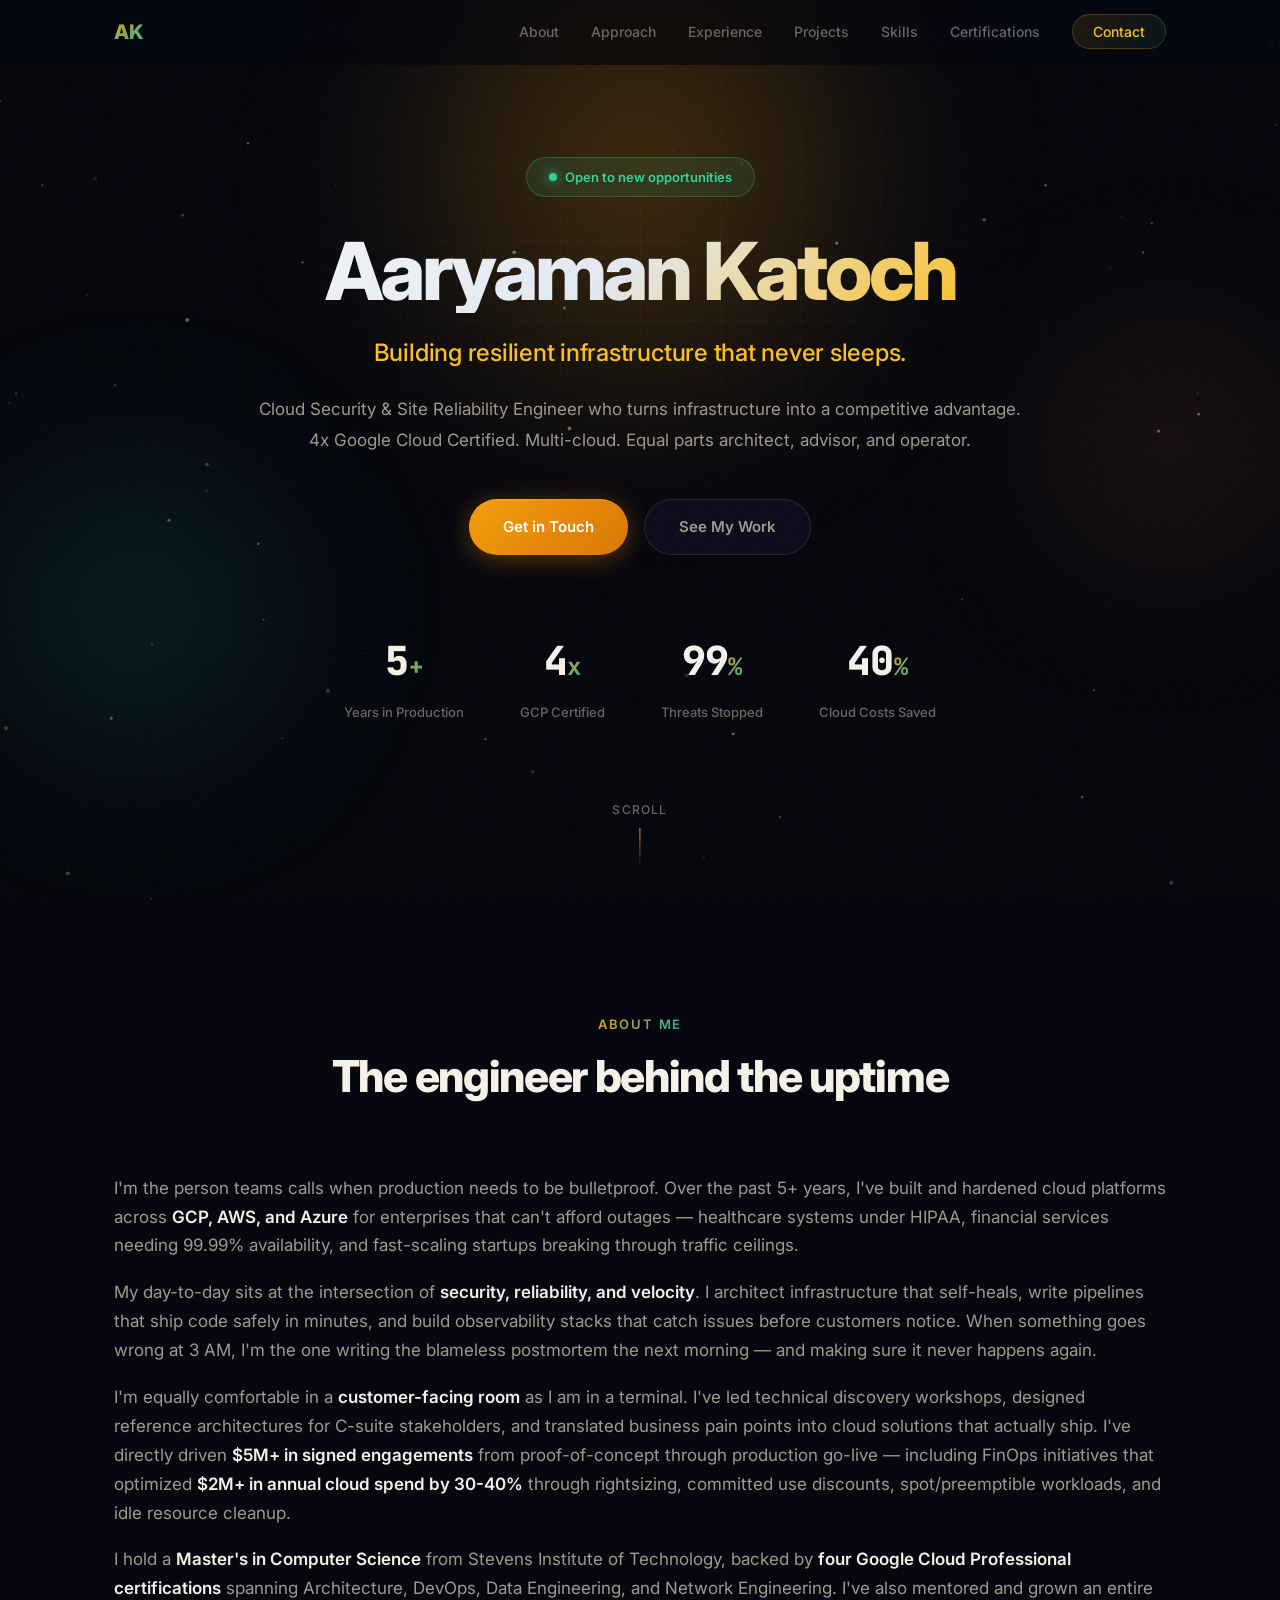
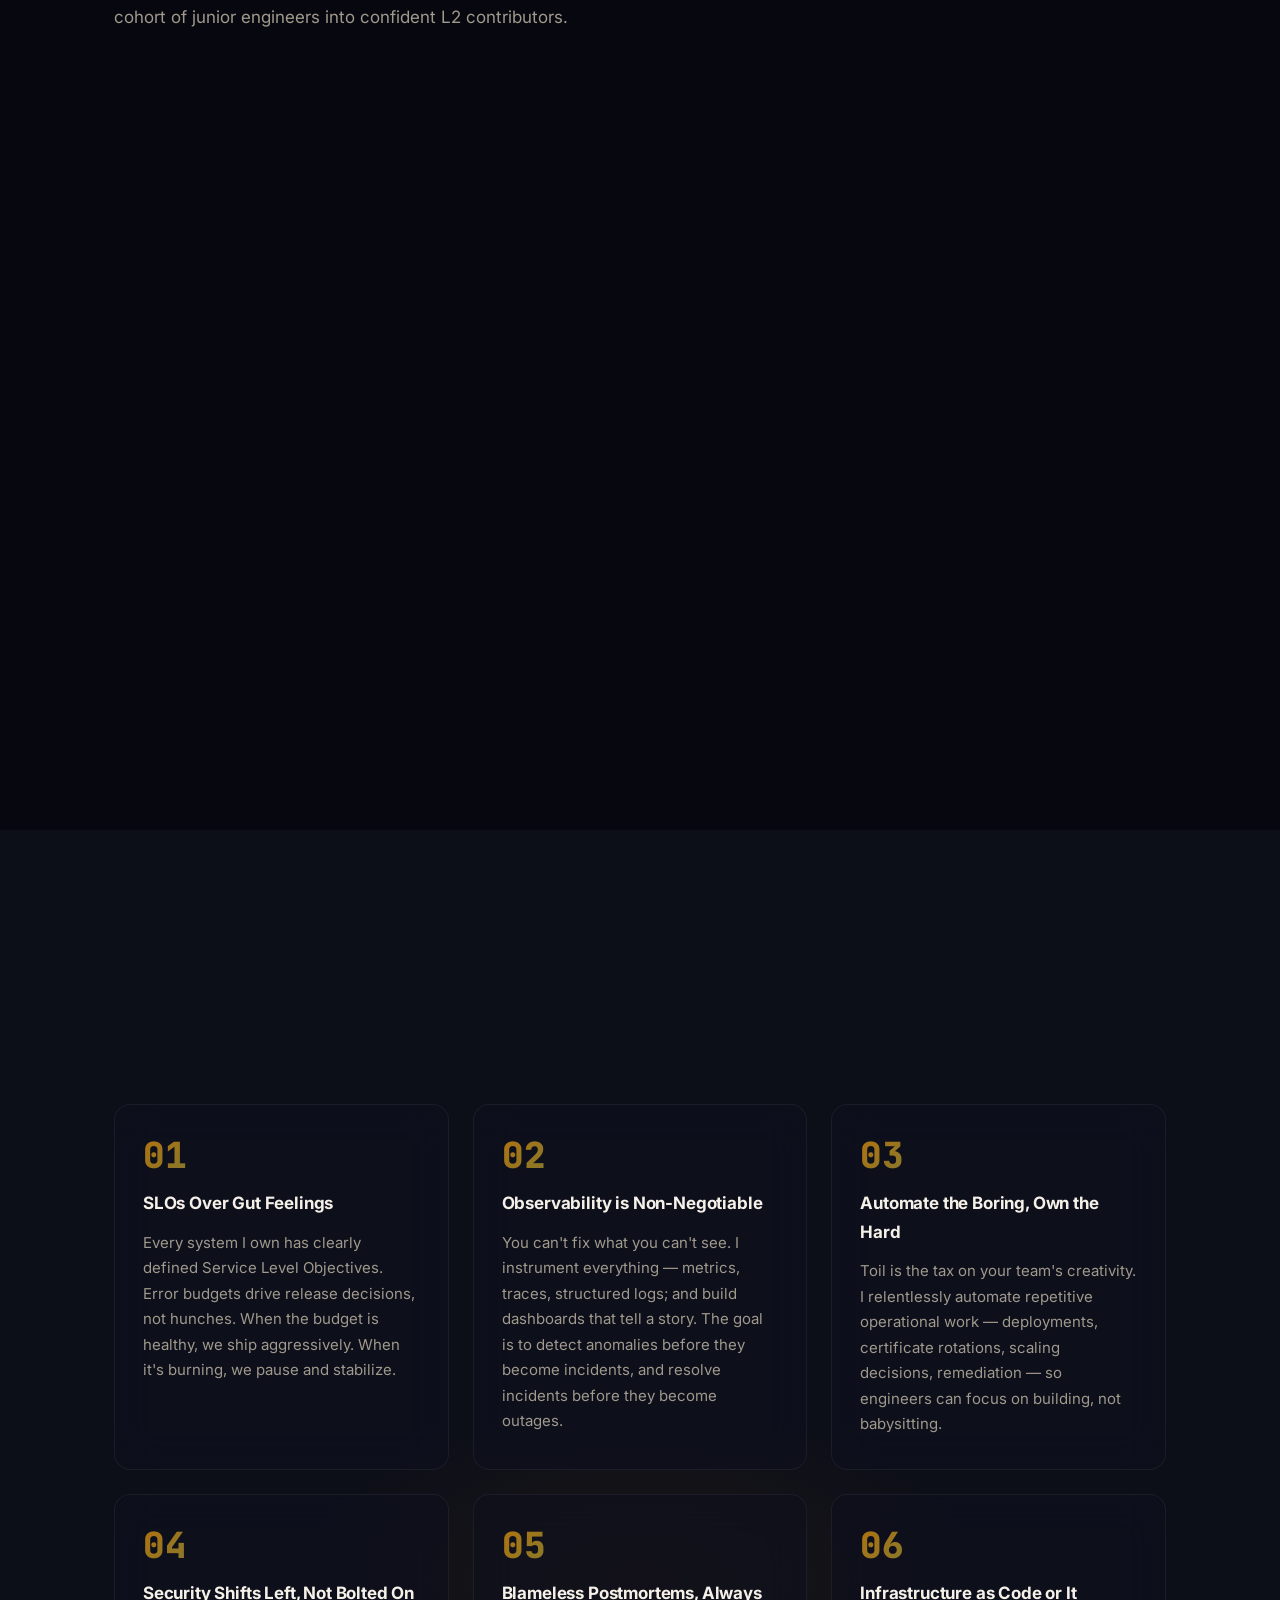
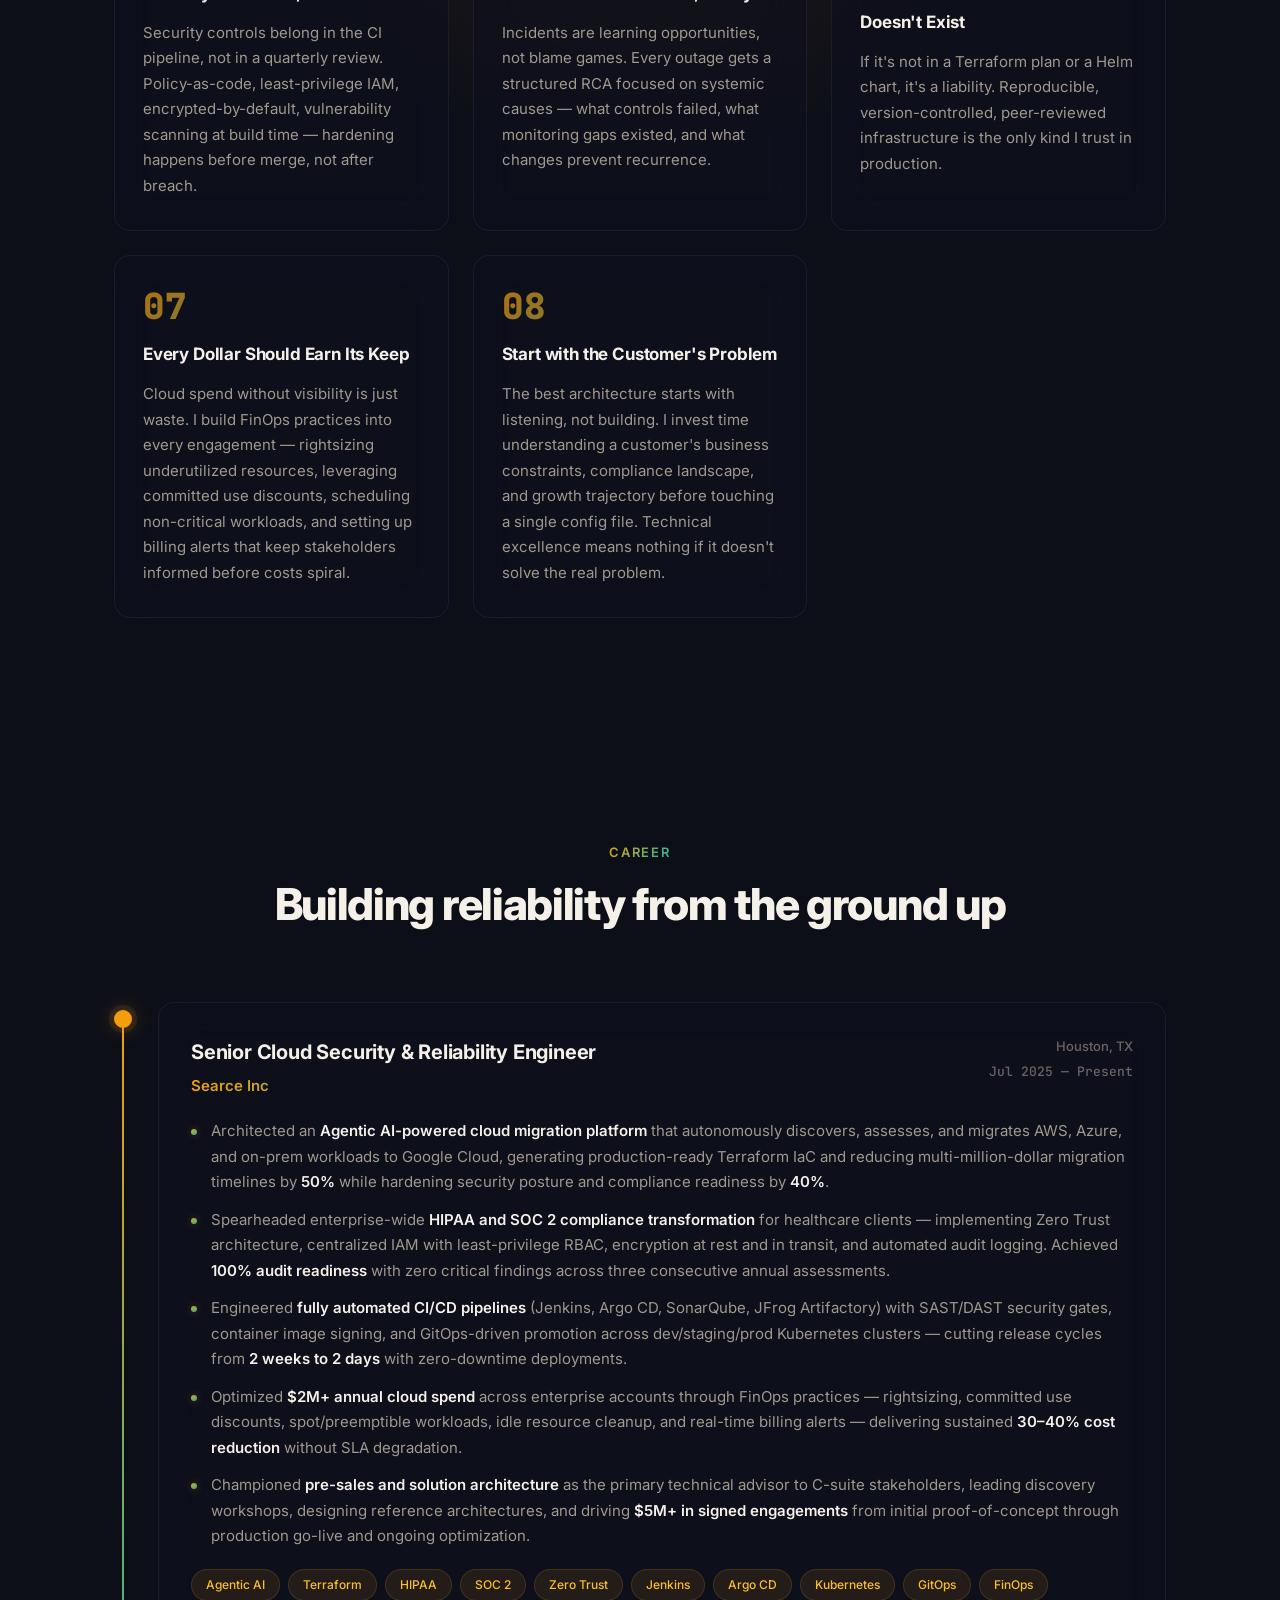
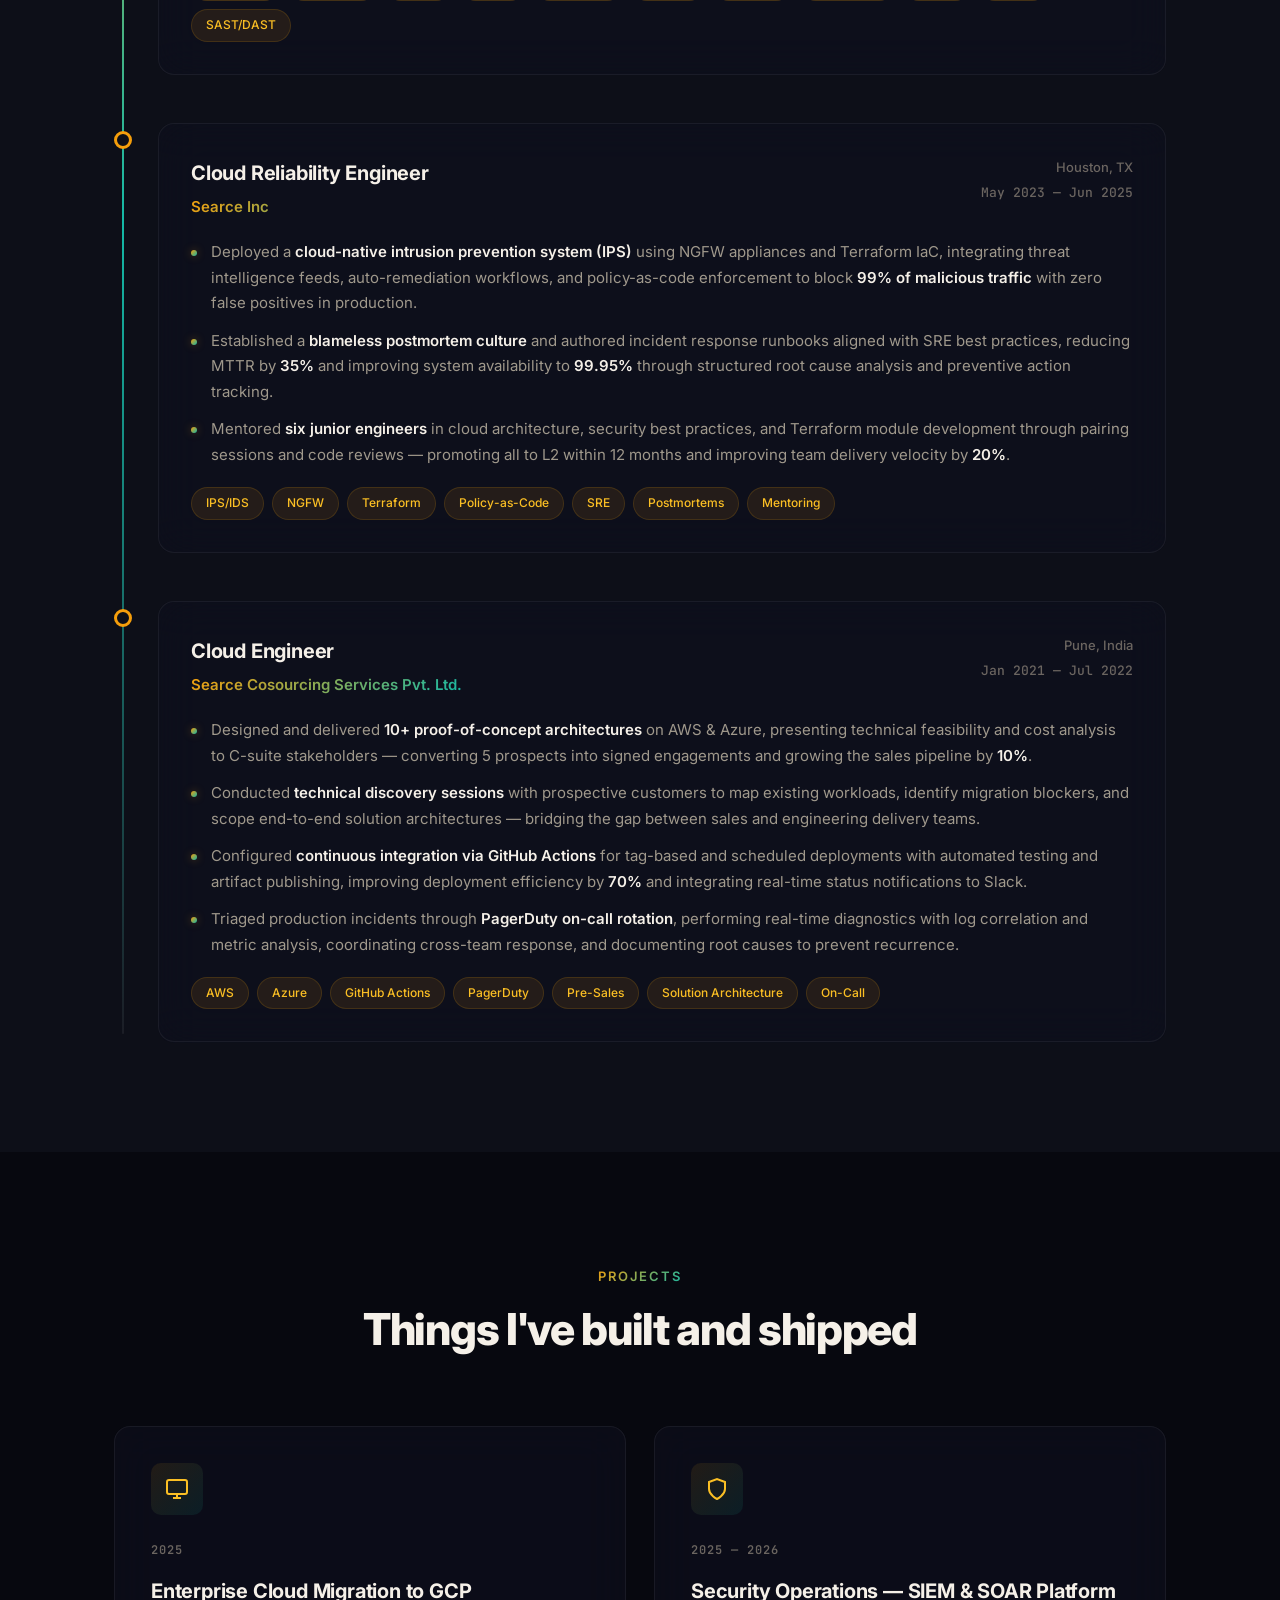
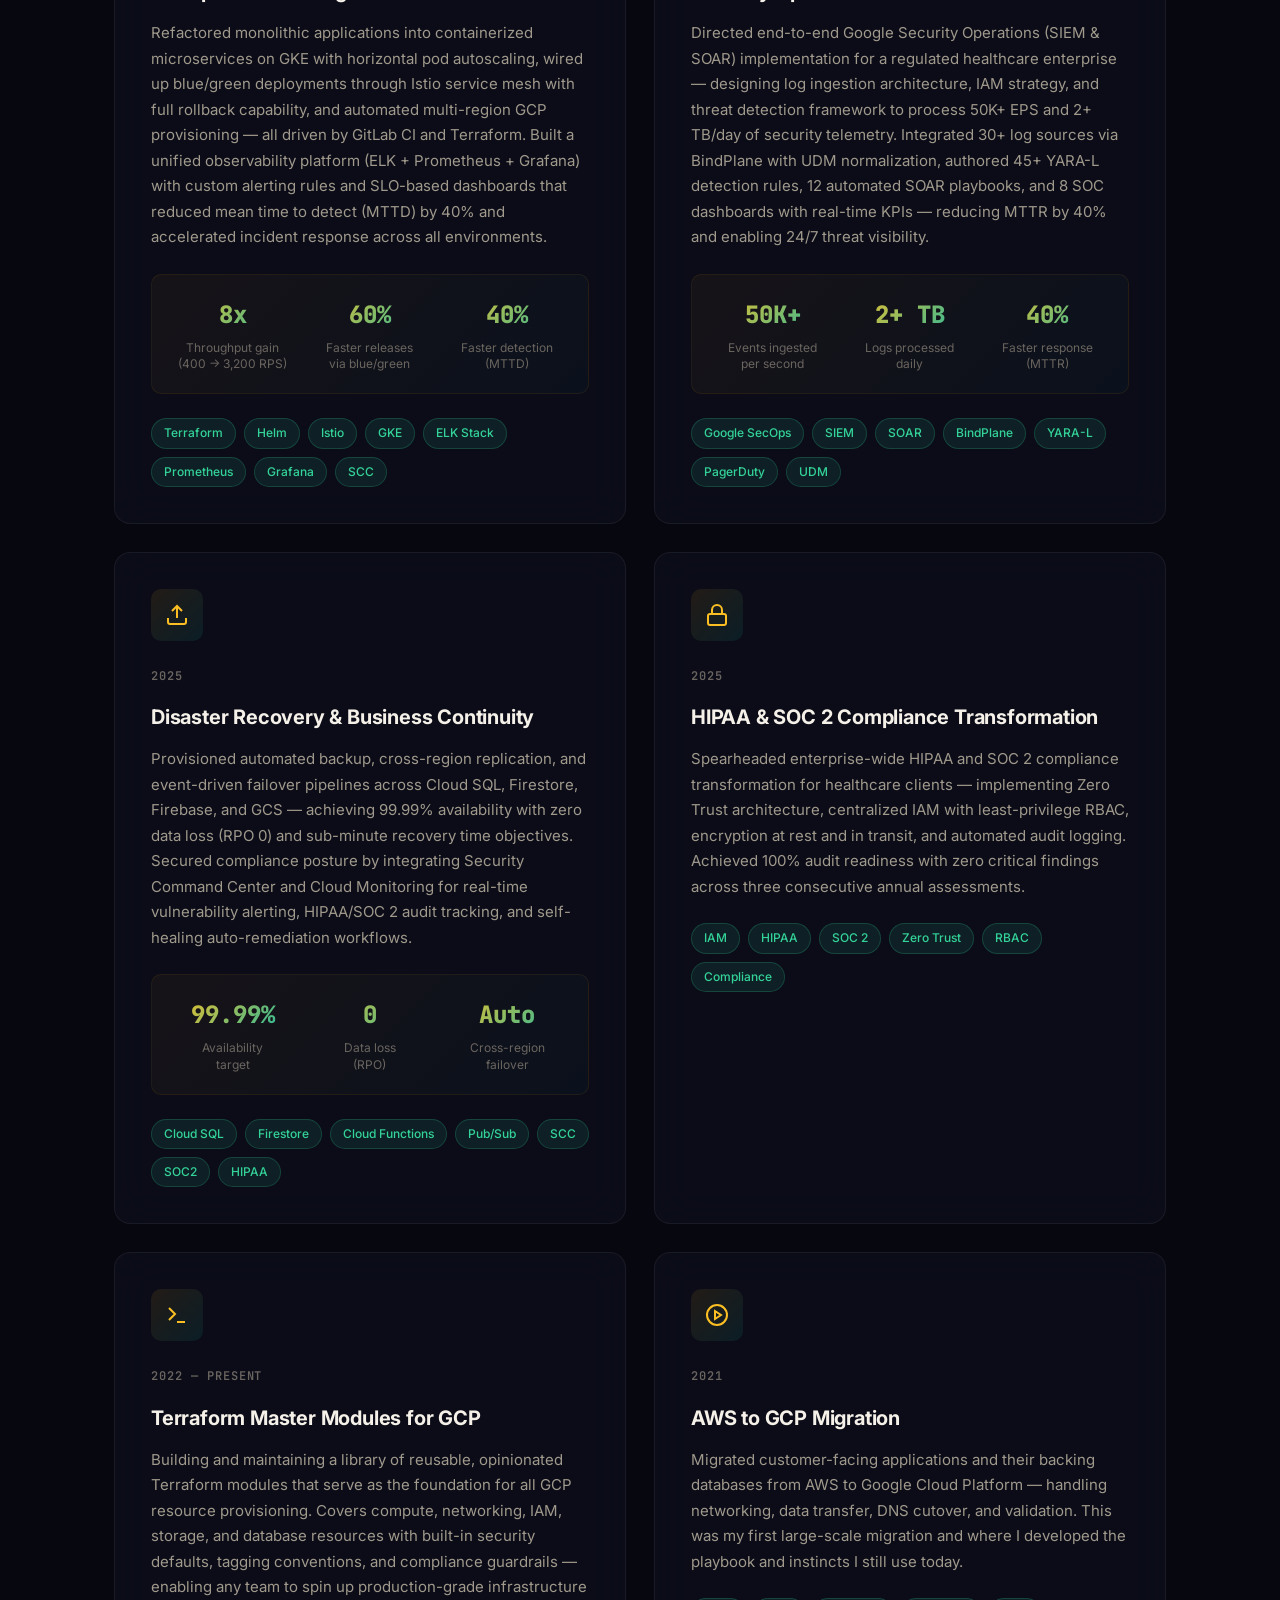
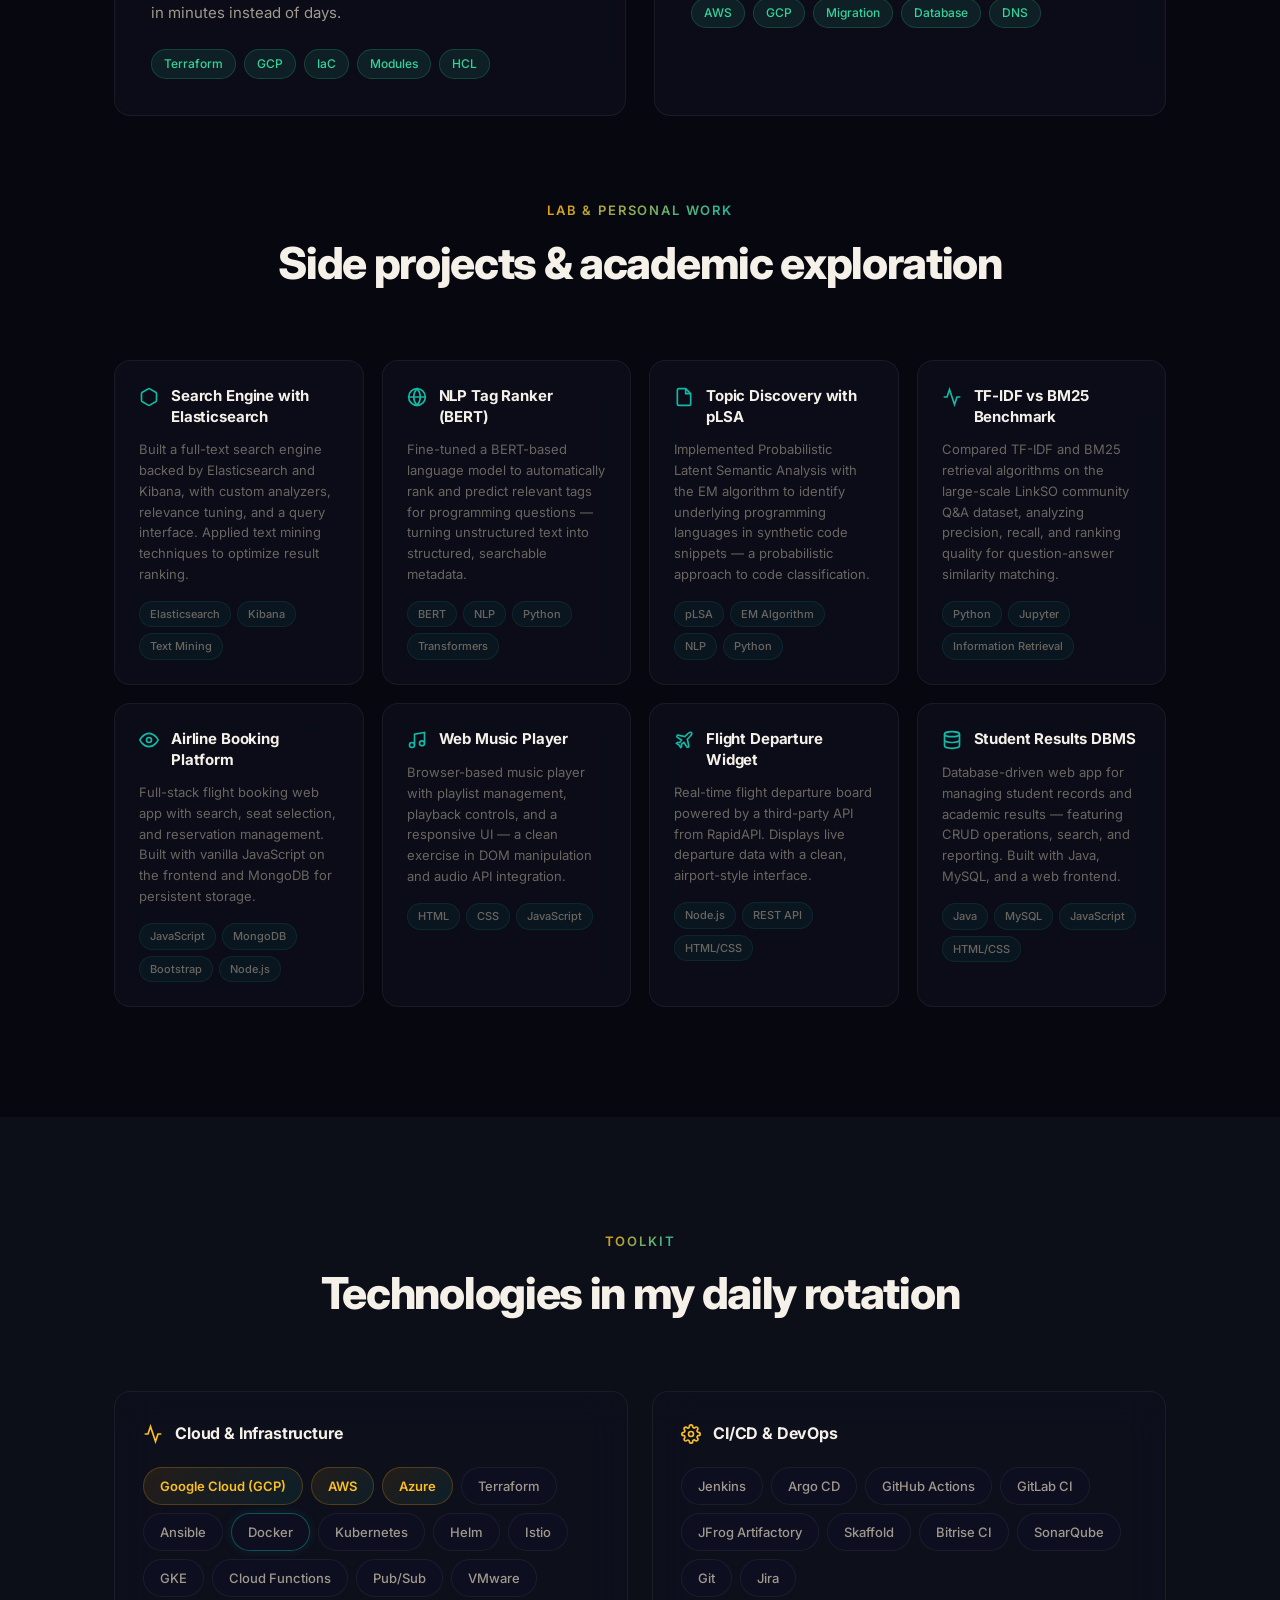
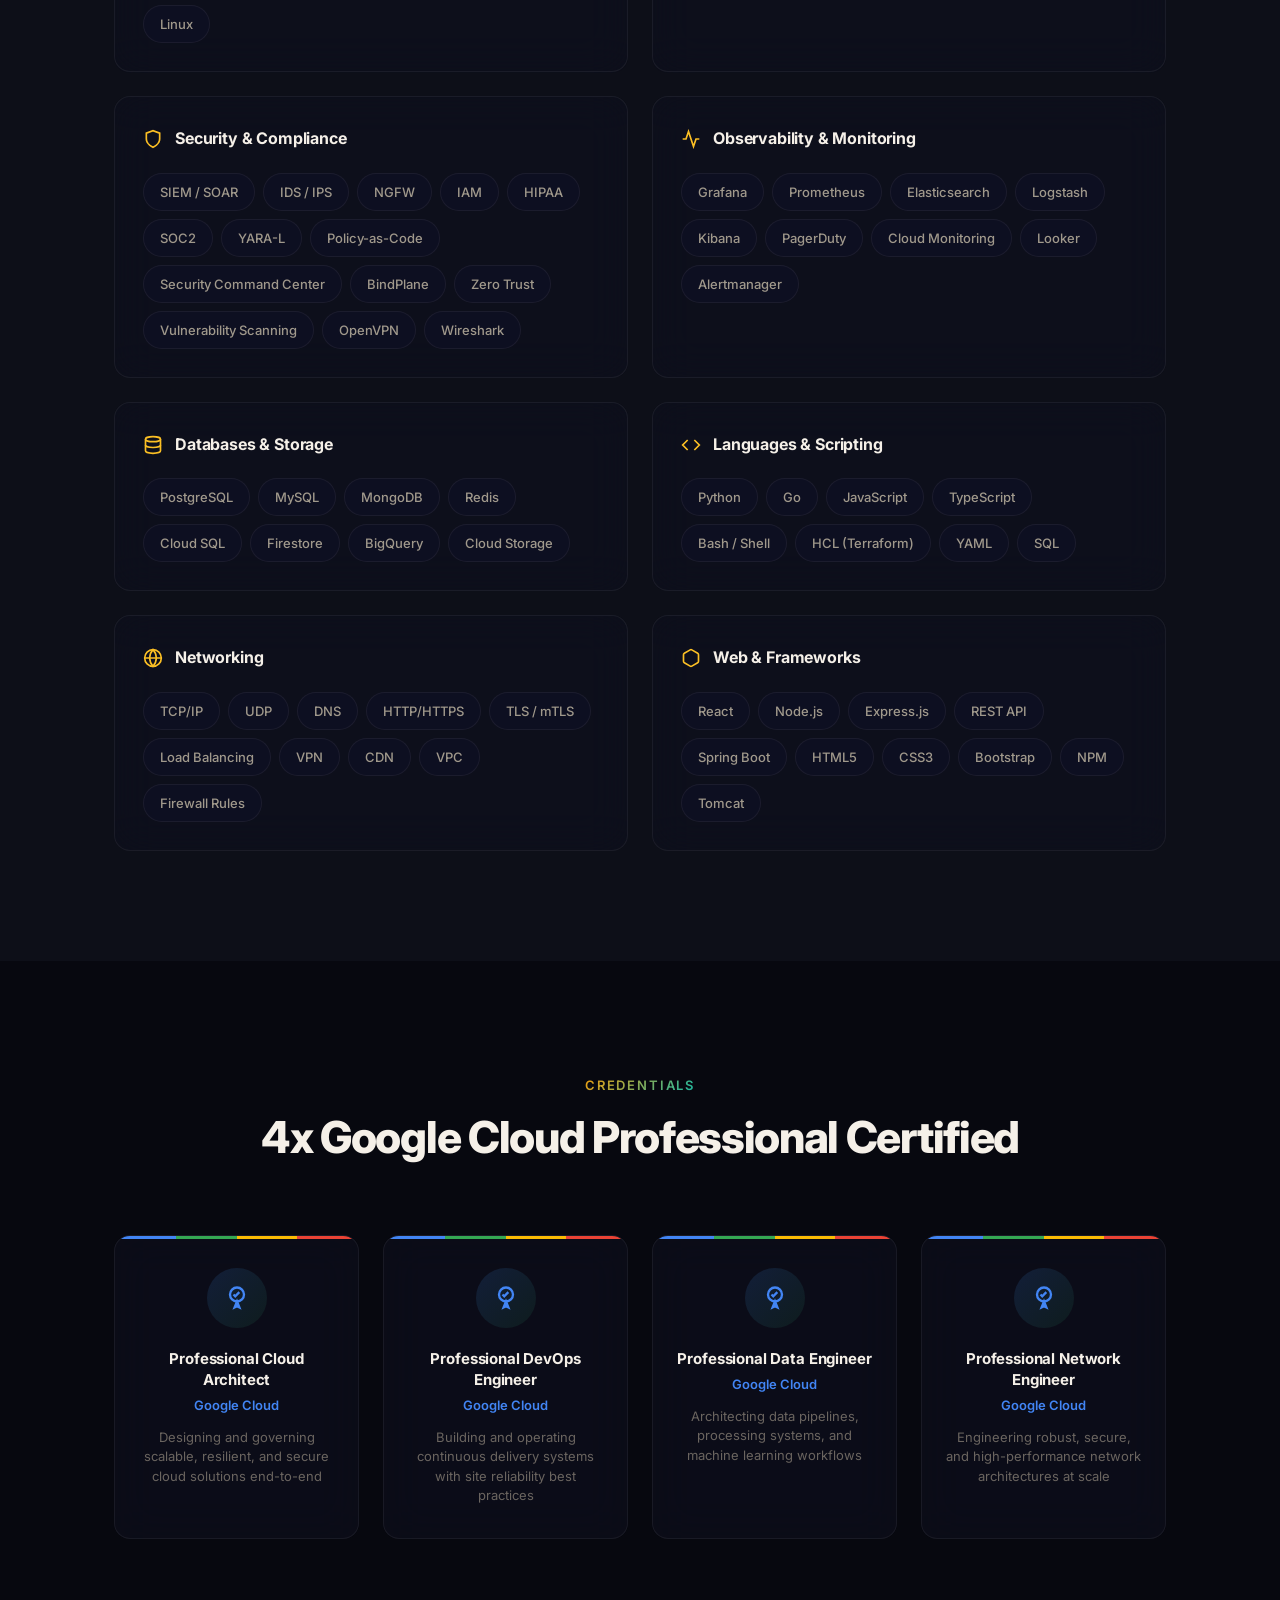
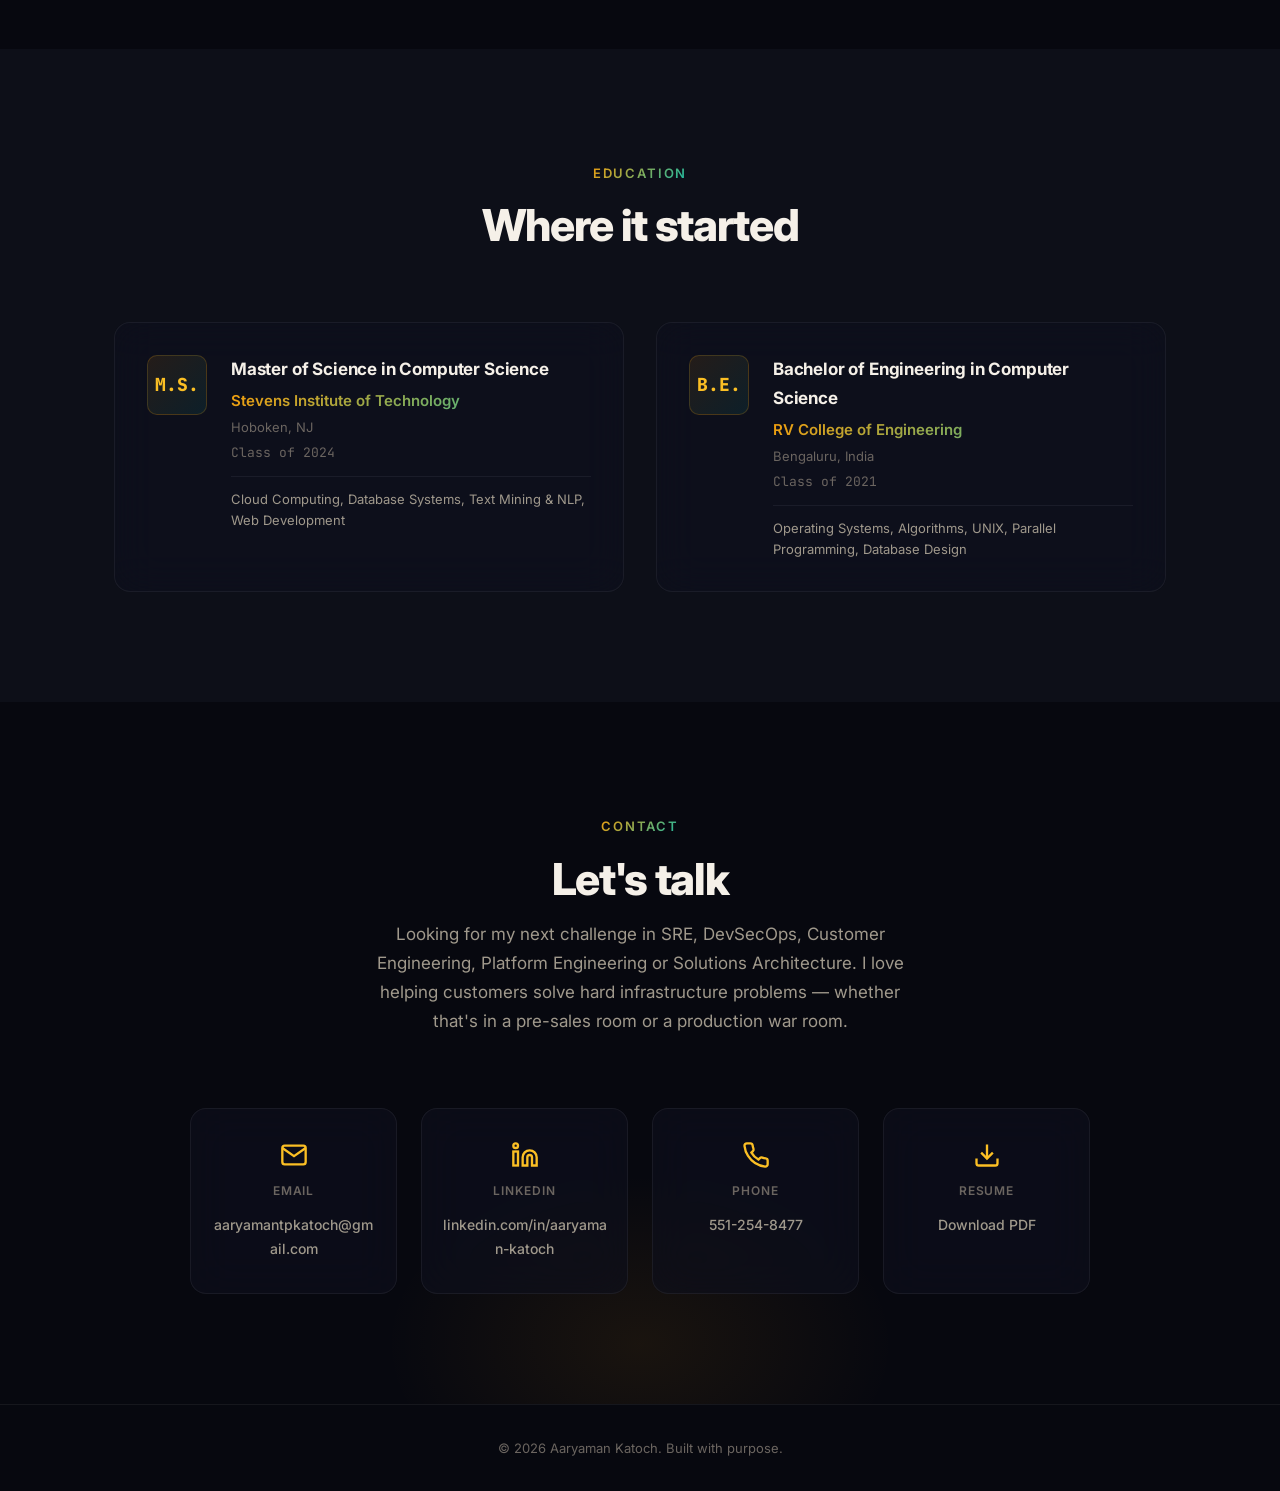
==== index.html @ 594b3b27 "Update resume and website with stronger experience bullets - Rewrite Senior role bullets with quanti" ====
<!DOCTYPE html>
<html lang="en">
<head>
    <meta charset="UTF-8">
    <meta name="viewport" content="width=device-width, initial-scale=1.0">
    <title>Aaryaman Katoch — Senior Cloud Security & Reliability Engineer</title>
    <meta name="description" content="Cloud Security & Site Reliability Engineer with 5+ years of experience. 4x Google Cloud Certified. Specializing in solution architecture, cloud security, cost optimization, and customer-facing technical engagements.">
    <link rel="stylesheet" href="styles.css">
    <link rel="preconnect" href="https://fonts.googleapis.com">
    <link rel="preconnect" href="https://fonts.gstatic.com" crossorigin>
    <link href="https://fonts.googleapis.com/css2?family=Inter:wght@300;400;500;600;700;800&family=JetBrains+Mono:wght@400;500&display=swap" rel="stylesheet">
</head>
<body>
    <!-- Scroll Progress Bar -->
    <div class="scroll-progress"></div>

    <!-- Navigation -->
    <nav class="nav" id="nav">
        <div class="nav-container">
            <a href="#hero" class="nav-logo">AK</a>
            <button class="nav-toggle" id="navToggle" aria-label="Toggle navigation">
                <span></span>
                <span></span>
                <span></span>
            </button>
            <ul class="nav-links" id="navLinks">
                <li><a href="#about">About</a></li>
                <li><a href="#philosophy">Approach</a></li>
                <li><a href="#experience">Experience</a></li>
                <li><a href="#projects">Projects</a></li>
                <li><a href="#skills">Skills</a></li>
                <li><a href="#certifications">Certifications</a></li>
                <li><a href="#contact" class="nav-cta">Contact</a></li>
            </ul>
        </div>
    </nav>

    <!-- Hero Section -->
    <section class="hero" id="hero">
        <div class="hero-bg-grid"></div>
        <canvas id="particles" style="position:absolute;inset:0;z-index:1;pointer-events:none;"></canvas>
        <div class="hero-orb hero-orb-1"></div>
        <div class="hero-orb hero-orb-2"></div>
        <div class="hero-orb hero-orb-3"></div>
        <div class="hero-content">
            <div class="hero-badge animate-in">Open to new opportunities</div>
            <h1 class="hero-name animate-in">Aaryaman Katoch</h1>
            <p class="hero-title animate-in">Building resilient infrastructure that never sleeps.</p>
            <p class="hero-subtitle animate-in">Cloud Security &amp; Site Reliability Engineer who turns infrastructure into a competitive advantage.<br>4x Google Cloud Certified. Multi-cloud. Equal parts architect, advisor, and operator.</p>
            <div class="hero-actions animate-in">
                <a href="#contact" class="btn btn-primary">Get in Touch</a>
                <a href="#projects" class="btn btn-secondary">See My Work</a>
            </div>
            <div class="hero-metrics animate-in">
                <div class="metric">
                    <span class="metric-value" data-target="5">0</span><span class="metric-suffix">+</span>
                    <span class="metric-label">Years in Production</span>
                </div>
                <div class="metric">
                    <span class="metric-value" data-target="4">0</span><span class="metric-suffix">x</span>
                    <span class="metric-label">GCP Certified</span>
                </div>
                <div class="metric">
                    <span class="metric-value" data-target="99">0</span><span class="metric-suffix">%</span>
                    <span class="metric-label">Threats Stopped</span>
                </div>
                <div class="metric">
                    <span class="metric-value" data-target="40">0</span><span class="metric-suffix">%</span>
                    <span class="metric-label">Cloud Costs Saved</span>
                </div>
            </div>
        </div>
        <div class="scroll-indicator">
            <span>Scroll</span>
            <div class="scroll-line"></div>
        </div>
    </section>

    <!-- About Section -->
    <section class="section about" id="about">
        <div class="container">
            <div class="section-header reveal">
                <span class="section-tag">About Me</span>
                <h2 class="section-title">The engineer behind the uptime</h2>
            </div>
            <div class="about-content">
                <div class="about-text reveal">
                    <p>I'm the person teams calls when production needs to be bulletproof. Over the past 5+ years, I've built and hardened cloud platforms across <strong>GCP, AWS, and Azure</strong> for enterprises that can't afford outages — healthcare systems under HIPAA, financial services needing 99.99% availability, and fast-scaling startups breaking through traffic ceilings.</p>
                    <p>My day-to-day sits at the intersection of <strong>security, reliability, and velocity</strong>. I architect infrastructure that self-heals, write pipelines that ship code safely in minutes, and build observability stacks that catch issues before customers notice. When something goes wrong at 3 AM, I'm the one writing the blameless postmortem the next morning — and making sure it never happens again.</p>
                    <p>I'm equally comfortable in a <strong>customer-facing room</strong> as I am in a terminal. I've led technical discovery workshops, designed reference architectures for C-suite stakeholders, and translated business pain points into cloud solutions that actually ship. I've directly driven <strong>$5M+ in signed engagements</strong> from proof-of-concept through production go-live — including FinOps initiatives that optimized <strong>$2M+ in annual cloud spend by 30-40%</strong> through rightsizing, committed use discounts, spot/preemptible workloads, and idle resource cleanup.</p>
                    <p>I hold a <strong>Master's in Computer Science</strong> from Stevens Institute of Technology, backed by <strong>four Google Cloud Professional certifications</strong> spanning Architecture, DevOps, Data Engineering, and Network Engineering. I've also mentored and grown an entire cohort of junior engineers into confident L2 contributors.</p>
                </div>
                <div class="about-highlights reveal">
                    <div class="highlight-card glass-card">
                        <div class="highlight-icon">
                            <svg viewBox="0 0 24 24" fill="none" stroke="currentColor" stroke-width="2"><path d="M12 22s8-4 8-10V5l-8-3-8 3v7c0 6 8 10 8 10z"/></svg>
                        </div>
                        <h3>Security as Code</h3>
                        <p>Compliance isn't a checkbox — it's woven into every Terraform module, every pipeline gate, and every IAM policy I write.</p>
                    </div>
                    <div class="highlight-card glass-card">
                        <div class="highlight-icon">
                            <svg viewBox="0 0 24 24" fill="none" stroke="currentColor" stroke-width="2"><path d="M13 2L3 14h9l-1 8 10-12h-9l1-8z"/></svg>
                        </div>
                        <h3>Toil Killer</h3>
                        <p>If I do it twice, I automate it. GitOps workflows, SOAR playbooks, self-healing infra — manual is the enemy of reliable.</p>
                    </div>
                    <div class="highlight-card glass-card">
                        <div class="highlight-icon">
                            <svg viewBox="0 0 24 24" fill="none" stroke="currentColor" stroke-width="2"><path d="M17 21v-2a4 4 0 0 0-4-4H5a4 4 0 0 0-4 4v2"/><circle cx="9" cy="7" r="4"/><path d="M23 21v-2a4 4 0 0 0-3-3.87"/><path d="M16 3.13a4 4 0 0 1 0 7.75"/></svg>
                        </div>
                        <h3>Force Multiplier</h3>
                        <p>Grew 6 junior engineers into promoted L2s through pairing, code reviews, and blameless RCA culture. Teams I touch ship faster.</p>
                    </div>
                    <div class="highlight-card glass-card">
                        <div class="highlight-icon">
                            <svg viewBox="0 0 24 24" fill="none" stroke="currentColor" stroke-width="2"><line x1="12" y1="1" x2="12" y2="23"/><path d="M17 5H9.5a3.5 3.5 0 0 0 0 7h5a3.5 3.5 0 0 1 0 7H6"/></svg>
                        </div>
                        <h3>Cloud FinOps</h3>
                        <p>Optimized $2M+ in annual cloud spend through rightsizing, committed use discounts, spot/preemptible workloads, and idle resource cleanup — delivering 30-40% cost reduction without SLA degradation.</p>
                    </div>
                    <div class="highlight-card glass-card">
                        <div class="highlight-icon">
                            <svg viewBox="0 0 24 24" fill="none" stroke="currentColor" stroke-width="2"><path d="M21 11.5a8.38 8.38 0 0 1-.9 3.8 8.5 8.5 0 0 1-7.6 4.7 8.38 8.38 0 0 1-3.8-.9L3 21l1.9-5.7a8.38 8.38 0 0 1-.9-3.8 8.5 8.5 0 0 1 4.7-7.6 8.38 8.38 0 0 1 3.8-.9h.5a8.48 8.48 0 0 1 8 8v.5z"/></svg>
                        </div>
                        <h3>Trusted Technical Advisor</h3>
                        <p>Led discovery workshops, designed reference architectures for C-suite stakeholders, and drove $5M+ in signed engagements from proof-of-concept through production go-live.</p>
                    </div>
                </div>
            </div>
        </div>
    </section>

    <!-- SRE Philosophy Section -->
    <section class="section philosophy" id="philosophy">
        <div class="container">
            <div class="section-header reveal">
                <span class="section-tag">My Approach</span>
                <h2 class="section-title">How I think about reliability</h2>
            </div>
            <div class="philosophy-grid reveal-stagger">
                <div class="philosophy-card glass-card reveal">
                    <div class="philosophy-number">01</div>
                    <h3>SLOs Over Gut Feelings</h3>
                    <p>Every system I own has clearly defined Service Level Objectives. Error budgets drive release decisions, not hunches. When the budget is healthy, we ship aggressively. When it's burning, we pause and stabilize.</p>
                </div>
                <div class="philosophy-card glass-card reveal">
                    <div class="philosophy-number">02</div>
                    <h3>Observability is Non-Negotiable</h3>
                    <p>You can't fix what you can't see. I instrument everything — metrics, traces, structured logs; and build dashboards that tell a story. The goal is to detect anomalies before they become incidents, and resolve incidents before they become outages.</p>
                </div>
                <div class="philosophy-card glass-card reveal">
                    <div class="philosophy-number">03</div>
                    <h3>Automate the Boring, Own the Hard</h3>
                    <p>Toil is the tax on your team's creativity. I relentlessly automate repetitive operational work — deployments, certificate rotations, scaling decisions, remediation — so engineers can focus on building, not babysitting.</p>
                </div>
                <div class="philosophy-card glass-card reveal">
                    <div class="philosophy-number">04</div>
                    <h3>Security Shifts Left, Not Bolted On</h3>
                    <p>Security controls belong in the CI pipeline, not in a quarterly review. Policy-as-code, least-privilege IAM, encrypted-by-default, vulnerability scanning at build time — hardening happens before merge, not after breach.</p>
                </div>
                <div class="philosophy-card glass-card reveal">
                    <div class="philosophy-number">05</div>
                    <h3>Blameless Postmortems, Always</h3>
                    <p>Incidents are learning opportunities, not blame games. Every outage gets a structured RCA focused on systemic causes — what controls failed, what monitoring gaps existed, and what changes prevent recurrence.</p>
                </div>
                <div class="philosophy-card glass-card reveal">
                    <div class="philosophy-number">06</div>
                    <h3>Infrastructure as Code or It Doesn't Exist</h3>
                    <p>If it's not in a Terraform plan or a Helm chart, it's a liability. Reproducible, version-controlled, peer-reviewed infrastructure is the only kind I trust in production.</p>
                </div>
                <div class="philosophy-card glass-card reveal">
                    <div class="philosophy-number">07</div>
                    <h3>Every Dollar Should Earn Its Keep</h3>
                    <p>Cloud spend without visibility is just waste. I build FinOps practices into every engagement — rightsizing underutilized resources, leveraging committed use discounts, scheduling non-critical workloads, and setting up billing alerts that keep stakeholders informed before costs spiral.</p>
                </div>
                <div class="philosophy-card glass-card reveal">
                    <div class="philosophy-number">08</div>
                    <h3>Start with the Customer's Problem</h3>
                    <p>The best architecture starts with listening, not building. I invest time understanding a customer's business constraints, compliance landscape, and growth trajectory before touching a single config file. Technical excellence means nothing if it doesn't solve the real problem.</p>
                </div>
            </div>
        </div>
    </section>

    <!-- Experience Section -->
    <section class="section experience" id="experience">
        <div class="container">
            <div class="section-header reveal">
                <span class="section-tag">Career</span>
                <h2 class="section-title">Building reliability from the ground up</h2>
            </div>
            <div class="timeline">
                <!-- Senior Cloud Security & Reliability Engineer -->
                <div class="timeline-item reveal">
                    <div class="timeline-marker"></div>
                    <div class="timeline-content glass-card">
                        <div class="timeline-header">
                            <div>
                                <h3 class="timeline-role">Senior Cloud Security &amp; Reliability Engineer</h3>
                                <p class="timeline-company">Searce Inc</p>
                            </div>
                            <div class="timeline-meta">
                                <span class="timeline-location">Houston, TX</span>
                                <span class="timeline-date">Jul 2025 — Present</span>
                            </div>
                        </div>
                        <ul class="timeline-details">
                            <li>Architected an <strong>Agentic AI-powered cloud migration platform</strong> that autonomously discovers, assesses, and migrates AWS, Azure, and on-prem workloads to Google Cloud, generating production-ready Terraform IaC and reducing multi-million-dollar migration timelines by <strong>50%</strong> while hardening security posture and compliance readiness by <strong>40%</strong>.</li>
                            <li>Spearheaded enterprise-wide <strong>HIPAA and SOC 2 compliance transformation</strong> for healthcare clients — implementing Zero Trust architecture, centralized IAM with least-privilege RBAC, encryption at rest and in transit, and automated audit logging. Achieved <strong>100% audit readiness</strong> with zero critical findings across three consecutive annual assessments.</li>
                            <li>Engineered <strong>fully automated CI/CD pipelines</strong> (Jenkins, Argo CD, SonarQube, JFrog Artifactory) with SAST/DAST security gates, container image signing, and GitOps-driven promotion across dev/staging/prod Kubernetes clusters — cutting release cycles from <strong>2 weeks to 2 days</strong> with zero-downtime deployments.</li>
                            <li>Optimized <strong>$2M+ annual cloud spend</strong> across enterprise accounts through FinOps practices — rightsizing, committed use discounts, spot/preemptible workloads, idle resource cleanup, and real-time billing alerts — delivering sustained <strong>30–40% cost reduction</strong> without SLA degradation.</li>
                            <li>Championed <strong>pre-sales and solution architecture</strong> as the primary technical advisor to C-suite stakeholders, leading discovery workshops, designing reference architectures, and driving <strong>$5M+ in signed engagements</strong> from initial proof-of-concept through production go-live and ongoing optimization.</li>
                        </ul>
                        <div class="timeline-tags">
                            <span>Agentic AI</span><span>Terraform</span><span>HIPAA</span><span>SOC 2</span><span>Zero Trust</span><span>Jenkins</span><span>Argo CD</span><span>Kubernetes</span><span>GitOps</span><span>FinOps</span><span>SAST/DAST</span>
                        </div>
                    </div>
                </div>

                <!-- Cloud Reliability Engineer -->
                <div class="timeline-item reveal">
                    <div class="timeline-marker"></div>
                    <div class="timeline-content glass-card">
                        <div class="timeline-header">
                            <div>
                                <h3 class="timeline-role">Cloud Reliability Engineer</h3>
                                <p class="timeline-company">Searce Inc</p>
                            </div>
                            <div class="timeline-meta">
                                <span class="timeline-location">Houston, TX</span>
                                <span class="timeline-date">May 2023 — Jun 2025</span>
                            </div>
                        </div>
                        <ul class="timeline-details">
                            <li>Deployed a <strong>cloud-native intrusion prevention system (IPS)</strong> using NGFW appliances and Terraform IaC, integrating threat intelligence feeds, auto-remediation workflows, and policy-as-code enforcement to block <strong>99% of malicious traffic</strong> with zero false positives in production.</li>
                            <li>Established a <strong>blameless postmortem culture</strong> and authored incident response runbooks aligned with SRE best practices, reducing MTTR by <strong>35%</strong> and improving system availability to <strong>99.95%</strong> through structured root cause analysis and preventive action tracking.</li>
                            <li>Mentored <strong>six junior engineers</strong> in cloud architecture, security best practices, and Terraform module development through pairing sessions and code reviews — promoting all to L2 within 12 months and improving team delivery velocity by <strong>20%</strong>.</li>
                        </ul>
                        <div class="timeline-tags">
                            <span>IPS/IDS</span><span>NGFW</span><span>Terraform</span><span>Policy-as-Code</span><span>SRE</span><span>Postmortems</span><span>Mentoring</span>
                        </div>
                    </div>
                </div>

                <!-- Cloud Engineer -->
                <div class="timeline-item reveal">
                    <div class="timeline-marker"></div>
                    <div class="timeline-content glass-card">
                        <div class="timeline-header">
                            <div>
                                <h3 class="timeline-role">Cloud Engineer</h3>
                                <p class="timeline-company">Searce Cosourcing Services Pvt. Ltd.</p>
                            </div>
                            <div class="timeline-meta">
                                <span class="timeline-location">Pune, India</span>
                                <span class="timeline-date">Jan 2021 — Jul 2022</span>
                            </div>
                        </div>
                        <ul class="timeline-details">
                            <li>Designed and delivered <strong>10+ proof-of-concept architectures</strong> on AWS &amp; Azure, presenting technical feasibility and cost analysis to C-suite stakeholders — converting 5 prospects into signed engagements and growing the sales pipeline by <strong>10%</strong>.</li>
                            <li>Conducted <strong>technical discovery sessions</strong> with prospective customers to map existing workloads, identify migration blockers, and scope end-to-end solution architectures — bridging the gap between sales and engineering delivery teams.</li>
                            <li>Configured <strong>continuous integration via GitHub Actions</strong> for tag-based and scheduled deployments with automated testing and artifact publishing, improving deployment efficiency by <strong>70%</strong> and integrating real-time status notifications to Slack.</li>
                            <li>Triaged production incidents through <strong>PagerDuty on-call rotation</strong>, performing real-time diagnostics with log correlation and metric analysis, coordinating cross-team response, and documenting root causes to prevent recurrence.</li>
                        </ul>
                        <div class="timeline-tags">
                            <span>AWS</span><span>Azure</span><span>GitHub Actions</span><span>PagerDuty</span><span>Pre-Sales</span><span>Solution Architecture</span><span>On-Call</span>
                        </div>
                    </div>
                </div>
            </div>
        </div>
    </section>

    <!-- Featured Projects Section -->
    <section class="section projects" id="projects">
        <div class="container">
            <div class="section-header reveal">
                <span class="section-tag">Projects</span>
                <h2 class="section-title">Things I've built and shipped</h2>
            </div>

            <!-- Featured Projects -->
            <div class="projects-grid reveal-stagger">
                <div class="project-card project-featured glass-card reveal">
                    <div class="project-icon">
                        <svg viewBox="0 0 24 24" fill="none" stroke="currentColor" stroke-width="2"><rect x="2" y="3" width="20" height="14" rx="2" ry="2"/><line x1="8" y1="21" x2="16" y2="21"/><line x1="12" y1="17" x2="12" y2="21"/></svg>
                    </div>
                    <span class="project-date">2025</span>
                    <h3>Enterprise Cloud Migration to GCP</h3>
                    <p>Refactored monolithic applications into containerized microservices on GKE with horizontal pod autoscaling, wired up blue/green deployments through Istio service mesh with full rollback capability, and automated multi-region GCP provisioning — all driven by GitLab CI and Terraform. Built a unified observability platform (ELK + Prometheus + Grafana) with custom alerting rules and SLO-based dashboards that reduced mean time to detect (MTTD) by 40% and accelerated incident response across all environments.</p>
                    <div class="project-metrics">
                        <div class="project-metric">
                            <span class="project-metric-value">8x</span>
                            <span class="project-metric-label">Throughput gain<br>(400 → 3,200 RPS)</span>
                        </div>
                        <div class="project-metric">
                            <span class="project-metric-value">60%</span>
                            <span class="project-metric-label">Faster releases<br>via blue/green</span>
                        </div>
                        <div class="project-metric">
                            <span class="project-metric-value">40%</span>
                            <span class="project-metric-label">Faster detection<br>(MTTD)</span>
                        </div>
                    </div>
                    <div class="project-tags">
                        <span>Terraform</span><span>Helm</span><span>Istio</span><span>GKE</span><span>ELK Stack</span><span>Prometheus</span><span>Grafana</span><span>SCC</span>
                    </div>
                </div>

                <div class="project-card project-featured glass-card reveal">
                    <div class="project-icon">
                        <svg viewBox="0 0 24 24" fill="none" stroke="currentColor" stroke-width="2"><path d="M12 22s8-4 8-10V5l-8-3-8 3v7c0 6 8 10 8 10z"/></svg>
                    </div>
                    <span class="project-date">2025 — 2026</span>
                    <h3>Security Operations — SIEM &amp; SOAR Platform</h3>
                    <p>Directed end-to-end Google Security Operations (SIEM &amp; SOAR) implementation for a regulated healthcare enterprise — designing log ingestion architecture, IAM strategy, and threat detection framework to process 50K+ EPS and 2+ TB/day of security telemetry. Integrated 30+ log sources via BindPlane with UDM normalization, authored 45+ YARA-L detection rules, 12 automated SOAR playbooks, and 8 SOC dashboards with real-time KPIs — reducing MTTR by 40% and enabling 24/7 threat visibility.</p>
                    <div class="project-metrics">
                        <div class="project-metric">
                            <span class="project-metric-value">50K+</span>
                            <span class="project-metric-label">Events ingested<br>per second</span>
                        </div>
                        <div class="project-metric">
                            <span class="project-metric-value">2+ TB</span>
                            <span class="project-metric-label">Logs processed<br>daily</span>
                        </div>
                        <div class="project-metric">
                            <span class="project-metric-value">40%</span>
                            <span class="project-metric-label">Faster response<br>(MTTR)</span>
                        </div>
                    </div>
                    <div class="project-tags">
                        <span>Google SecOps</span><span>SIEM</span><span>SOAR</span><span>BindPlane</span><span>YARA-L</span><span>PagerDuty</span><span>UDM</span>
                    </div>
                </div>

                <div class="project-card project-featured glass-card reveal">
                    <div class="project-icon">
                        <svg viewBox="0 0 24 24" fill="none" stroke="currentColor" stroke-width="2"><path d="M21 15v4a2 2 0 0 1-2 2H5a2 2 0 0 1-2-2v-4"/><polyline points="17 8 12 3 7 8"/><line x1="12" y1="3" x2="12" y2="15"/></svg>
                    </div>
                    <span class="project-date">2025</span>
                    <h3>Disaster Recovery &amp; Business Continuity</h3>
                    <p>Provisioned automated backup, cross-region replication, and event-driven failover pipelines across Cloud SQL, Firestore, Firebase, and GCS — achieving 99.99% availability with zero data loss (RPO 0) and sub-minute recovery time objectives. Secured compliance posture by integrating Security Command Center and Cloud Monitoring for real-time vulnerability alerting, HIPAA/SOC 2 audit tracking, and self-healing auto-remediation workflows.</p>
                    <div class="project-metrics">
                        <div class="project-metric">
                            <span class="project-metric-value">99.99%</span>
                            <span class="project-metric-label">Availability<br>target</span>
                        </div>
                        <div class="project-metric">
                            <span class="project-metric-value">0</span>
                            <span class="project-metric-label">Data loss<br>(RPO)</span>
                        </div>
                        <div class="project-metric">
                            <span class="project-metric-value">Auto</span>
                            <span class="project-metric-label">Cross-region<br>failover</span>
                        </div>
                    </div>
                    <div class="project-tags">
                        <span>Cloud SQL</span><span>Firestore</span><span>Cloud Functions</span><span>Pub/Sub</span><span>SCC</span><span>SOC2</span><span>HIPAA</span>
                    </div>
                </div>

                <div class="project-card project-featured glass-card reveal">
                    <div class="project-icon">
                        <svg viewBox="0 0 24 24" fill="none" stroke="currentColor" stroke-width="2"><rect x="3" y="11" width="18" height="11" rx="2" ry="2"/><path d="M7 11V7a5 5 0 0 1 10 0v4"/></svg>
                    </div>
                    <span class="project-date">2025</span>
                    <h3>HIPAA &amp; SOC 2 Compliance Transformation</h3>
                    <p>Spearheaded enterprise-wide HIPAA and SOC 2 compliance transformation for healthcare clients — implementing Zero Trust architecture, centralized IAM with least-privilege RBAC, encryption at rest and in transit, and automated audit logging. Achieved 100% audit readiness with zero critical findings across three consecutive annual assessments.</p>
                    <div class="project-tags">
                        <span>IAM</span><span>HIPAA</span><span>SOC 2</span><span>Zero Trust</span><span>RBAC</span><span>Compliance</span>
                    </div>
                </div>

                <div class="project-card project-featured glass-card reveal">
                    <div class="project-icon">
                        <svg viewBox="0 0 24 24" fill="none" stroke="currentColor" stroke-width="2"><polyline points="4 17 10 11 4 5"/><line x1="12" y1="19" x2="20" y2="19"/></svg>
                    </div>
                    <span class="project-date">2022 — Present</span>
                    <h3>Terraform Master Modules for GCP</h3>
                    <p>Building and maintaining a library of reusable, opinionated Terraform modules that serve as the foundation for all GCP resource provisioning. Covers compute, networking, IAM, storage, and database resources with built-in security defaults, tagging conventions, and compliance guardrails — enabling any team to spin up production-grade infrastructure in minutes instead of days.</p>
                    <div class="project-tags">
                        <span>Terraform</span><span>GCP</span><span>IaC</span><span>Modules</span><span>HCL</span>
                    </div>
                </div>

                <div class="project-card project-featured glass-card reveal">
                    <div class="project-icon">
                        <svg viewBox="0 0 24 24" fill="none" stroke="currentColor" stroke-width="2"><circle cx="12" cy="12" r="10"/><polygon points="10 8 16 12 10 16 10 8"/></svg>
                    </div>
                    <span class="project-date">2021</span>
                    <h3>AWS to GCP Migration</h3>
                    <p>Migrated customer-facing applications and their backing databases from AWS to Google Cloud Platform — handling networking, data transfer, DNS cutover, and validation. This was my first large-scale migration and where I developed the playbook and instincts I still use today.</p>
                    <div class="project-tags">
                        <span>AWS</span><span>GCP</span><span>Migration</span><span>Database</span><span>DNS</span>
                    </div>
                </div>
            </div>

            <!-- Academic & Personal Projects -->
            <div class="section-header reveal" style="margin-top: 80px;">
                <span class="section-tag">Lab &amp; Personal Work</span>
                <h2 class="section-title">Side projects &amp; academic exploration</h2>
            </div>
            <div class="mini-projects-grid reveal-stagger">
                <div class="mini-project-card glass-card reveal">
                    <div class="mini-project-header">
                        <svg viewBox="0 0 24 24" fill="none" stroke="currentColor" stroke-width="2"><path d="M21 16V8a2 2 0 0 0-1-1.73l-7-4a2 2 0 0 0-2 0l-7 4A2 2 0 0 0 3 8v8a2 2 0 0 0 1 1.73l7 4a2 2 0 0 0 2 0l7-4A2 2 0 0 0 21 16z"/></svg>
                        <h3>Search Engine with Elasticsearch</h3>
                    </div>
                    <p>Built a full-text search engine backed by Elasticsearch and Kibana, with custom analyzers, relevance tuning, and a query interface. Applied text mining techniques to optimize result ranking.</p>
                    <div class="mini-project-tags">
                        <span>Elasticsearch</span><span>Kibana</span><span>Text Mining</span>
                    </div>
                </div>
                <div class="mini-project-card glass-card reveal">
                    <div class="mini-project-header">
                        <svg viewBox="0 0 24 24" fill="none" stroke="currentColor" stroke-width="2"><circle cx="12" cy="12" r="10"/><line x1="2" y1="12" x2="22" y2="12"/><path d="M12 2a15.3 15.3 0 0 1 4 10 15.3 15.3 0 0 1-4 10 15.3 15.3 0 0 1-4-10 15.3 15.3 0 0 1 4-10z"/></svg>
                        <h3>NLP Tag Ranker (BERT)</h3>
                    </div>
                    <p>Fine-tuned a BERT-based language model to automatically rank and predict relevant tags for programming questions — turning unstructured text into structured, searchable metadata.</p>
                    <div class="mini-project-tags">
                        <span>BERT</span><span>NLP</span><span>Python</span><span>Transformers</span>
                    </div>
                </div>
                <div class="mini-project-card glass-card reveal">
                    <div class="mini-project-header">
                        <svg viewBox="0 0 24 24" fill="none" stroke="currentColor" stroke-width="2"><path d="M14 2H6a2 2 0 0 0-2 2v16a2 2 0 0 0 2 2h12a2 2 0 0 0 2-2V8z"/><polyline points="14 2 14 8 20 8"/></svg>
                        <h3>Topic Discovery with pLSA</h3>
                    </div>
                    <p>Implemented Probabilistic Latent Semantic Analysis with the EM algorithm to identify underlying programming languages in synthetic code snippets — a probabilistic approach to code classification.</p>
                    <div class="mini-project-tags">
                        <span>pLSA</span><span>EM Algorithm</span><span>NLP</span><span>Python</span>
                    </div>
                </div>
                <div class="mini-project-card glass-card reveal">
                    <div class="mini-project-header">
                        <svg viewBox="0 0 24 24" fill="none" stroke="currentColor" stroke-width="2"><polyline points="22 12 18 12 15 21 9 3 6 12 2 12"/></svg>
                        <h3>TF-IDF vs BM25 Benchmark</h3>
                    </div>
                    <p>Compared TF-IDF and BM25 retrieval algorithms on the large-scale LinkSO community Q&A dataset, analyzing precision, recall, and ranking quality for question-answer similarity matching.</p>
                    <div class="mini-project-tags">
                        <span>Python</span><span>Jupyter</span><span>Information Retrieval</span>
                    </div>
                </div>
                <div class="mini-project-card glass-card reveal">
                    <div class="mini-project-header">
                        <svg viewBox="0 0 24 24" fill="none" stroke="currentColor" stroke-width="2"><path d="M1 12s4-8 11-8 11 8 11 8-4 8-11 8-11-8-11-8z"/><circle cx="12" cy="12" r="3"/></svg>
                        <h3>Airline Booking Platform</h3>
                    </div>
                    <p>Full-stack flight booking web app with search, seat selection, and reservation management. Built with vanilla JavaScript on the frontend and MongoDB for persistent storage.</p>
                    <div class="mini-project-tags">
                        <span>JavaScript</span><span>MongoDB</span><span>Bootstrap</span><span>Node.js</span>
                    </div>
                </div>
                <div class="mini-project-card glass-card reveal">
                    <div class="mini-project-header">
                        <svg viewBox="0 0 24 24" fill="none" stroke="currentColor" stroke-width="2"><path d="M9 18V5l12-2v13"/><circle cx="6" cy="18" r="3"/><circle cx="18" cy="16" r="3"/></svg>
                        <h3>Web Music Player</h3>
                    </div>
                    <p>Browser-based music player with playlist management, playback controls, and a responsive UI — a clean exercise in DOM manipulation and audio API integration.</p>
                    <div class="mini-project-tags">
                        <span>HTML</span><span>CSS</span><span>JavaScript</span>
                    </div>
                </div>
                <div class="mini-project-card glass-card reveal">
                    <div class="mini-project-header">
                        <svg viewBox="0 0 24 24" fill="none" stroke="currentColor" stroke-width="2"><path d="M17.8 19.2L16 11l3.5-3.5C21 6 21.5 4 21 3c-1-.5-3 0-4.5 1.5L13 8 4.8 6.2c-.5-.1-.9.1-1.1.5l-.3.5c-.2.5-.1 1 .3 1.3L9 12l-2 3H4l-1 1 3 2 2 3 1-1v-3l3-2 3.5 5.3c.3.4.8.5 1.3.3l.5-.2c.4-.3.6-.7.5-1.2z"/></svg>
                        <h3>Flight Departure Widget</h3>
                    </div>
                    <p>Real-time flight departure board powered by a third-party API from RapidAPI. Displays live departure data with a clean, airport-style interface.</p>
                    <div class="mini-project-tags">
                        <span>Node.js</span><span>REST API</span><span>HTML/CSS</span>
                    </div>
                </div>
                <div class="mini-project-card glass-card reveal">
                    <div class="mini-project-header">
                        <svg viewBox="0 0 24 24" fill="none" stroke="currentColor" stroke-width="2"><ellipse cx="12" cy="5" rx="9" ry="3"/><path d="M21 12c0 1.66-4 3-9 3s-9-1.34-9-3"/><path d="M3 5v14c0 1.66 4 3 9 3s9-1.34 9-3V5"/></svg>
                        <h3>Student Results DBMS</h3>
                    </div>
                    <p>Database-driven web app for managing student records and academic results — featuring CRUD operations, search, and reporting. Built with Java, MySQL, and a web frontend.</p>
                    <div class="mini-project-tags">
                        <span>Java</span><span>MySQL</span><span>JavaScript</span><span>HTML/CSS</span>
                    </div>
                </div>
            </div>
        </div>
    </section>

    <!-- Skills Section -->
    <section class="section skills" id="skills">
        <div class="container">
            <div class="section-header reveal">
                <span class="section-tag">Toolkit</span>
                <h2 class="section-title">Technologies in my daily rotation</h2>
            </div>
            <div class="skills-grid reveal-stagger">
                <div class="skill-category glass-card reveal">
                    <h3>
                        <svg viewBox="0 0 24 24" fill="none" stroke="currentColor" stroke-width="2"><path d="M22 12h-4l-3 9L9 3l-3 9H2"/></svg>
                        Cloud &amp; Infrastructure
                    </h3>
                    <div class="skill-tags">
                        <span class="skill-highlight">Google Cloud (GCP)</span><span class="skill-highlight">AWS</span><span class="skill-highlight">Azure</span><span>Terraform</span><span>Ansible</span><span>Docker</span><span>Kubernetes</span><span>Helm</span><span>Istio</span><span>GKE</span><span>Cloud Functions</span><span>Pub/Sub</span><span>VMware</span><span>Linux</span>
                    </div>
                </div>
                <div class="skill-category glass-card reveal">
                    <h3>
                        <svg viewBox="0 0 24 24" fill="none" stroke="currentColor" stroke-width="2"><circle cx="12" cy="12" r="3"/><path d="M19.4 15a1.65 1.65 0 0 0 .33 1.82l.06.06a2 2 0 0 1 0 2.83 2 2 0 0 1-2.83 0l-.06-.06a1.65 1.65 0 0 0-1.82-.33 1.65 1.65 0 0 0-1 1.51V21a2 2 0 0 1-2 2 2 2 0 0 1-2-2v-.09A1.65 1.65 0 0 0 9 19.4a1.65 1.65 0 0 0-1.82.33l-.06.06a2 2 0 0 1-2.83 0 2 2 0 0 1 0-2.83l.06-.06A1.65 1.65 0 0 0 4.68 15a1.65 1.65 0 0 0-1.51-1H3a2 2 0 0 1-2-2 2 2 0 0 1 2-2h.09A1.65 1.65 0 0 0 4.6 9a1.65 1.65 0 0 0-.33-1.82l-.06-.06a2 2 0 0 1 0-2.83 2 2 0 0 1 2.83 0l.06.06A1.65 1.65 0 0 0 9 4.68a1.65 1.65 0 0 0 1-1.51V3a2 2 0 0 1 2-2 2 2 0 0 1 2 2v.09a1.65 1.65 0 0 0 1 1.51 1.65 1.65 0 0 0 1.82-.33l.06-.06a2 2 0 0 1 2.83 0 2 2 0 0 1 0 2.83l-.06.06A1.65 1.65 0 0 0 19.4 9a1.65 1.65 0 0 0 1.51 1H21a2 2 0 0 1 2 2 2 2 0 0 1-2 2h-.09a1.65 1.65 0 0 0-1.51 1z"/></svg>
                        CI/CD &amp; DevOps
                    </h3>
                    <div class="skill-tags">
                        <span>Jenkins</span><span>Argo CD</span><span>GitHub Actions</span><span>GitLab CI</span><span>JFrog Artifactory</span><span>Skaffold</span><span>Bitrise CI</span><span>SonarQube</span><span>Git</span><span>Jira</span>
                    </div>
                </div>
                <div class="skill-category glass-card reveal">
                    <h3>
                        <svg viewBox="0 0 24 24" fill="none" stroke="currentColor" stroke-width="2"><path d="M12 22s8-4 8-10V5l-8-3-8 3v7c0 6 8 10 8 10z"/></svg>
                        Security &amp; Compliance
                    </h3>
                    <div class="skill-tags">
                        <span>SIEM / SOAR</span><span>IDS / IPS</span><span>NGFW</span><span>IAM</span><span>HIPAA</span><span>SOC2</span><span>YARA-L</span><span>Policy-as-Code</span><span>Security Command Center</span><span>BindPlane</span><span>Zero Trust</span><span>Vulnerability Scanning</span><span>OpenVPN</span><span>Wireshark</span>
                    </div>
                </div>
                <div class="skill-category glass-card reveal">
                    <h3>
                        <svg viewBox="0 0 24 24" fill="none" stroke="currentColor" stroke-width="2"><polyline points="22 12 18 12 15 21 9 3 6 12 2 12"/></svg>
                        Observability &amp; Monitoring
                    </h3>
                    <div class="skill-tags">
                        <span>Grafana</span><span>Prometheus</span><span>Elasticsearch</span><span>Logstash</span><span>Kibana</span><span>PagerDuty</span><span>Cloud Monitoring</span><span>Looker</span><span>Alertmanager</span>
                    </div>
                </div>
                <div class="skill-category glass-card reveal">
                    <h3>
                        <svg viewBox="0 0 24 24" fill="none" stroke="currentColor" stroke-width="2"><ellipse cx="12" cy="5" rx="9" ry="3"/><path d="M21 12c0 1.66-4 3-9 3s-9-1.34-9-3"/><path d="M3 5v14c0 1.66 4 3 9 3s9-1.34 9-3V5"/></svg>
                        Databases &amp; Storage
                    </h3>
                    <div class="skill-tags">
                        <span>PostgreSQL</span><span>MySQL</span><span>MongoDB</span><span>Redis</span><span>Cloud SQL</span><span>Firestore</span><span>BigQuery</span><span>Cloud Storage</span>
                    </div>
                </div>
                <div class="skill-category glass-card reveal">
                    <h3>
                        <svg viewBox="0 0 24 24" fill="none" stroke="currentColor" stroke-width="2"><polyline points="16 18 22 12 16 6"/><polyline points="8 6 2 12 8 18"/></svg>
                        Languages &amp; Scripting
                    </h3>
                    <div class="skill-tags">
                        <span>Python</span><span>Go</span><span>JavaScript</span><span>TypeScript</span><span>Bash / Shell</span><span>HCL (Terraform)</span><span>YAML</span><span>SQL</span>
                    </div>
                </div>
                <div class="skill-category glass-card reveal">
                    <h3>
                        <svg viewBox="0 0 24 24" fill="none" stroke="currentColor" stroke-width="2"><circle cx="12" cy="12" r="10"/><line x1="2" y1="12" x2="22" y2="12"/><path d="M12 2a15.3 15.3 0 0 1 4 10 15.3 15.3 0 0 1-4 10 15.3 15.3 0 0 1-4-10 15.3 15.3 0 0 1 4-10z"/></svg>
                        Networking
                    </h3>
                    <div class="skill-tags">
                        <span>TCP/IP</span><span>UDP</span><span>DNS</span><span>HTTP/HTTPS</span><span>TLS / mTLS</span><span>Load Balancing</span><span>VPN</span><span>CDN</span><span>VPC</span><span>Firewall Rules</span>
                    </div>
                </div>
                <div class="skill-category glass-card reveal">
                    <h3>
                        <svg viewBox="0 0 24 24" fill="none" stroke="currentColor" stroke-width="2"><path d="M21 16V8a2 2 0 0 0-1-1.73l-7-4a2 2 0 0 0-2 0l-7 4A2 2 0 0 0 3 8v8a2 2 0 0 0 1 1.73l7 4a2 2 0 0 0 2 0l7-4A2 2 0 0 0 21 16z"/></svg>
                        Web &amp; Frameworks
                    </h3>
                    <div class="skill-tags">
                        <span>React</span><span>Node.js</span><span>Express.js</span><span>REST API</span><span>Spring Boot</span><span>HTML5</span><span>CSS3</span><span>Bootstrap</span><span>NPM</span><span>Tomcat</span>
                    </div>
                </div>
            </div>
        </div>
    </section>

    <!-- Certifications Section -->
    <section class="section certifications" id="certifications">
        <div class="container">
            <div class="section-header reveal">
                <span class="section-tag">Credentials</span>
                <h2 class="section-title">4x Google Cloud Professional Certified</h2>
            </div>
            <div class="certs-grid reveal-stagger">
                <div class="cert-card glass-card reveal">
                    <div class="cert-badge">
                        <svg viewBox="0 0 24 24" fill="none" stroke="currentColor" stroke-width="2"><path d="M12 15l-2 5l2-1l2 1l-2-5z"/><circle cx="12" cy="9" r="6"/><path d="M9 9l1.5 1.5L14 7"/></svg>
                    </div>
                    <h3>Professional Cloud Architect</h3>
                    <p class="cert-issuer">Google Cloud</p>
                    <p class="cert-desc">Designing and governing scalable, resilient, and secure cloud solutions end-to-end</p>
                </div>
                <div class="cert-card glass-card reveal">
                    <div class="cert-badge">
                        <svg viewBox="0 0 24 24" fill="none" stroke="currentColor" stroke-width="2"><path d="M12 15l-2 5l2-1l2 1l-2-5z"/><circle cx="12" cy="9" r="6"/><path d="M9 9l1.5 1.5L14 7"/></svg>
                    </div>
                    <h3>Professional DevOps Engineer</h3>
                    <p class="cert-issuer">Google Cloud</p>
                    <p class="cert-desc">Building and operating continuous delivery systems with site reliability best practices</p>
                </div>
                <div class="cert-card glass-card reveal">
                    <div class="cert-badge">
                        <svg viewBox="0 0 24 24" fill="none" stroke="currentColor" stroke-width="2"><path d="M12 15l-2 5l2-1l2 1l-2-5z"/><circle cx="12" cy="9" r="6"/><path d="M9 9l1.5 1.5L14 7"/></svg>
                    </div>
                    <h3>Professional Data Engineer</h3>
                    <p class="cert-issuer">Google Cloud</p>
                    <p class="cert-desc">Architecting data pipelines, processing systems, and machine learning workflows</p>
                </div>
                <div class="cert-card glass-card reveal">
                    <div class="cert-badge">
                        <svg viewBox="0 0 24 24" fill="none" stroke="currentColor" stroke-width="2"><path d="M12 15l-2 5l2-1l2 1l-2-5z"/><circle cx="12" cy="9" r="6"/><path d="M9 9l1.5 1.5L14 7"/></svg>
                    </div>
                    <h3>Professional Network Engineer</h3>
                    <p class="cert-issuer">Google Cloud</p>
                    <p class="cert-desc">Engineering robust, secure, and high-performance network architectures at scale</p>
                </div>
            </div>
        </div>
    </section>

    <!-- Education Section -->
    <section class="section education" id="education">
        <div class="container">
            <div class="section-header reveal">
                <span class="section-tag">Education</span>
                <h2 class="section-title">Where it started</h2>
            </div>
            <div class="edu-grid">
                <div class="edu-card glass-card reveal">
                    <div class="edu-degree">M.S.</div>
                    <div class="edu-details">
                        <h3>Master of Science in Computer Science</h3>
                        <p class="edu-school">Stevens Institute of Technology</p>
                        <p class="edu-location">Hoboken, NJ</p>
                        <p class="edu-date">Class of 2024</p>
                        <p class="edu-courses">Cloud Computing, Database Systems, Text Mining &amp; NLP, Web Development</p>
                    </div>
                </div>
                <div class="edu-card glass-card reveal">
                    <div class="edu-degree">B.E.</div>
                    <div class="edu-details">
                        <h3>Bachelor of Engineering in Computer Science</h3>
                        <p class="edu-school">RV College of Engineering</p>
                        <p class="edu-location">Bengaluru, India</p>
                        <p class="edu-date">Class of 2021</p>
                        <p class="edu-courses">Operating Systems, Algorithms, UNIX, Parallel Programming, Database Design</p>
                    </div>
                </div>
            </div>
        </div>
    </section>

    <!-- Contact Section -->
    <section class="section contact" id="contact">
        <div class="container">
            <div class="section-header reveal">
                <span class="section-tag">Contact</span>
                <h2 class="section-title">Let's talk</h2>
                <p class="section-subtitle">Looking for my next challenge in SRE, DevSecOps, Customer Engineering, Platform Engineering or Solutions Architecture. I love helping customers solve hard infrastructure problems — whether that's in a pre-sales room or a production war room.</p>
            </div>
            <div class="contact-grid reveal">
                <a href="mailto:aaryamantpkatoch@gmail.com" class="contact-card glass-card">
                    <svg viewBox="0 0 24 24" fill="none" stroke="currentColor" stroke-width="2"><path d="M4 4h16c1.1 0 2 .9 2 2v12c0 1.1-.9 2-2 2H4c-1.1 0-2-.9-2-2V6c0-1.1.9-2 2-2z"/><polyline points="22,6 12,13 2,6"/></svg>
                    <span class="contact-label">Email</span>
                    <span class="contact-value">aaryamantpkatoch@gmail.com</span>
                </a>
                <a href="https://linkedin.com/in/aaryaman-katoch" target="_blank" rel="noopener noreferrer" class="contact-card glass-card">
                    <svg viewBox="0 0 24 24" fill="none" stroke="currentColor" stroke-width="2"><path d="M16 8a6 6 0 0 1 6 6v7h-4v-7a2 2 0 0 0-2-2 2 2 0 0 0-2 2v7h-4v-7a6 6 0 0 1 6-6z"/><rect x="2" y="9" width="4" height="12"/><circle cx="4" cy="4" r="2"/></svg>
                    <span class="contact-label">LinkedIn</span>
                    <span class="contact-value">linkedin.com/in/aaryaman-katoch</span>
                </a>
                <a href="tel:551-254-8477" class="contact-card glass-card">
                    <svg viewBox="0 0 24 24" fill="none" stroke="currentColor" stroke-width="2"><path d="M22 16.92v3a2 2 0 0 1-2.18 2 19.79 19.79 0 0 1-8.63-3.07 19.5 19.5 0 0 1-6-6 19.79 19.79 0 0 1-3.07-8.67A2 2 0 0 1 4.11 2h3a2 2 0 0 1 2 1.72 12.84 12.84 0 0 0 .7 2.81 2 2 0 0 1-.45 2.11L8.09 9.91a16 16 0 0 0 6 6l1.27-1.27a2 2 0 0 1 2.11-.45 12.84 12.84 0 0 0 2.81.7A2 2 0 0 1 22 16.92z"/></svg>
                    <span class="contact-label">Phone</span>
                    <span class="contact-value">551-254-8477</span>
                </a>
                <a href="Resume__AaryamanKatoch.pdf" download class="contact-card glass-card">
                    <svg viewBox="0 0 24 24" fill="none" stroke="currentColor" stroke-width="2"><path d="M21 15v4a2 2 0 0 1-2 2H5a2 2 0 0 1-2-2v-4"/><polyline points="7 10 12 15 17 10"/><line x1="12" y1="15" x2="12" y2="3"/></svg>
                    <span class="contact-label">Resume</span>
                    <span class="contact-value">Download PDF</span>
                </a>
            </div>
        </div>
    </section>

    <!-- Footer -->
    <footer class="footer">
        <div class="container">
            <p>&copy; 2026 Aaryaman Katoch. Built with purpose.</p>
        </div>
    </footer>

    <script src="script.js"></script>
</body>
</html>
---- styles.css ----
/* ===== RESET & BASE ===== */
*,
*::before,
*::after {
    margin: 0;
    padding: 0;
    box-sizing: border-box;
}

:root {
    --bg-primary: #07080f;
    --bg-secondary: #0d0f18;
    --bg-card: rgba(14, 16, 28, 0.65);
    --bg-card-solid: #0e101c;
    --bg-card-hover: rgba(20, 22, 40, 0.85);
    --border: rgba(255, 255, 255, 0.06);
    --border-light: rgba(255, 255, 255, 0.1);
    --border-glow: rgba(245, 158, 11, 0.3);
    --text-primary: #f5f0e8;
    --text-secondary: #a0998c;
    --text-muted: #6b6560;
    --accent: #f59e0b;
    --accent-light: #fbbf24;
    --accent-dim: rgba(245, 158, 11, 0.1);
    --accent-glow: rgba(245, 158, 11, 0.35);
    --cyan: #14b8a6;
    --cyan-dim: rgba(20, 184, 166, 0.1);
    --cyan-glow: rgba(20, 184, 166, 0.3);
    --pink: #f97316;
    --pink-dim: rgba(249, 115, 22, 0.1);
    --green: #34d399;
    --green-dim: rgba(52, 211, 153, 0.1);
    --orange: #fb923c;
    --font-main: 'Inter', -apple-system, BlinkMacSystemFont, sans-serif;
    --font-mono: 'JetBrains Mono', monospace;
    --max-width: 1100px;
    --radius: 16px;
    --radius-sm: 10px;
    --transition: 0.35s cubic-bezier(0.4, 0, 0.2, 1);
    --glow-sm: 0 0 20px rgba(245, 158, 11, 0.12);
    --glow-md: 0 0 40px rgba(245, 158, 11, 0.15);
    --glow-lg: 0 0 80px rgba(245, 158, 11, 0.1);
}

html {
    scroll-behavior: smooth;
    scroll-padding-top: 80px;
}

body {
    font-family: var(--font-main);
    background: var(--bg-primary);
    color: var(--text-primary);
    line-height: 1.7;
    -webkit-font-smoothing: antialiased;
    overflow-x: hidden;
}

/* Subtle noise texture overlay */
body::before {
    content: '';
    position: fixed;
    inset: 0;
    background-image: url("data:image/svg+xml,%3Csvg viewBox='0 0 256 256' xmlns='http://www.w3.org/2000/svg'%3E%3Cfilter id='noise'%3E%3CfeTurbulence type='fractalNoise' baseFrequency='0.9' numOctaves='4' stitchTiles='stitch'/%3E%3C/filter%3E%3Crect width='100%25' height='100%25' filter='url(%23noise)' opacity='0.03'/%3E%3C/svg%3E");
    pointer-events: none;
    z-index: 9999;
    opacity: 0.4;
}

a {
    color: inherit;
    text-decoration: none;
}

ul { list-style: none; }
img { max-width: 100%; display: block; }

.container {
    max-width: var(--max-width);
    margin: 0 auto;
    padding: 0 24px;
}

/* ===== SCROLL PROGRESS BAR ===== */
.scroll-progress {
    position: fixed;
    top: 0;
    left: 0;
    height: 3px;
    background: linear-gradient(90deg, var(--accent), var(--cyan), var(--accent));
    z-index: 10001;
    transform-origin: left;
    transform: scaleX(0);
    transition: none;
}

/* ===== NAVIGATION ===== */
.nav {
    position: fixed;
    top: 0;
    left: 0;
    right: 0;
    z-index: 1000;
    background: rgba(7, 8, 15, 0.7);
    backdrop-filter: blur(24px) saturate(1.8);
    -webkit-backdrop-filter: blur(24px) saturate(1.8);
    border-bottom: 1px solid transparent;
    transition: var(--transition);
}

.nav.scrolled {
    border-bottom-color: var(--border);
    background: rgba(7, 8, 15, 0.92);
}

.nav-container {
    max-width: var(--max-width);
    margin: 0 auto;
    padding: 0 24px;
    display: flex;
    align-items: center;
    justify-content: space-between;
    height: 64px;
}

.nav-logo {
    font-size: 1.25rem;
    font-weight: 800;
    letter-spacing: -0.02em;
    background: linear-gradient(135deg, var(--accent), var(--cyan));
    -webkit-background-clip: text;
    -webkit-text-fill-color: transparent;
    background-clip: text;
}

.nav-links {
    display: flex;
    align-items: center;
    gap: 32px;
}

.nav-links a {
    font-size: 0.875rem;
    font-weight: 500;
    color: var(--text-muted);
    transition: color var(--transition);
    position: relative;
}

.nav-links a:hover,
.nav-links a.active {
    color: var(--text-primary);
}

.nav-links a::after {
    content: '';
    position: absolute;
    bottom: -4px;
    left: 0;
    width: 0;
    height: 2px;
    background: linear-gradient(90deg, var(--accent), var(--cyan));
    border-radius: 2px;
    transition: width var(--transition);
}

.nav-links a:hover::after,
.nav-links a.active::after {
    width: 100%;
}

.nav-cta {
    background: linear-gradient(135deg, rgba(245, 158, 11, 0.12), rgba(20, 184, 166, 0.08));
    color: var(--accent-light) !important;
    padding: 8px 20px;
    border-radius: 100px;
    border: 1px solid rgba(245, 158, 11, 0.25) !important;
    transition: all var(--transition) !important;
}

.nav-cta::after { display: none !important; }

.nav-cta:hover {
    background: linear-gradient(135deg, rgba(245, 158, 11, 0.22), rgba(20, 184, 166, 0.12)) !important;
    border-color: rgba(245, 158, 11, 0.5) !important;
    box-shadow: var(--glow-sm);
}

.nav-toggle {
    display: none;
    flex-direction: column;
    gap: 5px;
    background: none;
    border: none;
    cursor: pointer;
    padding: 4px;
}

.nav-toggle span {
    display: block;
    width: 24px;
    height: 2px;
    background: var(--text-secondary);
    border-radius: 2px;
    transition: var(--transition);
}

/* ===== HERO ===== */
.hero {
    position: relative;
    min-height: 100vh;
    display: flex;
    align-items: center;
    justify-content: center;
    padding: 120px 24px 80px;
    overflow: hidden;
}

/* Animated grid */
.hero-bg-grid {
    position: absolute;
    inset: 0;
    background-image:
        linear-gradient(rgba(245, 158, 11, 0.04) 1px, transparent 1px),
        linear-gradient(90deg, rgba(245, 158, 11, 0.04) 1px, transparent 1px);
    background-size: 80px 80px;
    mask-image: radial-gradient(ellipse 70% 50% at 50% 30%, black 10%, transparent 70%);
    -webkit-mask-image: radial-gradient(ellipse 70% 50% at 50% 30%, black 10%, transparent 70%);
    animation: grid-drift 20s linear infinite;
}

@keyframes grid-drift {
    0% { background-position: 0 0; }
    100% { background-position: 80px 80px; }
}

/* Floating gradient orbs */
.hero-orb {
    position: absolute;
    border-radius: 50%;
    filter: blur(80px);
    pointer-events: none;
    will-change: transform;
}

.hero-orb-1 {
    width: 600px;
    height: 600px;
    background: radial-gradient(circle, rgba(245, 158, 11, 0.3) 0%, transparent 70%);
    top: -15%;
    left: 50%;
    transform: translateX(-50%);
    animation: orb-float-1 12s ease-in-out infinite;
}

.hero-orb-2 {
    width: 400px;
    height: 400px;
    background: radial-gradient(circle, rgba(20, 184, 166, 0.2) 0%, transparent 70%);
    bottom: 10%;
    left: -5%;
    animation: orb-float-2 15s ease-in-out infinite;
}

.hero-orb-3 {
    width: 350px;
    height: 350px;
    background: radial-gradient(circle, rgba(249, 115, 22, 0.15) 0%, transparent 70%);
    top: 30%;
    right: -5%;
    animation: orb-float-3 18s ease-in-out infinite;
}

@keyframes orb-float-1 {
    0%, 100% { transform: translateX(-50%) translateY(0); }
    33% { transform: translateX(-45%) translateY(20px); }
    66% { transform: translateX(-55%) translateY(-15px); }
}

@keyframes orb-float-2 {
    0%, 100% { transform: translate(0, 0); }
    33% { transform: translate(30px, -20px); }
    66% { transform: translate(-20px, 15px); }
}

@keyframes orb-float-3 {
    0%, 100% { transform: translate(0, 0); }
    33% { transform: translate(-25px, 25px); }
    66% { transform: translate(15px, -20px); }
}

.hero-content {
    position: relative;
    text-align: center;
    max-width: 780px;
    z-index: 2;
}

.hero-badge {
    display: inline-flex;
    align-items: center;
    gap: 8px;
    padding: 8px 22px;
    background: var(--green-dim);
    color: var(--green);
    font-size: 0.8125rem;
    font-weight: 600;
    border-radius: 100px;
    border: 1px solid rgba(52, 211, 153, 0.25);
    margin-bottom: 32px;
    backdrop-filter: blur(10px);
}

.hero-badge::before {
    content: '';
    width: 8px;
    height: 8px;
    background: var(--green);
    border-radius: 50%;
    box-shadow: 0 0 12px var(--green);
    animation: pulse-dot 2s ease-in-out infinite;
}

@keyframes pulse-dot {
    0%, 100% { opacity: 1; transform: scale(1); box-shadow: 0 0 12px var(--green); }
    50% { opacity: 0.6; transform: scale(0.85); box-shadow: 0 0 4px var(--green); }
}

.hero-name {
    font-size: clamp(3rem, 7vw, 5rem);
    font-weight: 800;
    letter-spacing: -0.04em;
    line-height: 1.05;
    margin-bottom: 20px;
    background: linear-gradient(
        135deg,
        #f1f5f9 0%,
        #e2e8f0 25%,
        var(--accent-light) 50%,
        var(--cyan) 75%,
        #f1f5f9 100%
    );
    background-size: 200% auto;
    -webkit-background-clip: text;
    -webkit-text-fill-color: transparent;
    background-clip: text;
    animation: shimmer-text 6s ease-in-out infinite;
}

@keyframes shimmer-text {
    0%, 100% { background-position: 0% center; }
    50% { background-position: 200% center; }
}

.hero-title {
    font-size: clamp(1.125rem, 2.5vw, 1.5rem);
    font-weight: 500;
    color: var(--accent-light);
    margin-bottom: 20px;
    letter-spacing: -0.01em;
}

.hero-subtitle {
    font-size: 1.0625rem;
    color: var(--text-secondary);
    line-height: 1.8;
    margin-bottom: 44px;
}

.hero-actions {
    display: flex;
    gap: 16px;
    justify-content: center;
    margin-bottom: 72px;
}

/* ===== BUTTONS ===== */
.btn {
    display: inline-flex;
    align-items: center;
    gap: 8px;
    padding: 14px 34px;
    font-size: 0.9375rem;
    font-weight: 600;
    font-family: var(--font-main);
    border-radius: 100px;
    border: none;
    cursor: pointer;
    transition: all var(--transition);
    position: relative;
}

.btn-primary {
    background: linear-gradient(135deg, var(--accent), #d97706);
    color: #fff;
    box-shadow: 0 4px 24px rgba(217, 119, 6, 0.4), inset 0 1px 0 rgba(255,255,255,0.15);
}

.btn-primary:hover {
    box-shadow: 0 8px 40px rgba(217, 119, 6, 0.5), inset 0 1px 0 rgba(255,255,255,0.15);
    transform: translateY(-3px);
}

.btn-secondary {
    background: rgba(15, 15, 35, 0.8);
    color: var(--text-secondary);
    border: 1px solid var(--border-light);
    backdrop-filter: blur(10px);
}

.btn-secondary:hover {
    background: rgba(25, 25, 55, 0.9);
    color: var(--text-primary);
    border-color: var(--accent);
    box-shadow: var(--glow-sm);
    transform: translateY(-3px);
}

/* ===== HERO METRICS ===== */
.hero-metrics {
    display: flex;
    justify-content: center;
    gap: 56px;
    margin-bottom: 60px;
}

.metric {
    text-align: center;
    position: relative;
}

.metric-value {
    font-size: 2.5rem;
    font-weight: 800;
    color: var(--text-primary);
    font-family: var(--font-mono);
    letter-spacing: -0.02em;
}

.metric-suffix {
    font-size: 1.5rem;
    font-weight: 700;
    background: linear-gradient(135deg, var(--accent), var(--cyan));
    -webkit-background-clip: text;
    -webkit-text-fill-color: transparent;
    background-clip: text;
    font-family: var(--font-mono);
}

.metric-label {
    display: block;
    font-size: 0.8125rem;
    color: var(--text-muted);
    margin-top: 6px;
    font-weight: 500;
}

.scroll-indicator {
    position: absolute;
    bottom: 32px;
    left: 50%;
    transform: translateX(-50%);
    display: flex;
    flex-direction: column;
    align-items: center;
    gap: 8px;
    color: var(--text-muted);
    font-size: 0.75rem;
    font-weight: 500;
    letter-spacing: 0.1em;
    text-transform: uppercase;
}

.scroll-line {
    width: 1px;
    height: 40px;
    background: linear-gradient(to bottom, var(--accent), transparent);
    animation: scroll-bounce 2s ease-in-out infinite;
}

@keyframes scroll-bounce {
    0%, 100% { transform: scaleY(1); opacity: 1; }
    50% { transform: scaleY(0.5); opacity: 0.3; }
}

/* ===== HERO ANIMATIONS ===== */
.animate-in {
    opacity: 0;
    transform: translateY(30px);
    animation: fadeInUp 0.8s ease forwards;
}

.animate-in:nth-child(1) { animation-delay: 0.15s; }
.animate-in:nth-child(2) { animation-delay: 0.3s; }
.animate-in:nth-child(3) { animation-delay: 0.45s; }
.animate-in:nth-child(4) { animation-delay: 0.6s; }
.animate-in:nth-child(5) { animation-delay: 0.75s; }
.animate-in:nth-child(6) { animation-delay: 0.9s; }

@keyframes fadeInUp {
    to { opacity: 1; transform: translateY(0); }
}

/* ===== SECTIONS ===== */
.section {
    padding: 110px 0;
    position: relative;
}

.section-header {
    text-align: center;
    margin-bottom: 72px;
}

.section-tag {
    display: inline-block;
    font-size: 0.8125rem;
    font-weight: 600;
    background: linear-gradient(135deg, var(--accent), var(--cyan));
    -webkit-background-clip: text;
    -webkit-text-fill-color: transparent;
    background-clip: text;
    text-transform: uppercase;
    letter-spacing: 0.14em;
    margin-bottom: 16px;
}

.section-title {
    font-size: clamp(1.75rem, 4vw, 2.75rem);
    font-weight: 800;
    letter-spacing: -0.03em;
    line-height: 1.15;
}

.section-subtitle {
    font-size: 1.0625rem;
    color: var(--text-secondary);
    margin-top: 16px;
    max-width: 560px;
    margin-left: auto;
    margin-right: auto;
    line-height: 1.7;
}

/* ===== SCROLL REVEAL ===== */
.reveal {
    opacity: 0;
    transform: translateY(40px);
    transition: opacity 0.8s cubic-bezier(0.16, 1, 0.3, 1), transform 0.8s cubic-bezier(0.16, 1, 0.3, 1);
}

.reveal.visible {
    opacity: 1;
    transform: translateY(0);
}

/* Stagger children */
.reveal-stagger .reveal:nth-child(1) { transition-delay: 0s; }
.reveal-stagger .reveal:nth-child(2) { transition-delay: 0.08s; }
.reveal-stagger .reveal:nth-child(3) { transition-delay: 0.16s; }
.reveal-stagger .reveal:nth-child(4) { transition-delay: 0.24s; }
.reveal-stagger .reveal:nth-child(5) { transition-delay: 0.32s; }
.reveal-stagger .reveal:nth-child(6) { transition-delay: 0.4s; }
.reveal-stagger .reveal:nth-child(7) { transition-delay: 0.48s; }
.reveal-stagger .reveal:nth-child(8) { transition-delay: 0.56s; }

/* ===== GLASS CARD BASE ===== */
.glass-card {
    background: var(--bg-card);
    backdrop-filter: blur(20px) saturate(1.5);
    -webkit-backdrop-filter: blur(20px) saturate(1.5);
    border: 1px solid var(--border);
    border-radius: var(--radius);
    position: relative;
    overflow: hidden;
    transition: all var(--transition);
}

.glass-card::before {
    content: '';
    position: absolute;
    inset: 0;
    border-radius: inherit;
    padding: 1px;
    background: linear-gradient(135deg, rgba(245, 158, 11, 0), rgba(245, 158, 11, 0.15), rgba(20, 184, 166, 0), rgba(20, 184, 166, 0.1));
    -webkit-mask: linear-gradient(#fff 0 0) content-box, linear-gradient(#fff 0 0);
    mask: linear-gradient(#fff 0 0) content-box, linear-gradient(#fff 0 0);
    -webkit-mask-composite: xor;
    mask-composite: exclude;
    opacity: 0;
    transition: opacity var(--transition);
    pointer-events: none;
}

.glass-card:hover::before {
    opacity: 1;
}

.glass-card:hover {
    border-color: rgba(245, 158, 11, 0.15);
    box-shadow: 0 8px 40px rgba(0, 0, 0, 0.3), var(--glow-sm);
    transform: translateY(-4px);
}

/* Card shine effect on hover */
.glass-card::after {
    content: '';
    position: absolute;
    top: -50%;
    left: -50%;
    width: 200%;
    height: 200%;
    background: linear-gradient(
        to bottom right,
        transparent 40%,
        rgba(245, 158, 11, 0.03) 45%,
        rgba(245, 158, 11, 0.06) 50%,
        rgba(245, 158, 11, 0.03) 55%,
        transparent 60%
    );
    transform: rotate(30deg) translateX(-100%);
    transition: transform 0.8s ease;
    pointer-events: none;
}

.glass-card:hover::after {
    transform: rotate(30deg) translateX(100%);
}

/* ===== ABOUT ===== */
.about-content {
    display: grid;
    gap: 56px;
}

.about-text p {
    color: var(--text-secondary);
    margin-bottom: 18px;
    font-size: 1.0625rem;
}

.about-text strong {
    color: var(--text-primary);
    font-weight: 600;
}

.about-highlights {
    display: grid;
    grid-template-columns: repeat(3, 1fr);
    gap: 24px;
}

.highlight-card {
    padding: 32px 24px;
}

.highlight-icon {
    width: 52px;
    height: 52px;
    background: linear-gradient(135deg, var(--accent-dim), var(--cyan-dim));
    border-radius: var(--radius-sm);
    display: flex;
    align-items: center;
    justify-content: center;
    margin-bottom: 20px;
    position: relative;
}

.highlight-icon::after {
    content: '';
    position: absolute;
    inset: -1px;
    border-radius: inherit;
    background: linear-gradient(135deg, rgba(245, 158, 11, 0.3), rgba(20, 184, 166, 0.2));
    z-index: -1;
    opacity: 0;
    transition: opacity var(--transition);
}

.highlight-card:hover .highlight-icon::after {
    opacity: 1;
}

.highlight-icon svg {
    width: 24px;
    height: 24px;
    color: var(--accent-light);
}

.highlight-card h3 {
    font-size: 1.0625rem;
    font-weight: 700;
    margin-bottom: 8px;
    letter-spacing: -0.01em;
}

.highlight-card p {
    font-size: 0.9375rem;
    color: var(--text-secondary);
    line-height: 1.6;
}

/* ===== PHILOSOPHY ===== */
.philosophy {
    background: var(--bg-secondary);
    overflow: hidden;
}

/* Decorative background glow for philosophy */
.philosophy::before {
    content: '';
    position: absolute;
    top: 50%;
    left: 50%;
    transform: translate(-50%, -50%);
    width: 800px;
    height: 400px;
    background: radial-gradient(ellipse, rgba(245, 158, 11, 0.06) 0%, transparent 60%);
    pointer-events: none;
}

.philosophy-grid {
    display: grid;
    grid-template-columns: repeat(3, 1fr);
    gap: 24px;
}

.philosophy-card {
    padding: 32px 28px;
}

.philosophy-number {
    font-size: 2.25rem;
    font-weight: 800;
    font-family: var(--font-mono);
    line-height: 1;
    margin-bottom: 16px;
    background: linear-gradient(135deg, var(--accent), var(--cyan));
    -webkit-background-clip: text;
    -webkit-text-fill-color: transparent;
    background-clip: text;
    opacity: 0.7;
}

.philosophy-card:hover .philosophy-number {
    opacity: 1;
}

.philosophy-card h3 {
    font-size: 1.0625rem;
    font-weight: 700;
    margin-bottom: 12px;
    letter-spacing: -0.01em;
}

.philosophy-card p {
    font-size: 0.9375rem;
    color: var(--text-secondary);
    line-height: 1.7;
}

/* ===== EXPERIENCE / TIMELINE ===== */
.experience {
    background: var(--bg-secondary);
}

.timeline {
    position: relative;
    padding-left: 44px;
}

.timeline::before {
    content: '';
    position: absolute;
    left: 8px;
    top: 8px;
    bottom: 8px;
    width: 2px;
    background: linear-gradient(to bottom, var(--accent), var(--cyan), var(--border));
    border-radius: 2px;
}

.timeline-item {
    position: relative;
    margin-bottom: 48px;
}

.timeline-item:last-child { margin-bottom: 0; }

.timeline-marker {
    position: absolute;
    left: -44px;
    top: 8px;
    width: 18px;
    height: 18px;
    border-radius: 50%;
    background: var(--bg-secondary);
    border: 3px solid var(--accent);
    z-index: 1;
    transition: all var(--transition);
}

.timeline-item:first-child .timeline-marker {
    background: var(--accent);
    box-shadow: 0 0 0 5px var(--accent-dim), 0 0 20px var(--accent-glow);
}

.timeline-content {
    padding: 32px;
}

.timeline-header {
    display: flex;
    justify-content: space-between;
    align-items: flex-start;
    gap: 16px;
    margin-bottom: 20px;
    flex-wrap: wrap;
}

.timeline-role {
    font-size: 1.25rem;
    font-weight: 700;
    letter-spacing: -0.01em;
}

.timeline-company {
    font-size: 0.9375rem;
    background: linear-gradient(135deg, var(--accent), var(--cyan));
    -webkit-background-clip: text;
    -webkit-text-fill-color: transparent;
    background-clip: text;
    font-weight: 600;
    margin-top: 4px;
}

.timeline-meta {
    display: flex;
    flex-direction: column;
    align-items: flex-end;
    gap: 4px;
    flex-shrink: 0;
}

.timeline-location,
.timeline-date {
    font-size: 0.8125rem;
    color: var(--text-muted);
    font-weight: 500;
}

.timeline-date {
    font-family: var(--font-mono);
}

.timeline-details {
    list-style: none;
    margin-bottom: 20px;
}

.timeline-details li {
    position: relative;
    padding-left: 20px;
    margin-bottom: 12px;
    font-size: 0.9375rem;
    color: var(--text-secondary);
    line-height: 1.7;
}

.timeline-details li::before {
    content: '';
    position: absolute;
    left: 0;
    top: 11px;
    width: 6px;
    height: 6px;
    background: linear-gradient(135deg, var(--accent), var(--cyan));
    border-radius: 50%;
    box-shadow: 0 0 8px var(--accent-glow);
}

.timeline-details li strong {
    color: var(--text-primary);
    font-weight: 600;
}

.timeline-tags {
    display: flex;
    flex-wrap: wrap;
    gap: 8px;
}

.timeline-tags span {
    font-size: 0.75rem;
    font-weight: 500;
    padding: 5px 14px;
    background: var(--accent-dim);
    color: var(--accent-light);
    border-radius: 100px;
    border: 1px solid rgba(245, 158, 11, 0.15);
    transition: all var(--transition);
}

.timeline-tags span:hover {
    background: rgba(245, 158, 11, 0.2);
    border-color: rgba(245, 158, 11, 0.4);
    box-shadow: 0 0 12px rgba(245, 158, 11, 0.15);
}

/* ===== PROJECTS ===== */
.projects-grid {
    display: grid;
    grid-template-columns: repeat(2, 1fr);
    gap: 28px;
}

.project-card {
    padding: 36px;
}

/* Colorful top border on project cards */
.project-card.glass-card::before {
    background: linear-gradient(135deg,
        rgba(245, 158, 11, 0.4),
        rgba(20, 184, 166, 0.3),
        rgba(249, 115, 22, 0.2),
        transparent 70%
    );
}

.project-icon {
    width: 52px;
    height: 52px;
    background: linear-gradient(135deg, var(--accent-dim), var(--cyan-dim));
    border-radius: var(--radius-sm);
    display: flex;
    align-items: center;
    justify-content: center;
    margin-bottom: 20px;
}

.project-icon svg {
    width: 24px;
    height: 24px;
    color: var(--accent-light);
}

.project-date {
    font-size: 0.75rem;
    font-weight: 600;
    color: var(--text-muted);
    text-transform: uppercase;
    letter-spacing: 0.08em;
    font-family: var(--font-mono);
}

.project-card h3 {
    font-size: 1.25rem;
    font-weight: 700;
    margin: 12px 0;
    letter-spacing: -0.01em;
}

.project-card > p {
    font-size: 0.9375rem;
    color: var(--text-secondary);
    line-height: 1.7;
    margin-bottom: 24px;
}

.project-metrics {
    display: grid;
    grid-template-columns: repeat(3, 1fr);
    gap: 16px;
    margin-bottom: 24px;
    padding: 20px;
    background: linear-gradient(135deg, rgba(245, 158, 11, 0.05), rgba(20, 184, 166, 0.03));
    border-radius: var(--radius-sm);
    border: 1px solid rgba(245, 158, 11, 0.08);
}

.project-metric { text-align: center; }

.project-metric-value {
    font-size: 1.5rem;
    font-weight: 800;
    font-family: var(--font-mono);
    background: linear-gradient(135deg, var(--accent-light), var(--cyan));
    -webkit-background-clip: text;
    -webkit-text-fill-color: transparent;
    background-clip: text;
    display: block;
}

.project-metric-label {
    font-size: 0.75rem;
    color: var(--text-muted);
    line-height: 1.4;
    margin-top: 4px;
    display: block;
}

.project-tags {
    display: flex;
    flex-wrap: wrap;
    gap: 8px;
}

.project-tags span {
    font-size: 0.75rem;
    font-weight: 500;
    padding: 4px 12px;
    background: var(--green-dim);
    color: var(--green);
    border-radius: 100px;
    border: 1px solid rgba(52, 211, 153, 0.2);
    transition: all var(--transition);
}

.project-tags span:hover {
    background: rgba(52, 211, 153, 0.18);
    box-shadow: 0 0 12px rgba(52, 211, 153, 0.12);
}

/* ===== MINI PROJECTS ===== */
.mini-projects-grid {
    display: grid;
    grid-template-columns: repeat(4, 1fr);
    gap: 18px;
}

.mini-project-card {
    padding: 24px;
}

.mini-project-header {
    display: flex;
    align-items: flex-start;
    gap: 12px;
    margin-bottom: 12px;
}

.mini-project-header svg {
    width: 20px;
    height: 20px;
    color: var(--cyan);
    flex-shrink: 0;
    margin-top: 2px;
}

.mini-project-header h3 {
    font-size: 0.9375rem;
    font-weight: 700;
    letter-spacing: -0.01em;
    line-height: 1.4;
}

.mini-project-card p {
    font-size: 0.8125rem;
    color: var(--text-muted);
    line-height: 1.6;
    margin-bottom: 16px;
}

.mini-project-tags {
    display: flex;
    flex-wrap: wrap;
    gap: 6px;
}

.mini-project-tags span {
    font-size: 0.6875rem;
    font-weight: 500;
    padding: 3px 10px;
    background: rgba(20, 184, 166, 0.06);
    color: var(--text-muted);
    border-radius: 100px;
    border: 1px solid rgba(20, 184, 166, 0.1);
}

/* ===== SKILLS ===== */
.skills {
    background: var(--bg-secondary);
}

.skills-grid {
    display: grid;
    grid-template-columns: repeat(2, 1fr);
    gap: 24px;
}

.skill-category {
    padding: 28px;
}

.skill-category h3 {
    display: flex;
    align-items: center;
    gap: 12px;
    font-size: 1rem;
    font-weight: 700;
    margin-bottom: 20px;
    letter-spacing: -0.01em;
}

.skill-category h3 svg {
    width: 20px;
    height: 20px;
    color: var(--accent-light);
    flex-shrink: 0;
}

.skill-tags {
    display: flex;
    flex-wrap: wrap;
    gap: 8px;
}

.skill-tags span {
    font-size: 0.8125rem;
    font-weight: 500;
    padding: 7px 16px;
    background: rgba(15, 15, 35, 0.8);
    color: var(--text-secondary);
    border-radius: 100px;
    border: 1px solid var(--border);
    transition: all var(--transition);
    cursor: default;
}

.skill-tags span:hover {
    color: var(--text-primary);
    border-color: var(--accent);
    background: var(--accent-dim);
    box-shadow: 0 0 16px rgba(245, 158, 11, 0.1);
    transform: translateY(-2px);
}

.skill-tags span.skill-highlight {
    background: linear-gradient(135deg, var(--accent-dim), var(--cyan-dim));
    color: var(--accent-light);
    border-color: rgba(245, 158, 11, 0.25);
    font-weight: 600;
}

.skill-tags span.skill-highlight:hover {
    box-shadow: var(--glow-sm);
}

/* ===== CERTIFICATIONS ===== */
.certs-grid {
    display: grid;
    grid-template-columns: repeat(4, 1fr);
    gap: 24px;
}

.cert-card {
    padding: 32px 24px;
    text-align: center;
}

/* Google rainbow top border */
.cert-card.glass-card::before {
    background: linear-gradient(90deg,
        #4285f4 0%, #4285f4 25%,
        #34a853 25%, #34a853 50%,
        #fbbc04 50%, #fbbc04 75%,
        #ea4335 75%, #ea4335 100%
    );
    opacity: 1 !important;
    mask: none !important;
    -webkit-mask: none !important;
    height: 3px;
    inset: 0 0 auto 0;
    padding: 0;
}

.cert-card.glass-card::after { display: none; }

.cert-card:hover {
    box-shadow: 0 8px 40px rgba(66, 133, 244, 0.12), 0 0 0 1px rgba(66, 133, 244, 0.08);
}

.cert-badge {
    width: 60px;
    height: 60px;
    background: linear-gradient(135deg, rgba(66, 133, 244, 0.15), rgba(52, 168, 83, 0.1));
    border-radius: 50%;
    display: flex;
    align-items: center;
    justify-content: center;
    margin: 0 auto 20px;
    position: relative;
}

.cert-badge::after {
    content: '';
    position: absolute;
    inset: -2px;
    border-radius: 50%;
    background: conic-gradient(#4285f4, #34a853, #fbbc04, #ea4335, #4285f4);
    z-index: -1;
    opacity: 0;
    transition: opacity var(--transition);
}

.cert-card:hover .cert-badge::after {
    opacity: 0.6;
}

.cert-badge svg {
    width: 28px;
    height: 28px;
    color: #4285f4;
}

.cert-card h3 {
    font-size: 0.9375rem;
    font-weight: 700;
    margin-bottom: 4px;
    letter-spacing: -0.01em;
    line-height: 1.4;
}

.cert-issuer {
    font-size: 0.8125rem;
    color: #4285f4;
    font-weight: 600;
    margin-bottom: 12px;
}

.cert-desc {
    font-size: 0.8125rem;
    color: var(--text-muted);
    line-height: 1.5;
}

/* ===== EDUCATION ===== */
.education {
    background: var(--bg-secondary);
}

.edu-grid {
    display: grid;
    grid-template-columns: repeat(2, 1fr);
    gap: 32px;
}

.edu-card {
    display: flex;
    gap: 24px;
    padding: 32px;
}

.edu-degree {
    width: 60px;
    height: 60px;
    background: linear-gradient(135deg, var(--accent-dim), var(--cyan-dim));
    color: var(--accent-light);
    border-radius: var(--radius-sm);
    display: flex;
    align-items: center;
    justify-content: center;
    font-size: 1.125rem;
    font-weight: 800;
    flex-shrink: 0;
    font-family: var(--font-mono);
    border: 1px solid rgba(245, 158, 11, 0.2);
}

.edu-details h3 {
    font-size: 1.0625rem;
    font-weight: 700;
    margin-bottom: 4px;
    letter-spacing: -0.01em;
}

.edu-school {
    font-size: 0.9375rem;
    background: linear-gradient(135deg, var(--accent), var(--cyan));
    -webkit-background-clip: text;
    -webkit-text-fill-color: transparent;
    background-clip: text;
    font-weight: 600;
}

.edu-location {
    font-size: 0.8125rem;
    color: var(--text-muted);
    margin-top: 2px;
}

.edu-date {
    font-size: 0.8125rem;
    color: var(--text-muted);
    font-family: var(--font-mono);
    margin-top: 4px;
}

.edu-courses {
    font-size: 0.8125rem;
    color: var(--text-secondary);
    margin-top: 12px;
    line-height: 1.6;
    padding-top: 12px;
    border-top: 1px solid var(--border);
}

/* ===== CONTACT ===== */
.contact {
    position: relative;
    overflow: hidden;
}

.contact::before {
    content: '';
    position: absolute;
    bottom: -20%;
    left: 50%;
    transform: translateX(-50%);
    width: 600px;
    height: 400px;
    background: radial-gradient(ellipse, rgba(245, 158, 11, 0.08) 0%, transparent 60%);
    pointer-events: none;
}

.contact-grid {
    display: grid;
    grid-template-columns: repeat(4, 1fr);
    gap: 24px;
    max-width: 900px;
    margin: 0 auto;
}

.contact-card {
    display: flex;
    flex-direction: column;
    align-items: center;
    gap: 12px;
    padding: 32px 20px;
    text-align: center;
}

.contact-card:hover {
    border-color: var(--accent) !important;
}

.contact-card svg {
    width: 28px;
    height: 28px;
    color: var(--accent-light);
    transition: all var(--transition);
}

.contact-card:hover svg {
    color: var(--cyan);
    filter: drop-shadow(0 0 8px var(--cyan-glow));
}

.contact-label {
    font-size: 0.75rem;
    font-weight: 600;
    color: var(--text-muted);
    text-transform: uppercase;
    letter-spacing: 0.08em;
}

.contact-value {
    font-size: 0.875rem;
    color: var(--text-secondary);
    font-weight: 500;
    word-break: break-all;
}

/* ===== FOOTER ===== */
.footer {
    padding: 32px 0;
    border-top: 1px solid var(--border);
    text-align: center;
}

.footer p {
    font-size: 0.8125rem;
    color: var(--text-muted);
}

/* ===== RESPONSIVE ===== */
@media (max-width: 1024px) {
    .certs-grid { grid-template-columns: repeat(2, 1fr); }
    .projects-grid { grid-template-columns: 1fr; }
    .philosophy-grid { grid-template-columns: repeat(2, 1fr); }
    .mini-projects-grid { grid-template-columns: repeat(2, 1fr); }
}

@media (max-width: 768px) {
    .nav-toggle { display: flex; }

    .nav-links {
        position: fixed;
        top: 64px;
        left: 0;
        right: 0;
        bottom: 0;
        background: rgba(7, 8, 15, 0.98);
        backdrop-filter: blur(24px);
        flex-direction: column;
        align-items: center;
        justify-content: center;
        gap: 32px;
        transform: translateX(100%);
        transition: transform 0.4s cubic-bezier(0.4, 0, 0.2, 1);
    }

    .nav-links.active { transform: translateX(0); }
    .nav-links a { font-size: 1.125rem; }

    .hero-metrics { flex-wrap: wrap; gap: 32px; }
    .metric { min-width: 120px; }
    .about-highlights { grid-template-columns: 1fr; }
    .skills-grid { grid-template-columns: 1fr; }
    .edu-grid { grid-template-columns: 1fr; }
    .edu-card { flex-direction: column; gap: 16px; }
    .edu-degree { width: 48px; height: 48px; font-size: 1rem; }
    .contact-grid { grid-template-columns: repeat(2, 1fr); }
    .certs-grid { grid-template-columns: 1fr; }
    .section { padding: 80px 0; }
    .timeline-header { flex-direction: column; }
    .timeline-meta { align-items: flex-start; }
    .hero-actions { flex-direction: column; align-items: center; }
    .philosophy-grid { grid-template-columns: 1fr; }
    .mini-projects-grid { grid-template-columns: 1fr; }
    .hero-orb { opacity: 0.5; }
}

@media (max-width: 480px) {
    .hero-metrics { gap: 24px; }
    .metric-value { font-size: 1.75rem; }
    .contact-grid { grid-template-columns: 1fr; }
    .project-metrics { grid-template-columns: 1fr; gap: 12px; }
    .timeline { padding-left: 30px; }
    .timeline-marker { left: -30px; width: 14px; height: 14px; }
    .timeline-content { padding: 24px 20px; }
}

/* ===== MOBILE NAV TOGGLE ANIMATION ===== */
.nav-toggle.active span:nth-child(1) { transform: rotate(45deg) translate(5px, 5px); }
.nav-toggle.active span:nth-child(2) { opacity: 0; }
.nav-toggle.active span:nth-child(3) { transform: rotate(-45deg) translate(5px, -5px); }
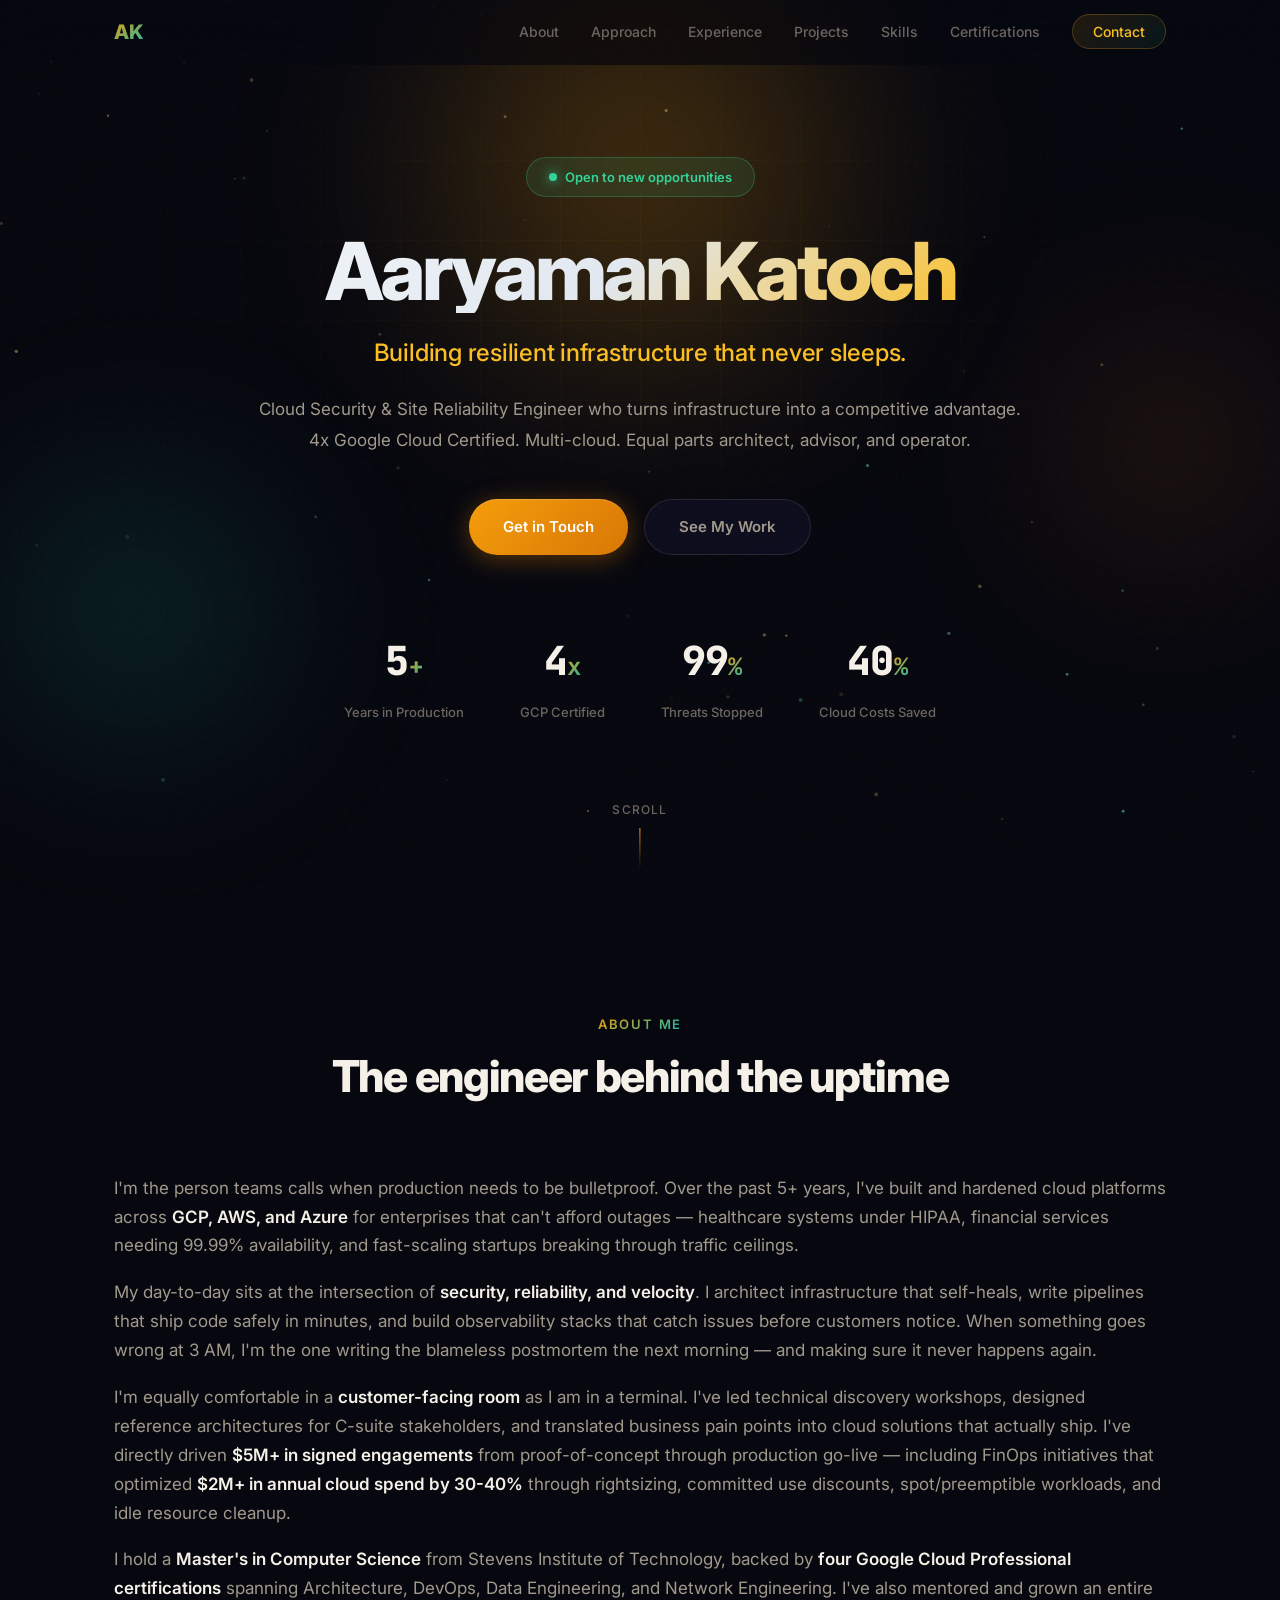
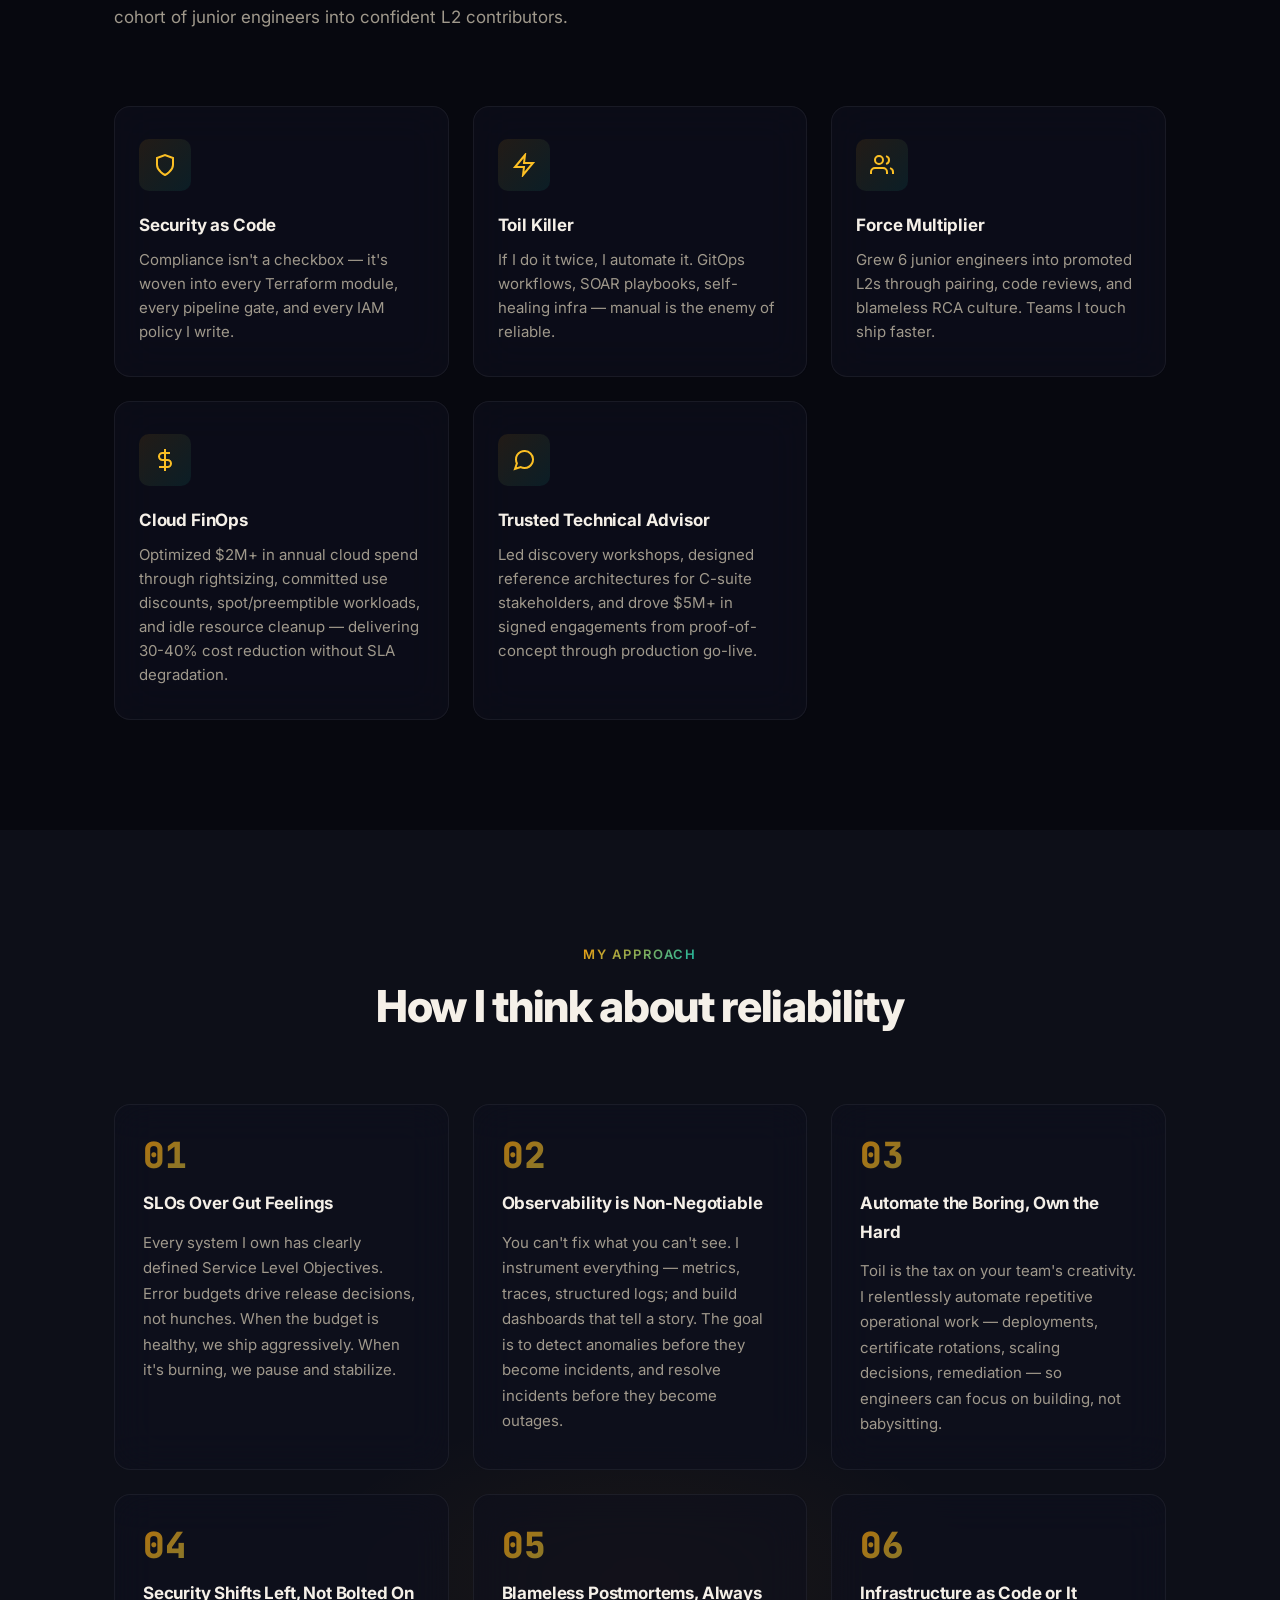
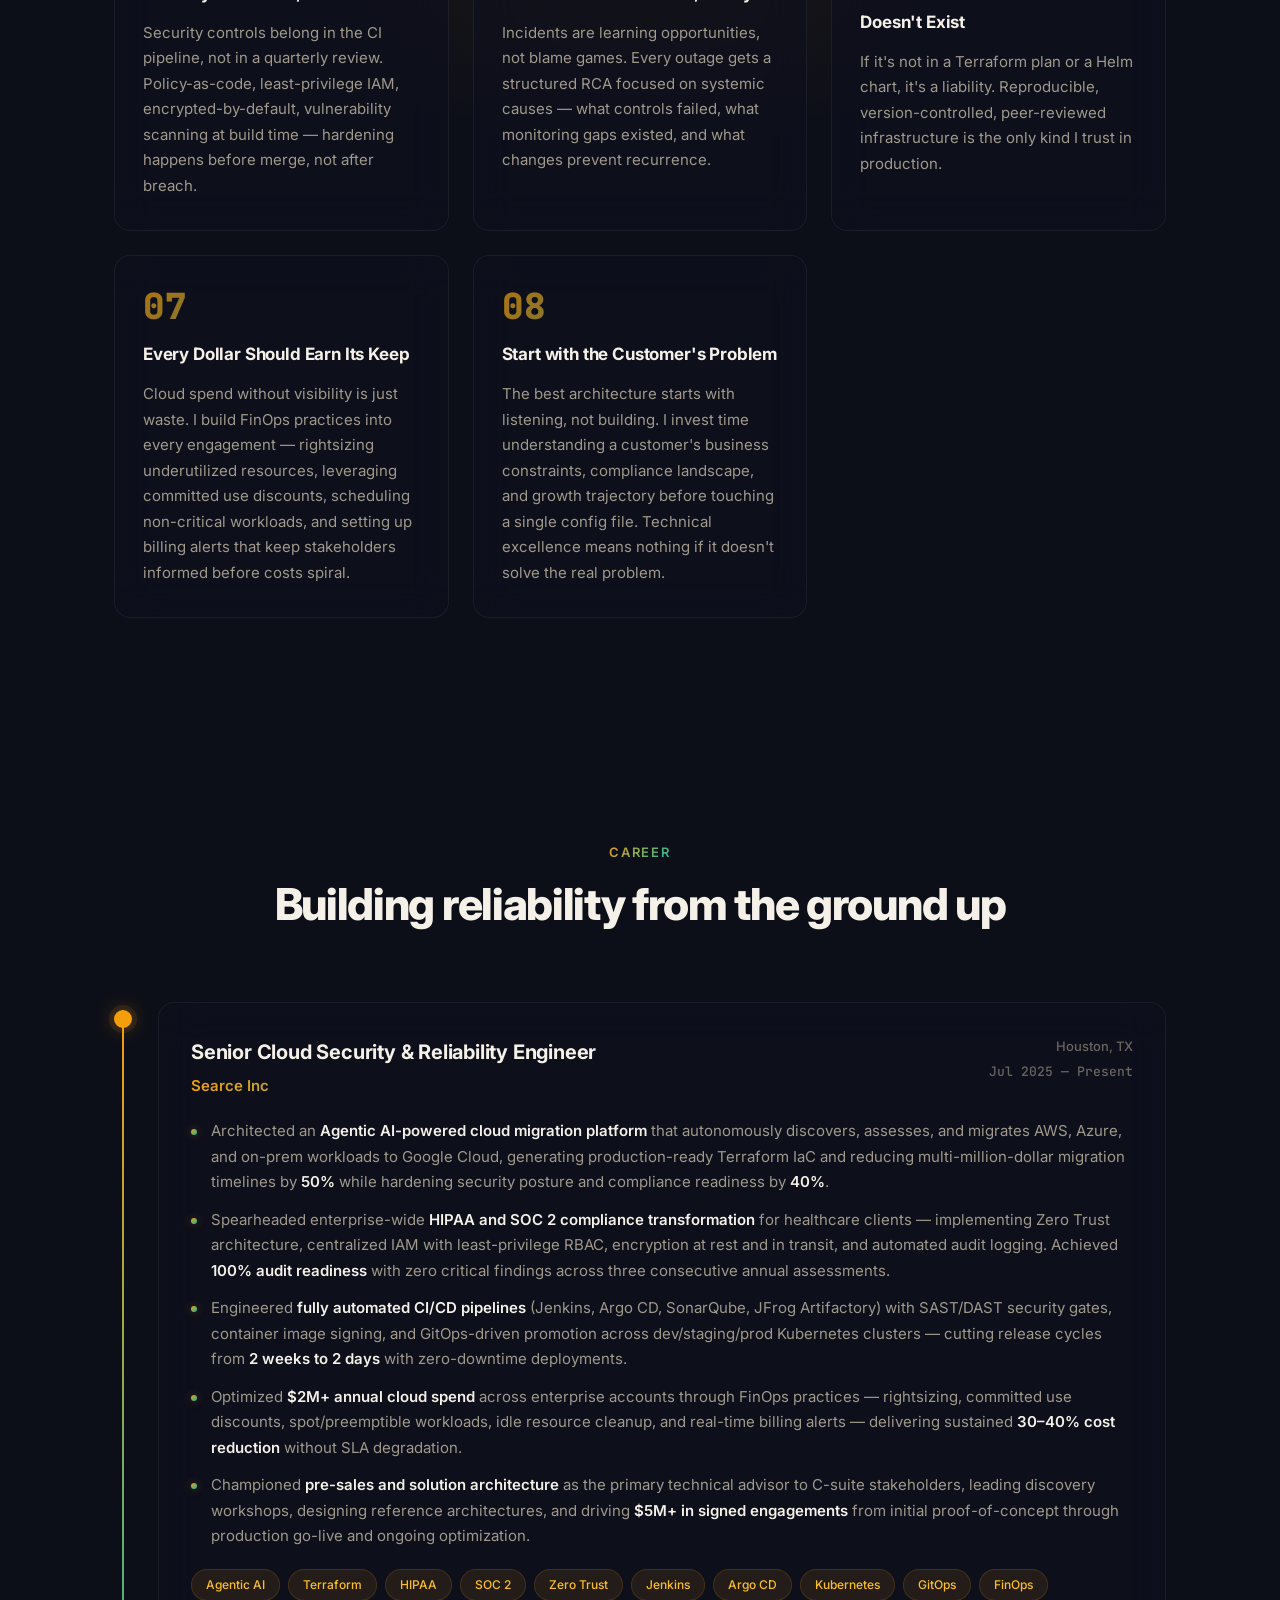
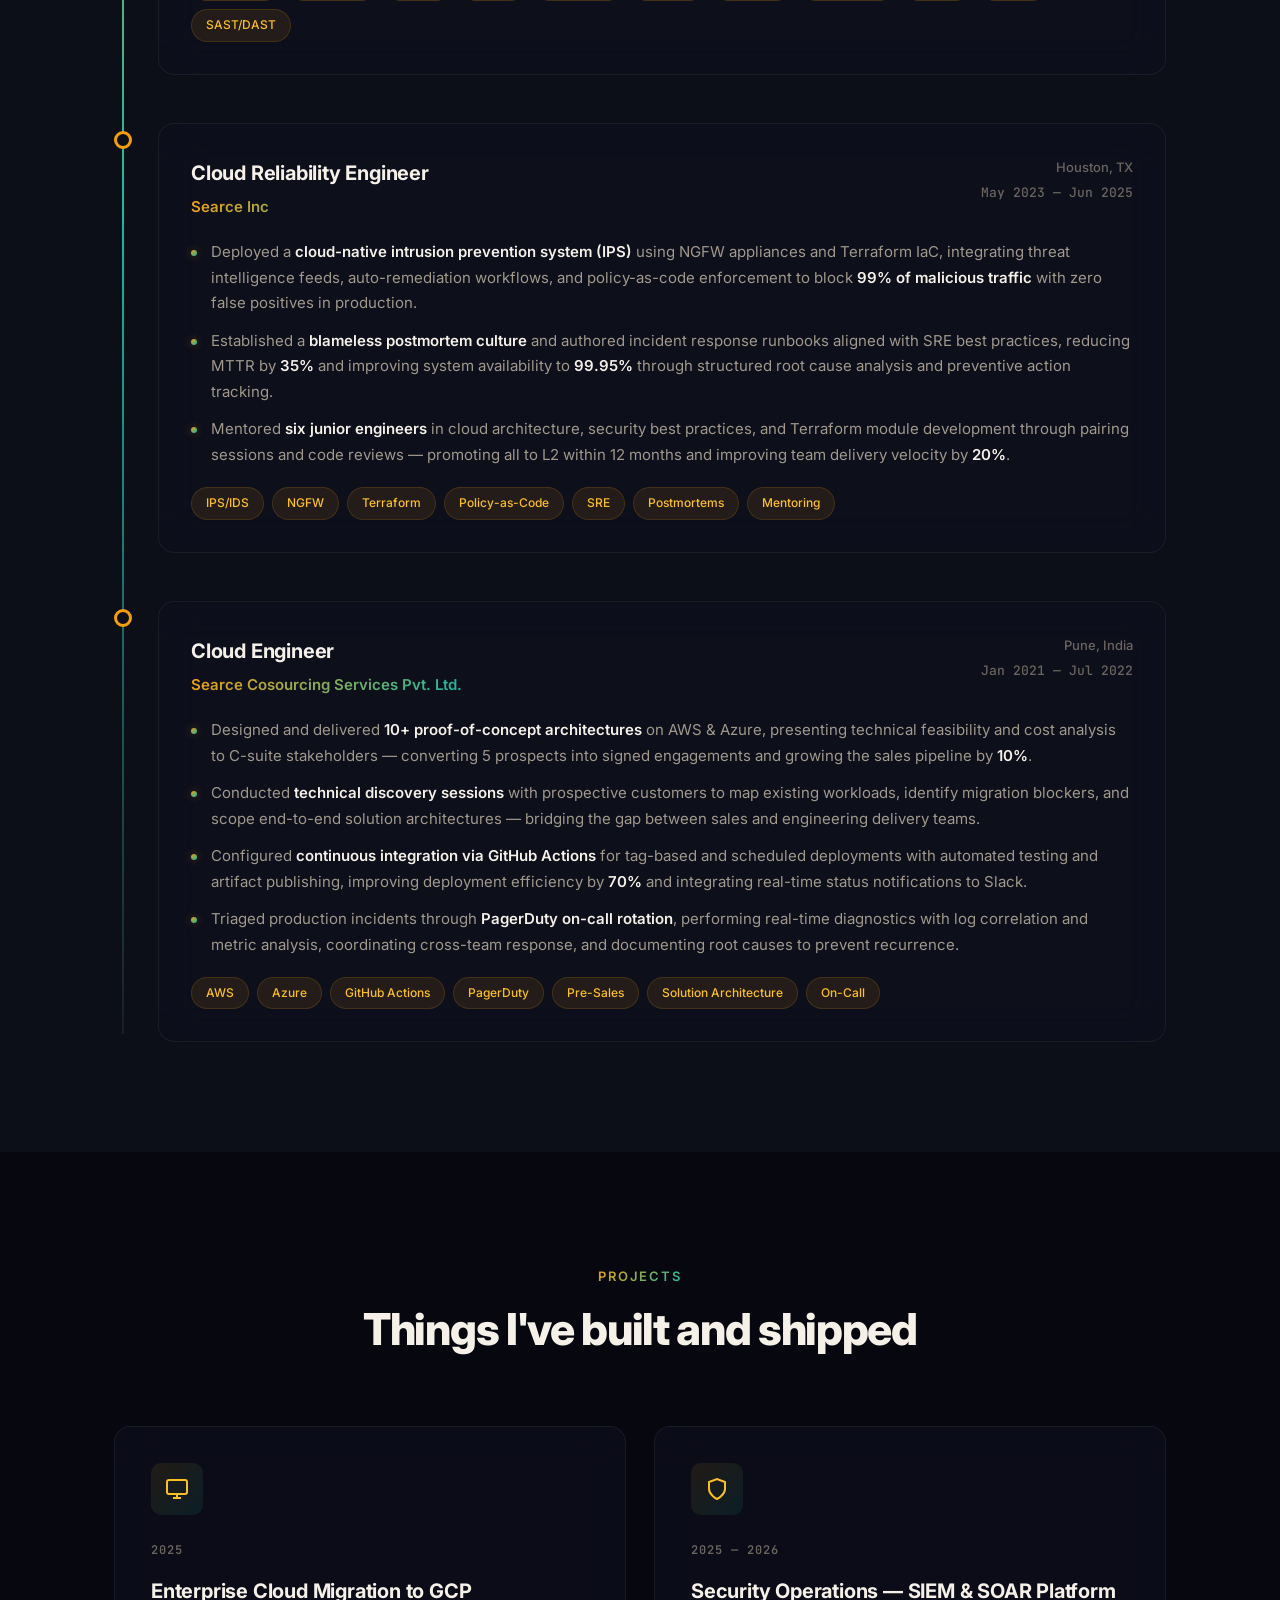
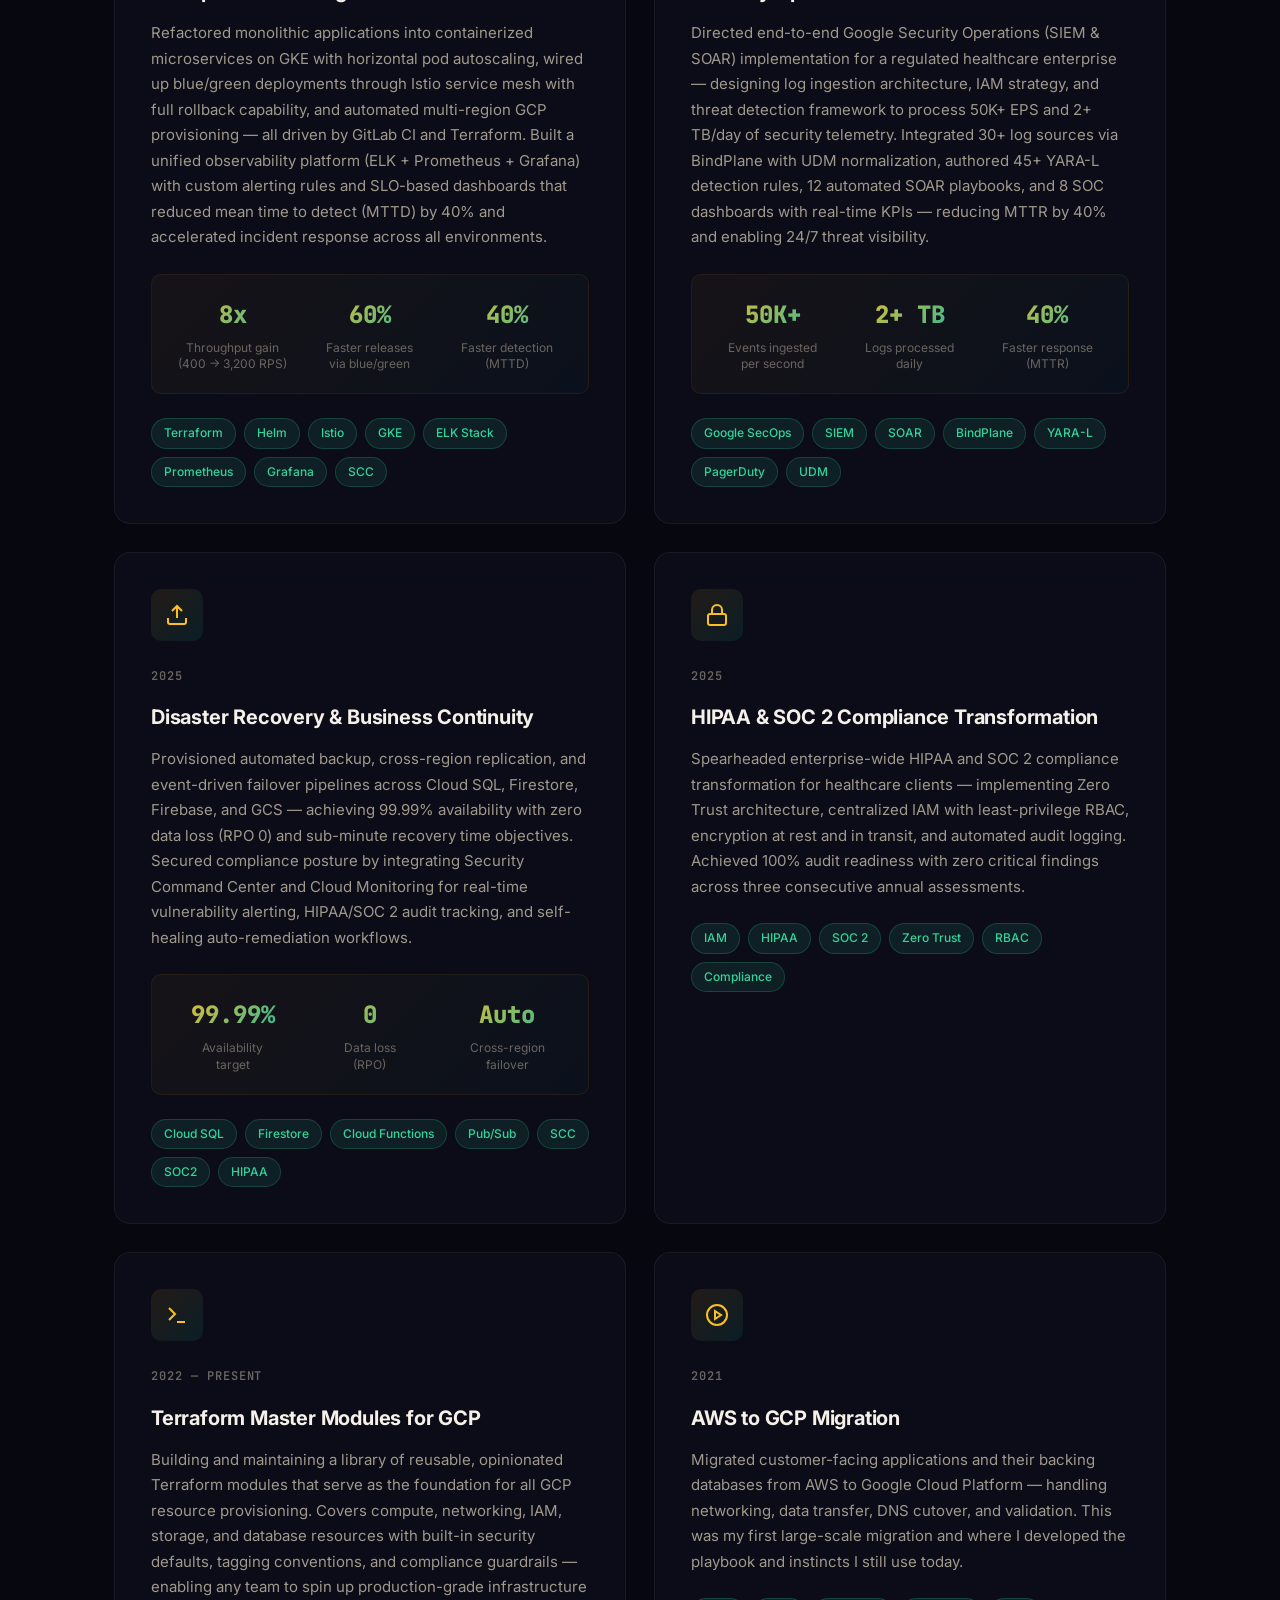
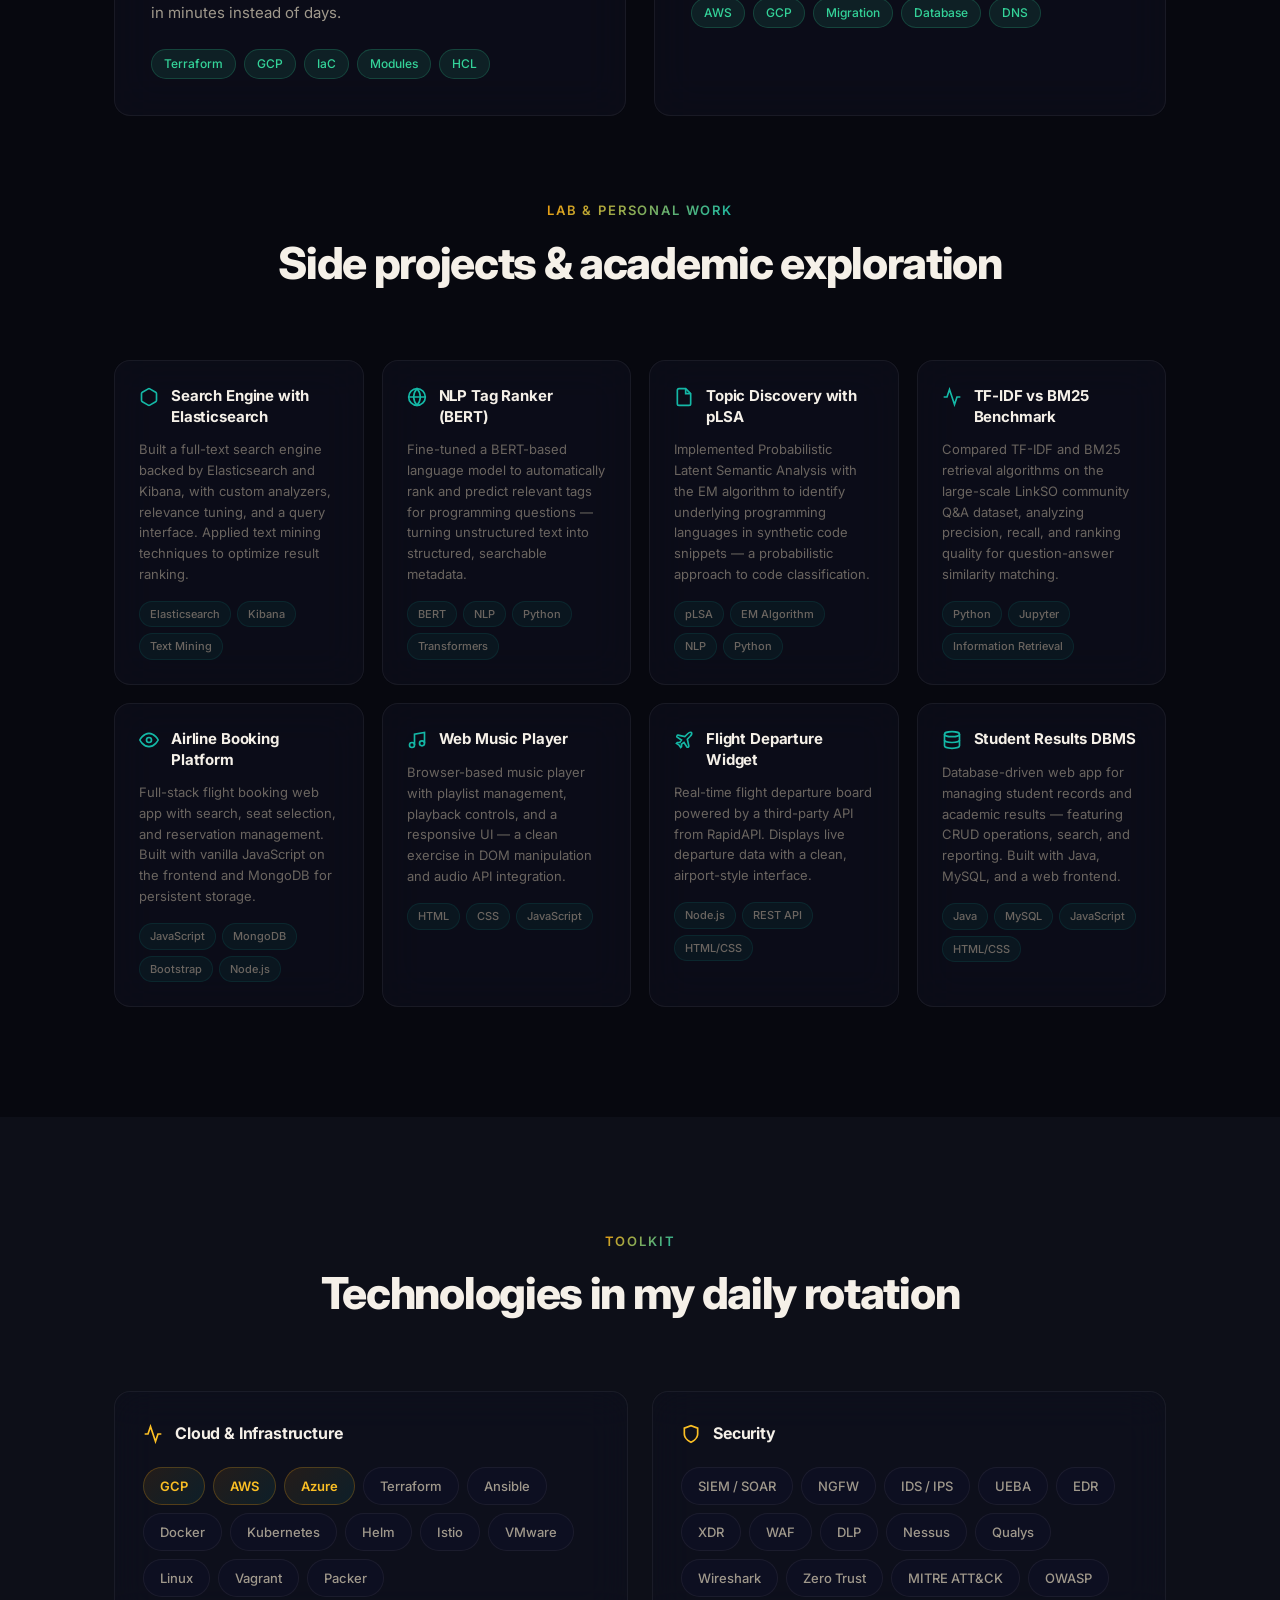
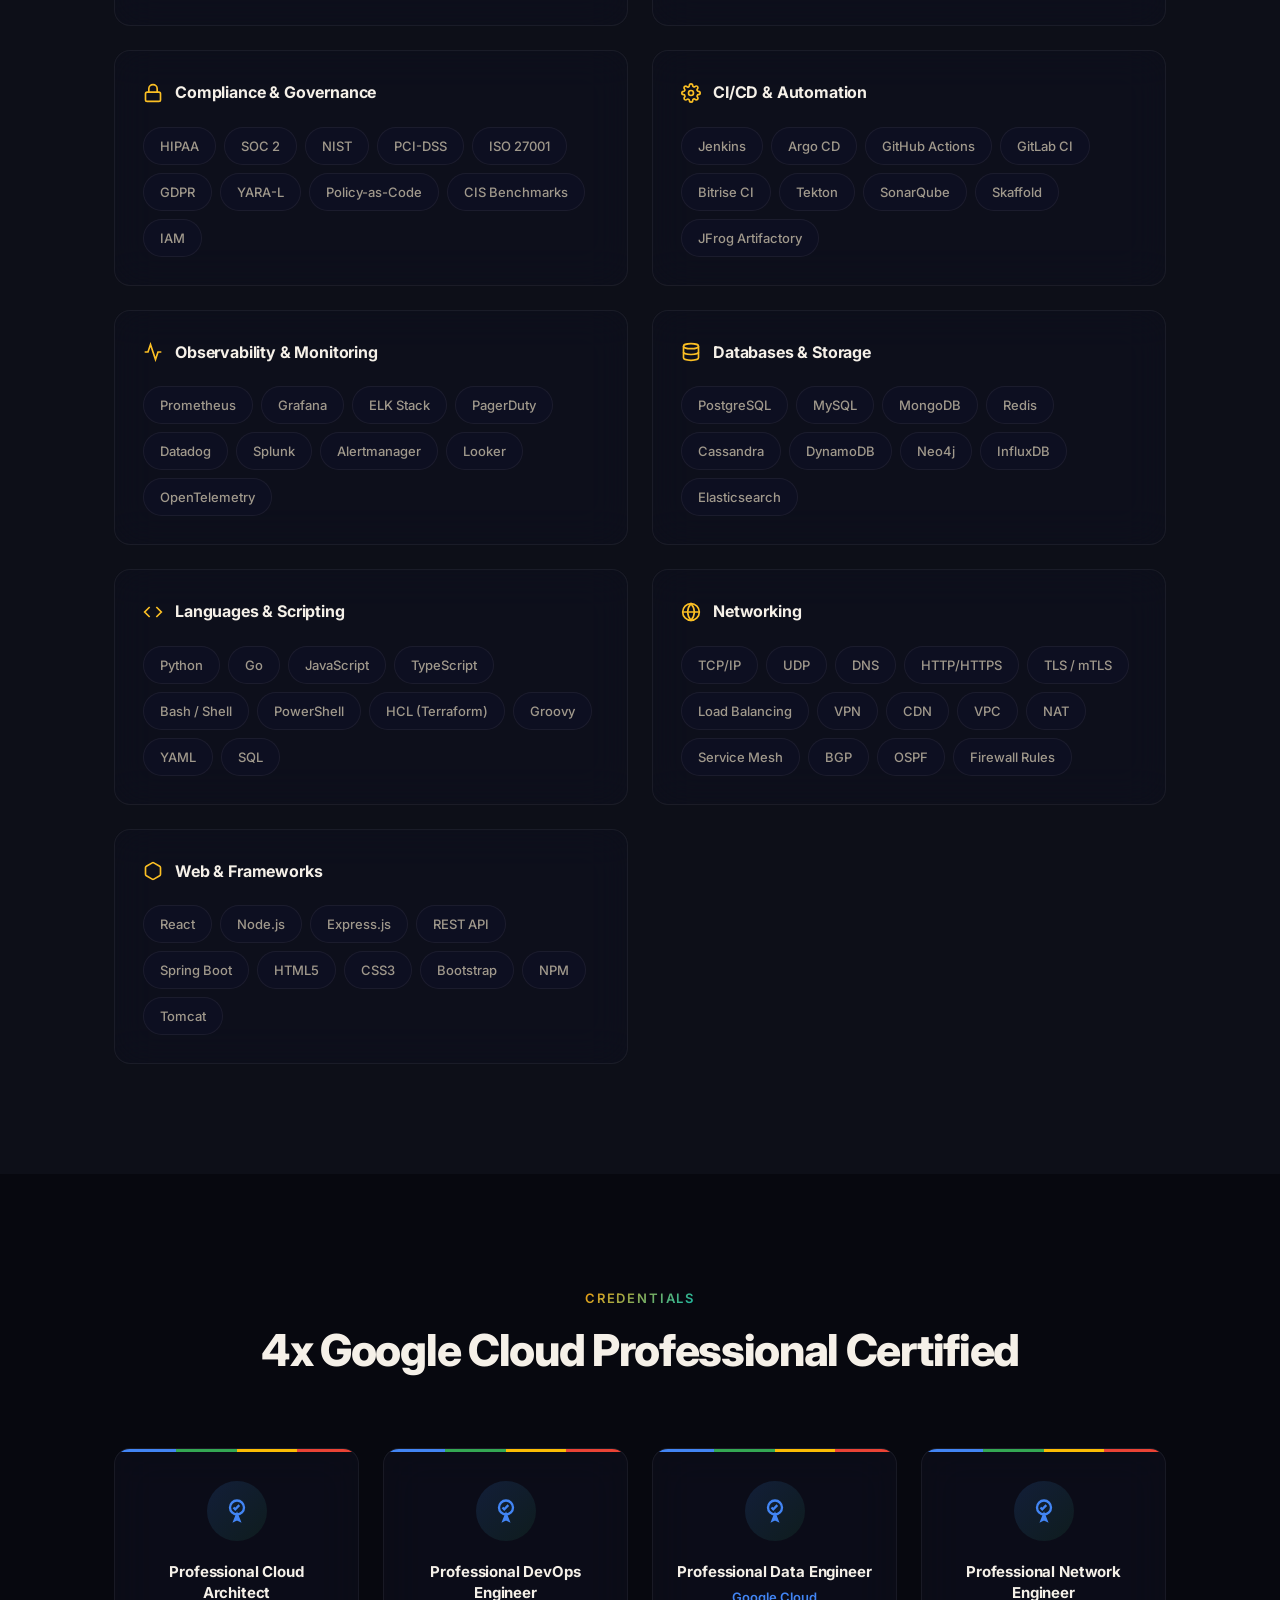
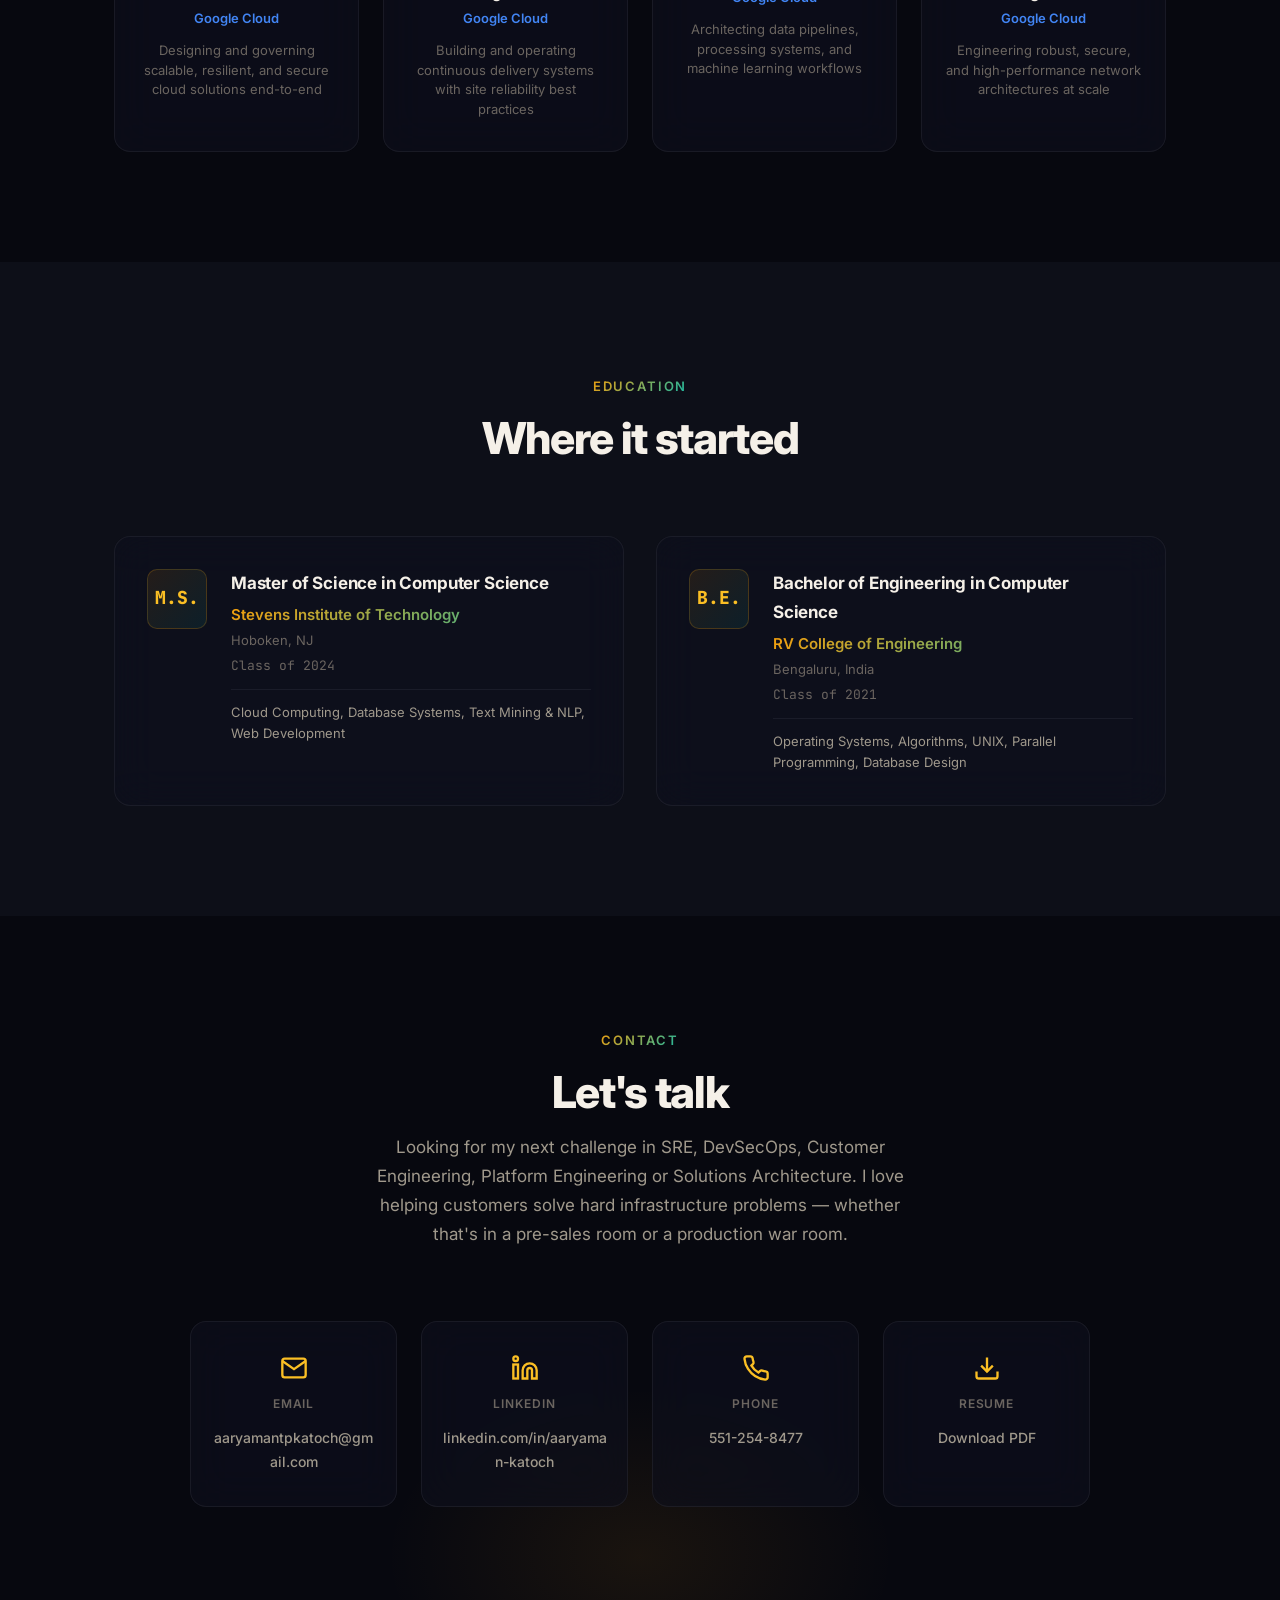
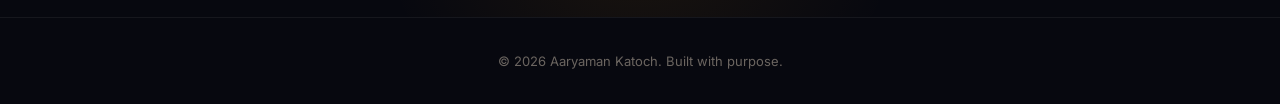
==== commit 9fe78edd: "Sync skills section across website and resume - Update website skills to match resume's 8 categories" ====
--- a/index.html
+++ b/index.html
@@ -501,25 +501,34 @@
                         Cloud &amp; Infrastructure
                     </h3>
                     <div class="skill-tags">
-                        <span class="skill-highlight">Google Cloud (GCP)</span><span class="skill-highlight">AWS</span><span class="skill-highlight">Azure</span><span>Terraform</span><span>Ansible</span><span>Docker</span><span>Kubernetes</span><span>Helm</span><span>Istio</span><span>GKE</span><span>Cloud Functions</span><span>Pub/Sub</span><span>VMware</span><span>Linux</span>
+                        <span class="skill-highlight">GCP</span><span class="skill-highlight">AWS</span><span class="skill-highlight">Azure</span><span>Terraform</span><span>Ansible</span><span>Docker</span><span>Kubernetes</span><span>Helm</span><span>Istio</span><span>VMware</span><span>Linux</span><span>Vagrant</span><span>Packer</span>
+                    </div>
+                </div>
+                <div class="skill-category glass-card reveal">
+                    <h3>
+                        <svg viewBox="0 0 24 24" fill="none" stroke="currentColor" stroke-width="2"><path d="M12 22s8-4 8-10V5l-8-3-8 3v7c0 6 8 10 8 10z"/></svg>
+                        Security
+                    </h3>
+                    <div class="skill-tags">
+                        <span>SIEM / SOAR</span><span>NGFW</span><span>IDS / IPS</span><span>UEBA</span><span>EDR</span><span>XDR</span><span>WAF</span><span>DLP</span><span>Nessus</span><span>Qualys</span><span>Wireshark</span><span>Zero Trust</span><span>MITRE ATT&amp;CK</span><span>OWASP</span>
+                    </div>
+                </div>
+                <div class="skill-category glass-card reveal">
+                    <h3>
+                        <svg viewBox="0 0 24 24" fill="none" stroke="currentColor" stroke-width="2"><rect x="3" y="11" width="18" height="11" rx="2" ry="2"/><path d="M7 11V7a5 5 0 0 1 10 0v4"/></svg>
+                        Compliance &amp; Governance
+                    </h3>
+                    <div class="skill-tags">
+                        <span>HIPAA</span><span>SOC 2</span><span>NIST</span><span>PCI-DSS</span><span>ISO 27001</span><span>GDPR</span><span>YARA-L</span><span>Policy-as-Code</span><span>CIS Benchmarks</span><span>IAM</span>
                     </div>
                 </div>
                 <div class="skill-category glass-card reveal">
                     <h3>
                         <svg viewBox="0 0 24 24" fill="none" stroke="currentColor" stroke-width="2"><circle cx="12" cy="12" r="3"/><path d="M19.4 15a1.65 1.65 0 0 0 .33 1.82l.06.06a2 2 0 0 1 0 2.83 2 2 0 0 1-2.83 0l-.06-.06a1.65 1.65 0 0 0-1.82-.33 1.65 1.65 0 0 0-1 1.51V21a2 2 0 0 1-2 2 2 2 0 0 1-2-2v-.09A1.65 1.65 0 0 0 9 19.4a1.65 1.65 0 0 0-1.82.33l-.06.06a2 2 0 0 1-2.83 0 2 2 0 0 1 0-2.83l.06-.06A1.65 1.65 0 0 0 4.68 15a1.65 1.65 0 0 0-1.51-1H3a2 2 0 0 1-2-2 2 2 0 0 1 2-2h.09A1.65 1.65 0 0 0 4.6 9a1.65 1.65 0 0 0-.33-1.82l-.06-.06a2 2 0 0 1 0-2.83 2 2 0 0 1 2.83 0l.06.06A1.65 1.65 0 0 0 9 4.68a1.65 1.65 0 0 0 1-1.51V3a2 2 0 0 1 2-2 2 2 0 0 1 2 2v.09a1.65 1.65 0 0 0 1 1.51 1.65 1.65 0 0 0 1.82-.33l.06-.06a2 2 0 0 1 2.83 0 2 2 0 0 1 0 2.83l-.06.06A1.65 1.65 0 0 0 19.4 9a1.65 1.65 0 0 0 1.51 1H21a2 2 0 0 1 2 2 2 2 0 0 1-2 2h-.09a1.65 1.65 0 0 0-1.51 1z"/></svg>
-                        CI/CD &amp; DevOps
-                    </h3>
-                    <div class="skill-tags">
-                        <span>Jenkins</span><span>Argo CD</span><span>GitHub Actions</span><span>GitLab CI</span><span>JFrog Artifactory</span><span>Skaffold</span><span>Bitrise CI</span><span>SonarQube</span><span>Git</span><span>Jira</span>
-                    </div>
-                </div>
-                <div class="skill-category glass-card reveal">
-                    <h3>
-                        <svg viewBox="0 0 24 24" fill="none" stroke="currentColor" stroke-width="2"><path d="M12 22s8-4 8-10V5l-8-3-8 3v7c0 6 8 10 8 10z"/></svg>
-                        Security &amp; Compliance
-                    </h3>
-                    <div class="skill-tags">
-                        <span>SIEM / SOAR</span><span>IDS / IPS</span><span>NGFW</span><span>IAM</span><span>HIPAA</span><span>SOC2</span><span>YARA-L</span><span>Policy-as-Code</span><span>Security Command Center</span><span>BindPlane</span><span>Zero Trust</span><span>Vulnerability Scanning</span><span>OpenVPN</span><span>Wireshark</span>
+                        CI/CD &amp; Automation
+                    </h3>
+                    <div class="skill-tags">
+                        <span>Jenkins</span><span>Argo CD</span><span>GitHub Actions</span><span>GitLab CI</span><span>Bitrise CI</span><span>Tekton</span><span>SonarQube</span><span>Skaffold</span><span>JFrog Artifactory</span>
                     </div>
                 </div>
                 <div class="skill-category glass-card reveal">
@@ -528,7 +537,7 @@
                         Observability &amp; Monitoring
                     </h3>
                     <div class="skill-tags">
-                        <span>Grafana</span><span>Prometheus</span><span>Elasticsearch</span><span>Logstash</span><span>Kibana</span><span>PagerDuty</span><span>Cloud Monitoring</span><span>Looker</span><span>Alertmanager</span>
+                        <span>Prometheus</span><span>Grafana</span><span>ELK Stack</span><span>PagerDuty</span><span>Datadog</span><span>Splunk</span><span>Alertmanager</span><span>Looker</span><span>OpenTelemetry</span>
                     </div>
                 </div>
                 <div class="skill-category glass-card reveal">
@@ -537,7 +546,7 @@
                         Databases &amp; Storage
                     </h3>
                     <div class="skill-tags">
-                        <span>PostgreSQL</span><span>MySQL</span><span>MongoDB</span><span>Redis</span><span>Cloud SQL</span><span>Firestore</span><span>BigQuery</span><span>Cloud Storage</span>
+                        <span>PostgreSQL</span><span>MySQL</span><span>MongoDB</span><span>Redis</span><span>Cassandra</span><span>DynamoDB</span><span>Neo4j</span><span>InfluxDB</span><span>Elasticsearch</span>
                     </div>
                 </div>
                 <div class="skill-category glass-card reveal">
@@ -546,7 +555,7 @@
                         Languages &amp; Scripting
                     </h3>
                     <div class="skill-tags">
-                        <span>Python</span><span>Go</span><span>JavaScript</span><span>TypeScript</span><span>Bash / Shell</span><span>HCL (Terraform)</span><span>YAML</span><span>SQL</span>
+                        <span>Python</span><span>Go</span><span>JavaScript</span><span>TypeScript</span><span>Bash / Shell</span><span>PowerShell</span><span>HCL (Terraform)</span><span>Groovy</span><span>YAML</span><span>SQL</span>
                     </div>
                 </div>
                 <div class="skill-category glass-card reveal">
@@ -555,7 +564,7 @@
                         Networking
                     </h3>
                     <div class="skill-tags">
-                        <span>TCP/IP</span><span>UDP</span><span>DNS</span><span>HTTP/HTTPS</span><span>TLS / mTLS</span><span>Load Balancing</span><span>VPN</span><span>CDN</span><span>VPC</span><span>Firewall Rules</span>
+                        <span>TCP/IP</span><span>UDP</span><span>DNS</span><span>HTTP/HTTPS</span><span>TLS / mTLS</span><span>Load Balancing</span><span>VPN</span><span>CDN</span><span>VPC</span><span>NAT</span><span>Service Mesh</span><span>BGP</span><span>OSPF</span><span>Firewall Rules</span>
                     </div>
                 </div>
                 <div class="skill-category glass-card reveal">
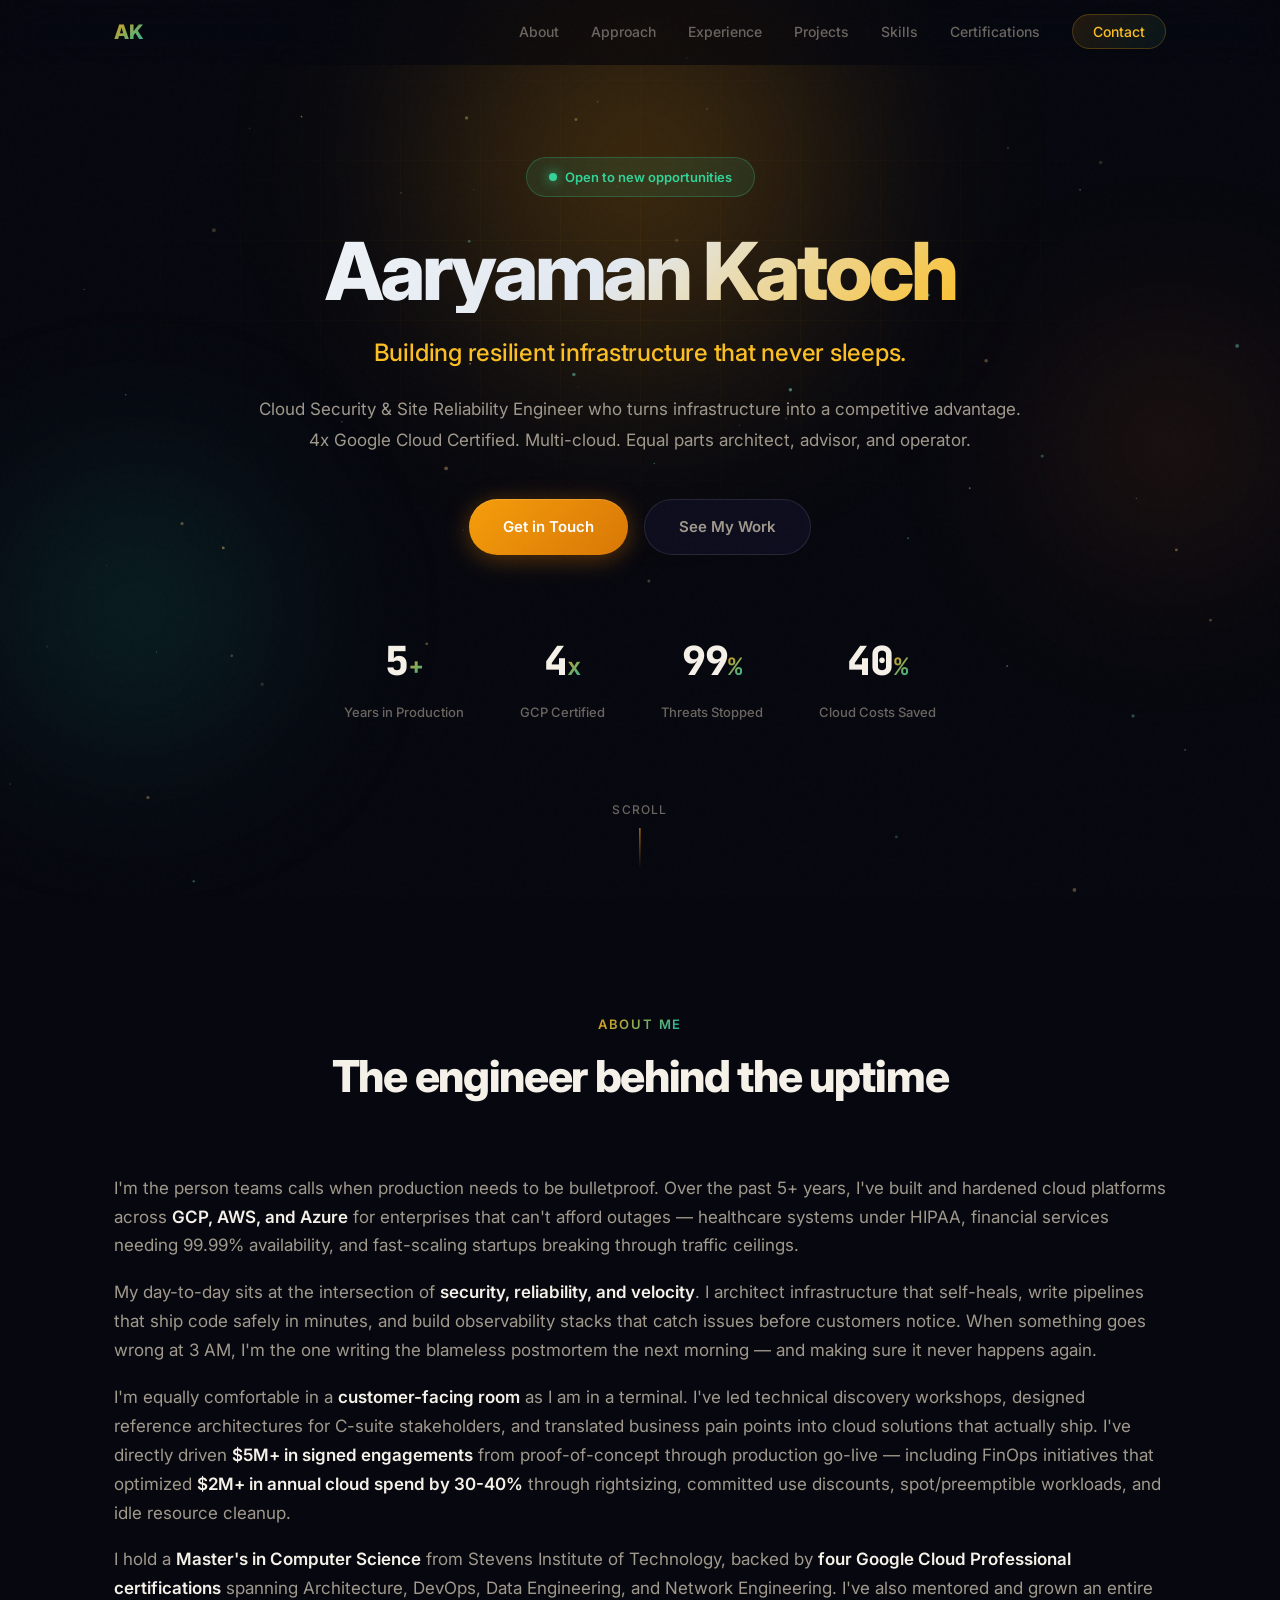
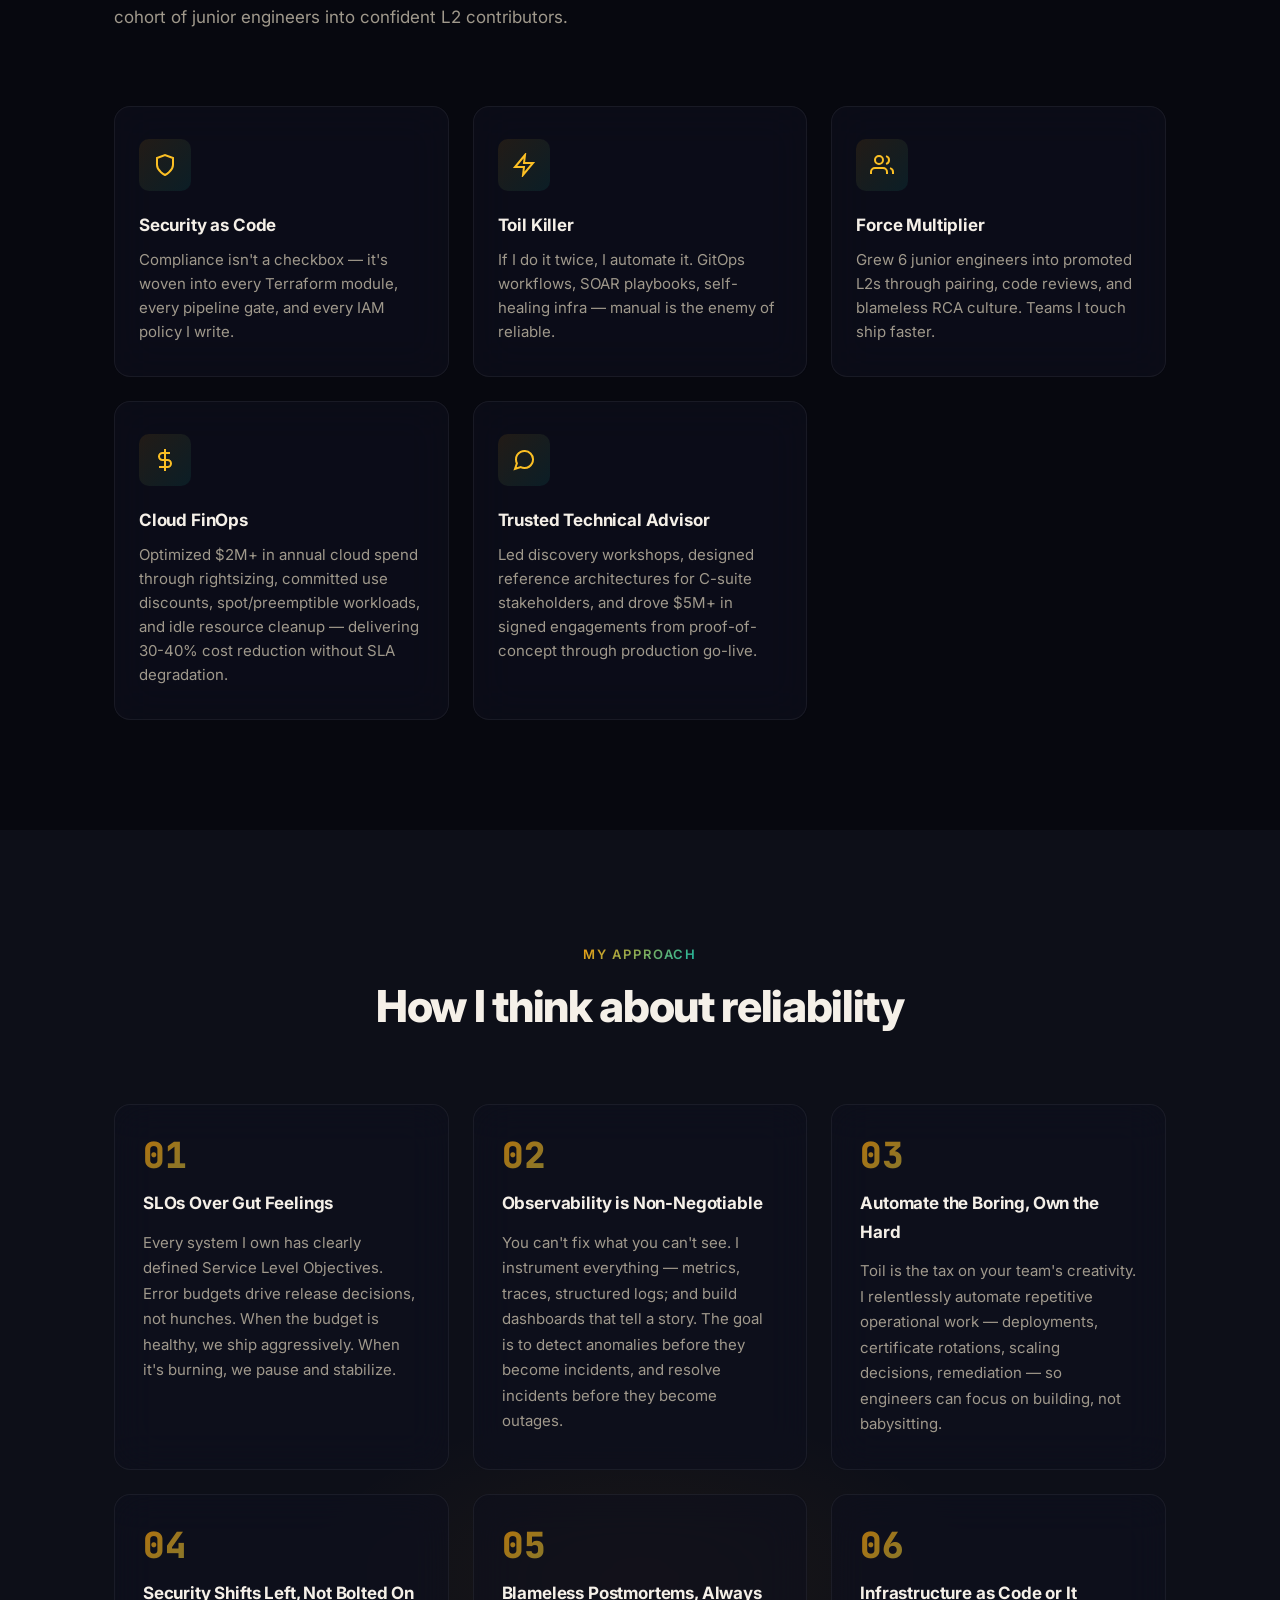
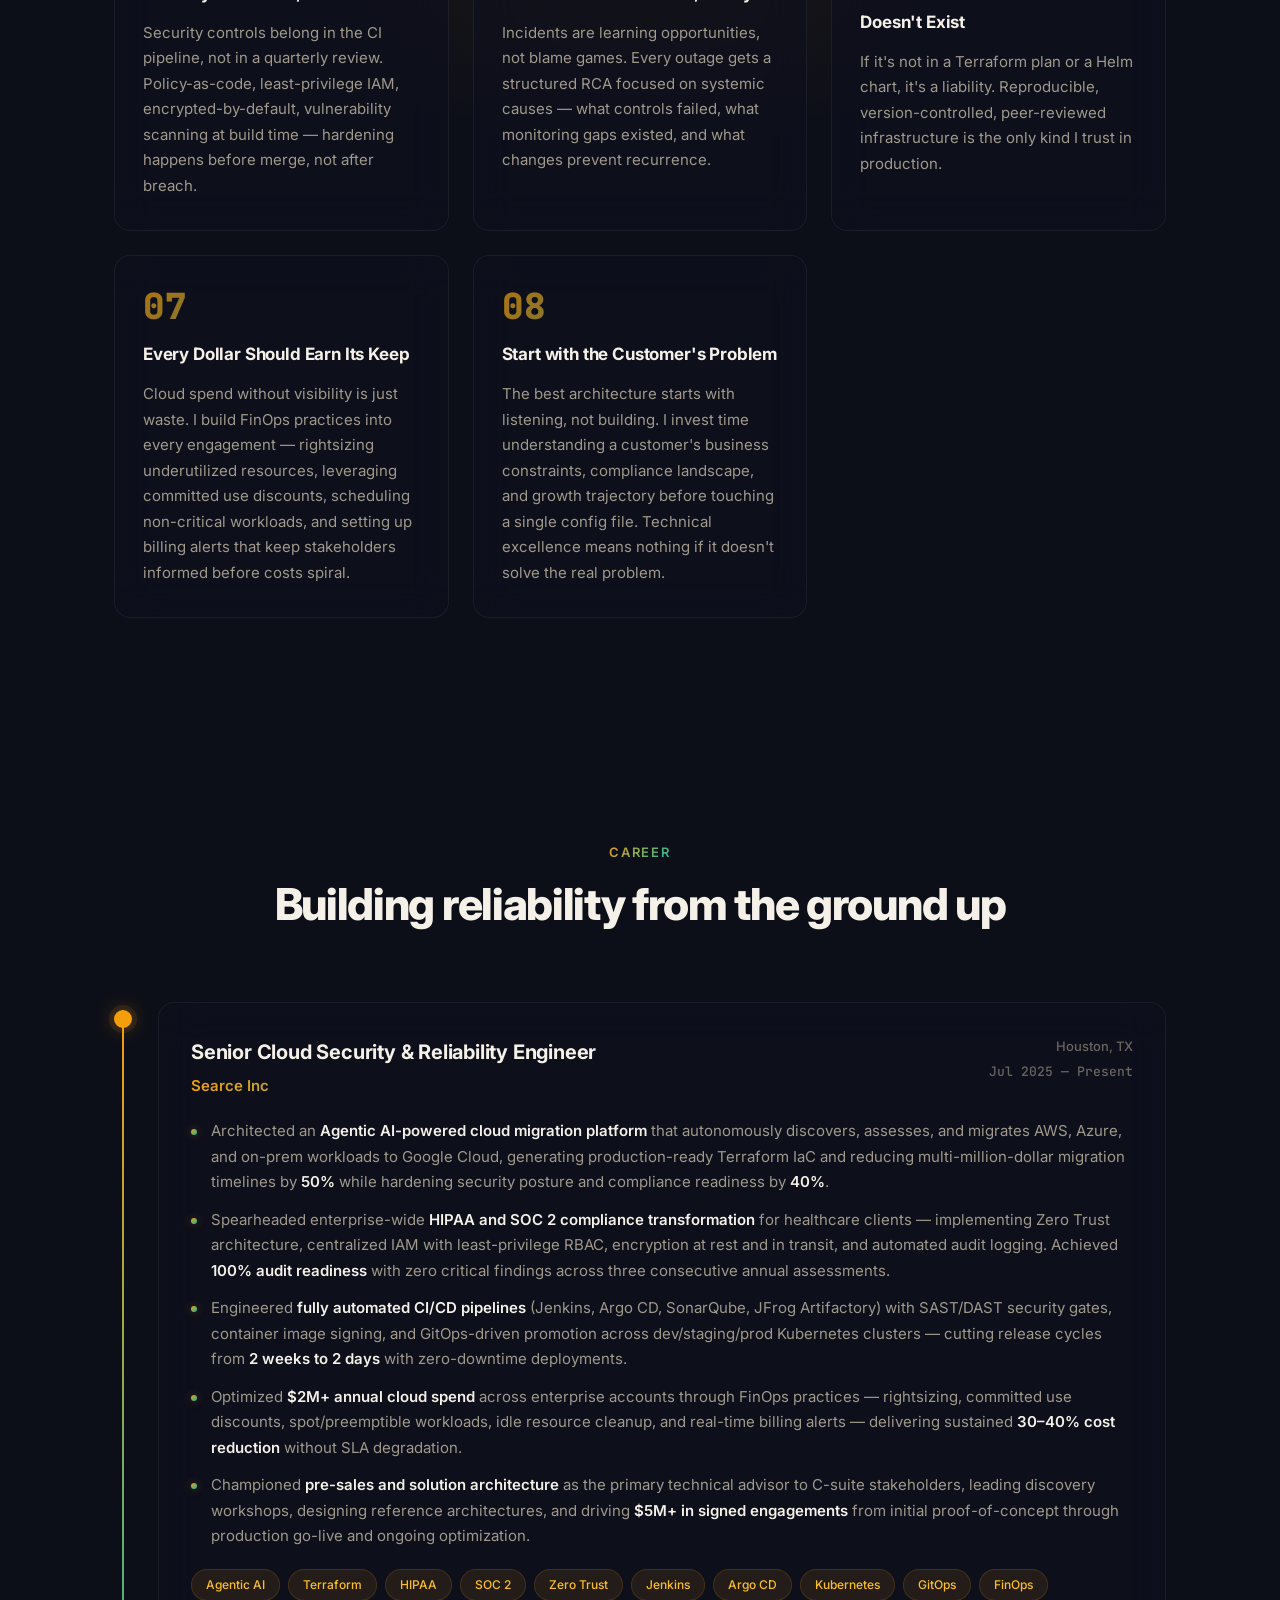
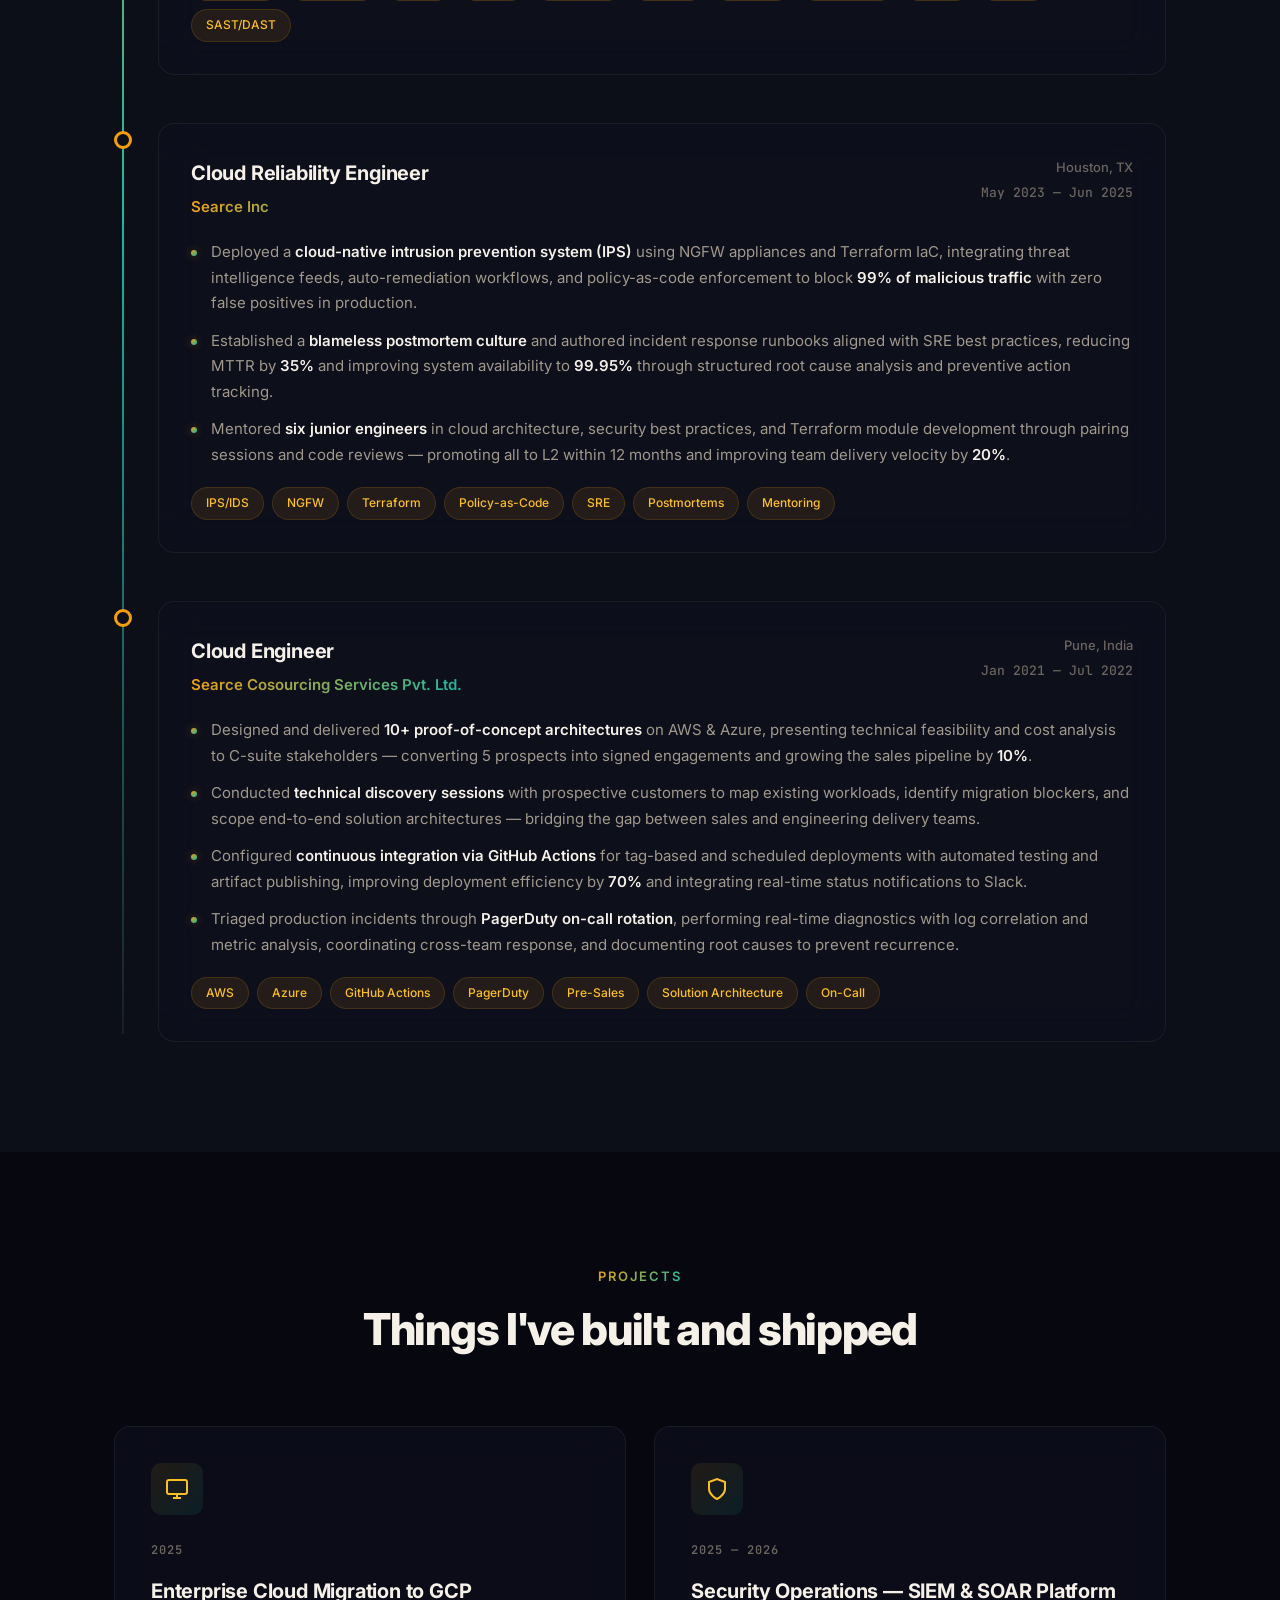
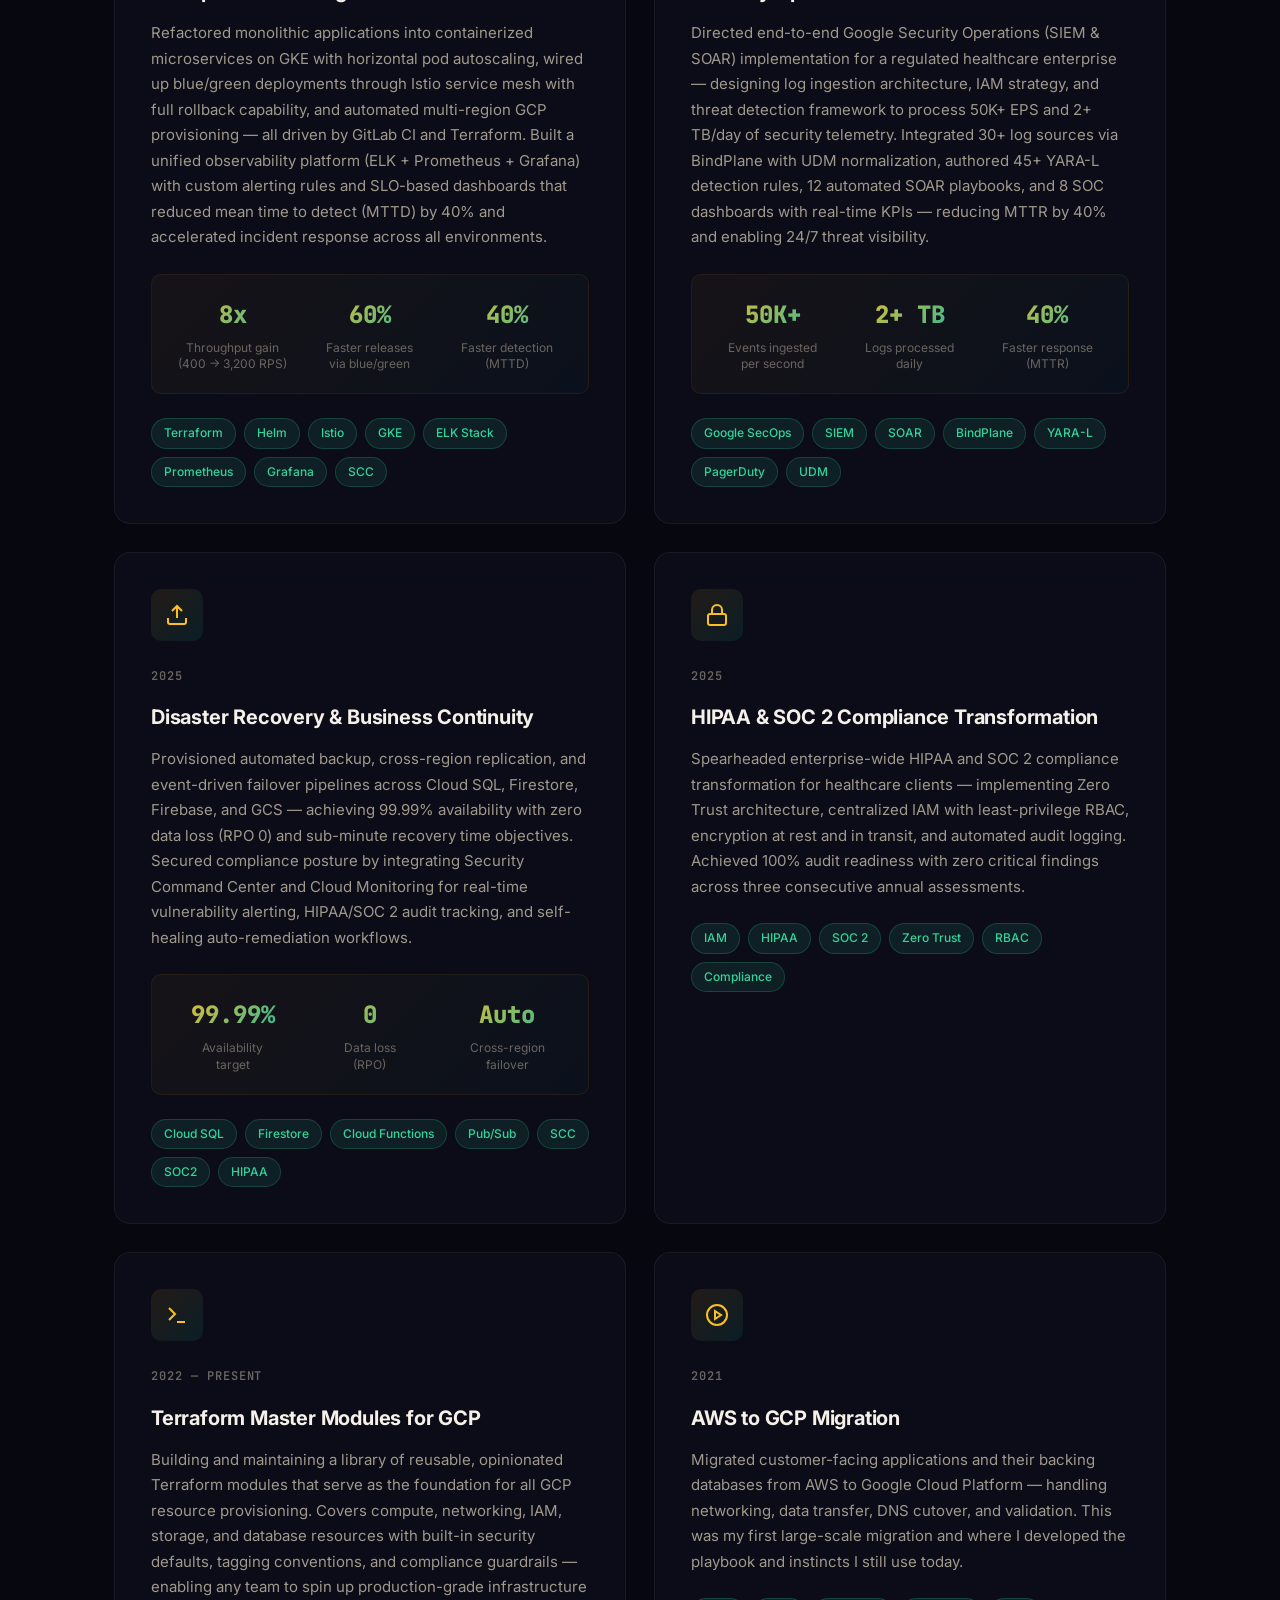
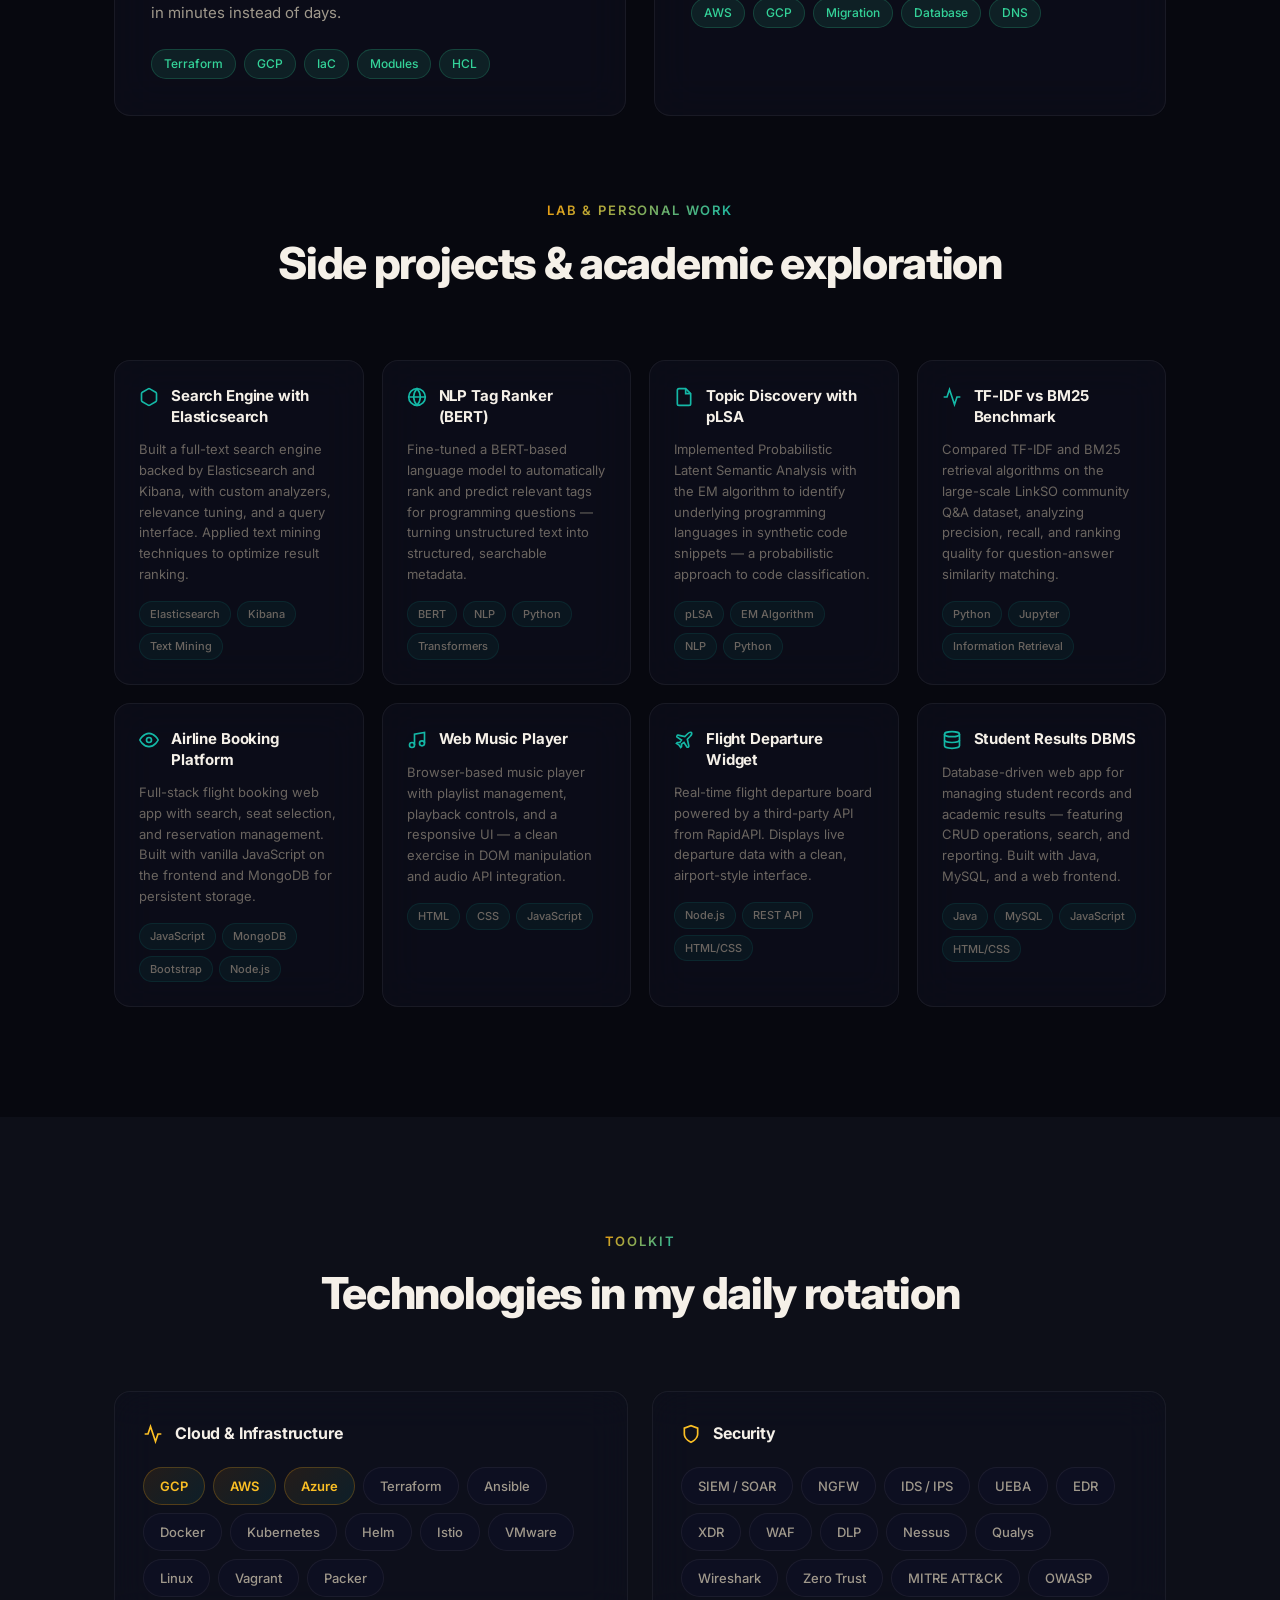
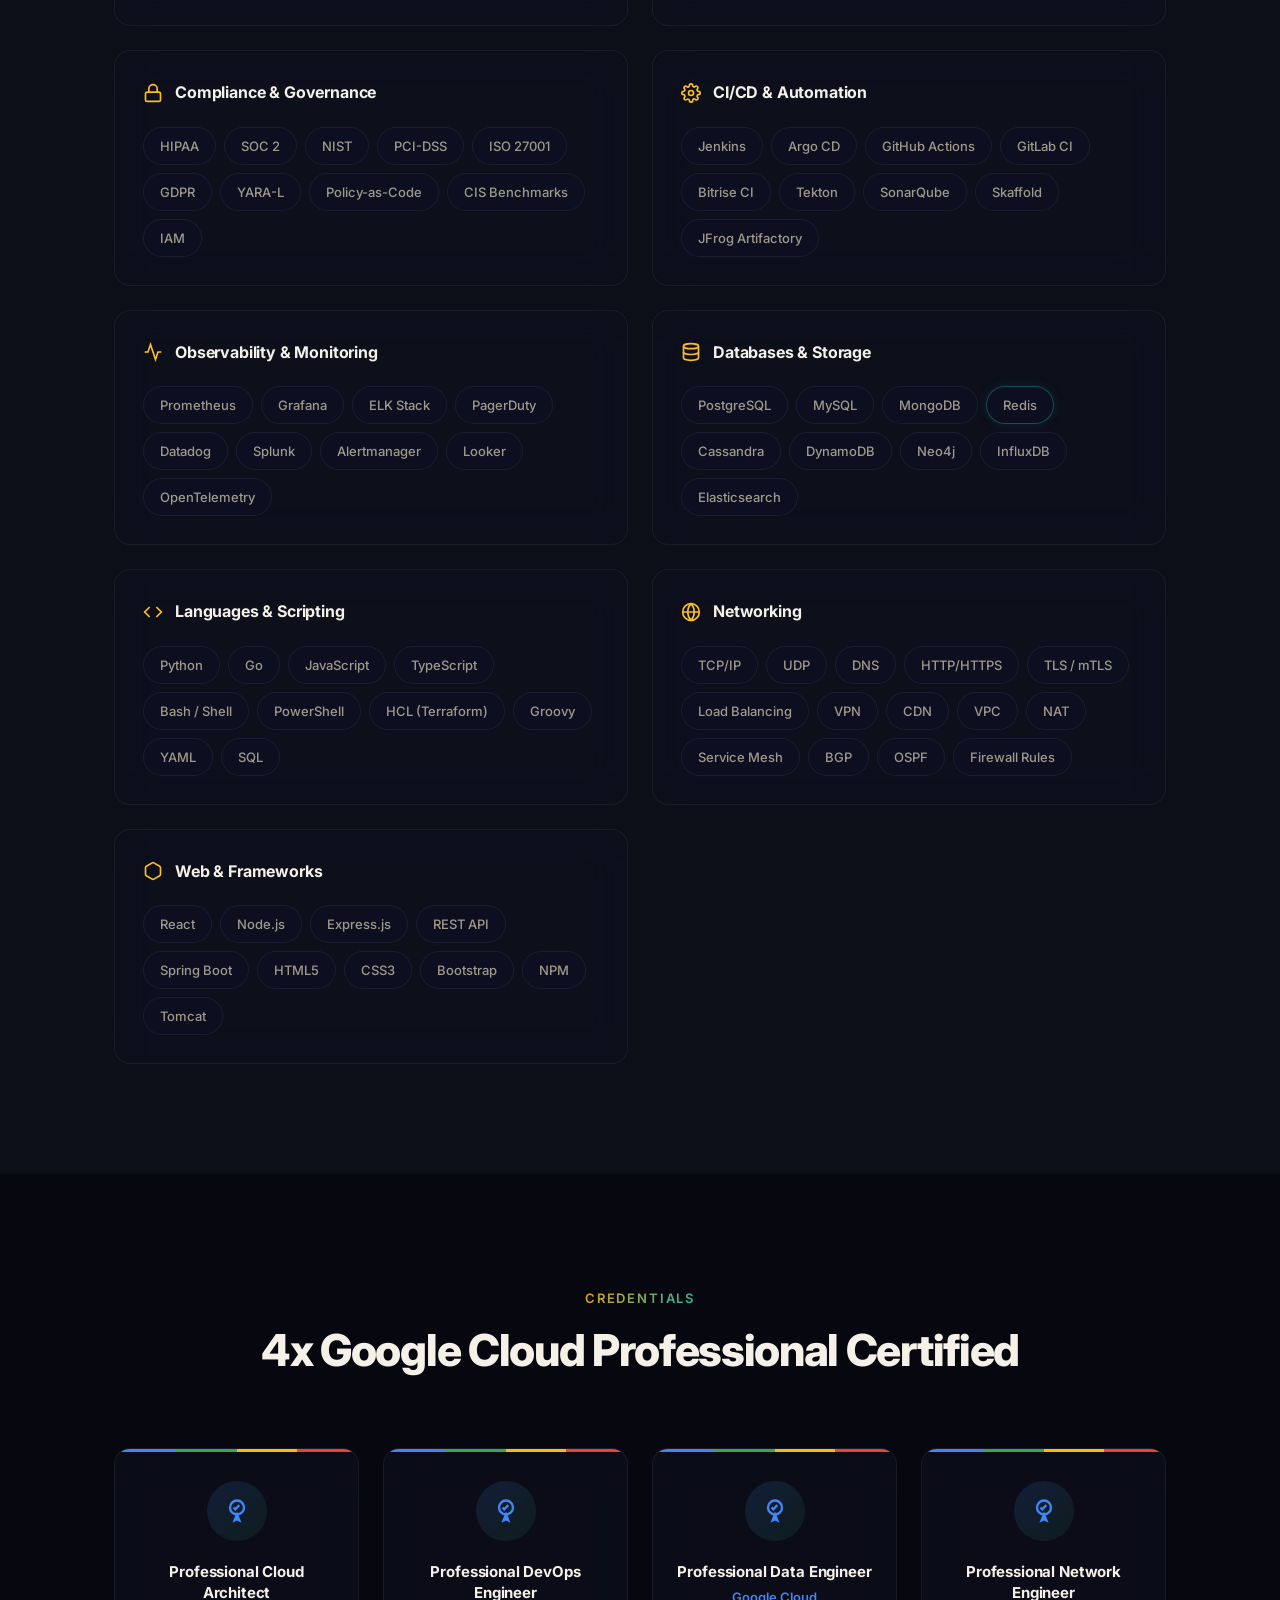
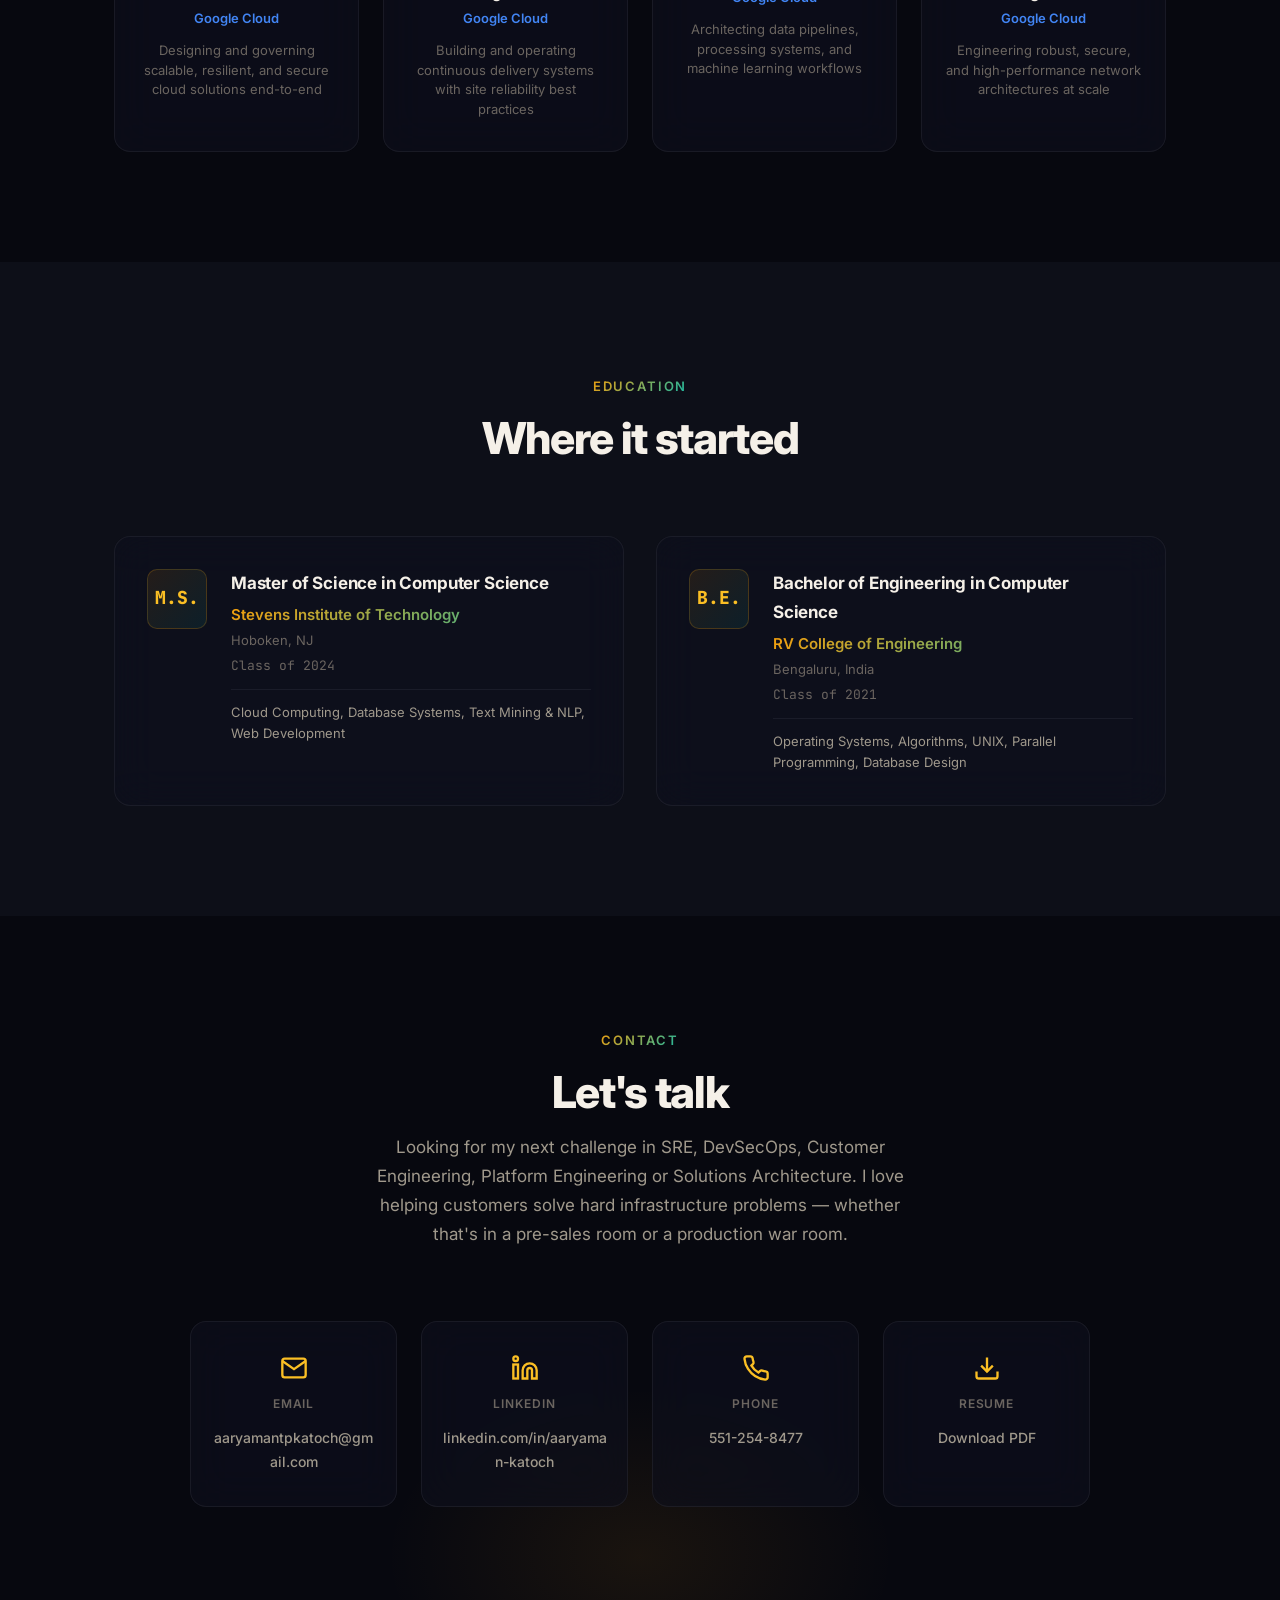
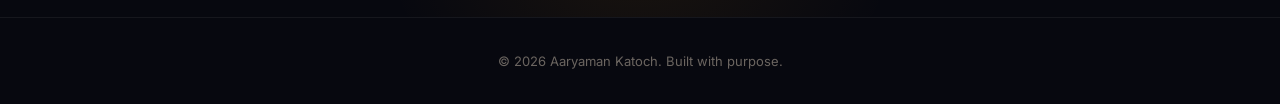
==== commit 230ac1db: "Fix resume download link to point to new PDF Co-Authored-By: Claude Opus 4.6 <noreply@anthropic.com>" ====
--- a/index.html
+++ b/index.html
@@ -680,7 +680,7 @@
                     <span class="contact-label">Phone</span>
                     <span class="contact-value">551-254-8477</span>
                 </a>
-                <a href="Resume__AaryamanKatoch.pdf" download class="contact-card glass-card">
+                <a href="Resume_AaryamanKatoch_SRE.pdf" download class="contact-card glass-card">
                     <svg viewBox="0 0 24 24" fill="none" stroke="currentColor" stroke-width="2"><path d="M21 15v4a2 2 0 0 1-2 2H5a2 2 0 0 1-2-2v-4"/><polyline points="7 10 12 15 17 10"/><line x1="12" y1="15" x2="12" y2="3"/></svg>
                     <span class="contact-label">Resume</span>
                     <span class="contact-value">Download PDF</span>
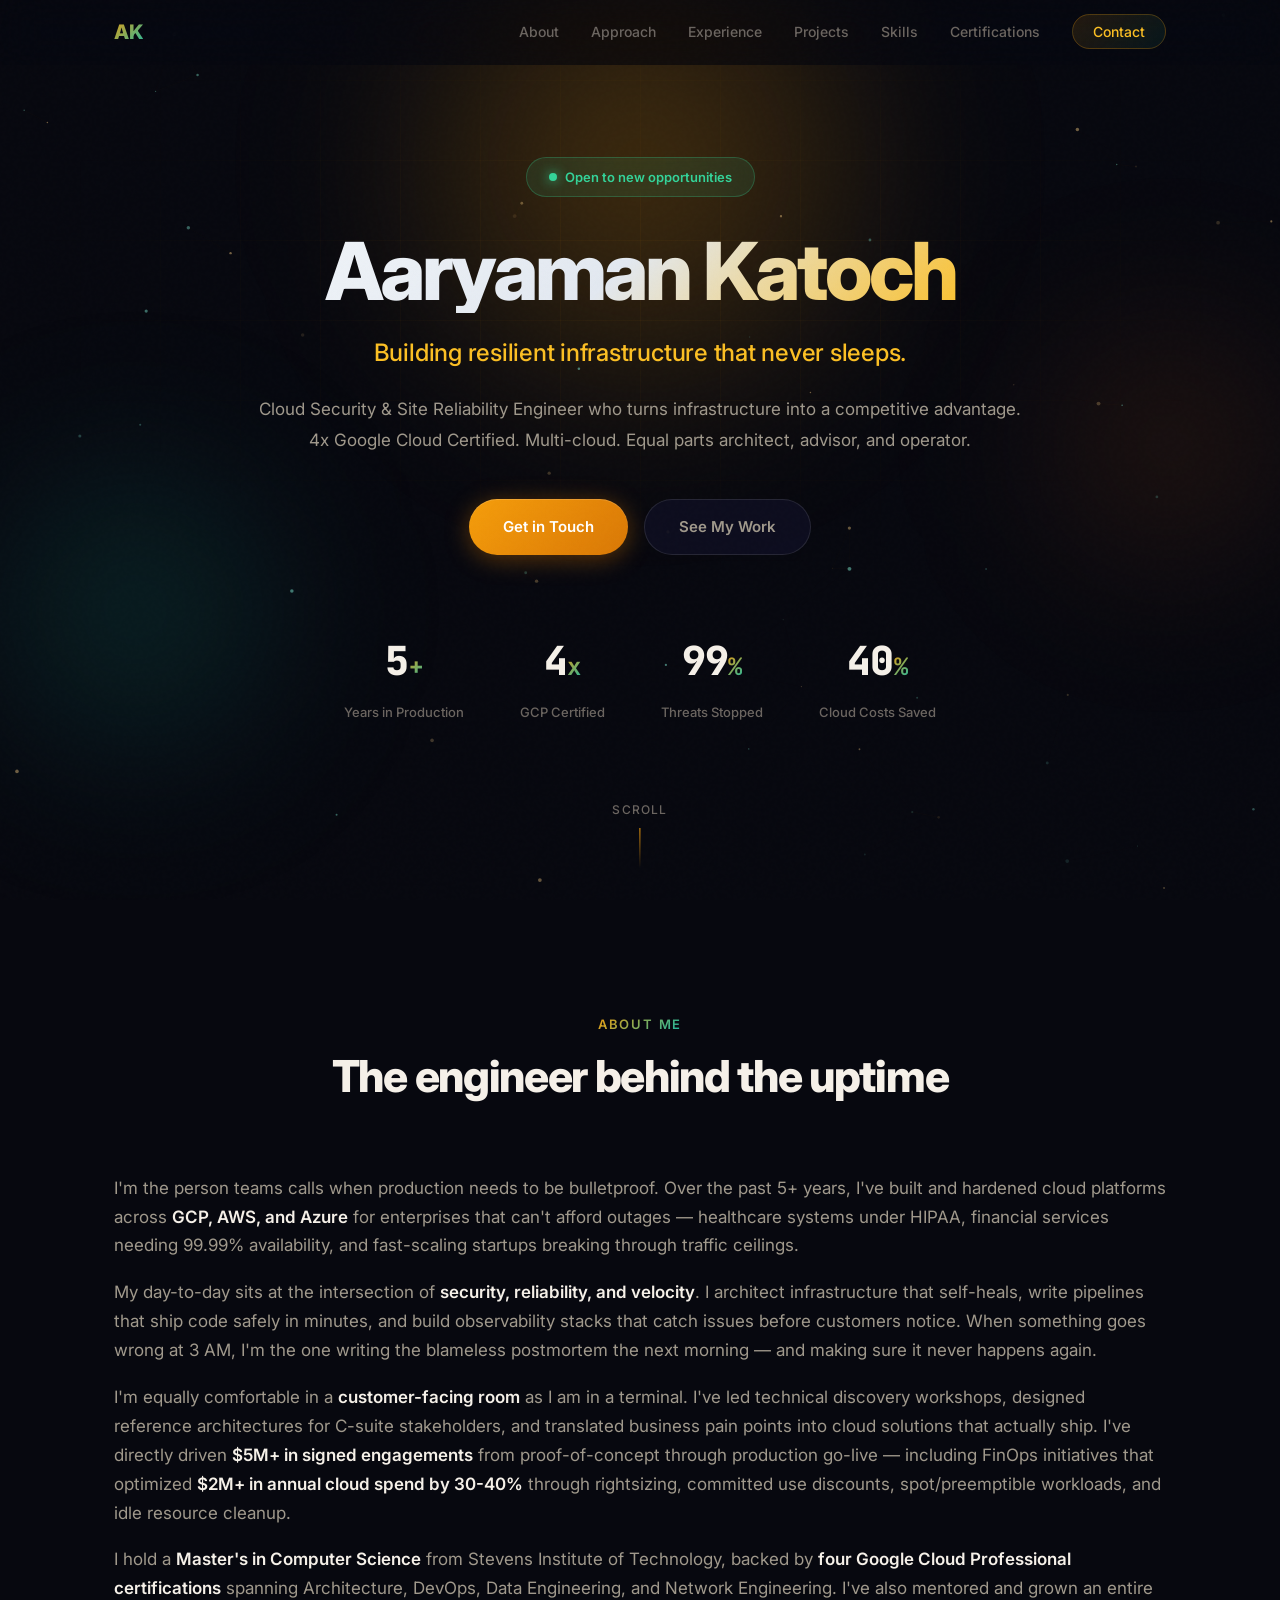
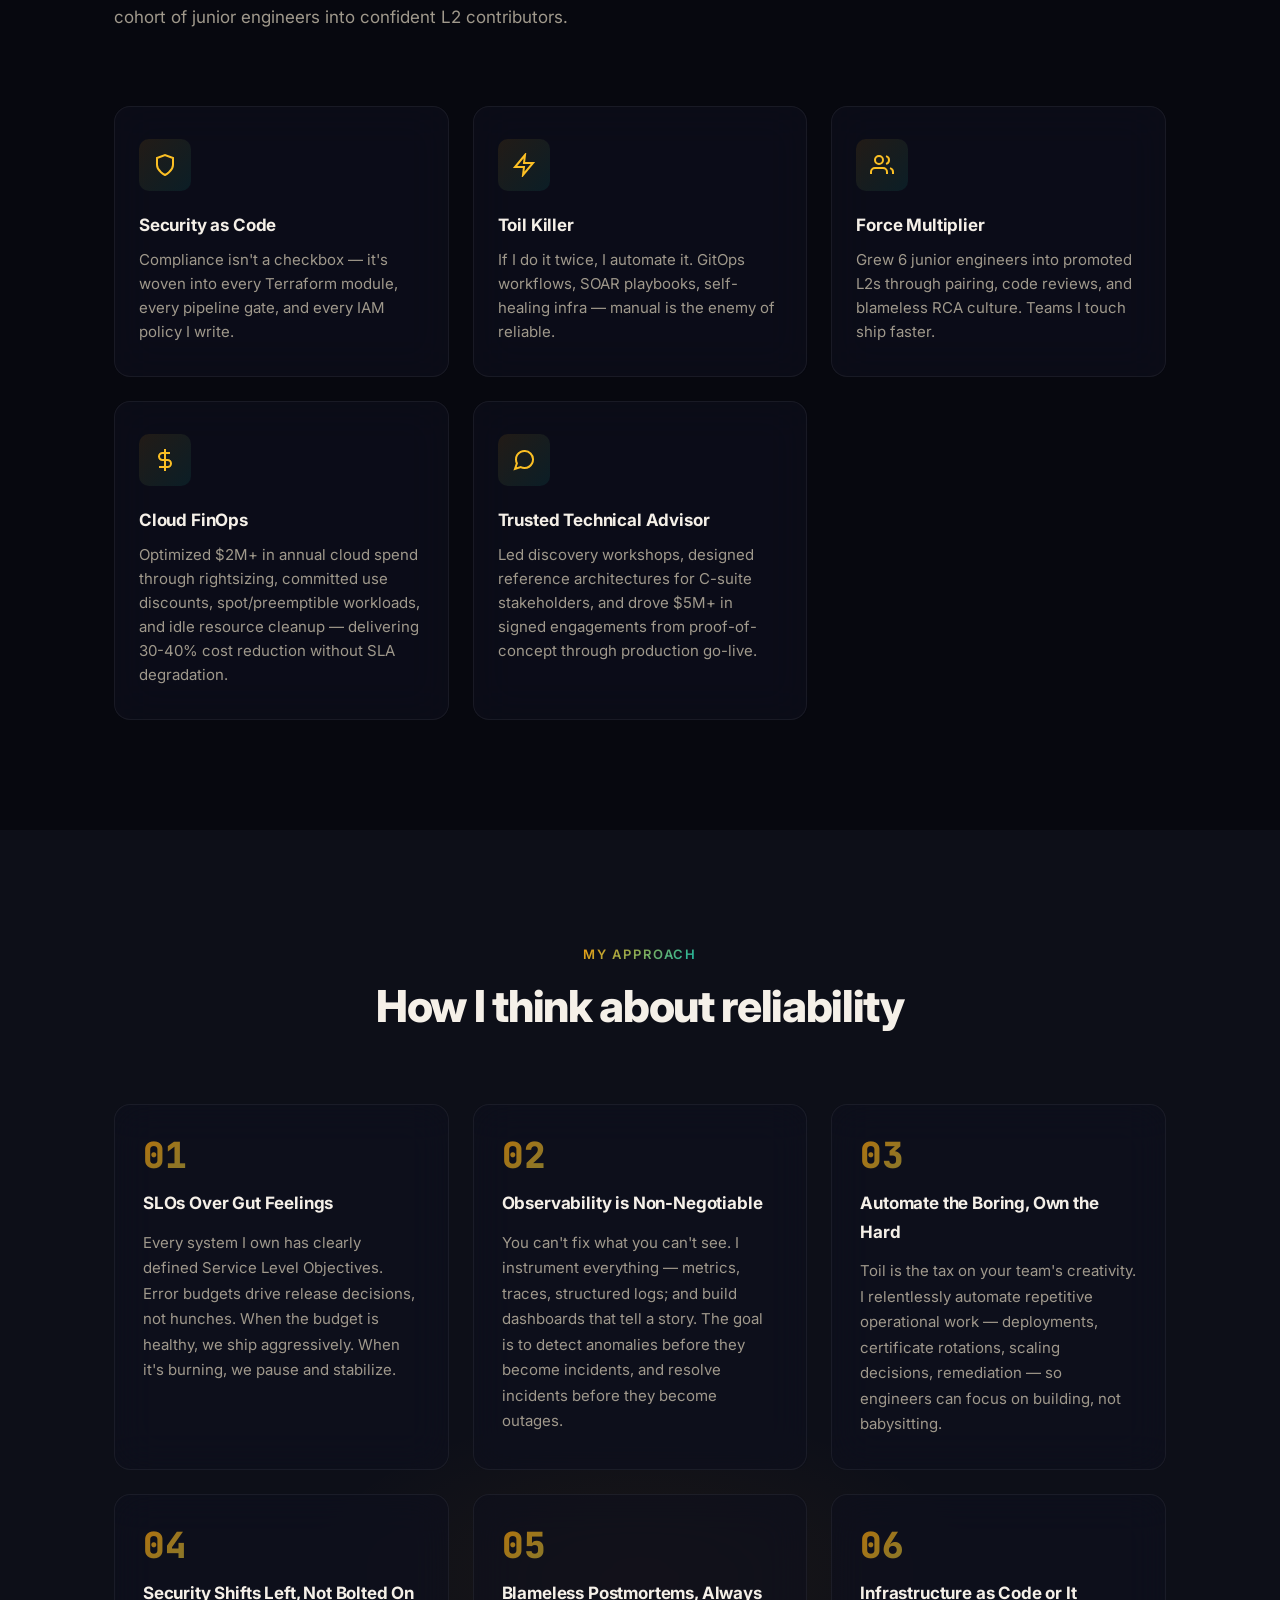
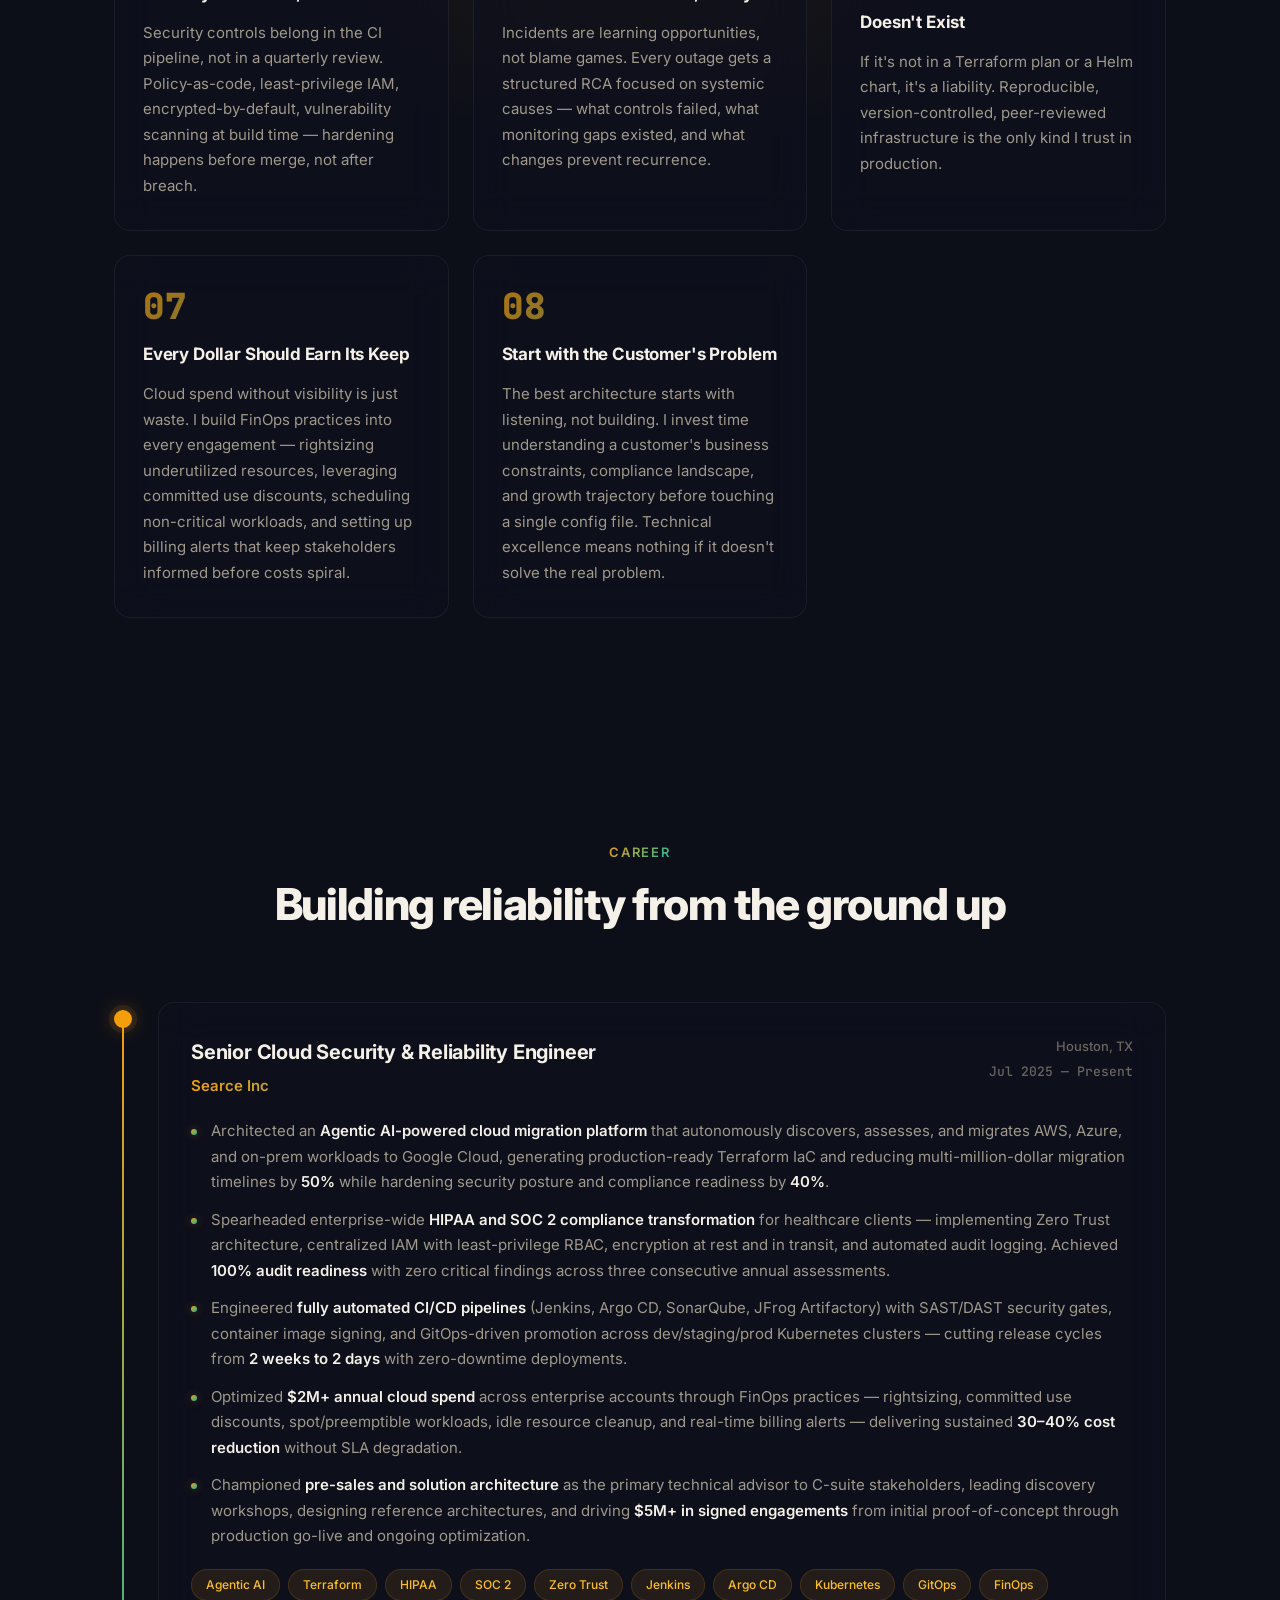
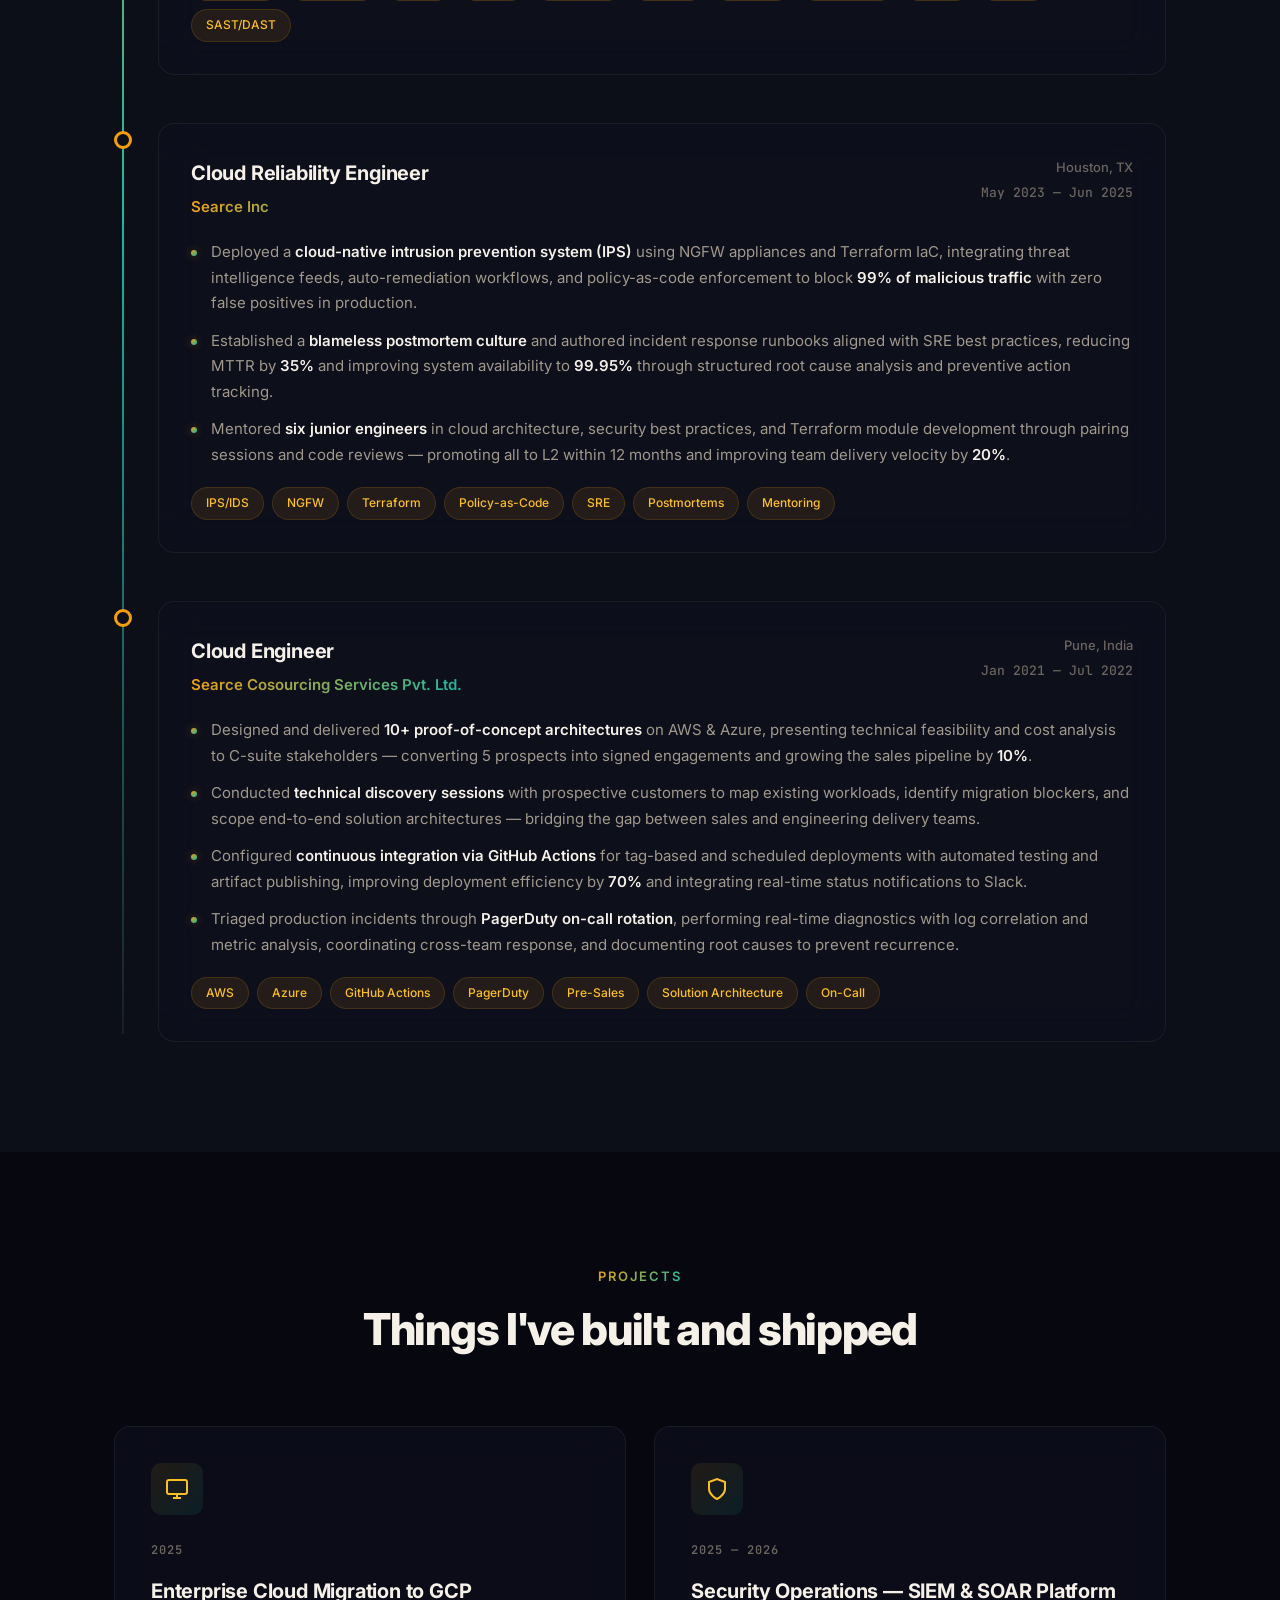
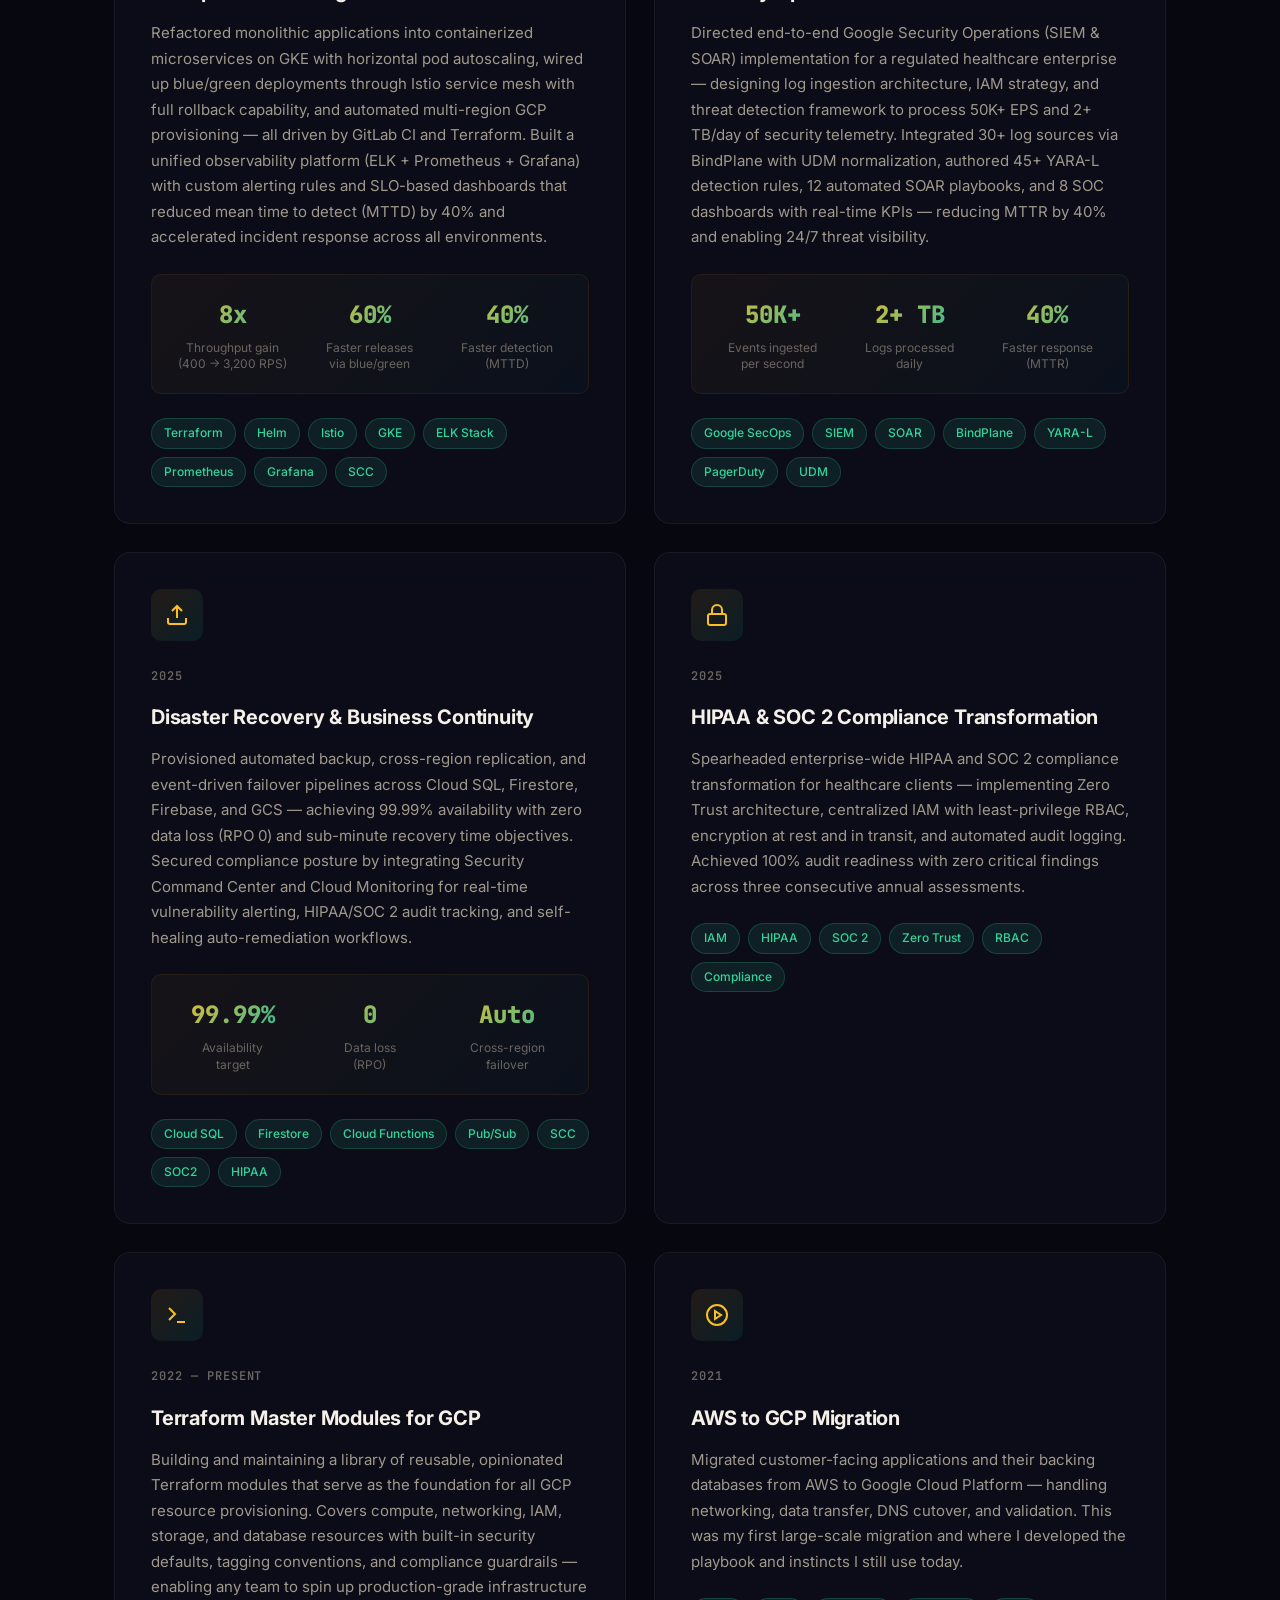
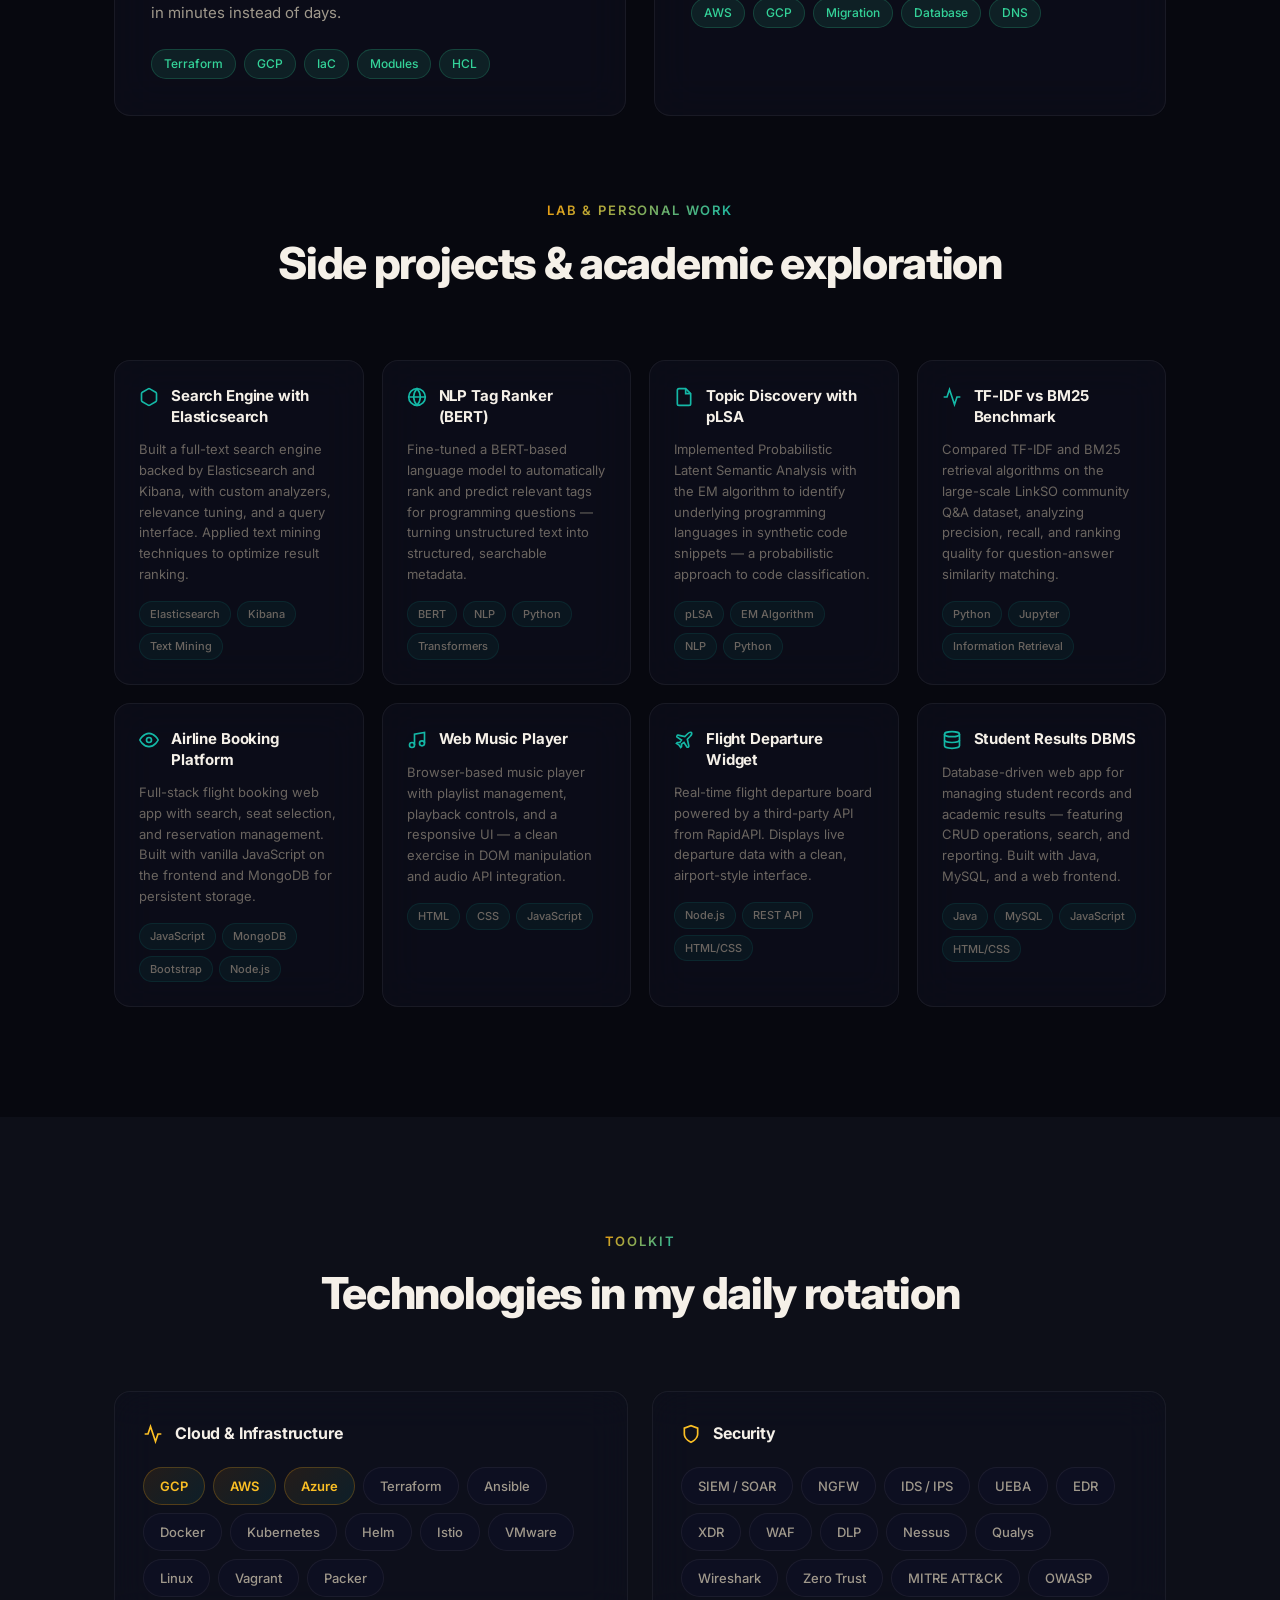
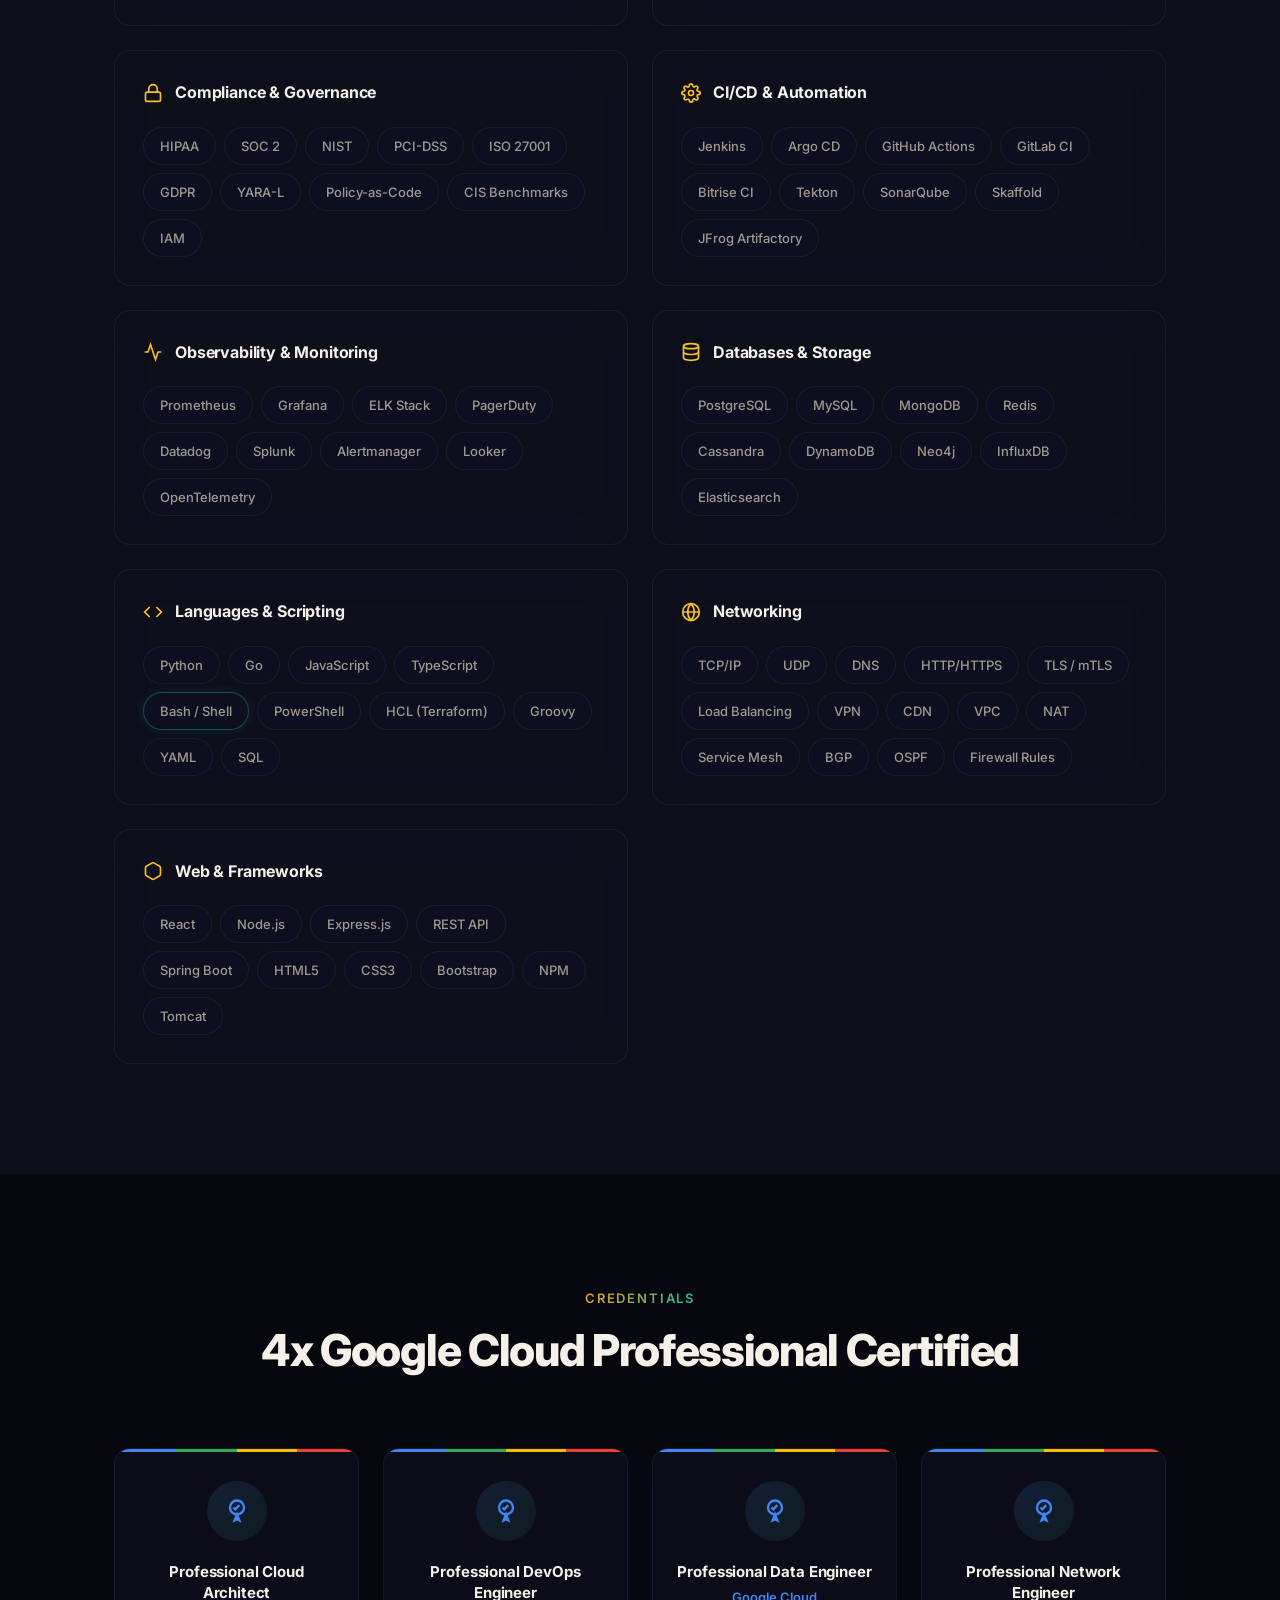
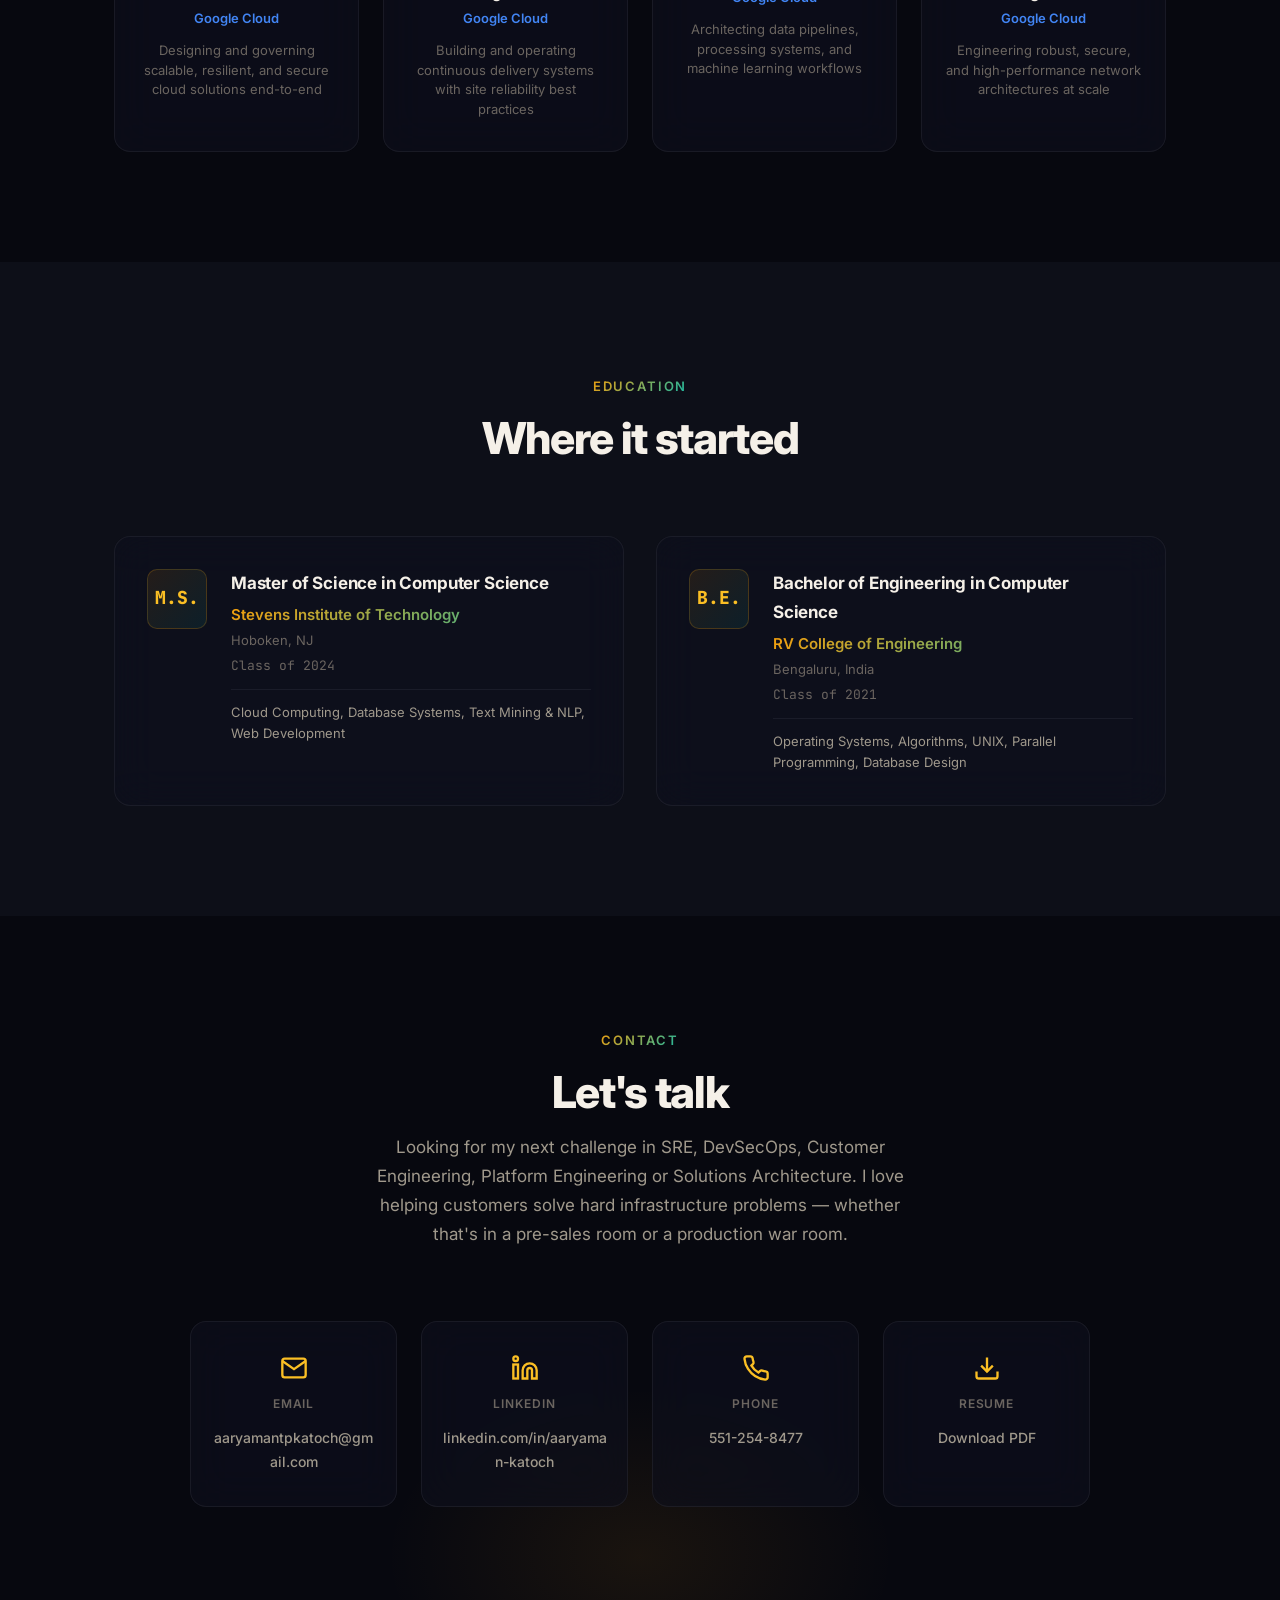
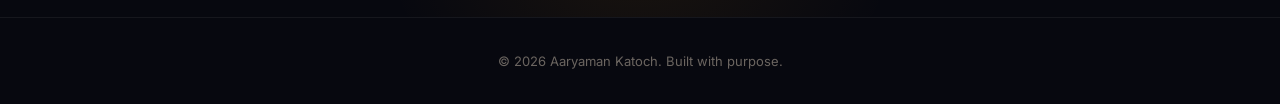
==== commit 1eaec4f5: "Rename resume files to remove _SRE suffix Co-Authored-By: Claude Opus 4.6 <noreply@anthropic.com>" ====
--- a/index.html
+++ b/index.html
@@ -680,7 +680,7 @@
                     <span class="contact-label">Phone</span>
                     <span class="contact-value">551-254-8477</span>
                 </a>
-                <a href="Resume_AaryamanKatoch_SRE.pdf" download class="contact-card glass-card">
+                <a href="Resume_AaryamanKatoch.pdf" download class="contact-card glass-card">
                     <svg viewBox="0 0 24 24" fill="none" stroke="currentColor" stroke-width="2"><path d="M21 15v4a2 2 0 0 1-2 2H5a2 2 0 0 1-2-2v-4"/><polyline points="7 10 12 15 17 10"/><line x1="12" y1="15" x2="12" y2="3"/></svg>
                     <span class="contact-label">Resume</span>
                     <span class="contact-value">Download PDF</span>
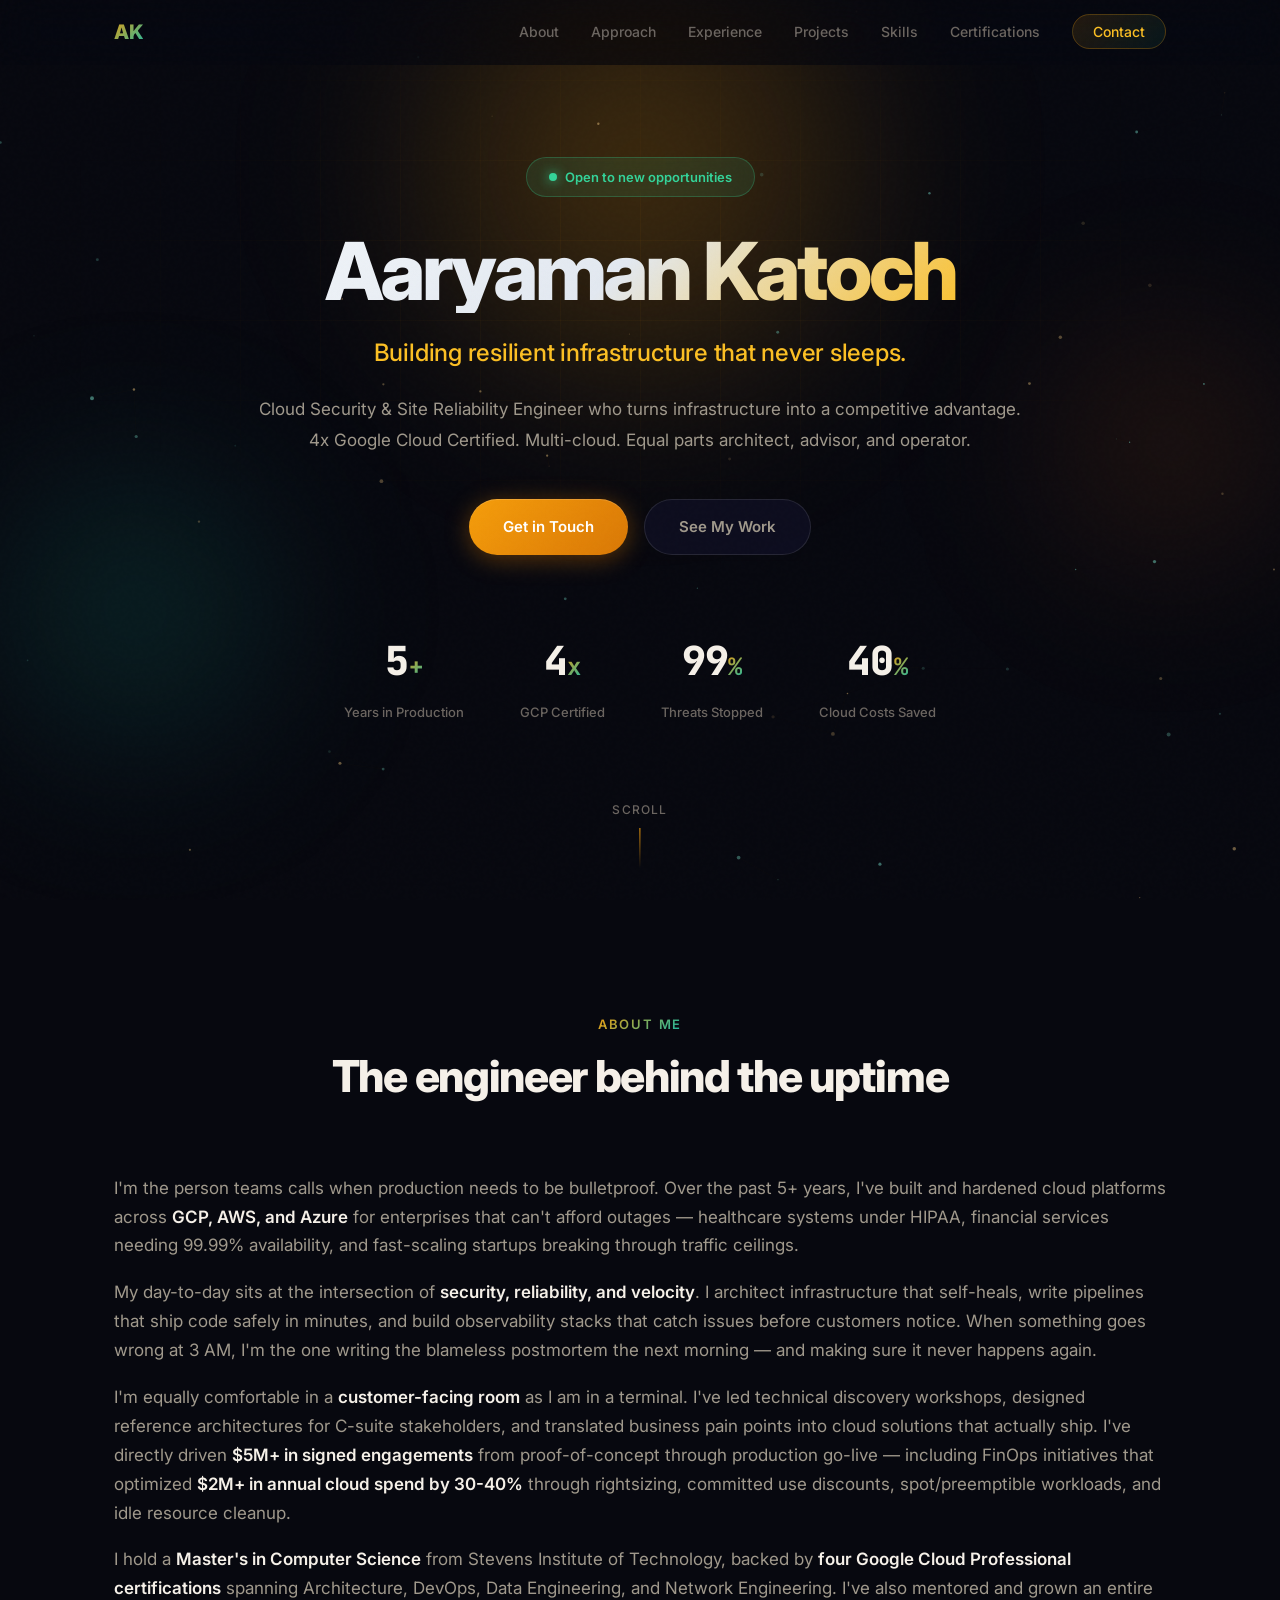
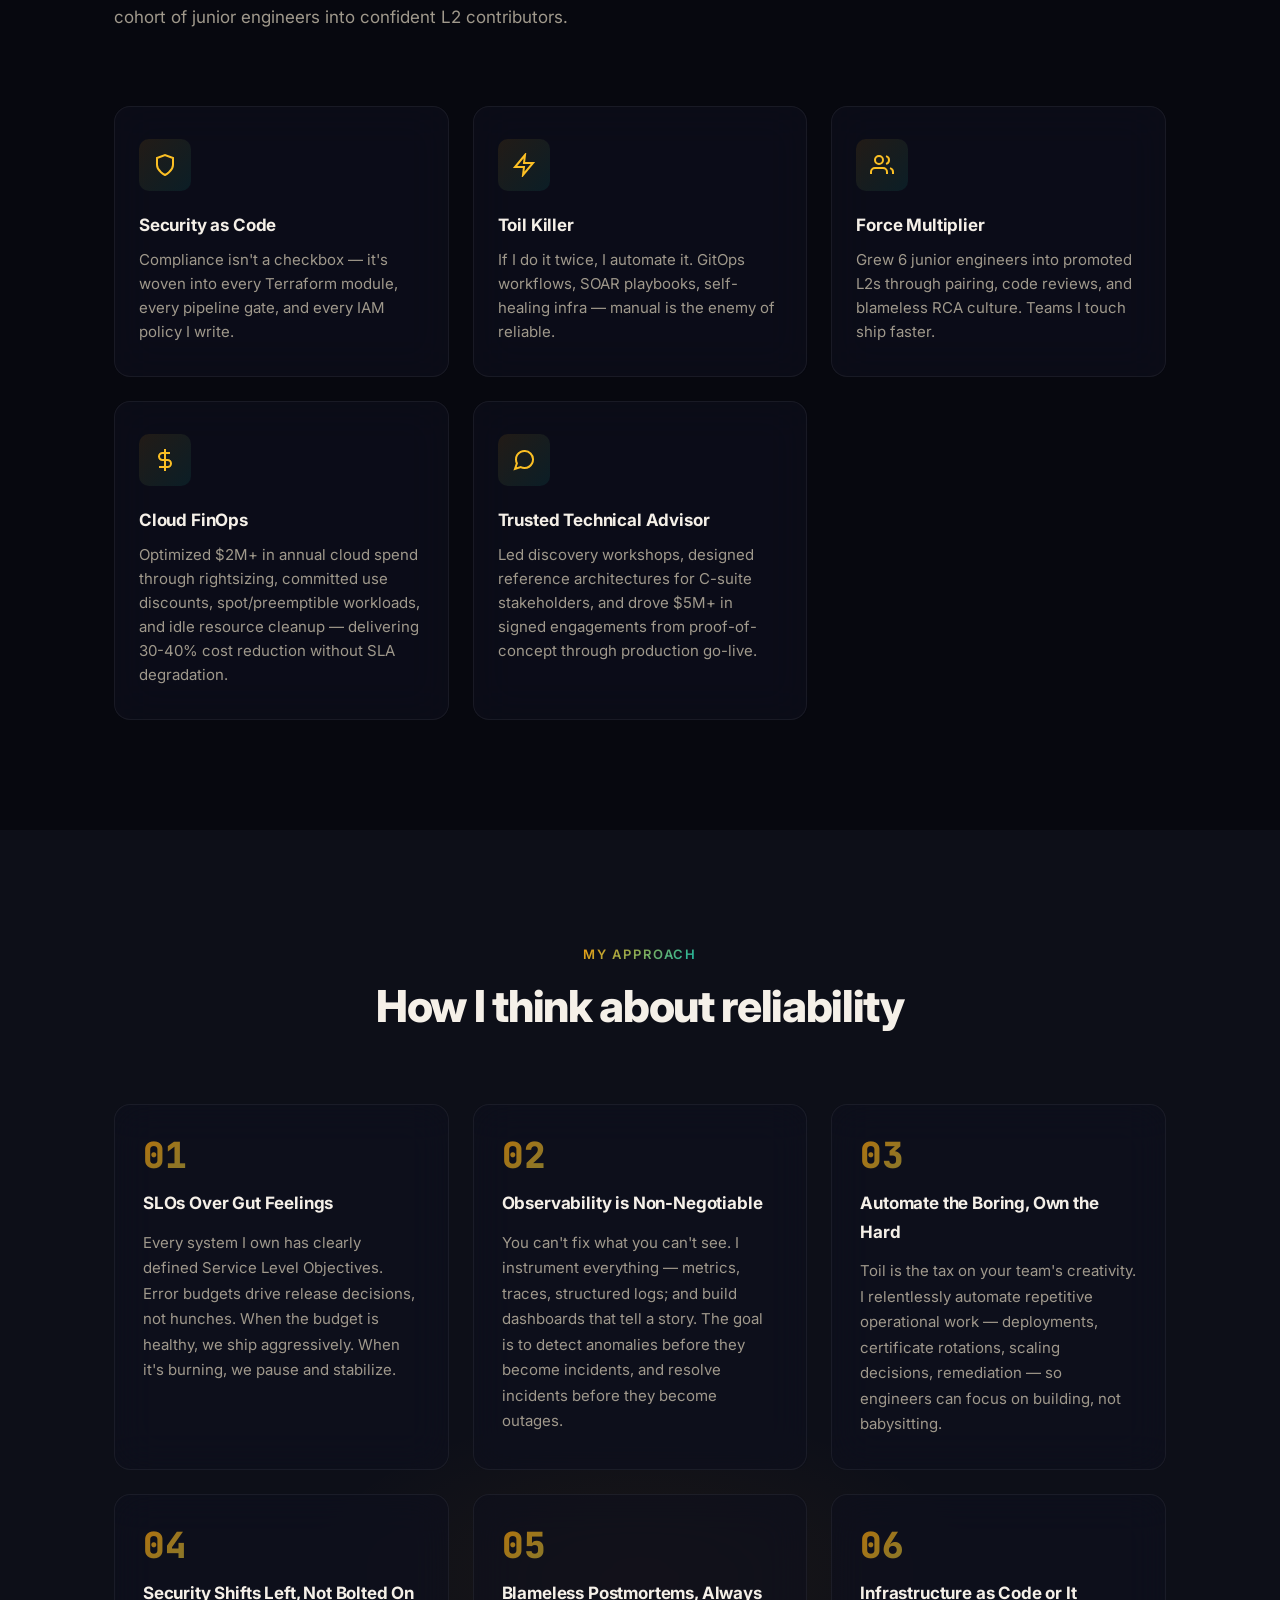
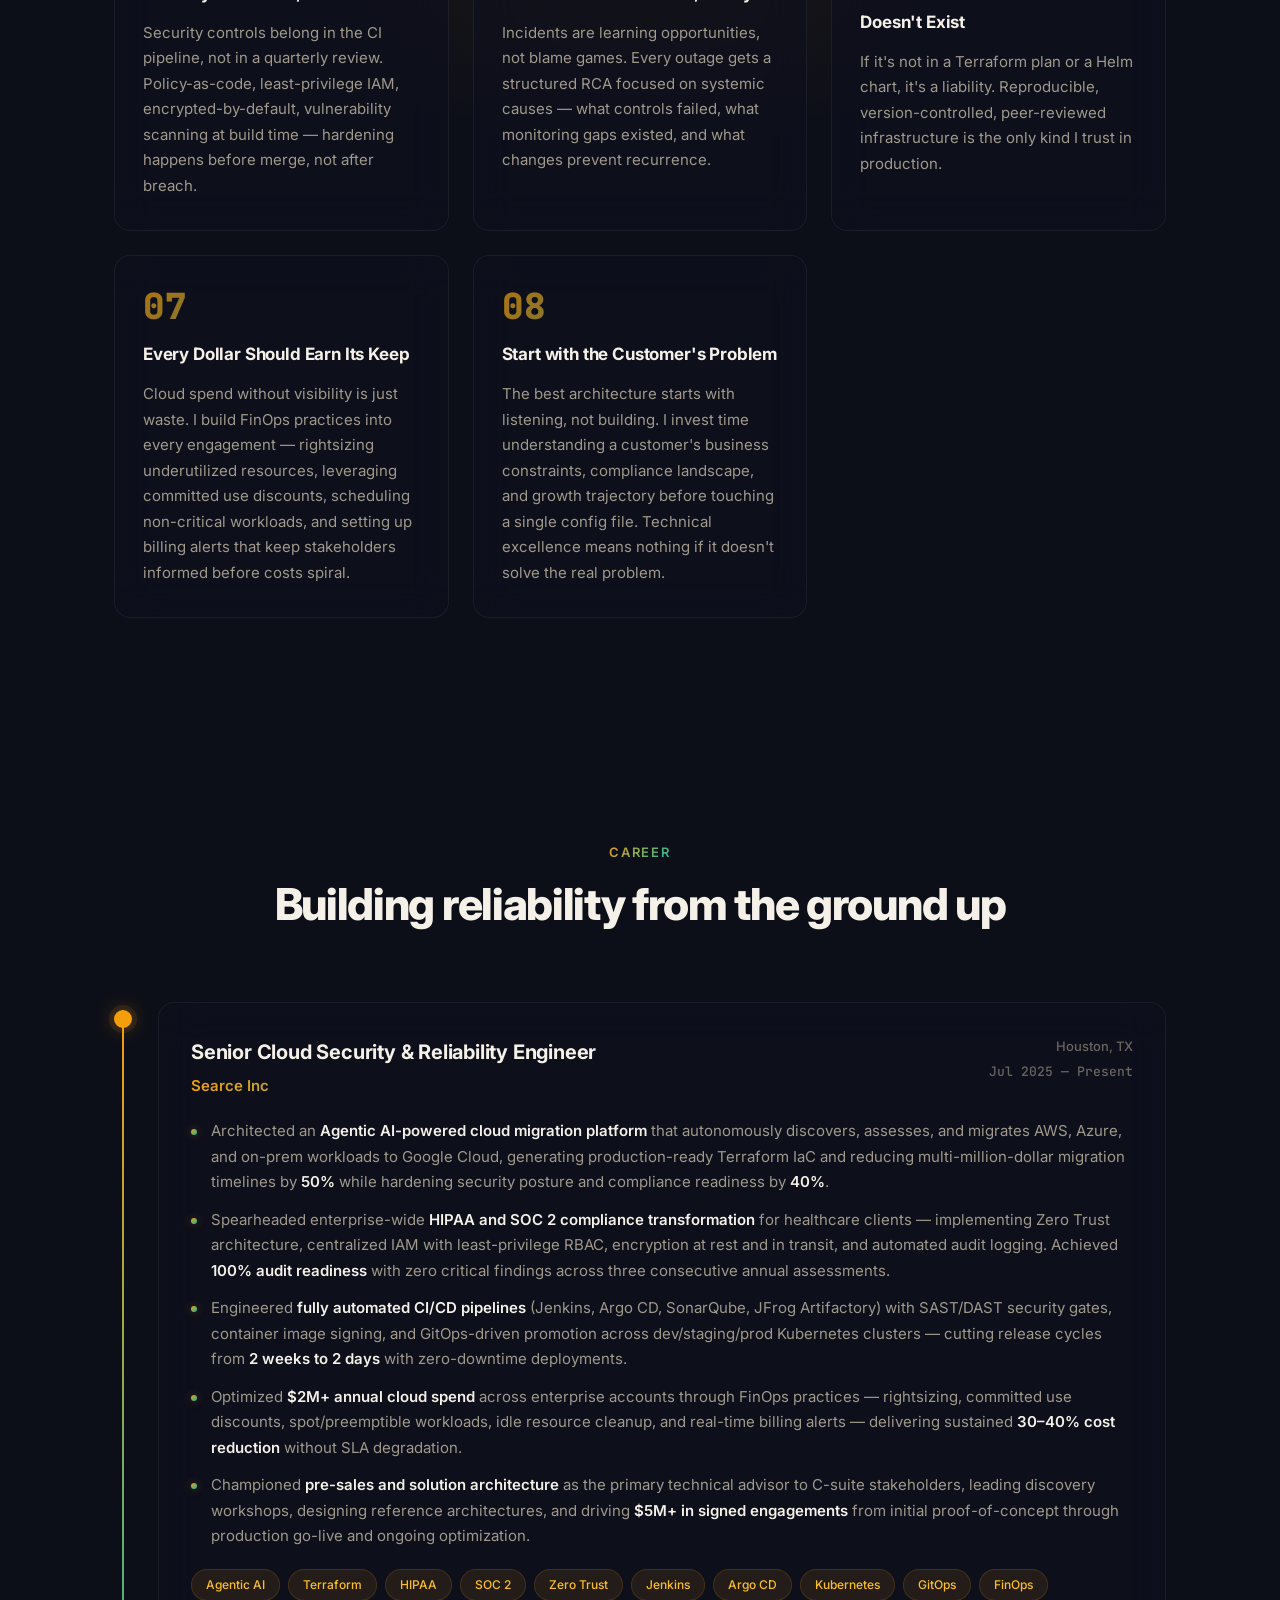
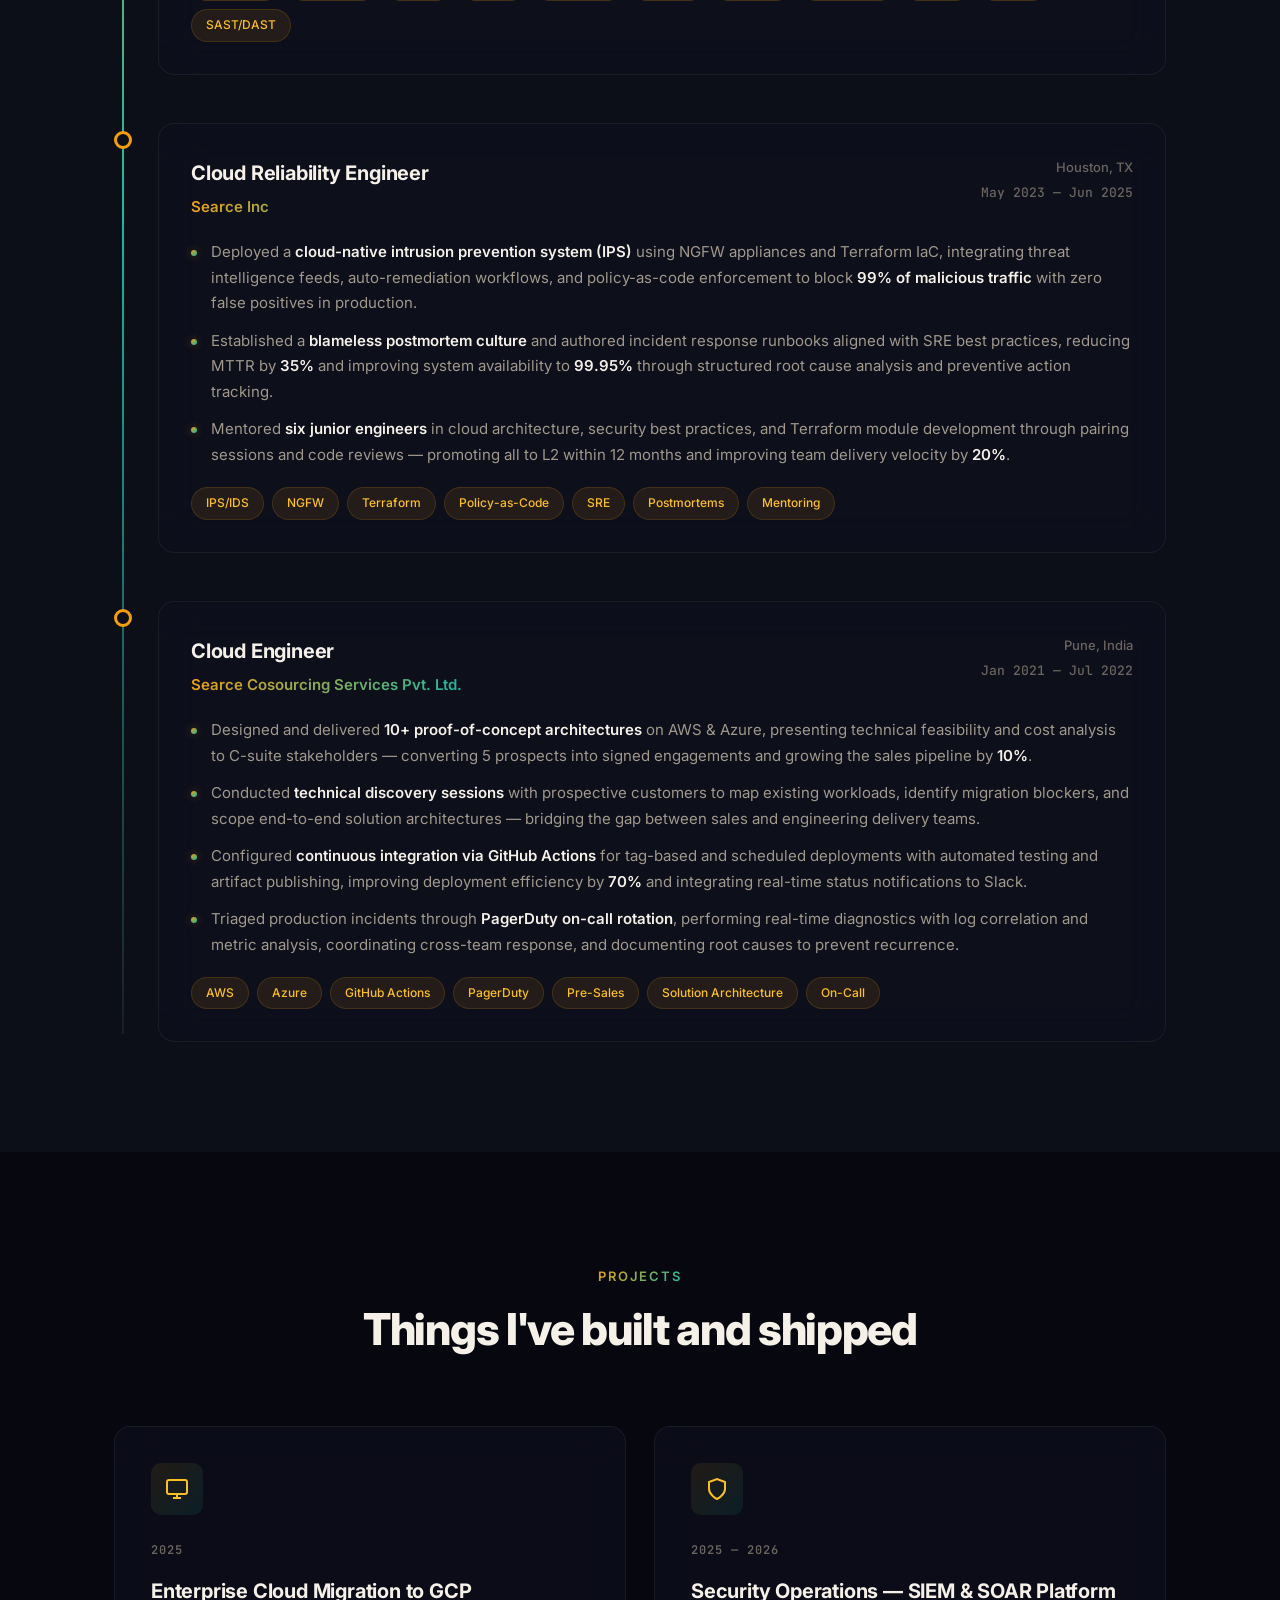
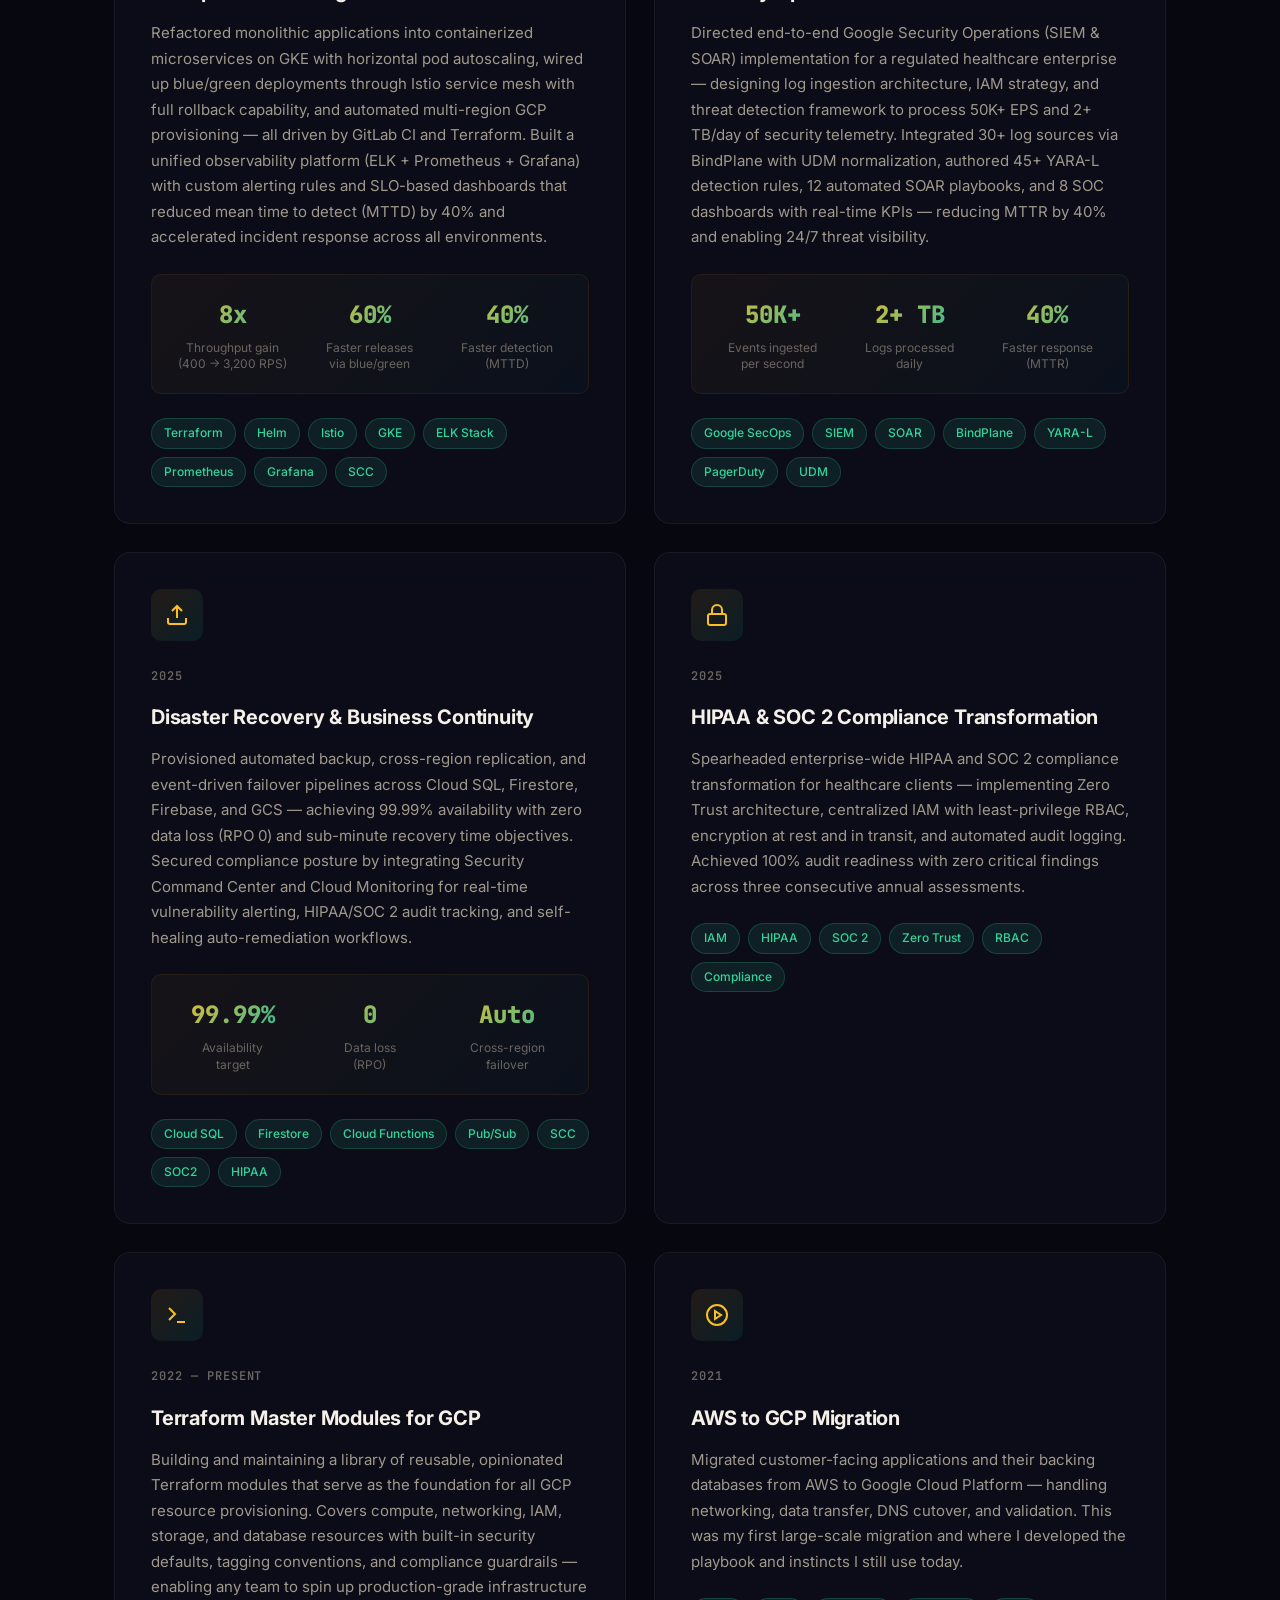
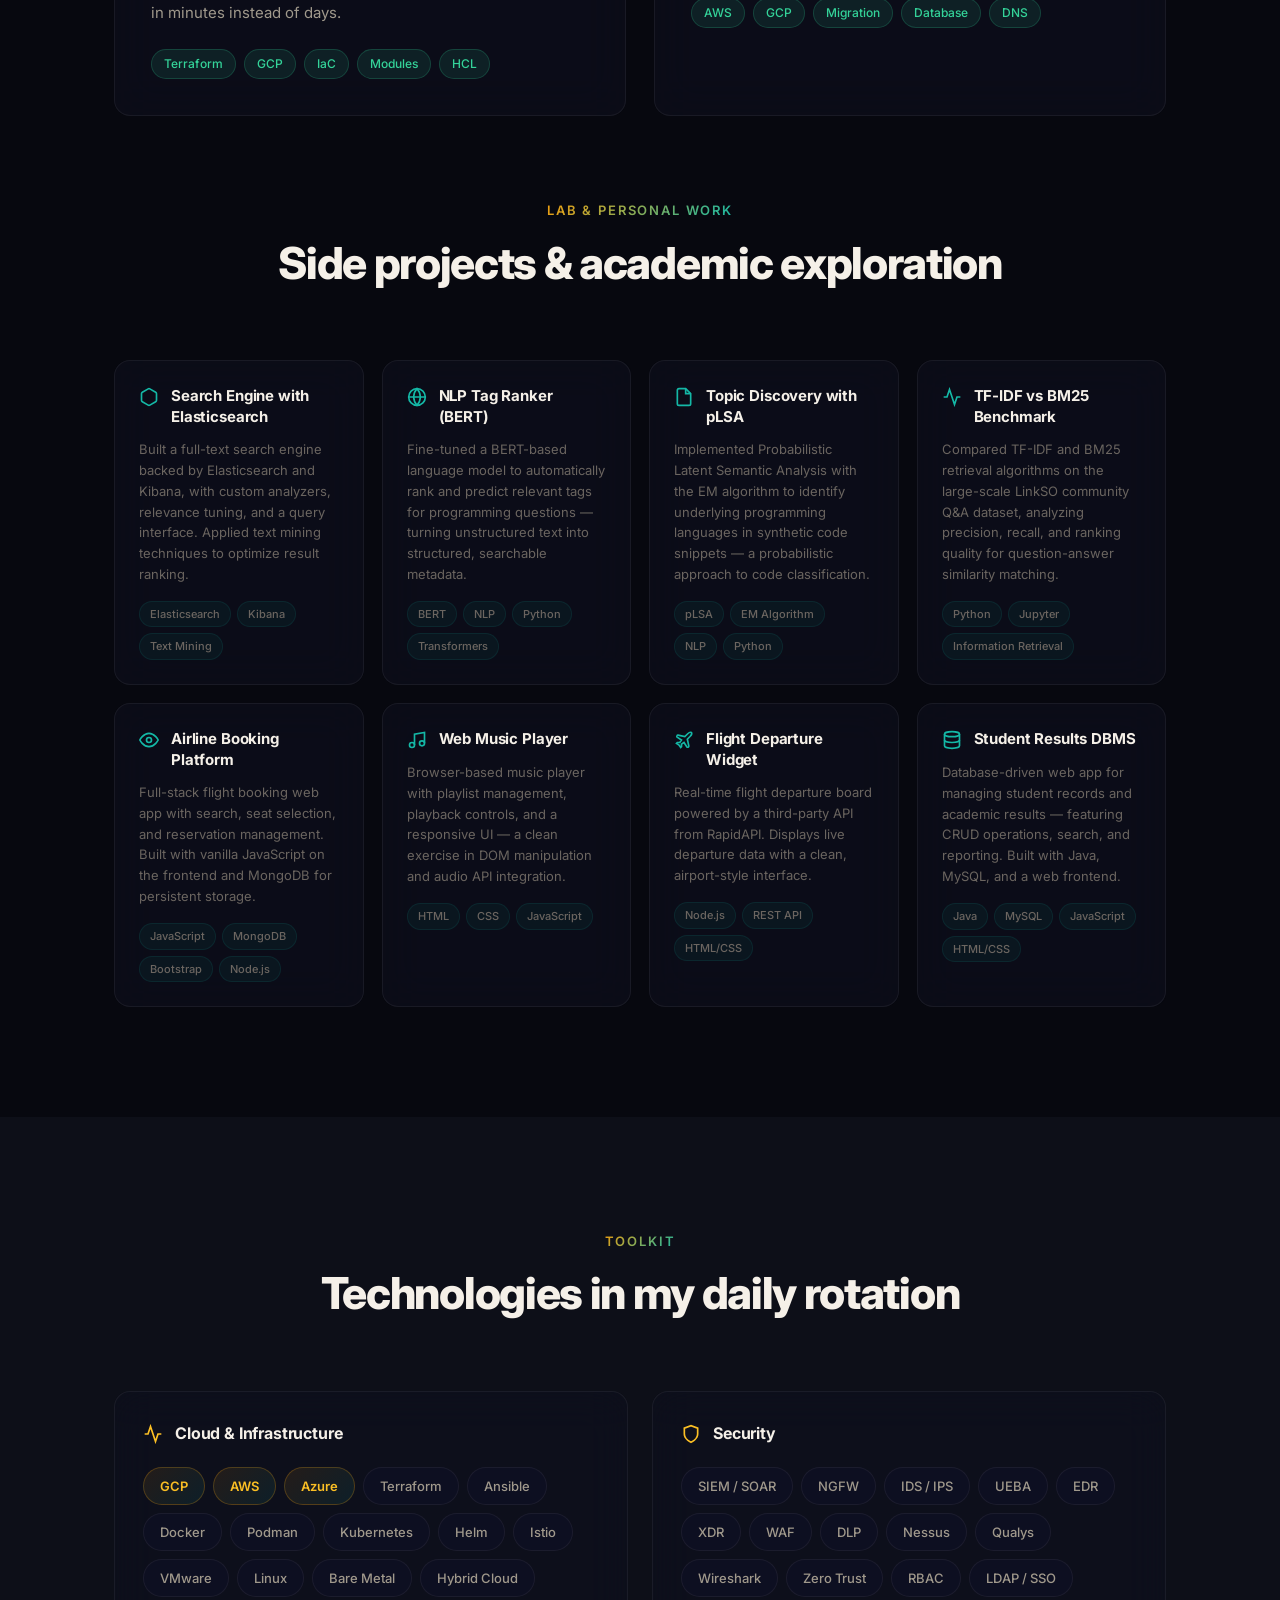
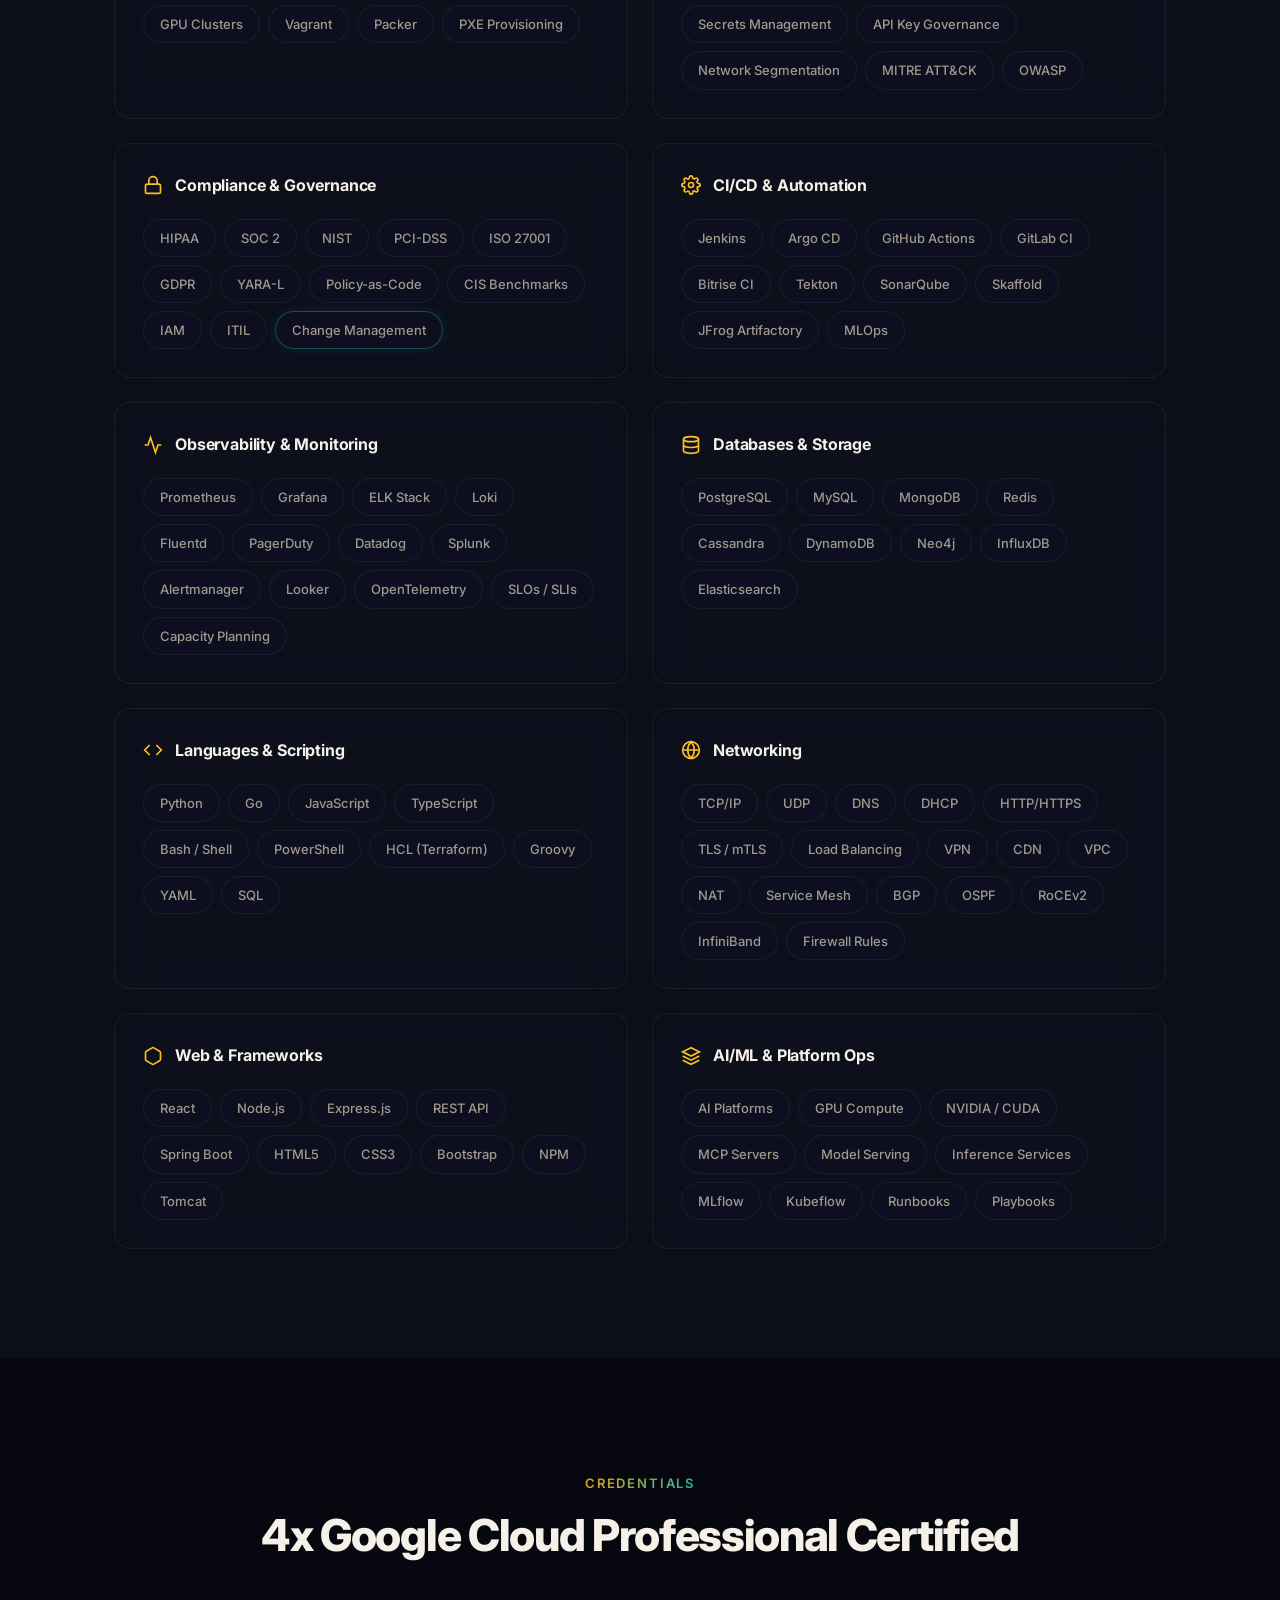
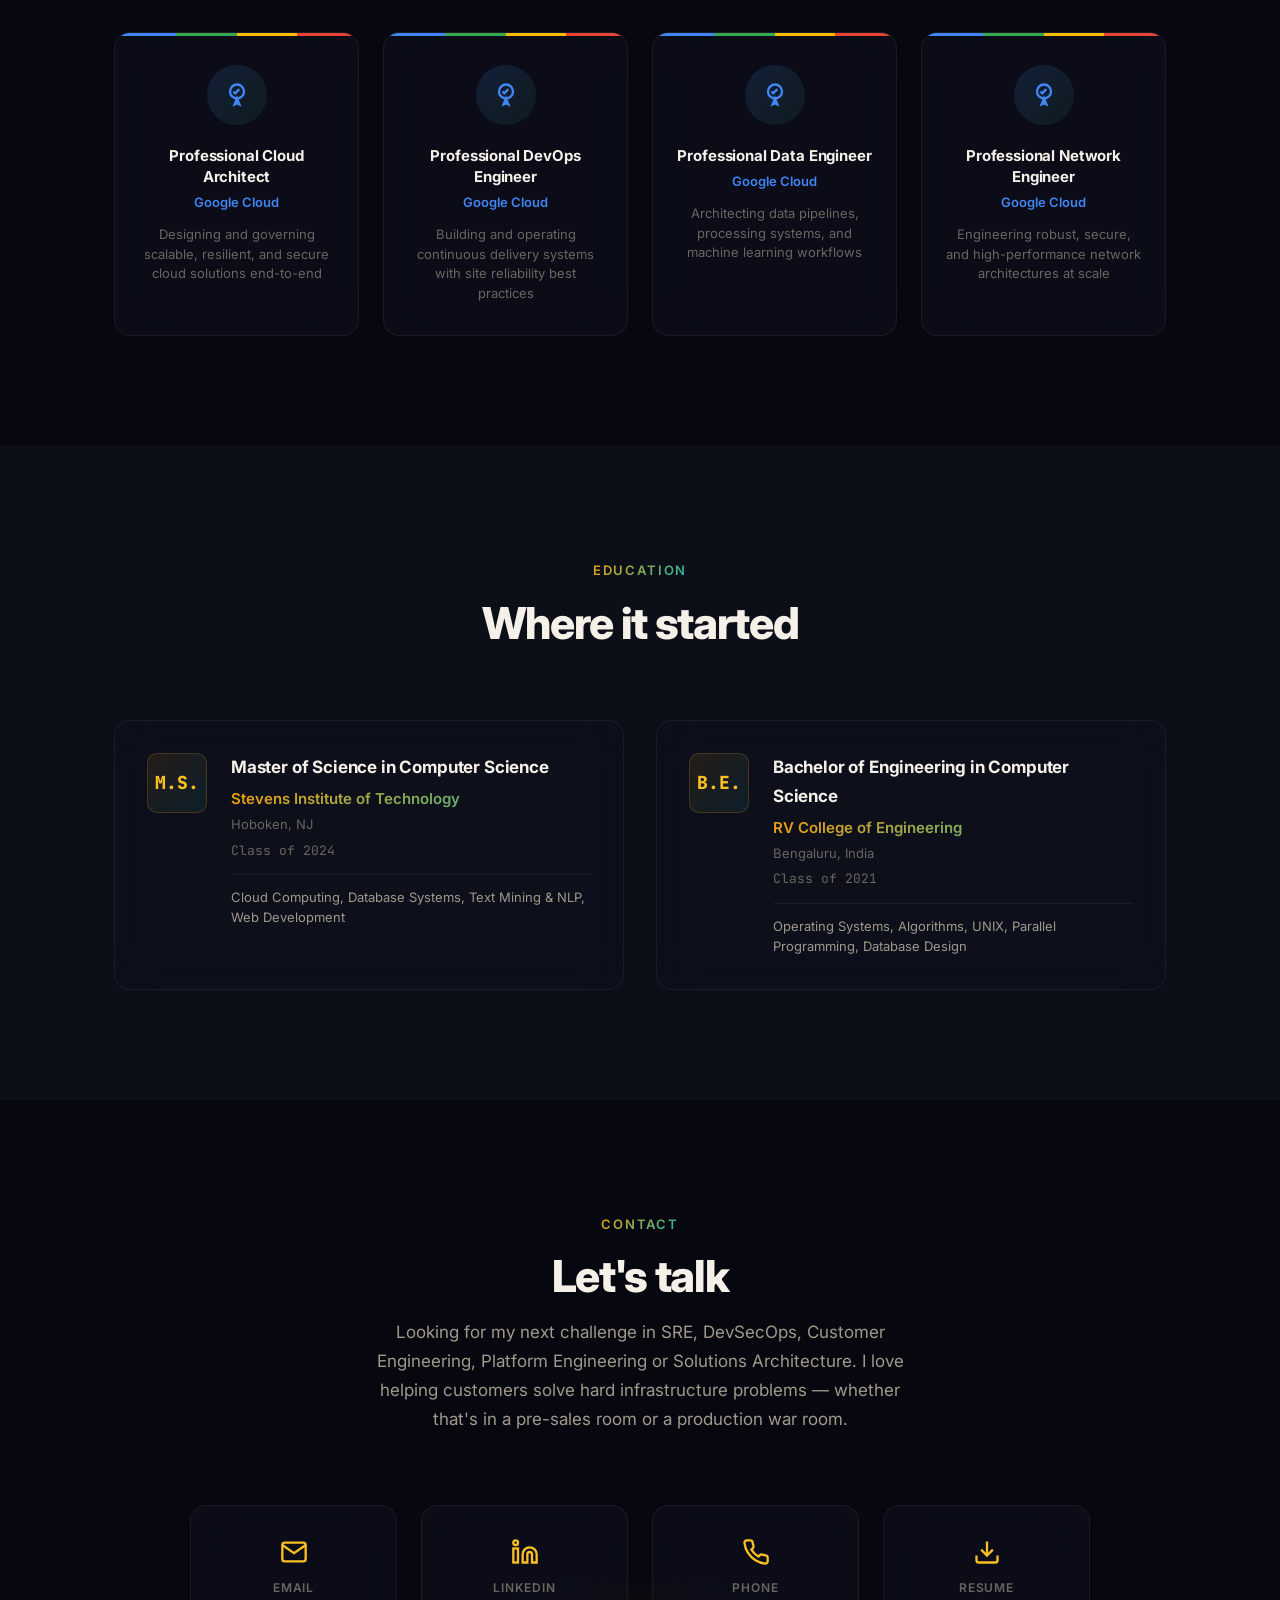
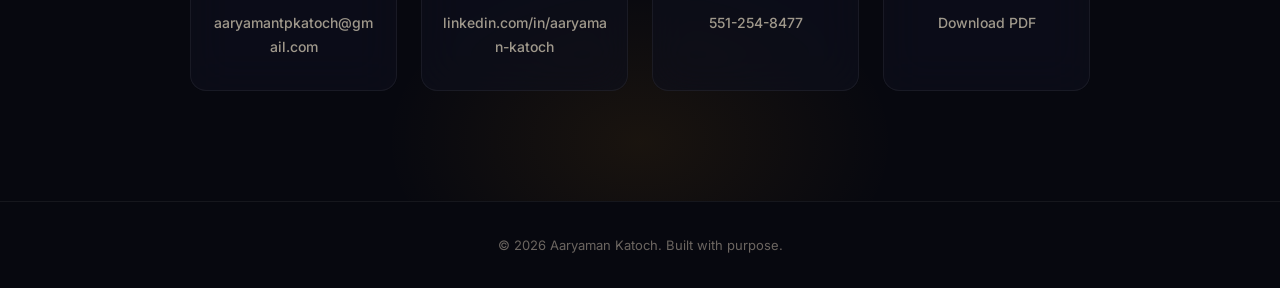
==== commit e2bed505: "Add AI/ML, security, networking, and observability skills to website Co-Authored-By: Claude Opus 4.6" ====
--- a/index.html
+++ b/index.html
@@ -501,7 +501,7 @@
                         Cloud &amp; Infrastructure
                     </h3>
                     <div class="skill-tags">
-                        <span class="skill-highlight">GCP</span><span class="skill-highlight">AWS</span><span class="skill-highlight">Azure</span><span>Terraform</span><span>Ansible</span><span>Docker</span><span>Kubernetes</span><span>Helm</span><span>Istio</span><span>VMware</span><span>Linux</span><span>Vagrant</span><span>Packer</span>
+                        <span class="skill-highlight">GCP</span><span class="skill-highlight">AWS</span><span class="skill-highlight">Azure</span><span>Terraform</span><span>Ansible</span><span>Docker</span><span>Podman</span><span>Kubernetes</span><span>Helm</span><span>Istio</span><span>VMware</span><span>Linux</span><span>Bare Metal</span><span>Hybrid Cloud</span><span>GPU Clusters</span><span>Vagrant</span><span>Packer</span><span>PXE Provisioning</span>
                     </div>
                 </div>
                 <div class="skill-category glass-card reveal">
@@ -510,7 +510,7 @@
                         Security
                     </h3>
                     <div class="skill-tags">
-                        <span>SIEM / SOAR</span><span>NGFW</span><span>IDS / IPS</span><span>UEBA</span><span>EDR</span><span>XDR</span><span>WAF</span><span>DLP</span><span>Nessus</span><span>Qualys</span><span>Wireshark</span><span>Zero Trust</span><span>MITRE ATT&amp;CK</span><span>OWASP</span>
+                        <span>SIEM / SOAR</span><span>NGFW</span><span>IDS / IPS</span><span>UEBA</span><span>EDR</span><span>XDR</span><span>WAF</span><span>DLP</span><span>Nessus</span><span>Qualys</span><span>Wireshark</span><span>Zero Trust</span><span>RBAC</span><span>LDAP / SSO</span><span>Secrets Management</span><span>API Key Governance</span><span>Network Segmentation</span><span>MITRE ATT&amp;CK</span><span>OWASP</span>
                     </div>
                 </div>
                 <div class="skill-category glass-card reveal">
@@ -519,7 +519,7 @@
                         Compliance &amp; Governance
                     </h3>
                     <div class="skill-tags">
-                        <span>HIPAA</span><span>SOC 2</span><span>NIST</span><span>PCI-DSS</span><span>ISO 27001</span><span>GDPR</span><span>YARA-L</span><span>Policy-as-Code</span><span>CIS Benchmarks</span><span>IAM</span>
+                        <span>HIPAA</span><span>SOC 2</span><span>NIST</span><span>PCI-DSS</span><span>ISO 27001</span><span>GDPR</span><span>YARA-L</span><span>Policy-as-Code</span><span>CIS Benchmarks</span><span>IAM</span><span>ITIL</span><span>Change Management</span>
                     </div>
                 </div>
                 <div class="skill-category glass-card reveal">
@@ -528,7 +528,7 @@
                         CI/CD &amp; Automation
                     </h3>
                     <div class="skill-tags">
-                        <span>Jenkins</span><span>Argo CD</span><span>GitHub Actions</span><span>GitLab CI</span><span>Bitrise CI</span><span>Tekton</span><span>SonarQube</span><span>Skaffold</span><span>JFrog Artifactory</span>
+                        <span>Jenkins</span><span>Argo CD</span><span>GitHub Actions</span><span>GitLab CI</span><span>Bitrise CI</span><span>Tekton</span><span>SonarQube</span><span>Skaffold</span><span>JFrog Artifactory</span><span>MLOps</span>
                     </div>
                 </div>
                 <div class="skill-category glass-card reveal">
@@ -537,7 +537,7 @@
                         Observability &amp; Monitoring
                     </h3>
                     <div class="skill-tags">
-                        <span>Prometheus</span><span>Grafana</span><span>ELK Stack</span><span>PagerDuty</span><span>Datadog</span><span>Splunk</span><span>Alertmanager</span><span>Looker</span><span>OpenTelemetry</span>
+                        <span>Prometheus</span><span>Grafana</span><span>ELK Stack</span><span>Loki</span><span>Fluentd</span><span>PagerDuty</span><span>Datadog</span><span>Splunk</span><span>Alertmanager</span><span>Looker</span><span>OpenTelemetry</span><span>SLOs / SLIs</span><span>Capacity Planning</span>
                     </div>
                 </div>
                 <div class="skill-category glass-card reveal">
@@ -564,7 +564,7 @@
                         Networking
                     </h3>
                     <div class="skill-tags">
-                        <span>TCP/IP</span><span>UDP</span><span>DNS</span><span>HTTP/HTTPS</span><span>TLS / mTLS</span><span>Load Balancing</span><span>VPN</span><span>CDN</span><span>VPC</span><span>NAT</span><span>Service Mesh</span><span>BGP</span><span>OSPF</span><span>Firewall Rules</span>
+                        <span>TCP/IP</span><span>UDP</span><span>DNS</span><span>DHCP</span><span>HTTP/HTTPS</span><span>TLS / mTLS</span><span>Load Balancing</span><span>VPN</span><span>CDN</span><span>VPC</span><span>NAT</span><span>Service Mesh</span><span>BGP</span><span>OSPF</span><span>RoCEv2</span><span>InfiniBand</span><span>Firewall Rules</span>
                     </div>
                 </div>
                 <div class="skill-category glass-card reveal">
@@ -574,6 +574,15 @@
                     </h3>
                     <div class="skill-tags">
                         <span>React</span><span>Node.js</span><span>Express.js</span><span>REST API</span><span>Spring Boot</span><span>HTML5</span><span>CSS3</span><span>Bootstrap</span><span>NPM</span><span>Tomcat</span>
+                    </div>
+                </div>
+                <div class="skill-category glass-card reveal">
+                    <h3>
+                        <svg viewBox="0 0 24 24" fill="none" stroke="currentColor" stroke-width="2"><path d="M12 2L2 7l10 5 10-5-10-5z"/><path d="M2 17l10 5 10-5"/><path d="M2 12l10 5 10-5"/></svg>
+                        AI/ML &amp; Platform Ops
+                    </h3>
+                    <div class="skill-tags">
+                        <span>AI Platforms</span><span>GPU Compute</span><span>NVIDIA / CUDA</span><span>MCP Servers</span><span>Model Serving</span><span>Inference Services</span><span>MLflow</span><span>Kubeflow</span><span>Runbooks</span><span>Playbooks</span>
                     </div>
                 </div>
             </div>
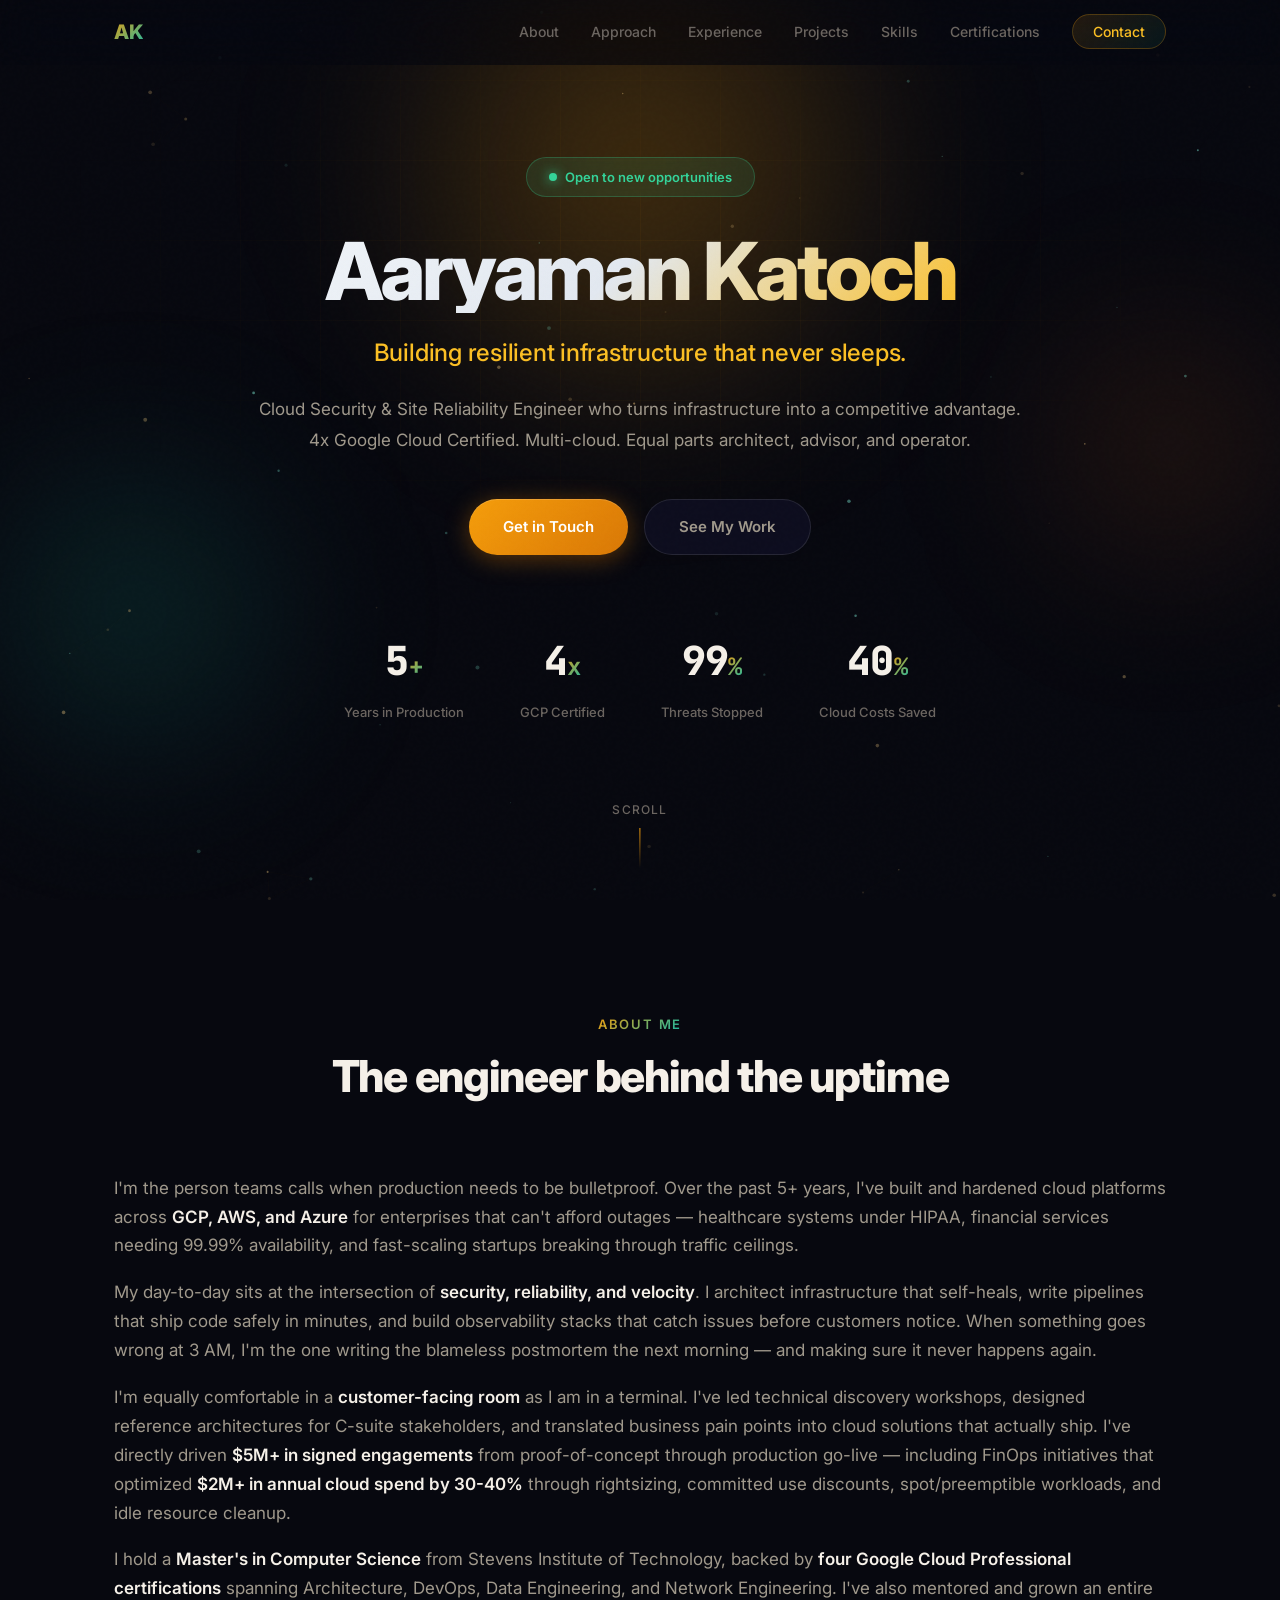
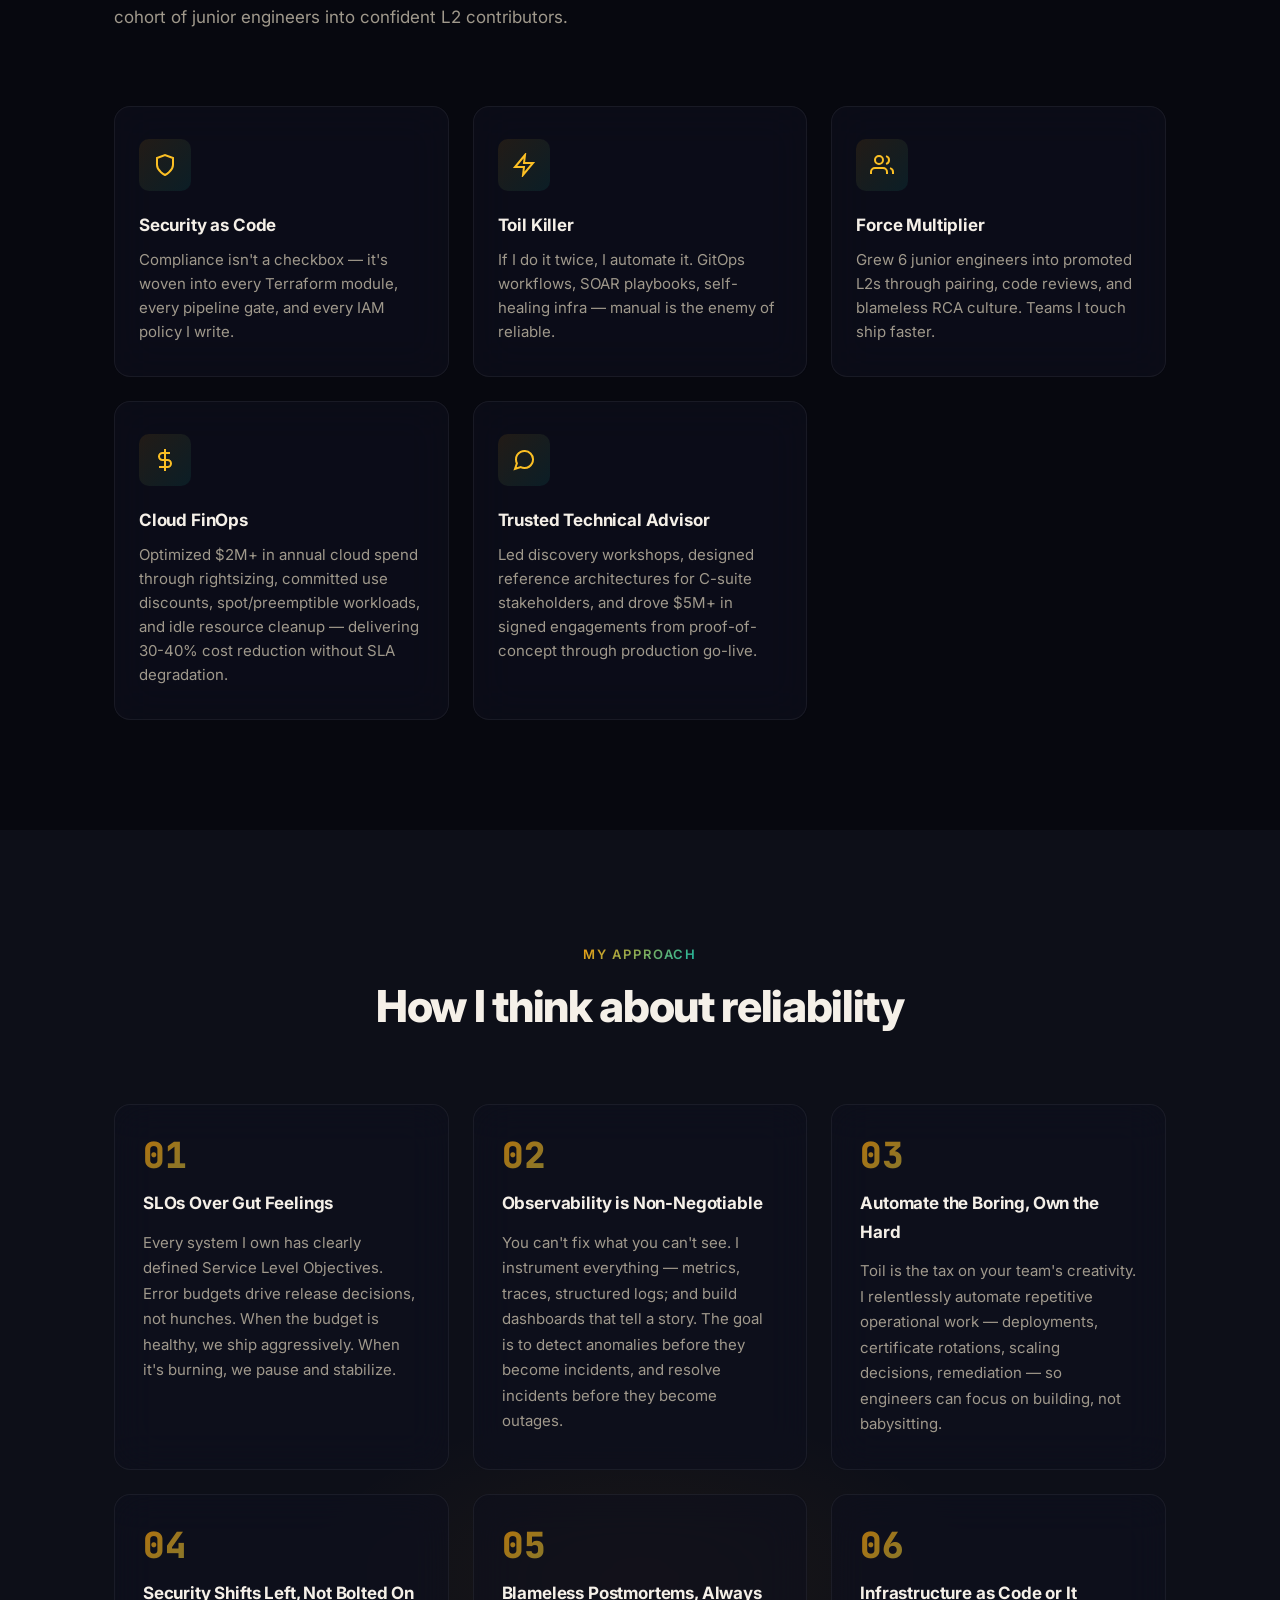
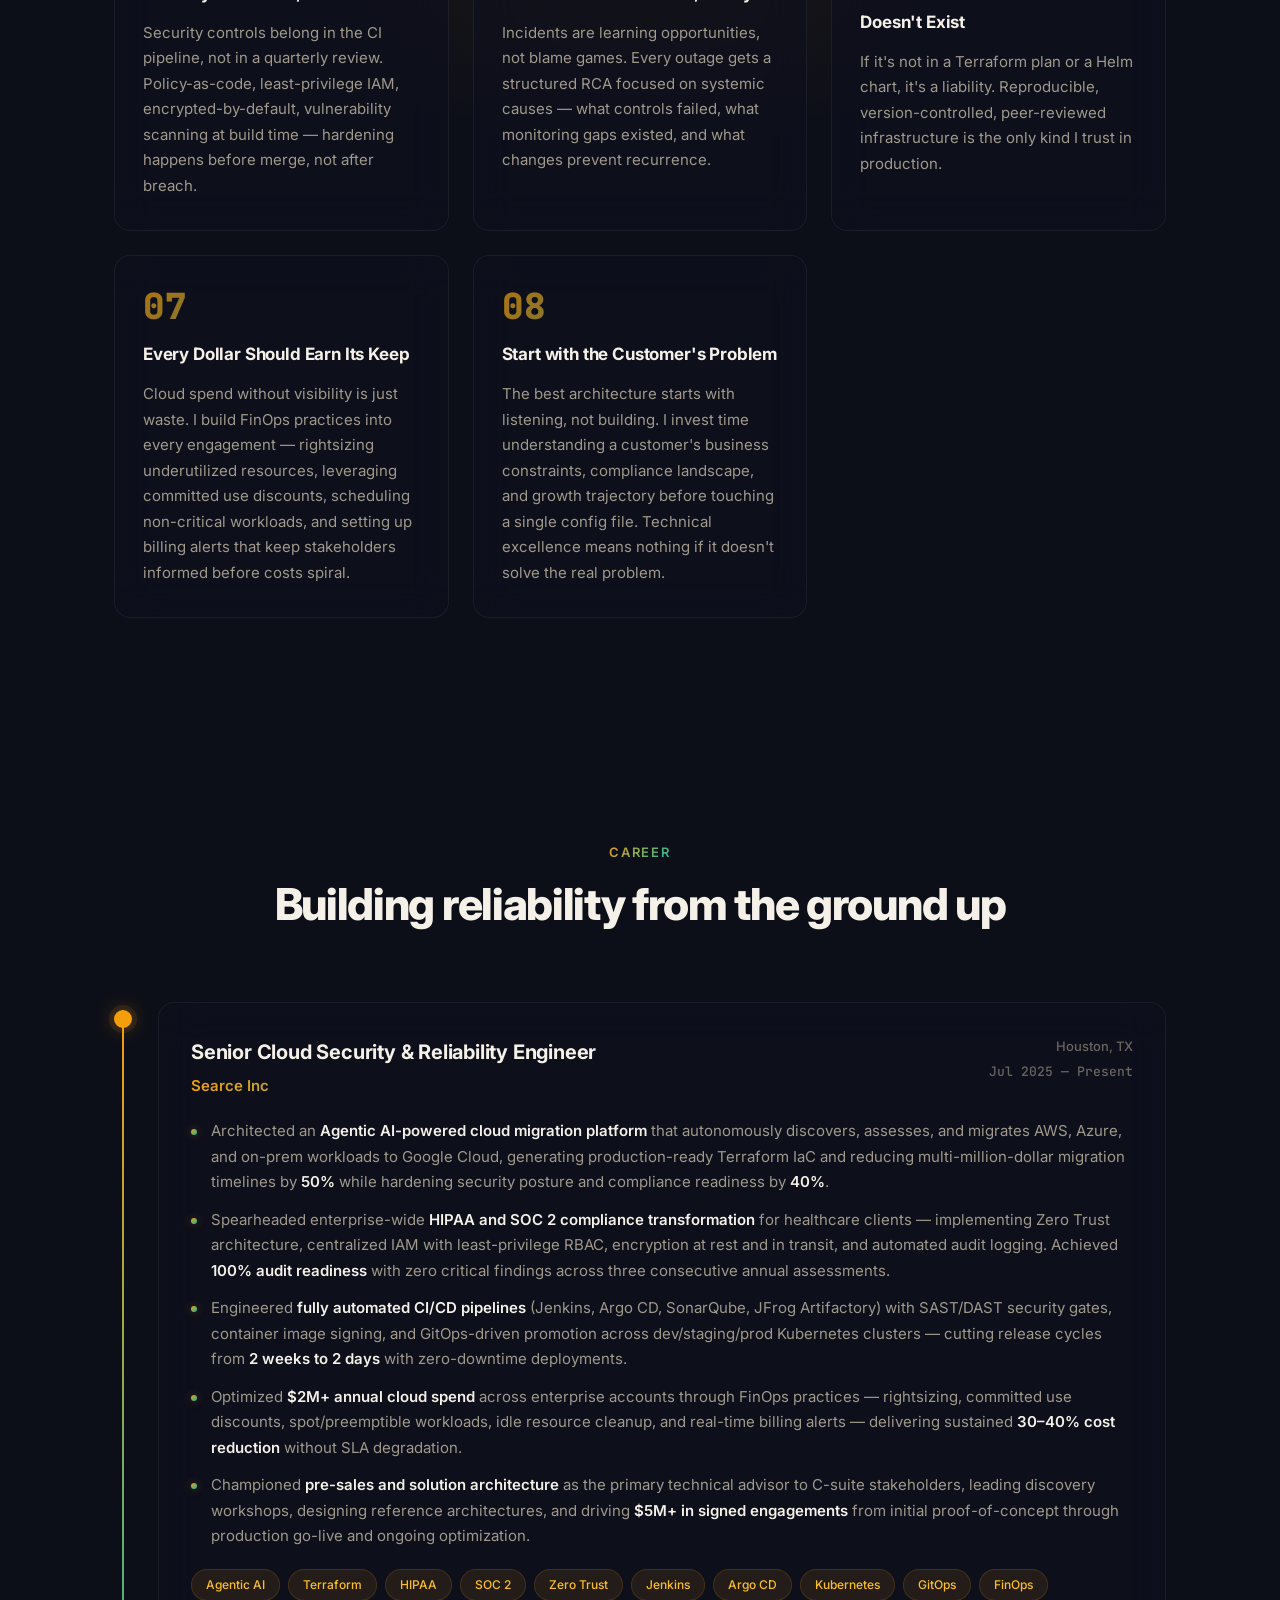
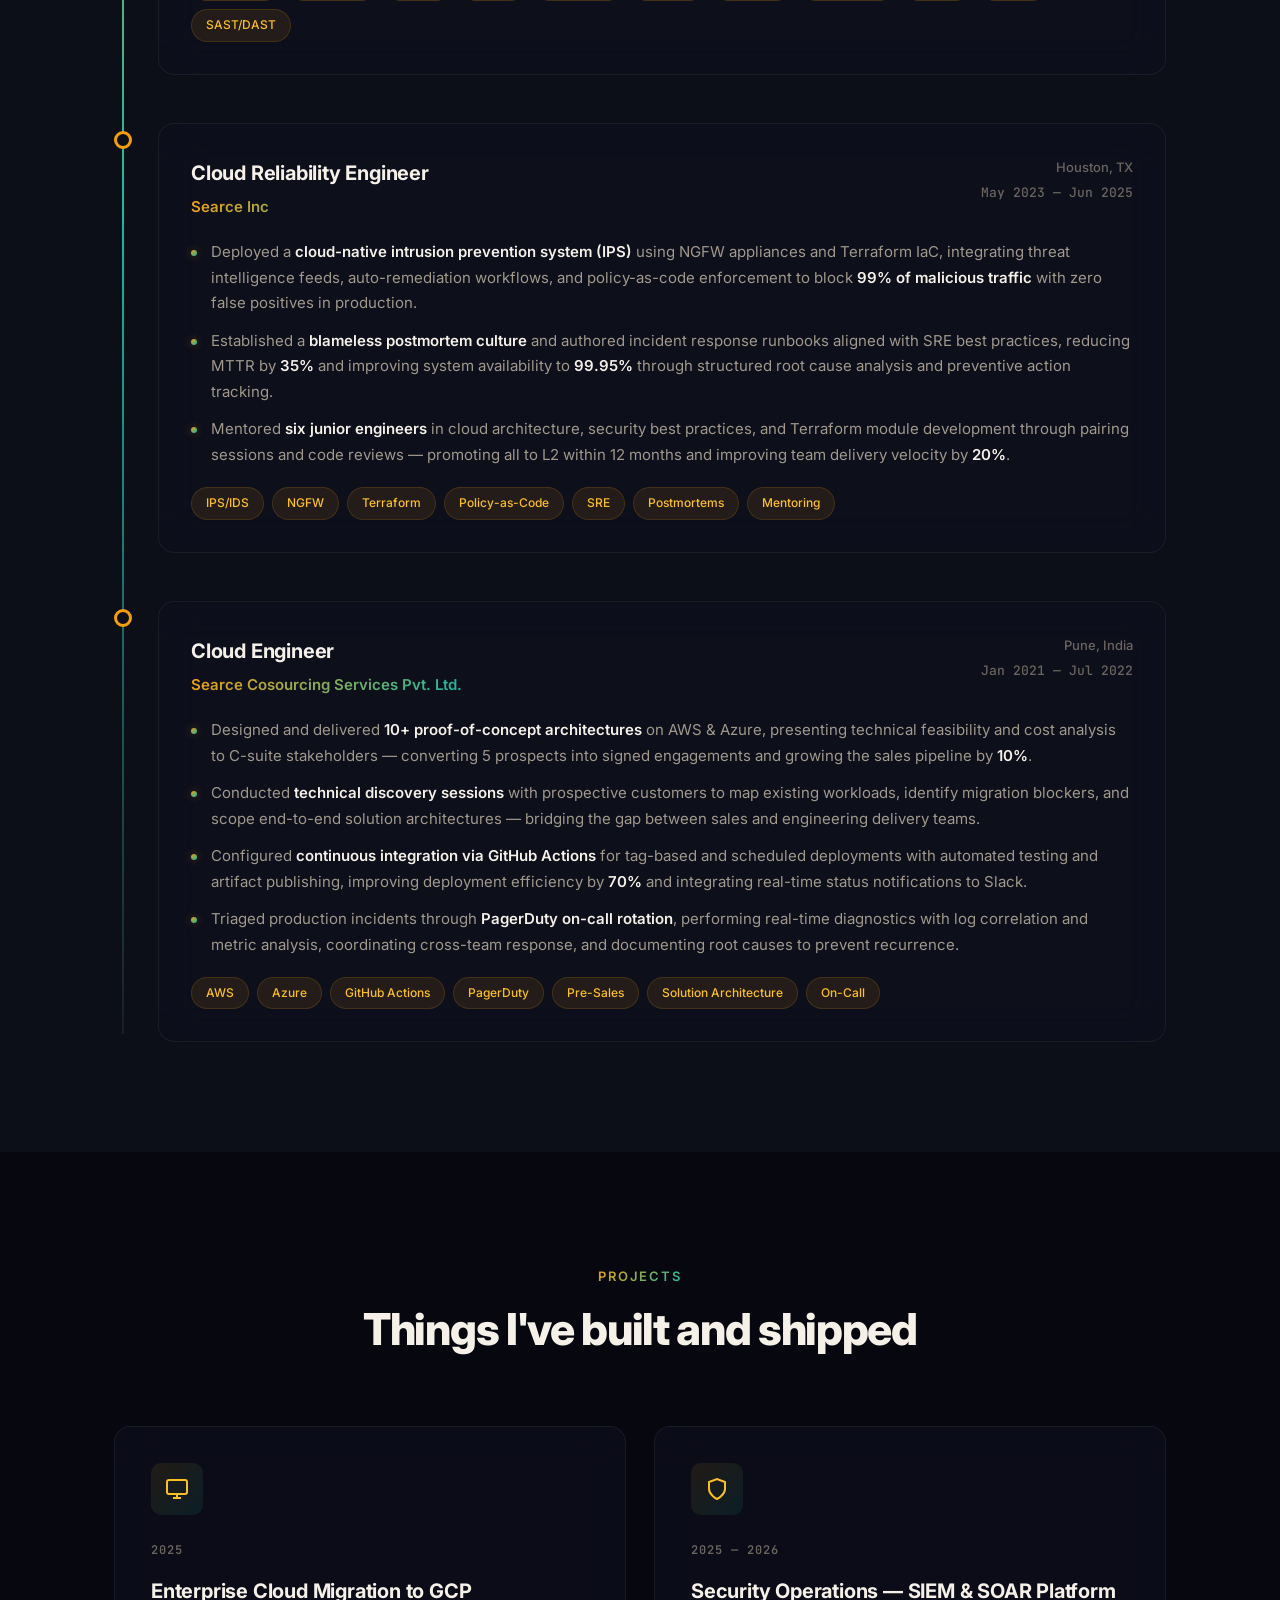
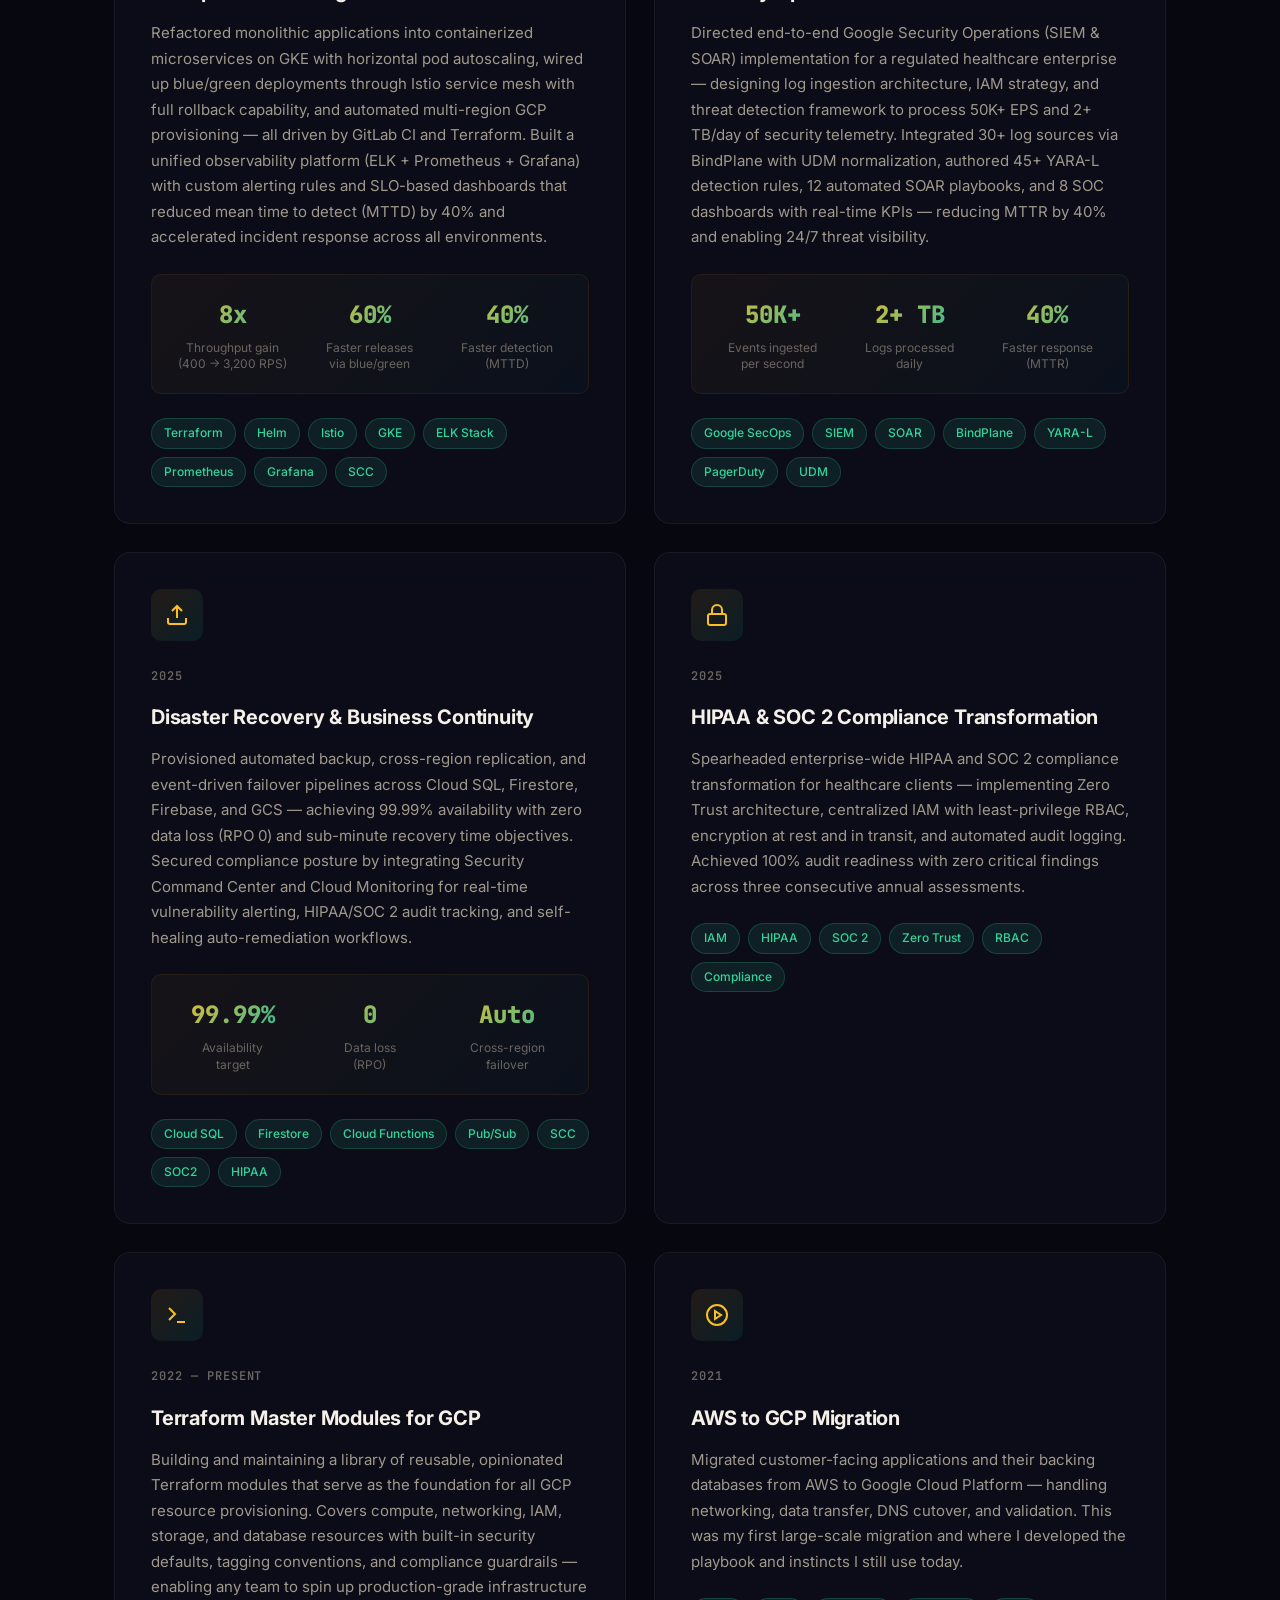
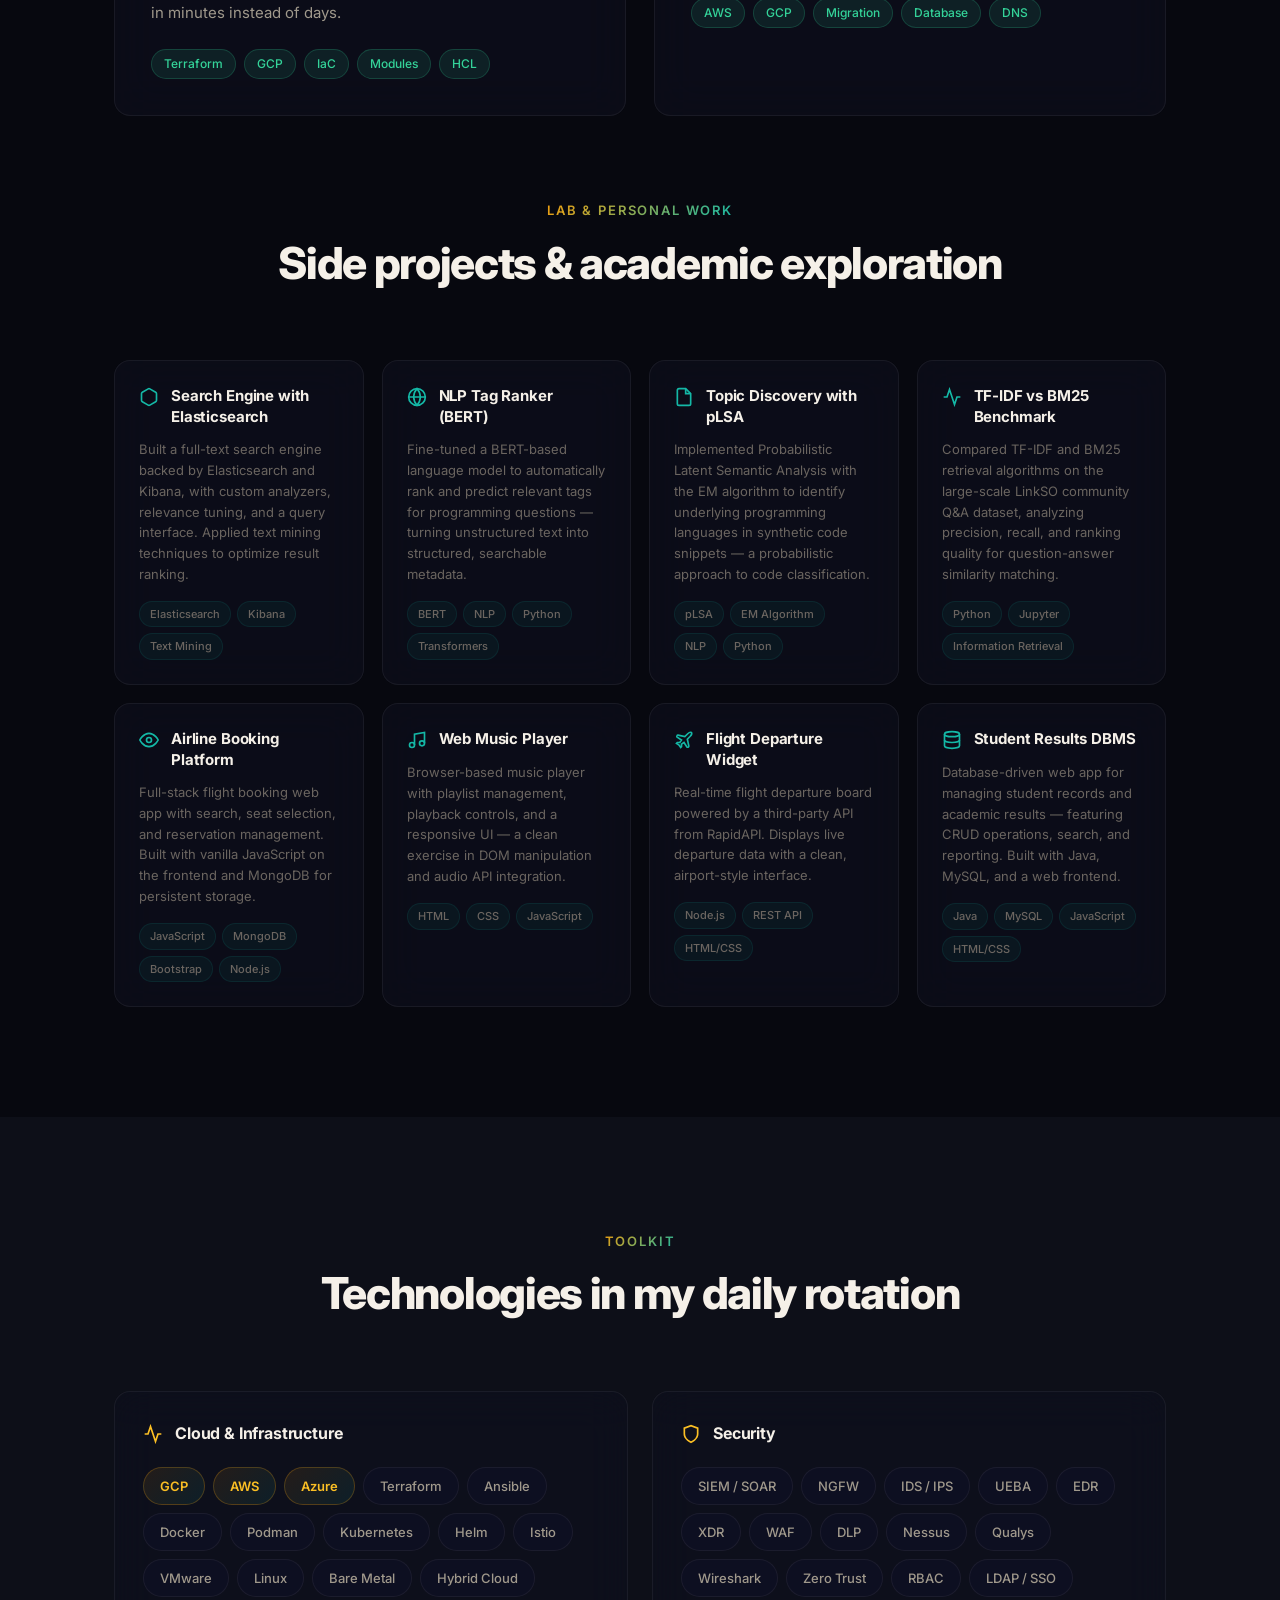
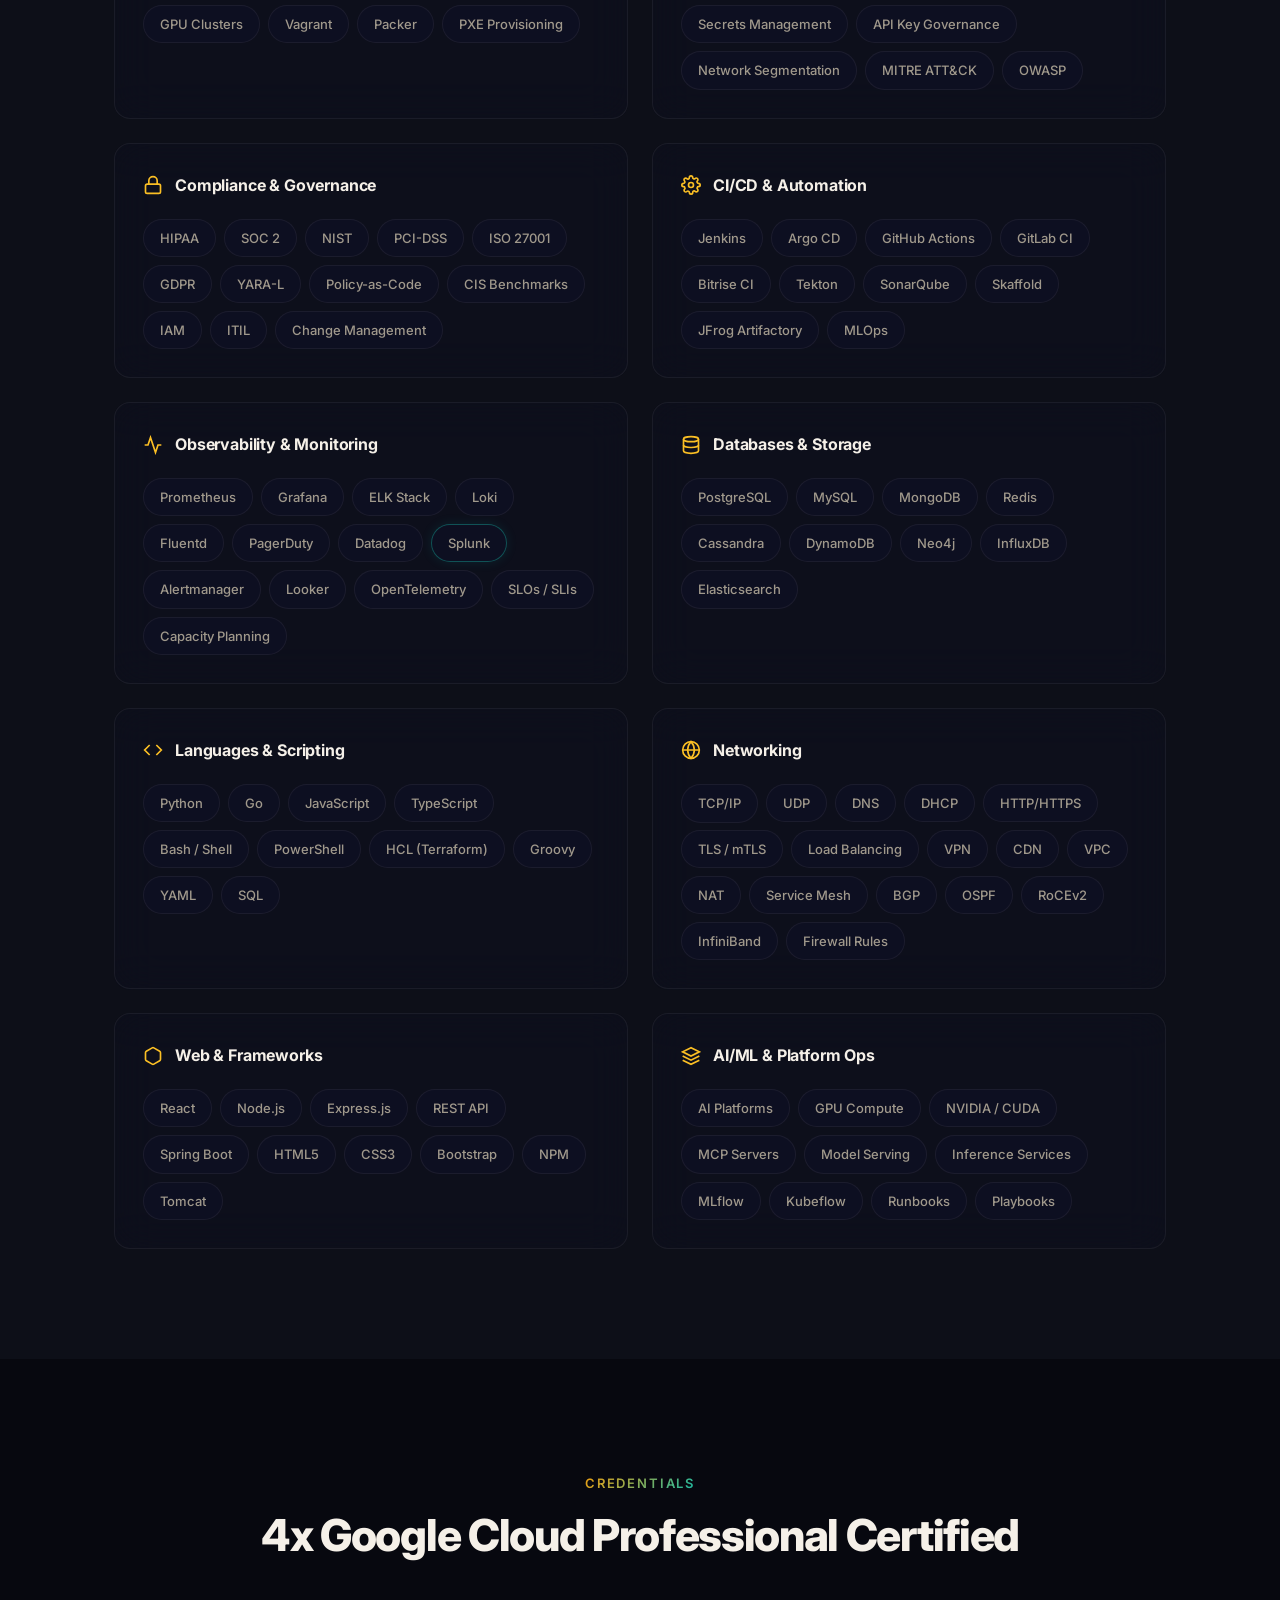
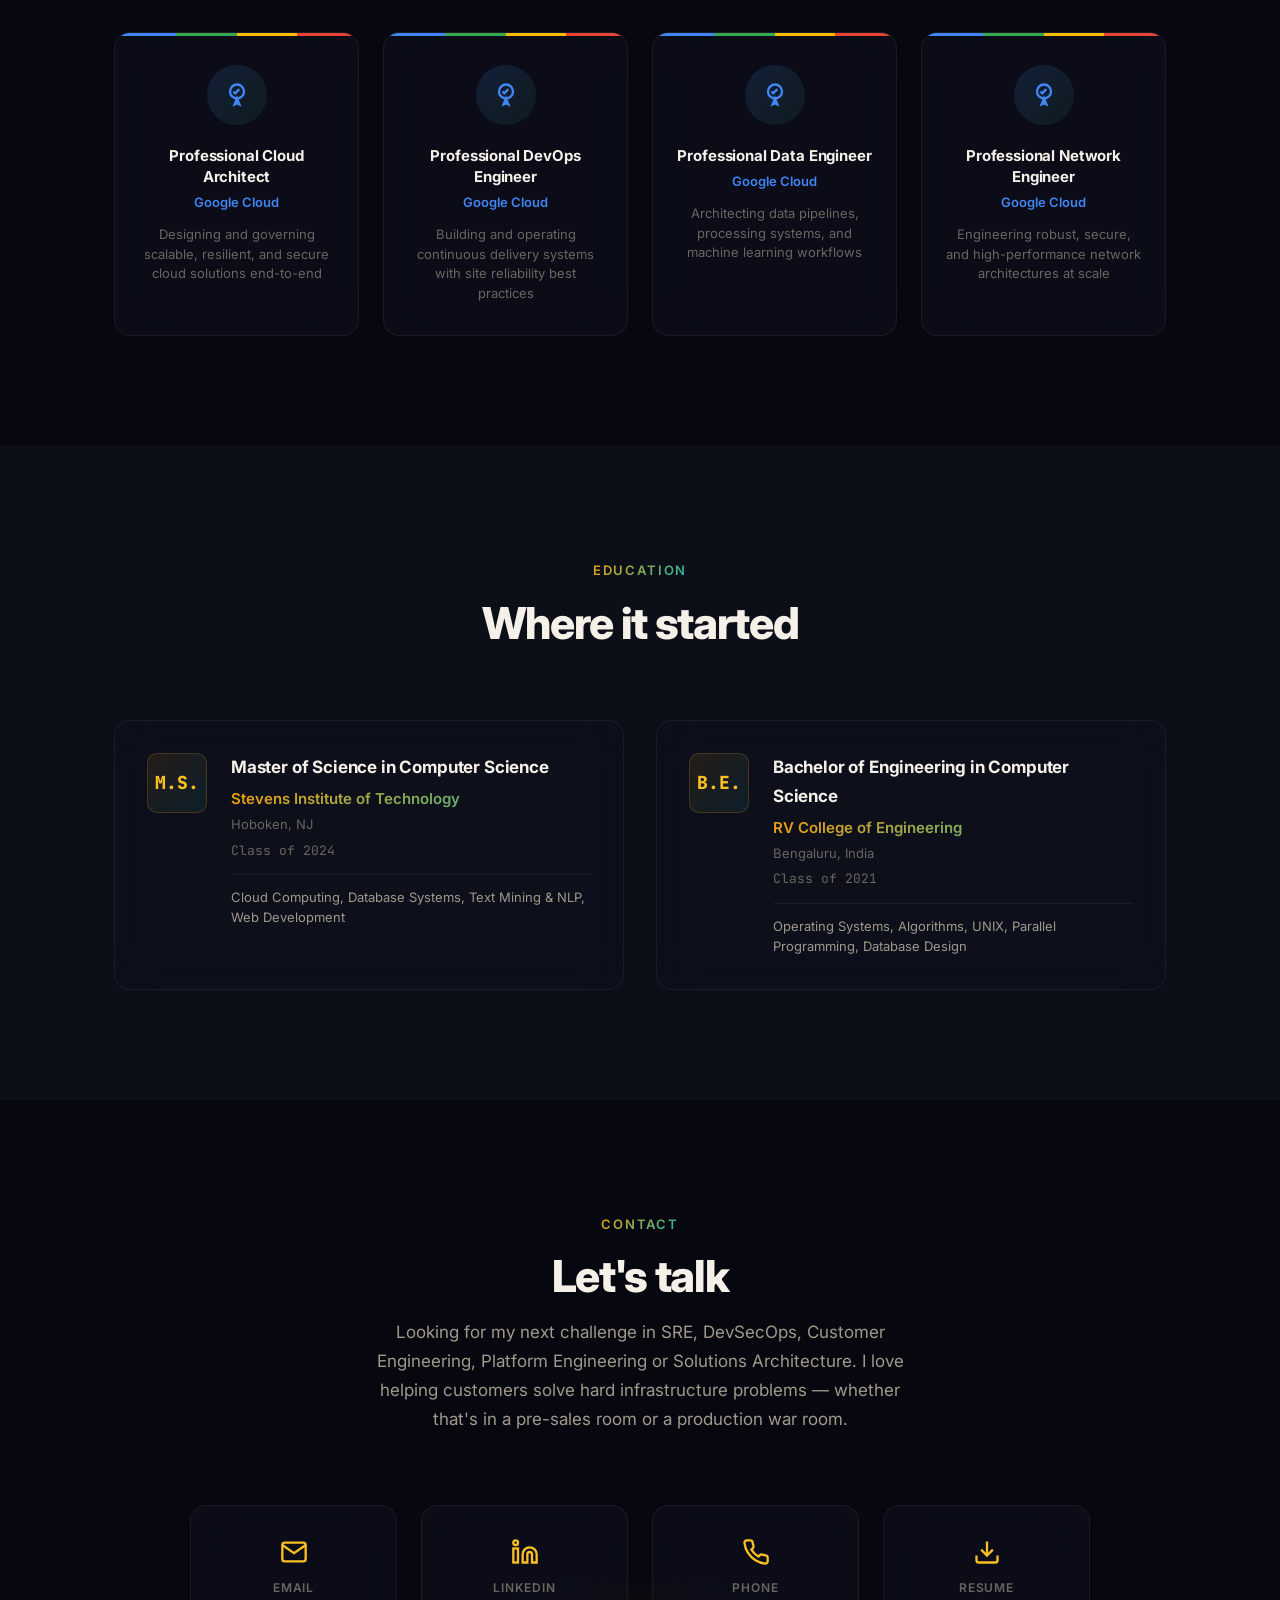
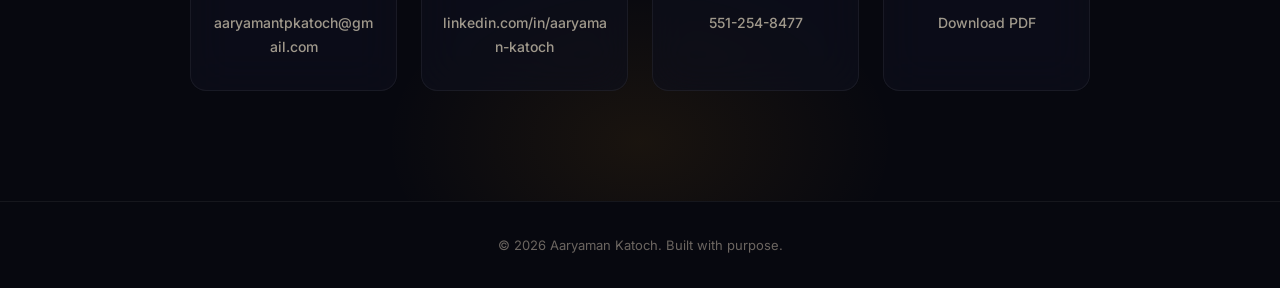
==== commit 4ee119d8: "Update website resume download link to Aaryaman_resume.pdf Co-Authored-By: Claude Opus 4.6 <noreply@" ====
--- a/index.html
+++ b/index.html
@@ -689,7 +689,7 @@
                     <span class="contact-label">Phone</span>
                     <span class="contact-value">551-254-8477</span>
                 </a>
-                <a href="Resume_AaryamanKatoch.pdf" download class="contact-card glass-card">
+                <a href="Aaryaman_resume.pdf" download class="contact-card glass-card">
                     <svg viewBox="0 0 24 24" fill="none" stroke="currentColor" stroke-width="2"><path d="M21 15v4a2 2 0 0 1-2 2H5a2 2 0 0 1-2-2v-4"/><polyline points="7 10 12 15 17 10"/><line x1="12" y1="15" x2="12" y2="3"/></svg>
                     <span class="contact-label">Resume</span>
                     <span class="contact-value">Download PDF</span>
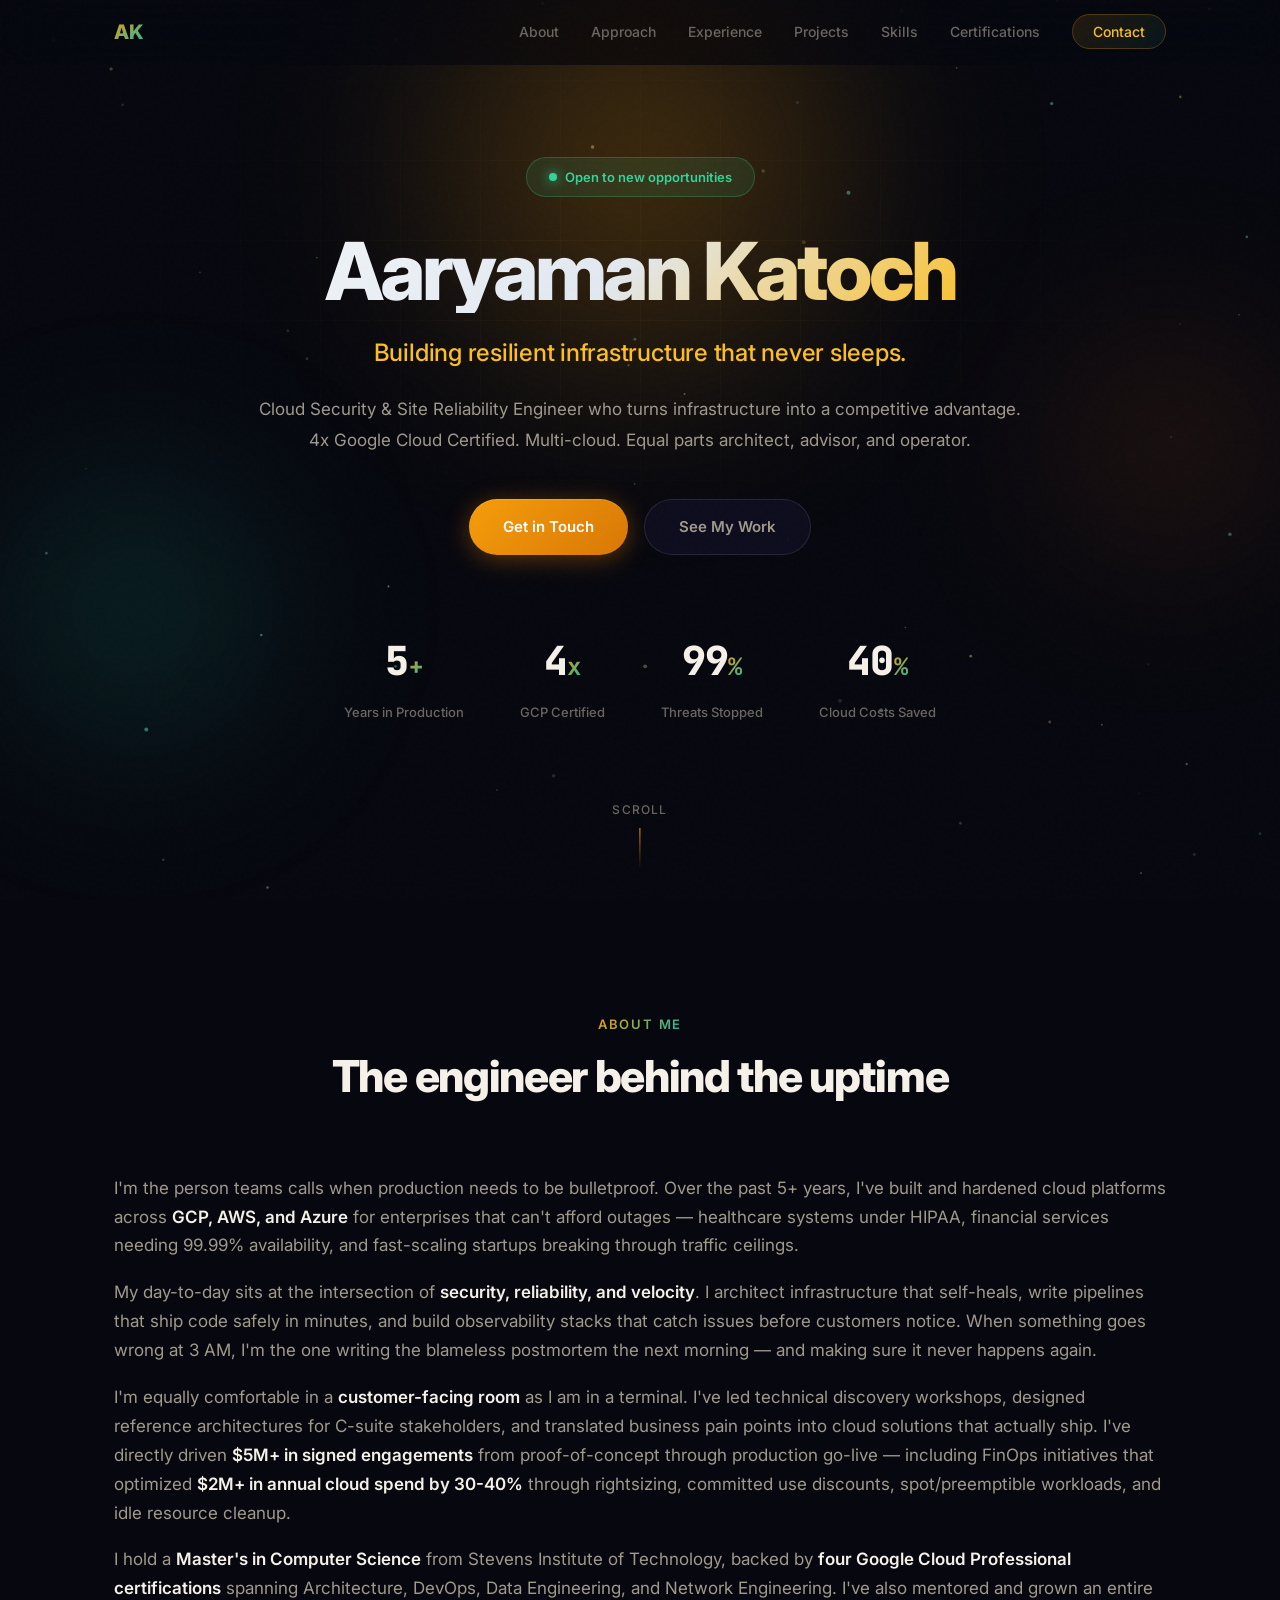
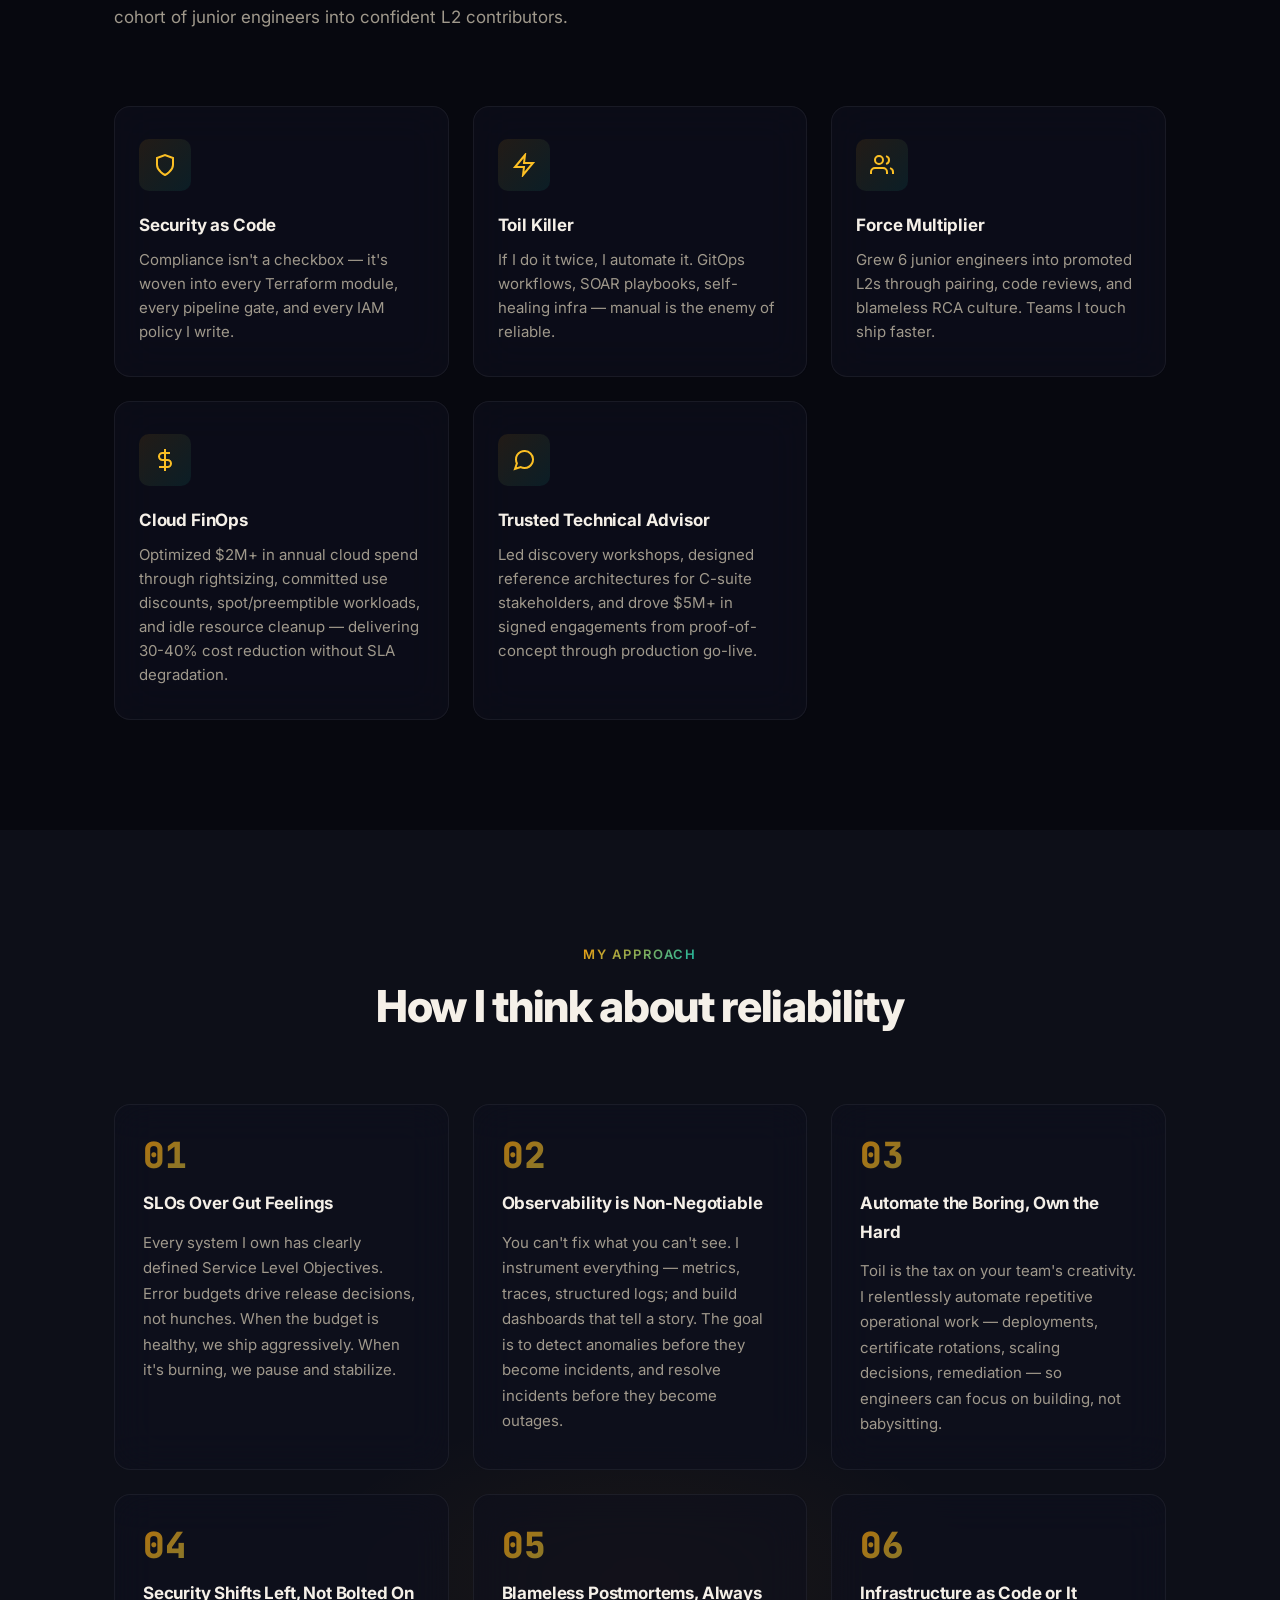
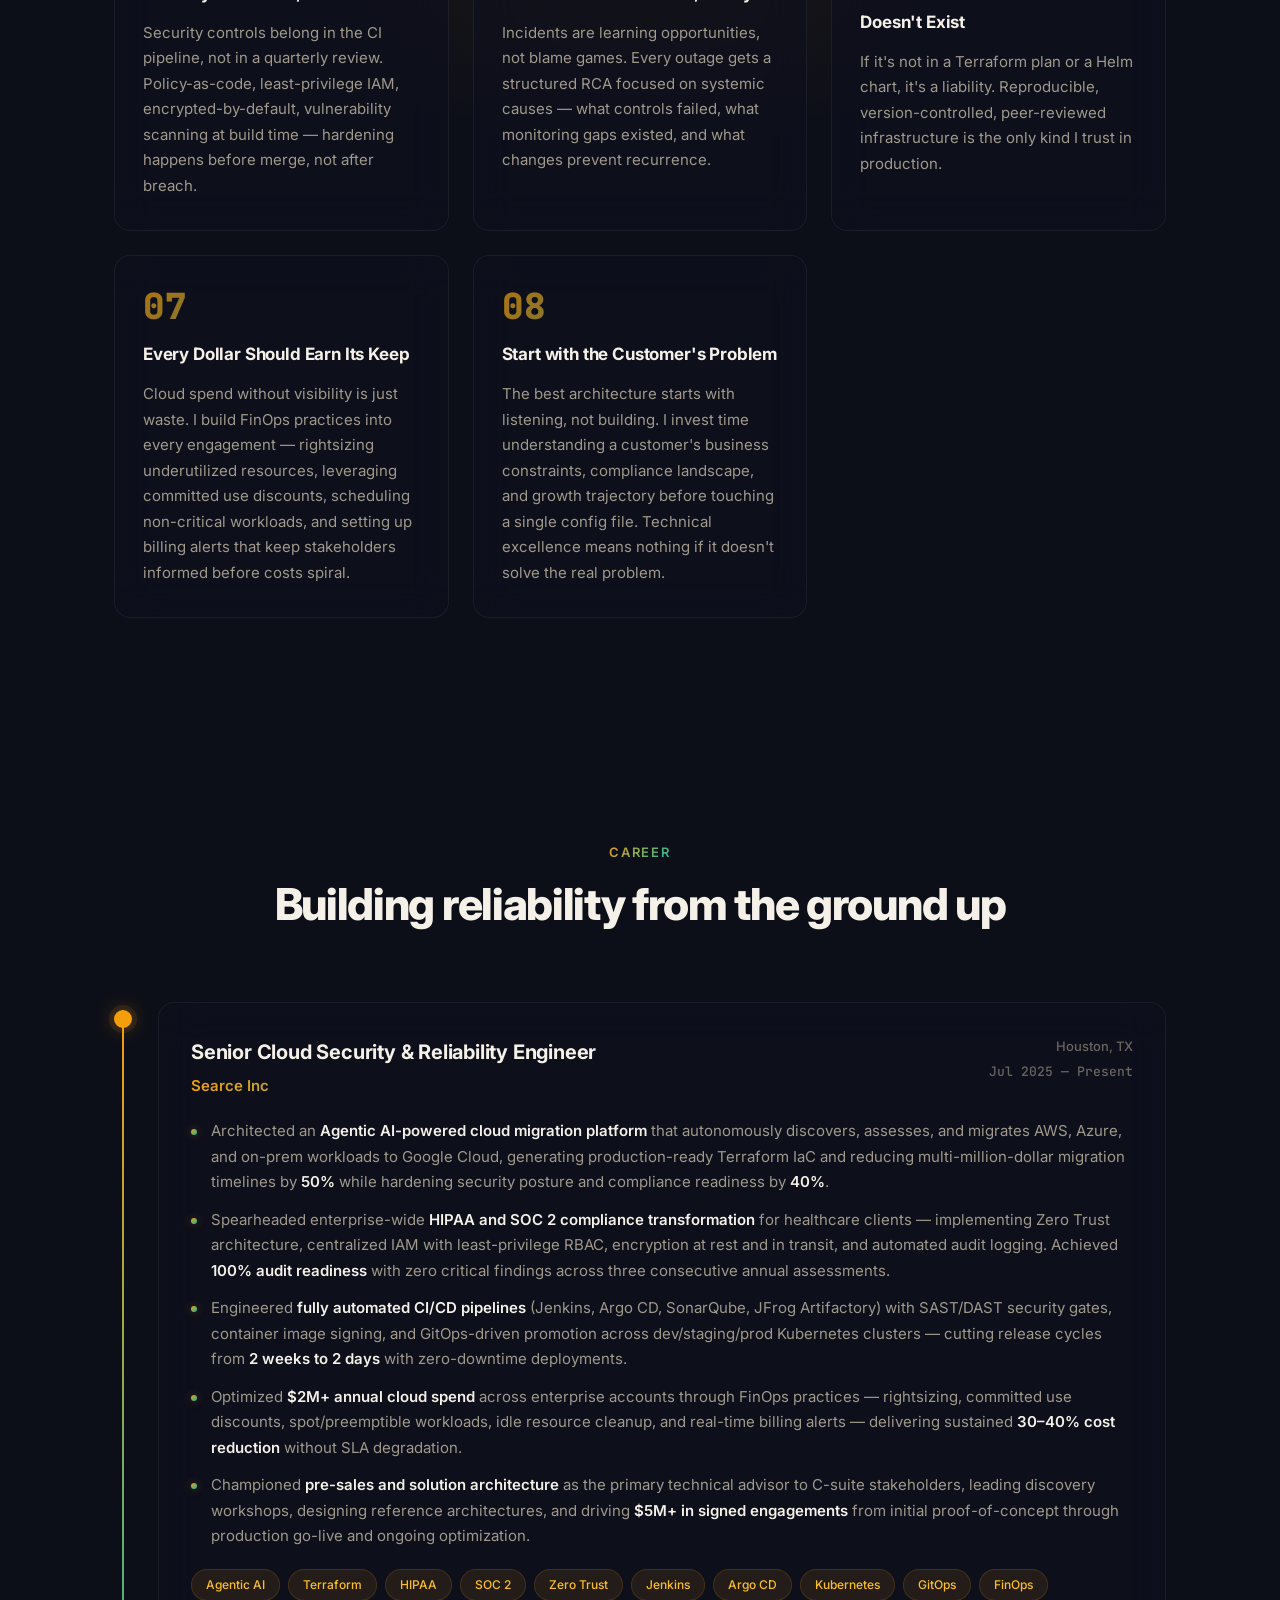
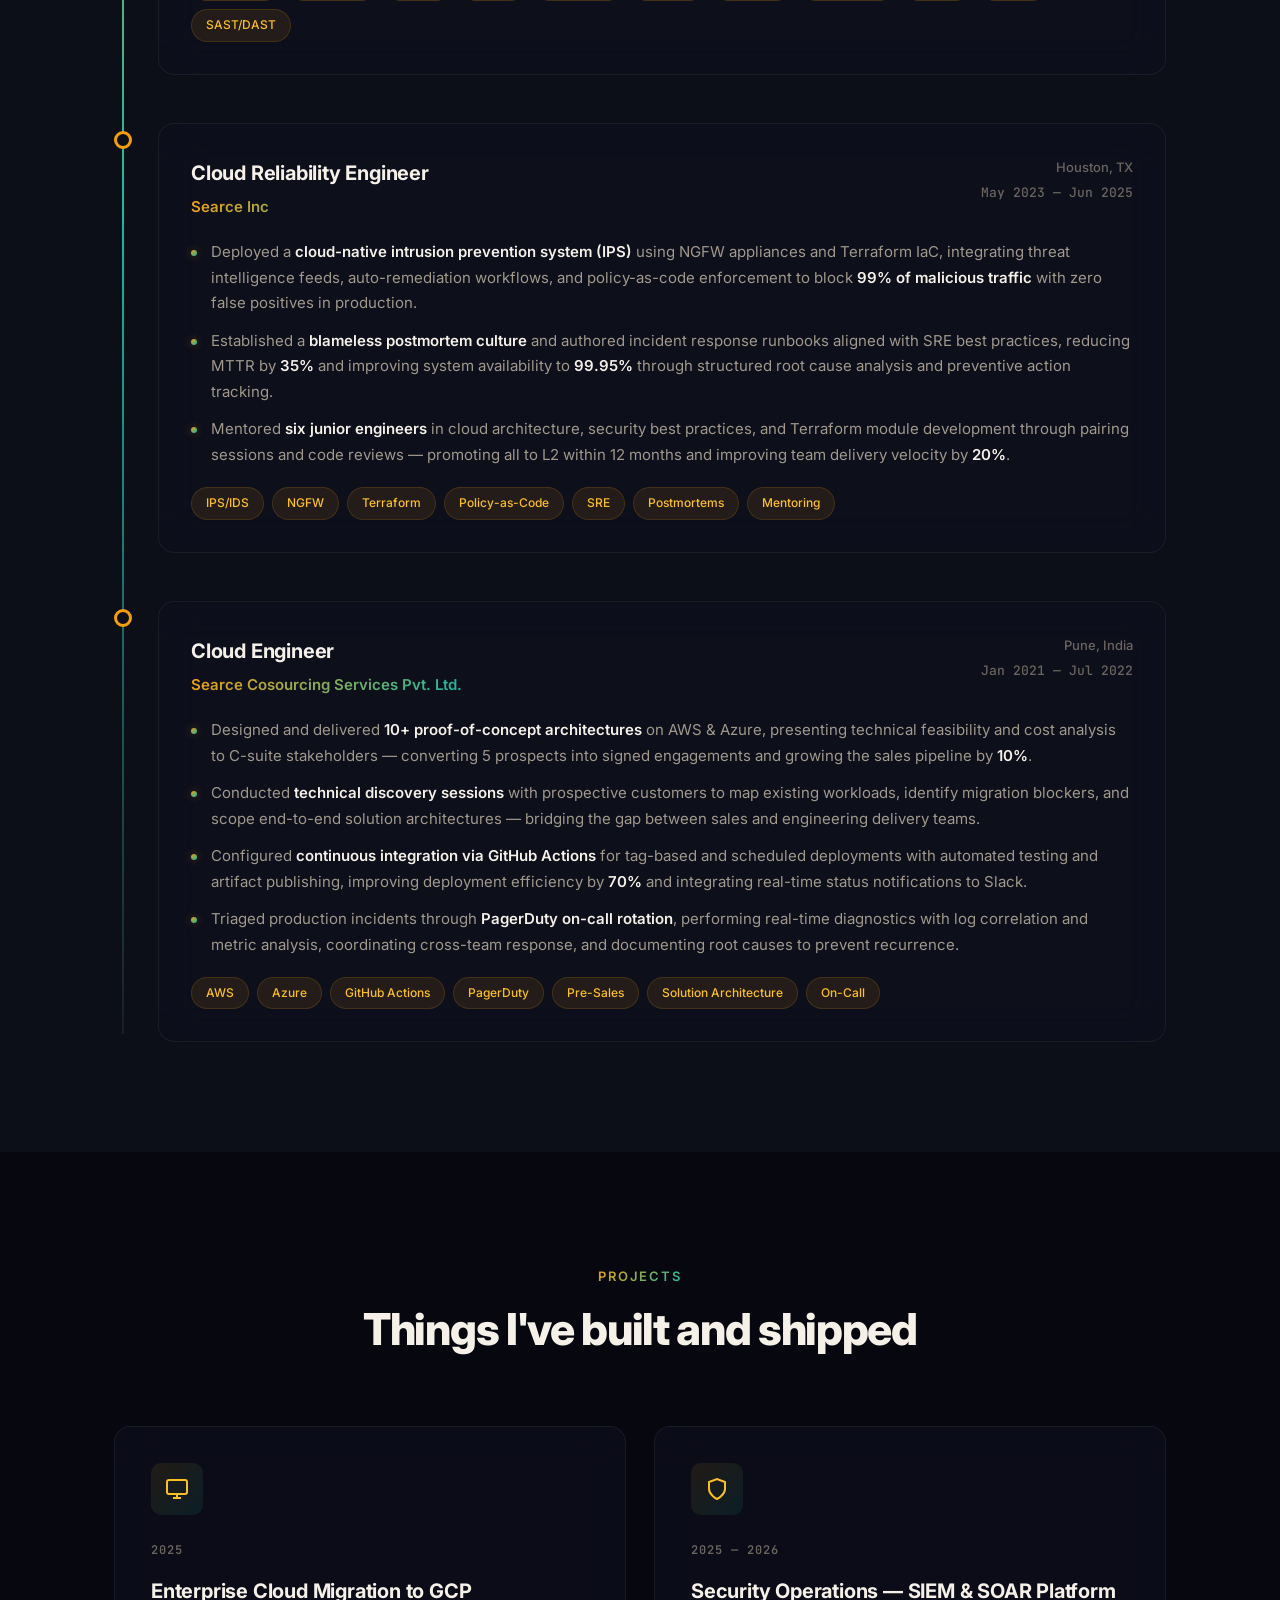
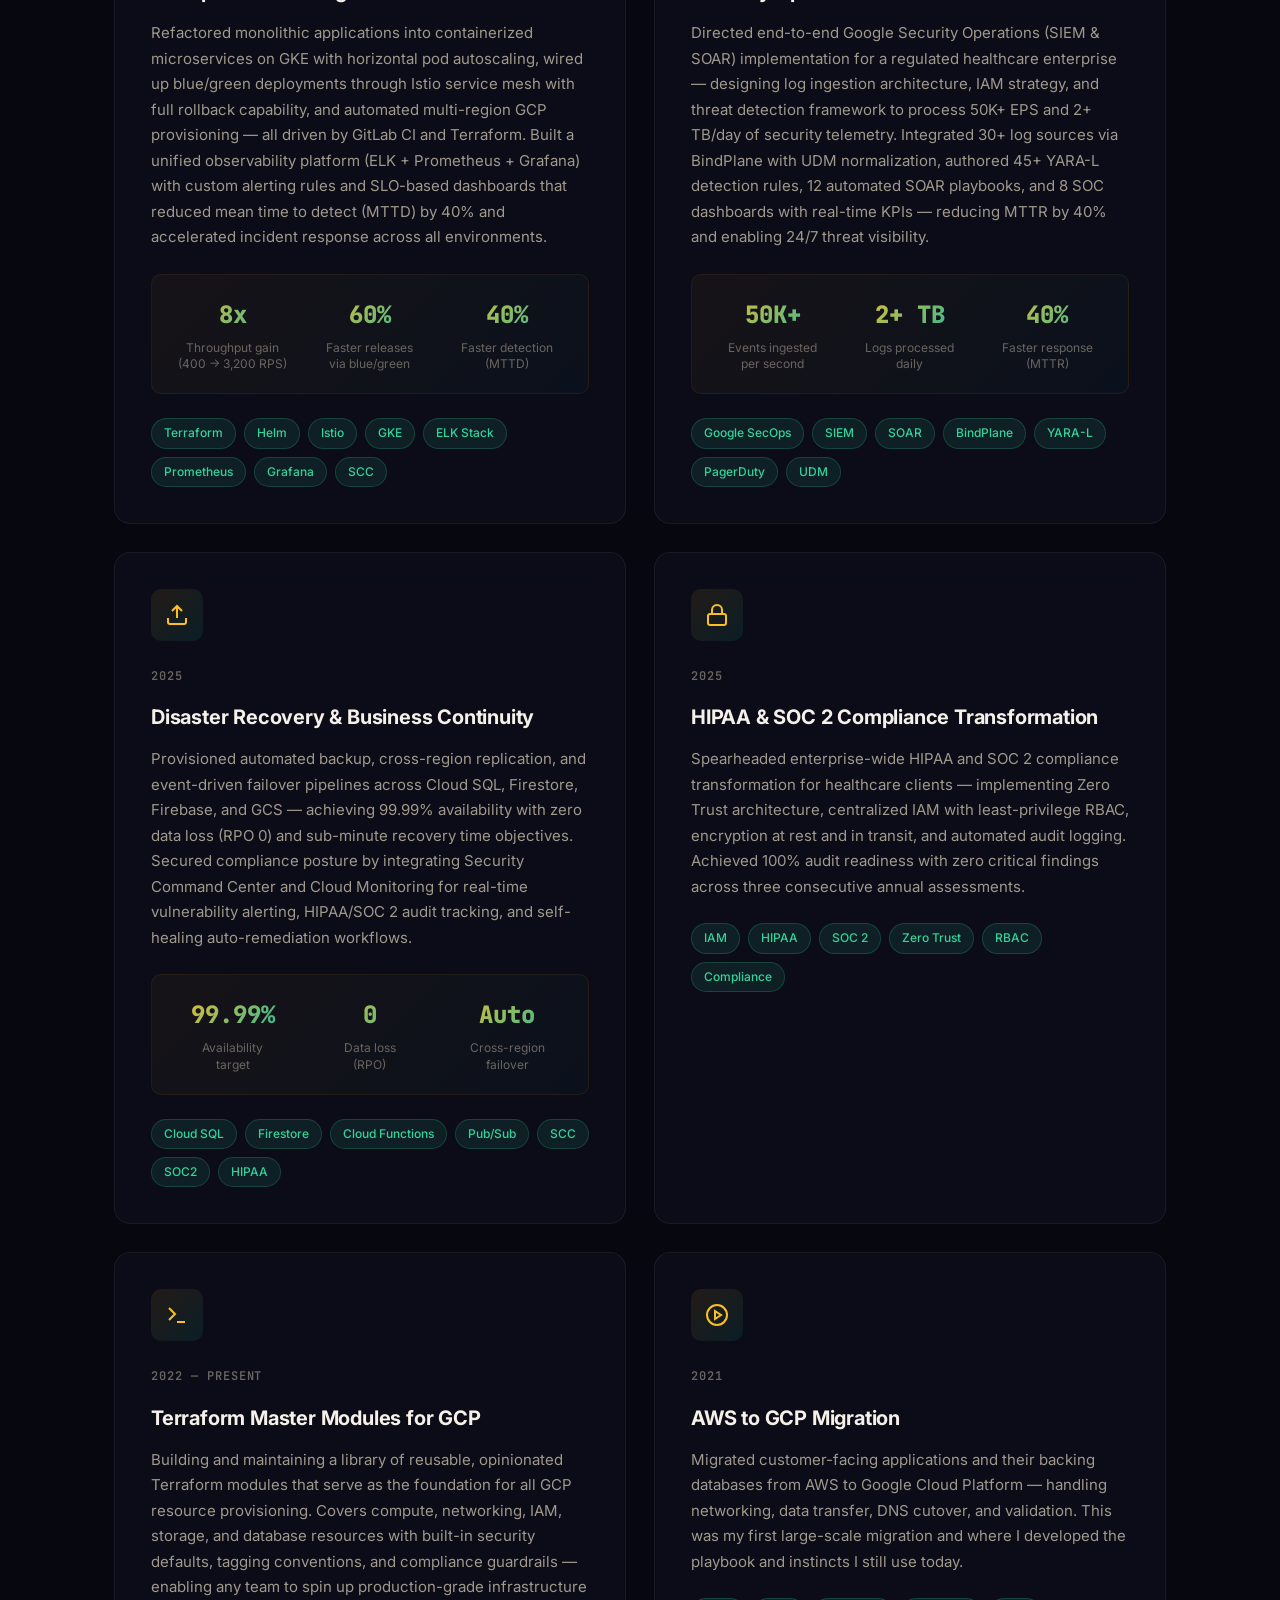
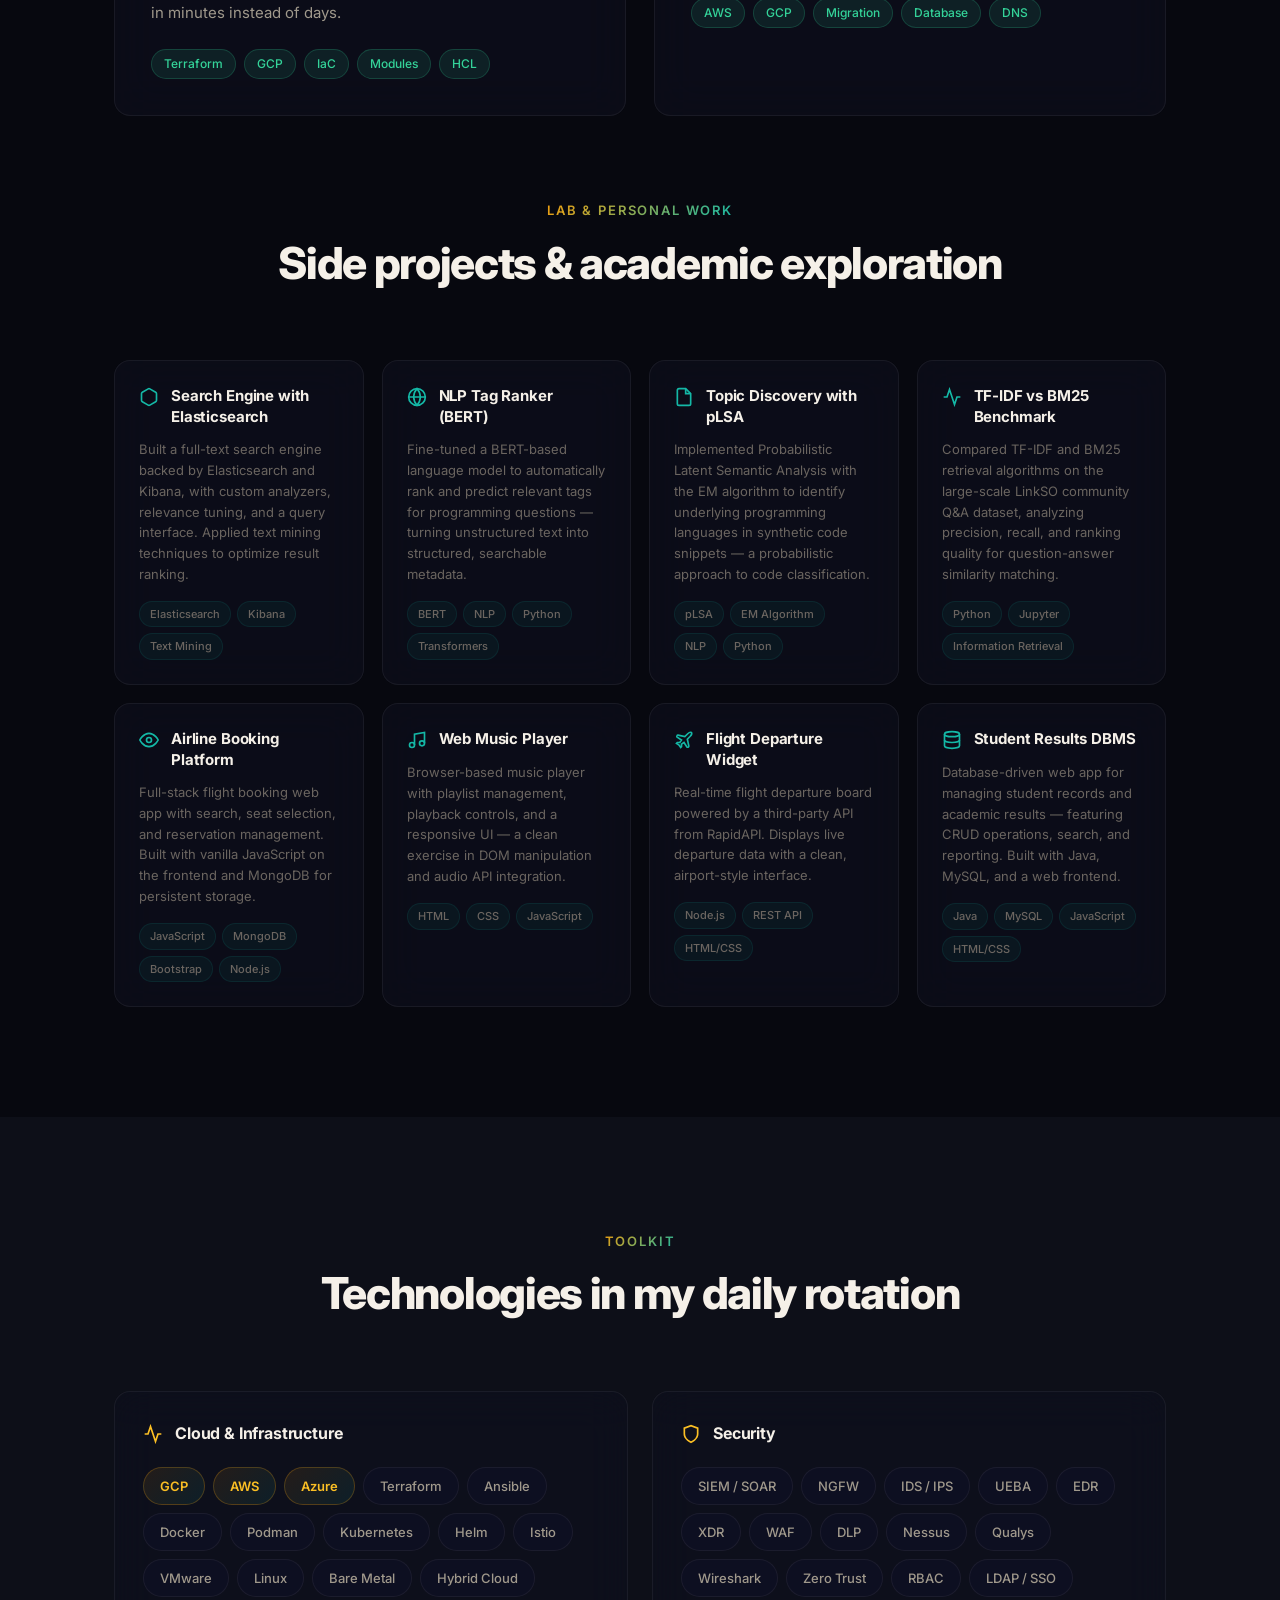
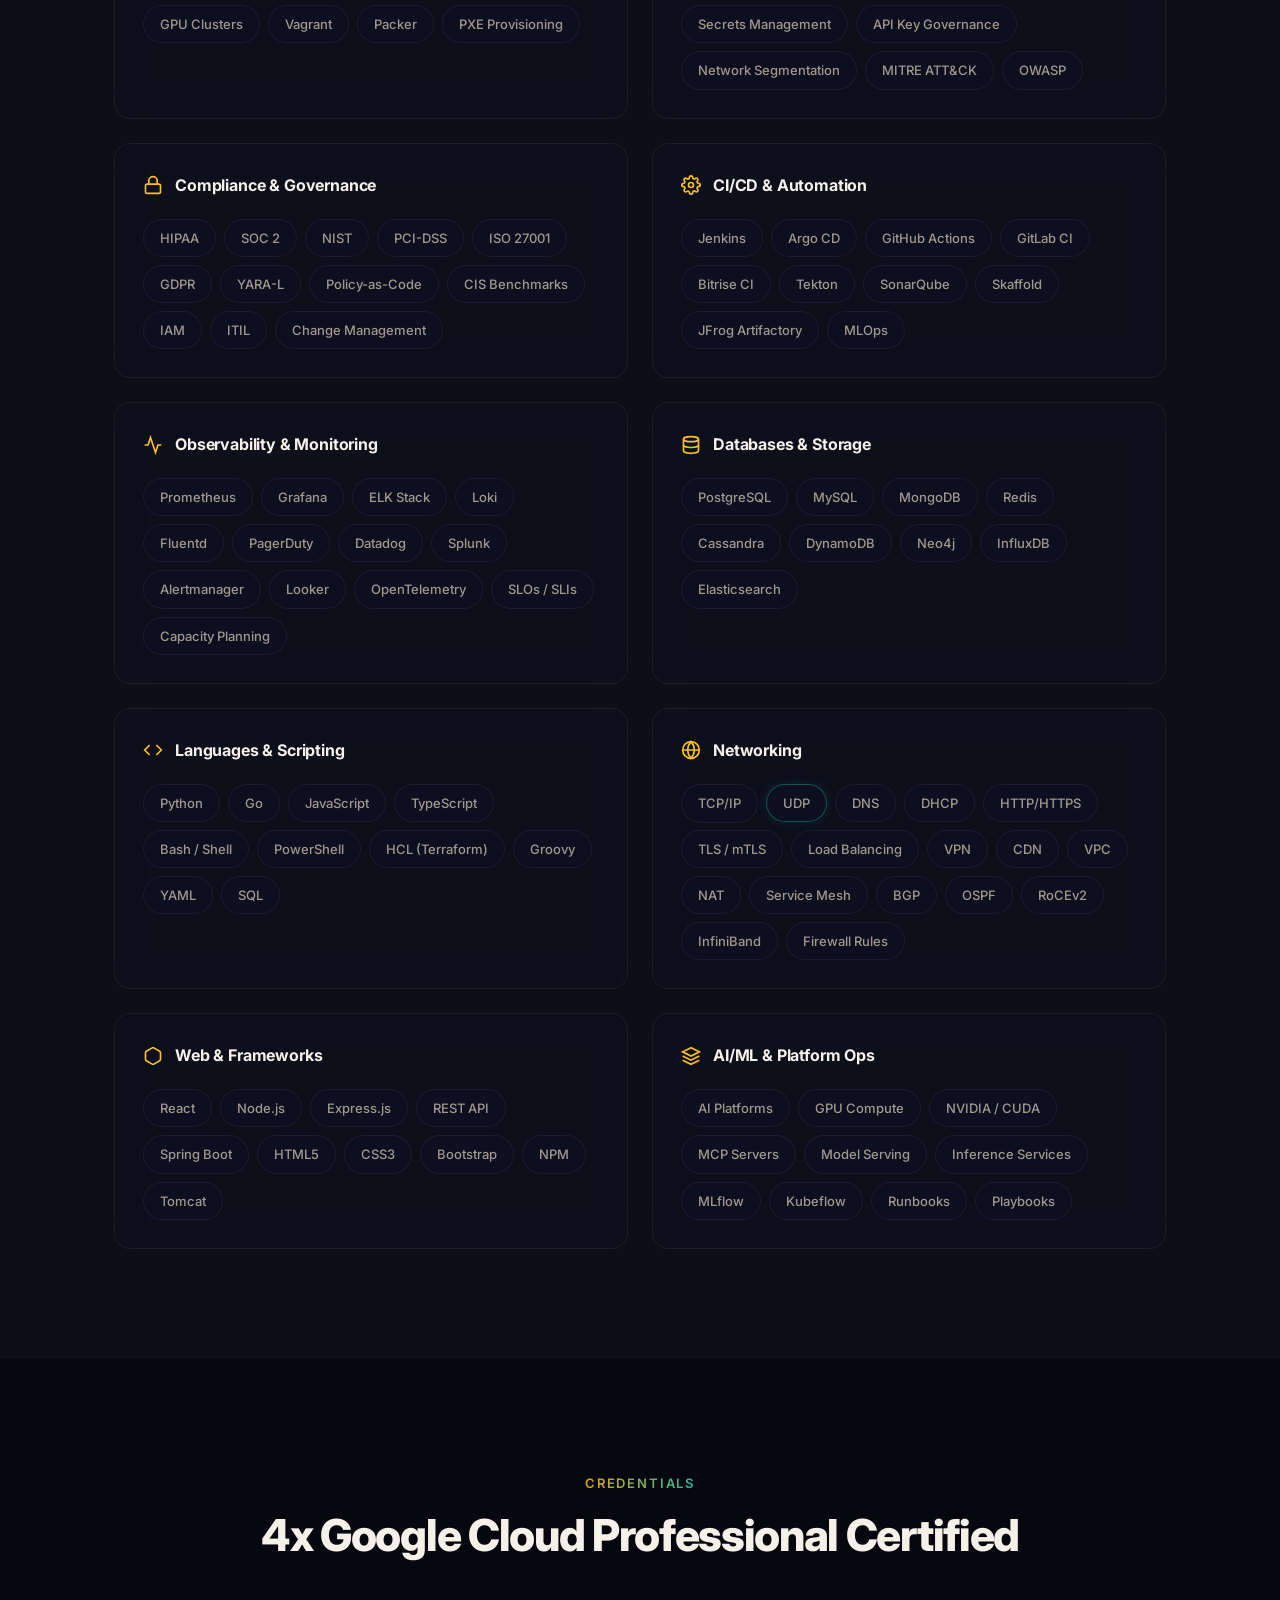
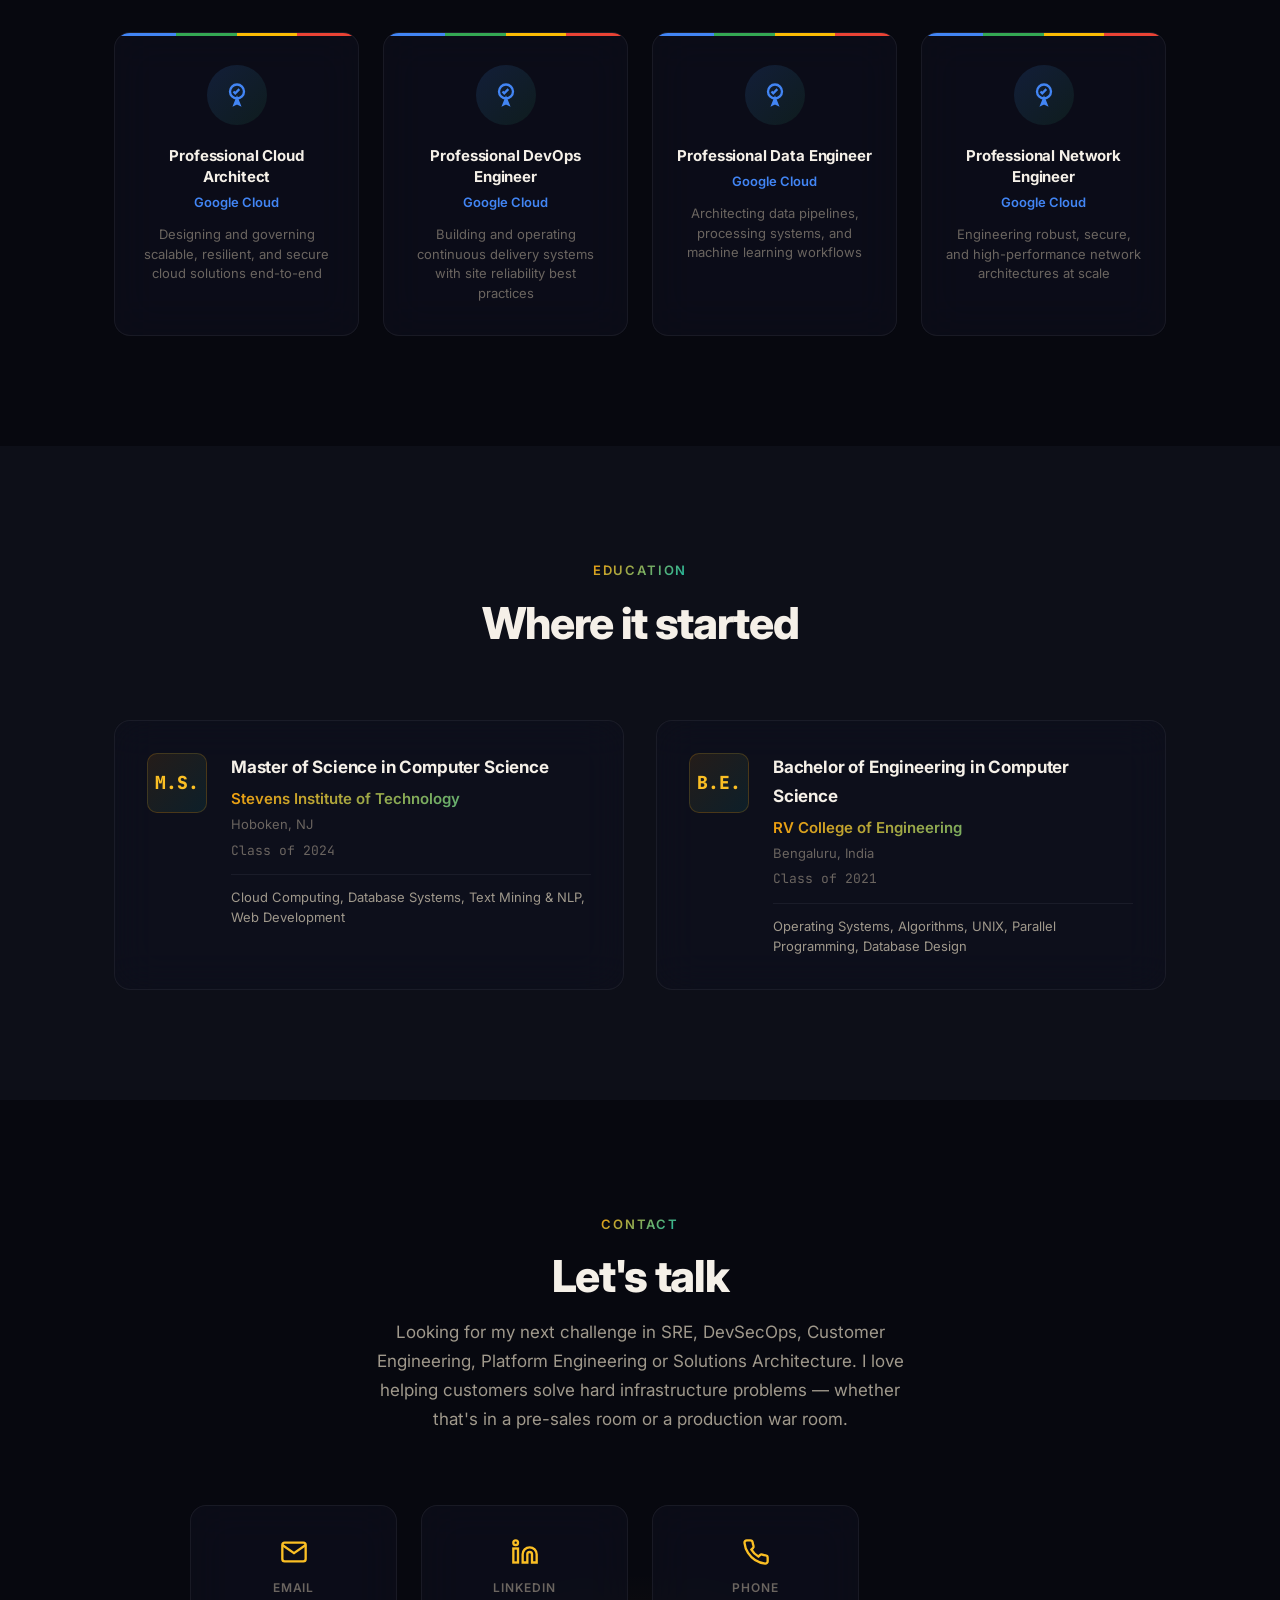
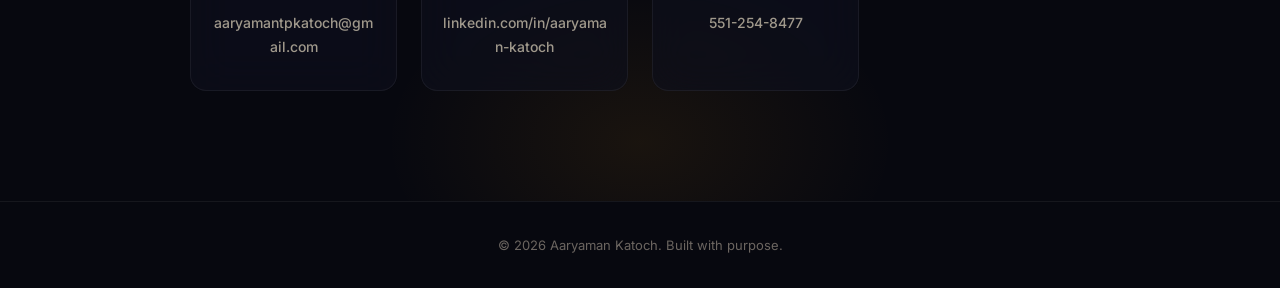
==== commit 1745a996: "Remove resume download link from portfolio website Co-Authored-By: Claude Opus 4.6 <noreply@anthropi" ====
--- a/index.html
+++ b/index.html
@@ -689,11 +689,6 @@
                     <span class="contact-label">Phone</span>
                     <span class="contact-value">551-254-8477</span>
                 </a>
-                <a href="Aaryaman_resume.pdf" download class="contact-card glass-card">
-                    <svg viewBox="0 0 24 24" fill="none" stroke="currentColor" stroke-width="2"><path d="M21 15v4a2 2 0 0 1-2 2H5a2 2 0 0 1-2-2v-4"/><polyline points="7 10 12 15 17 10"/><line x1="12" y1="15" x2="12" y2="3"/></svg>
-                    <span class="contact-label">Resume</span>
-                    <span class="contact-value">Download PDF</span>
-                </a>
             </div>
         </div>
     </section>
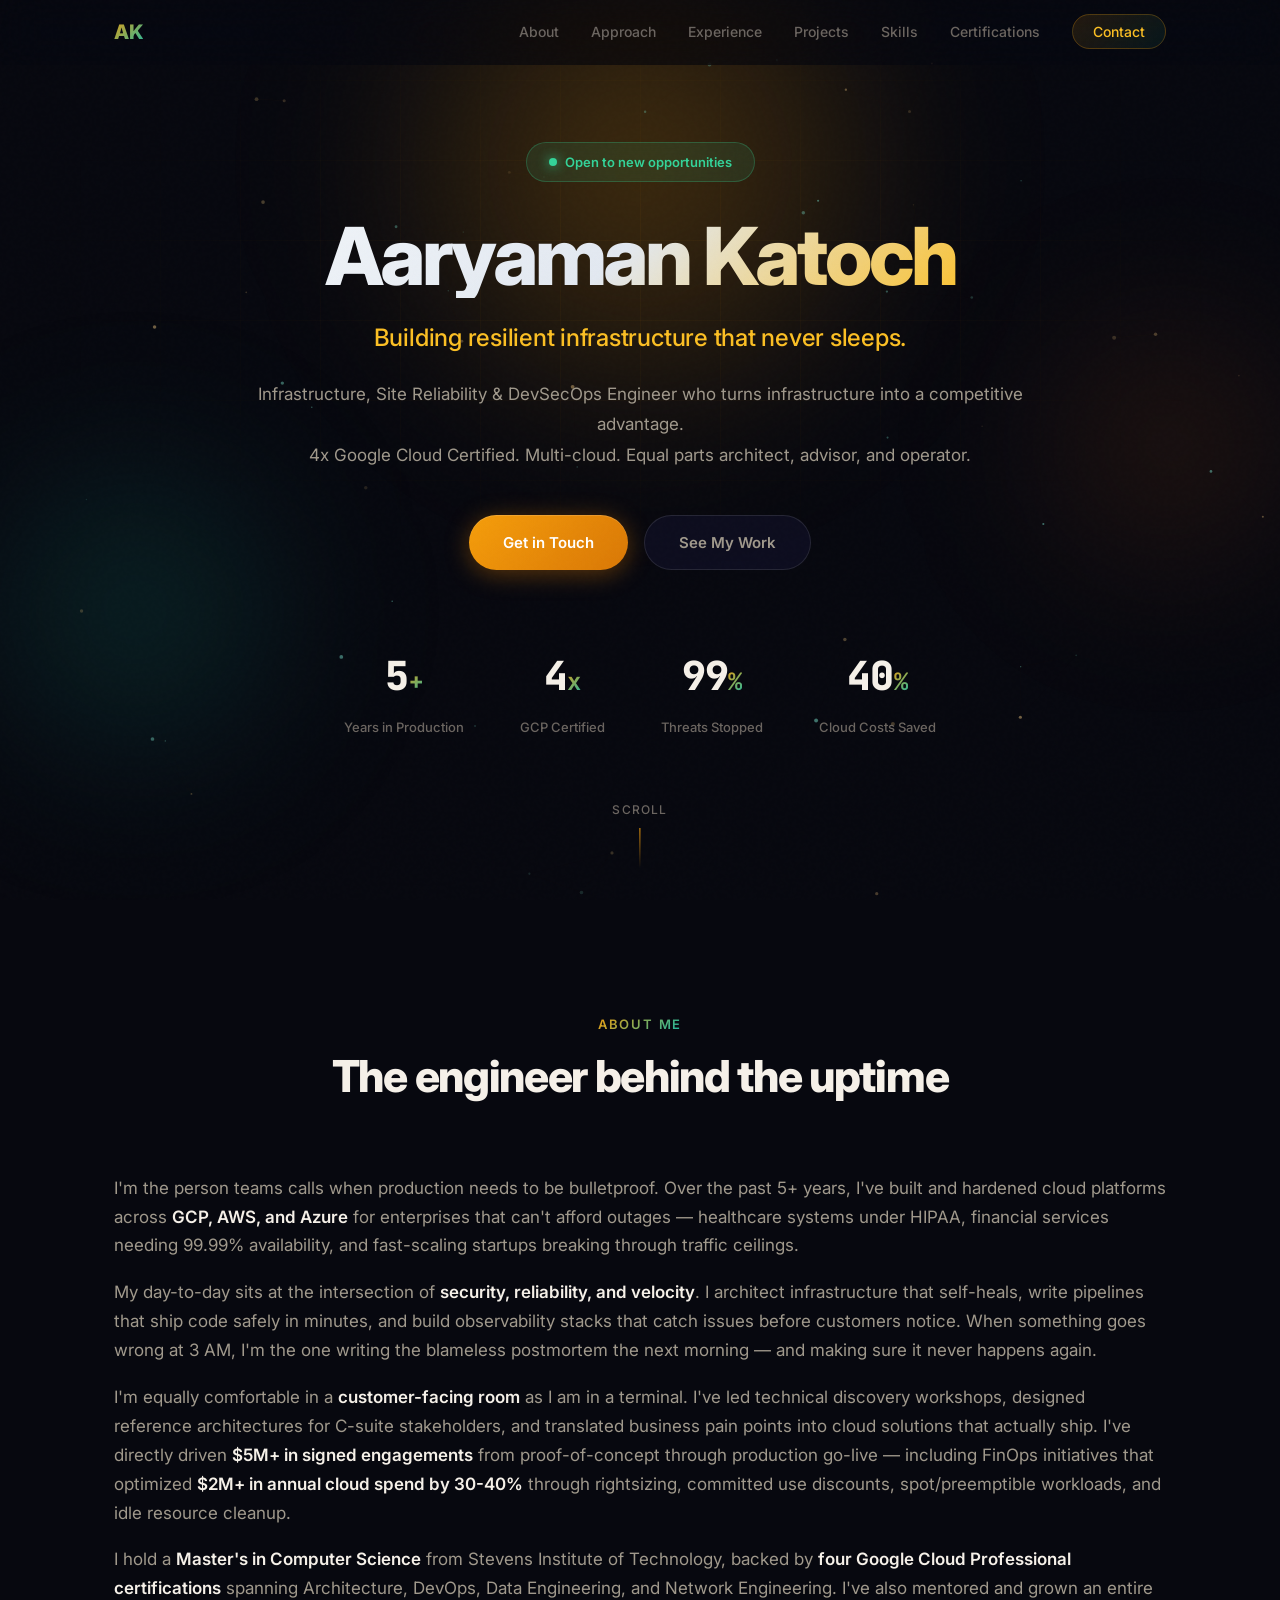
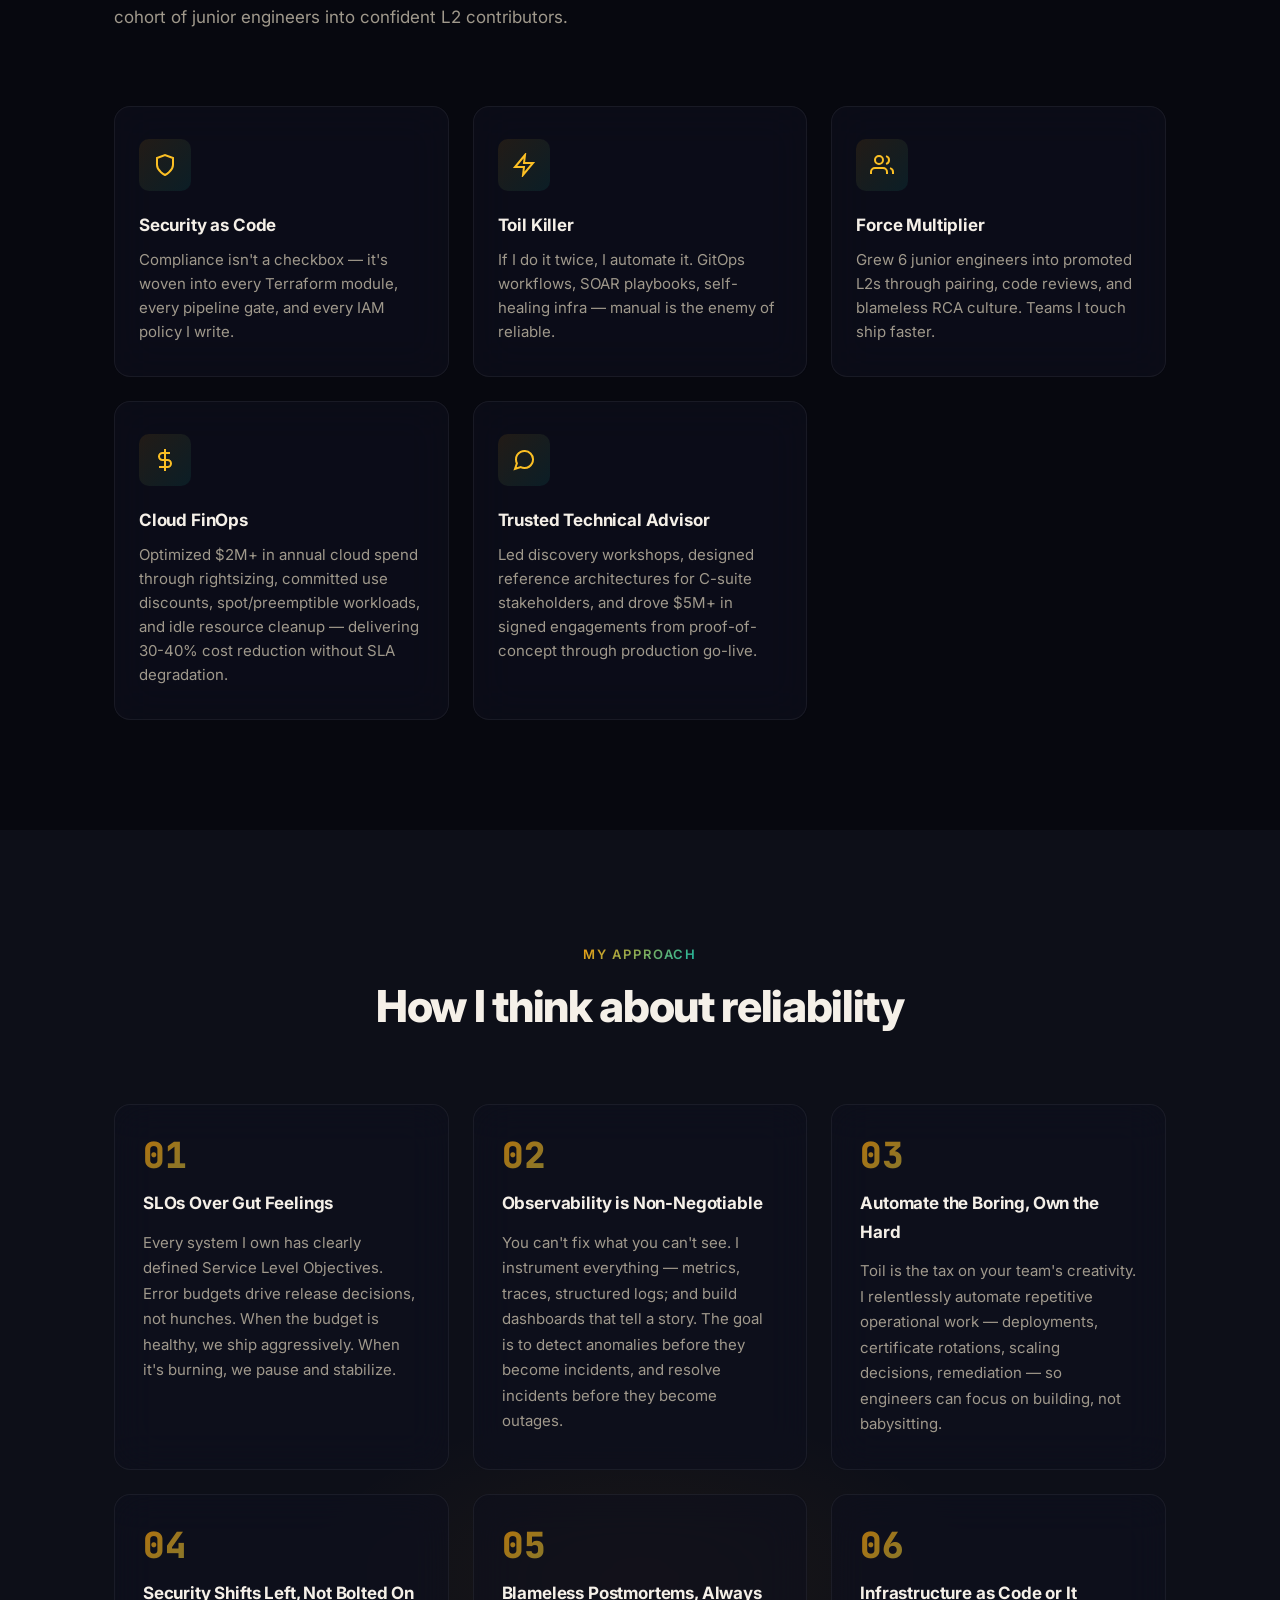
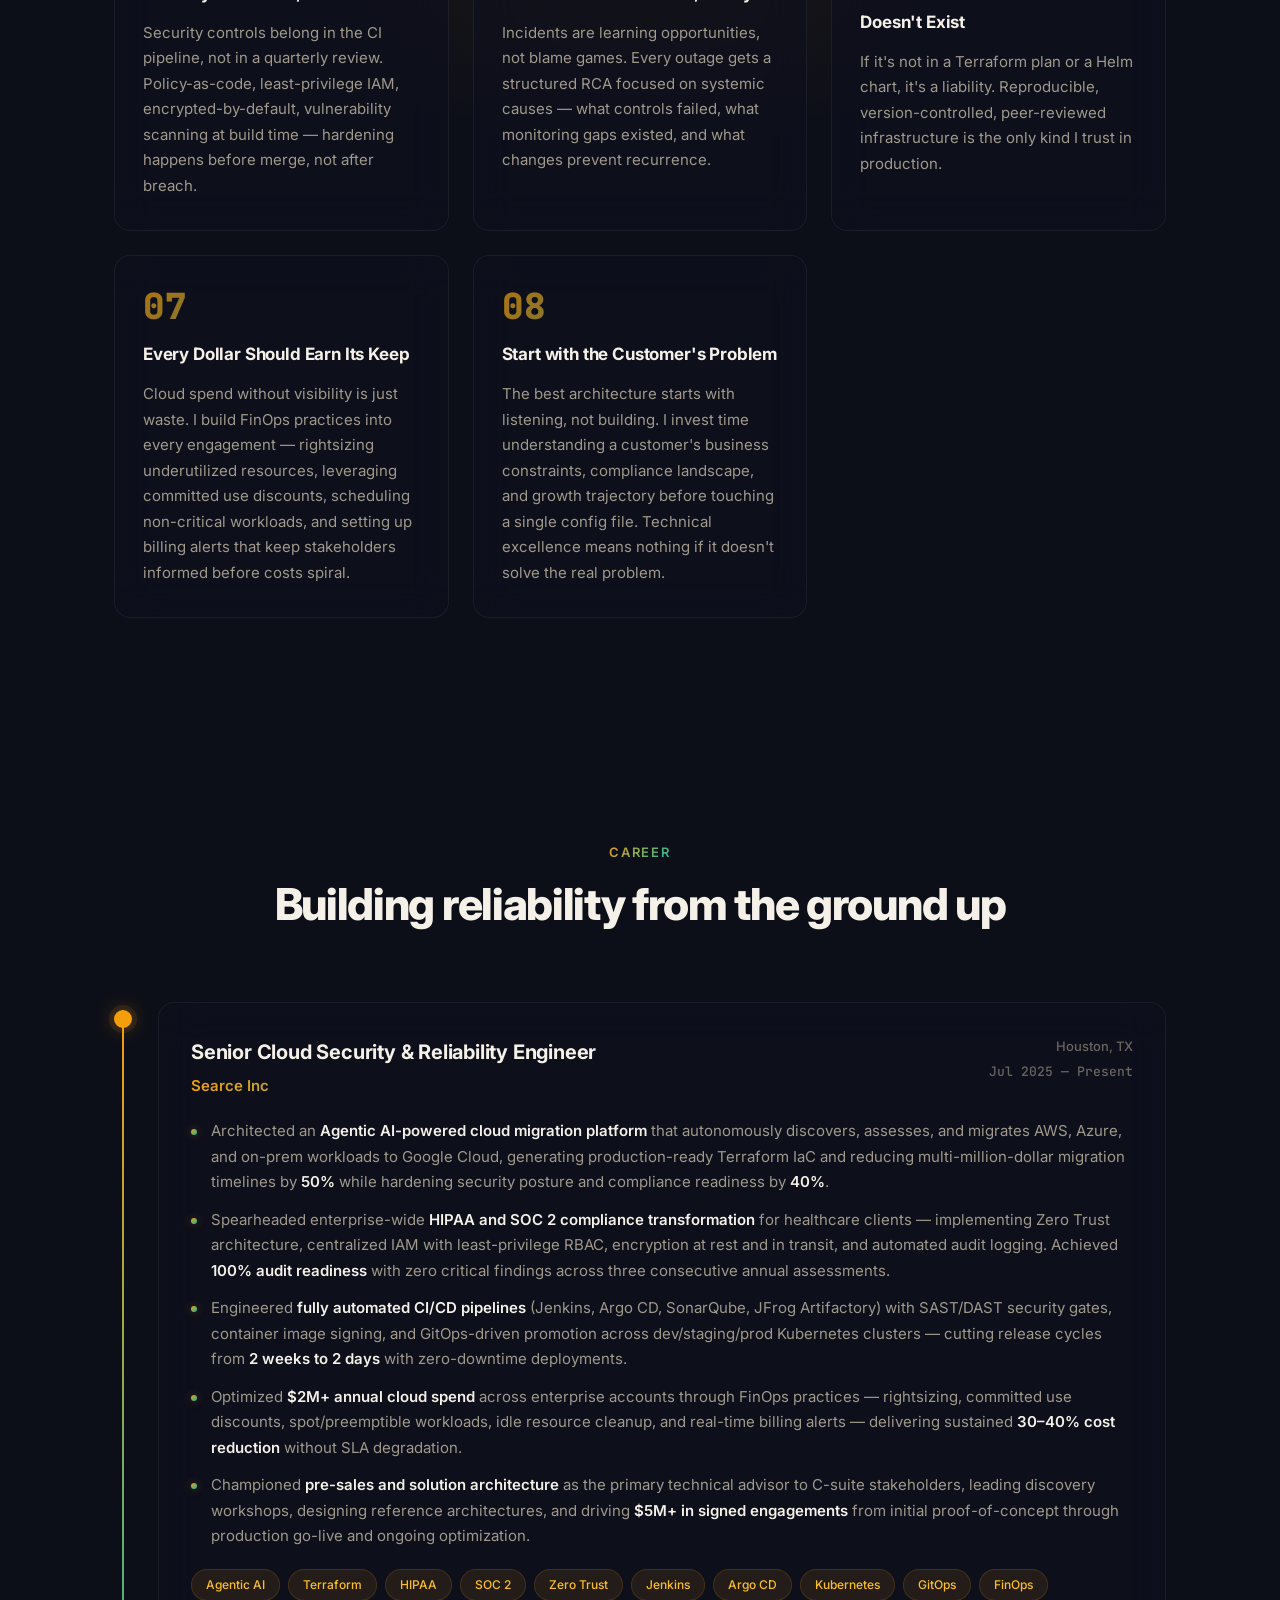
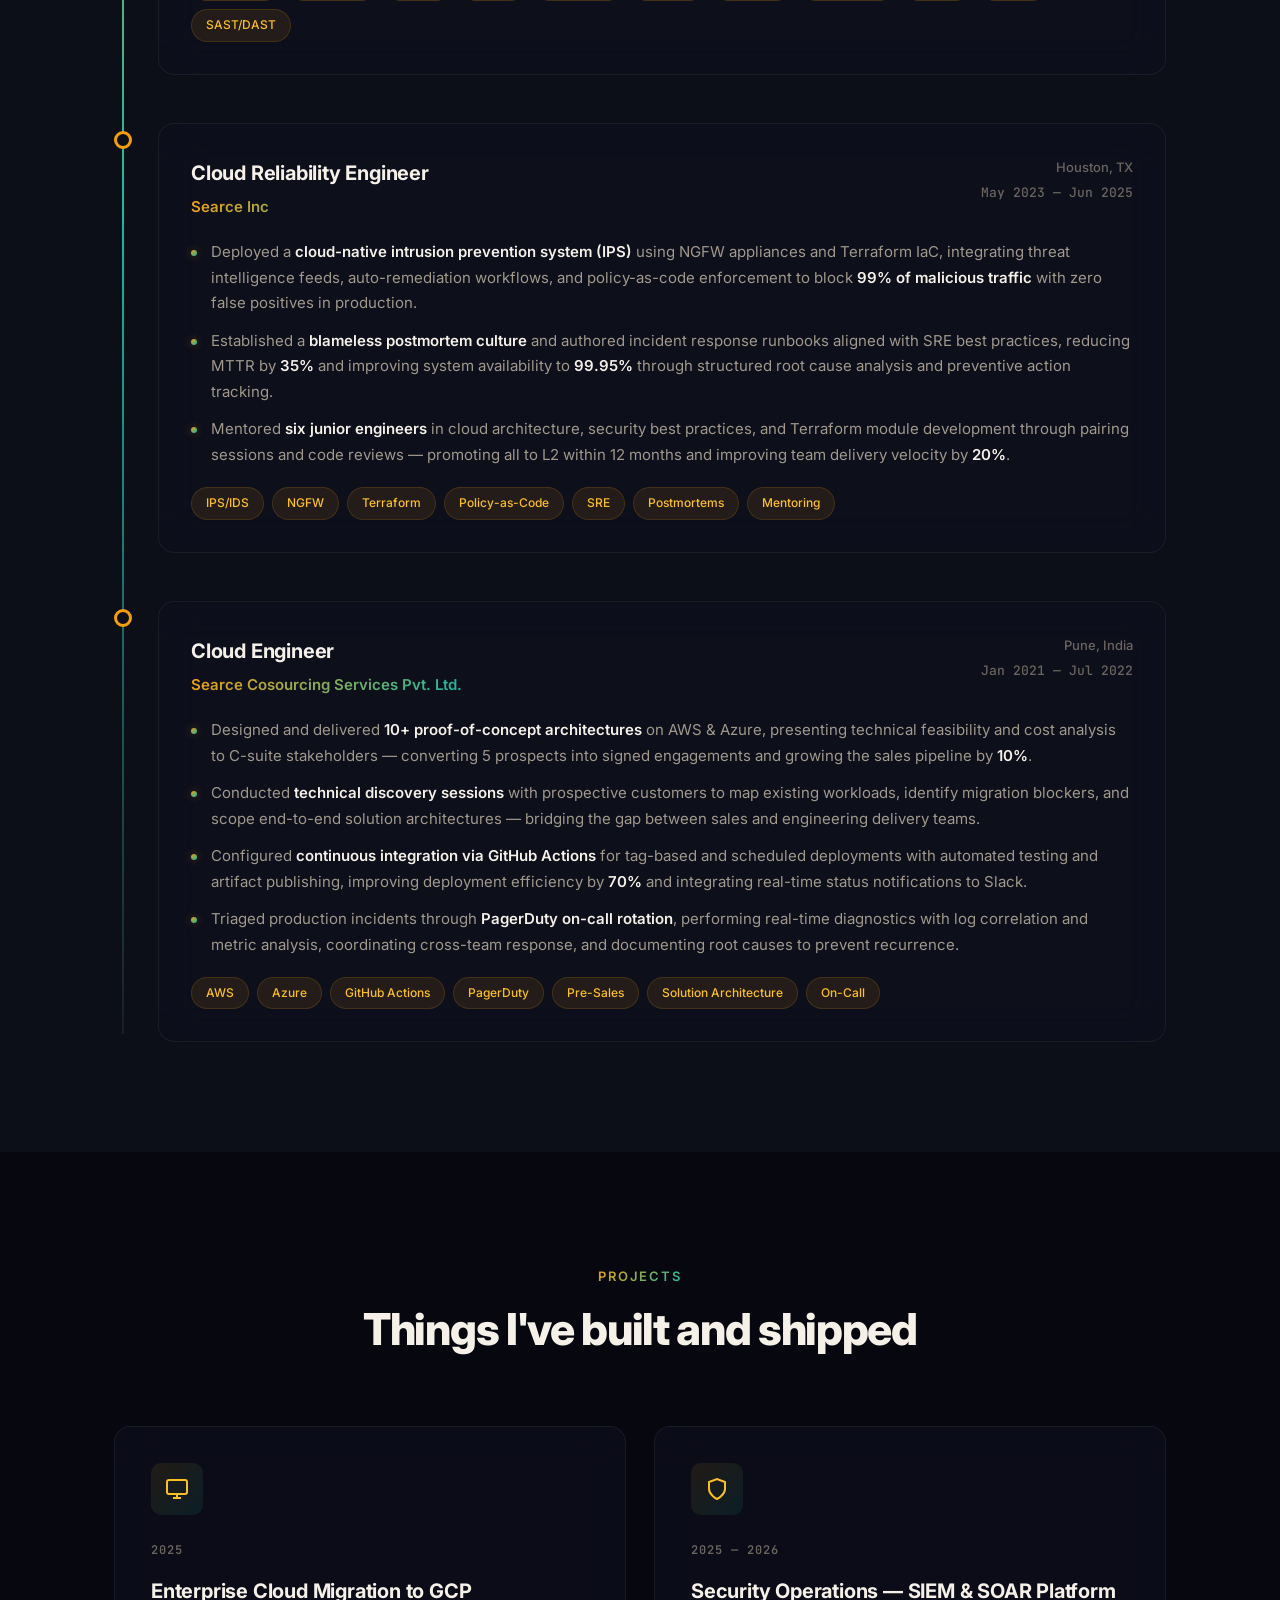
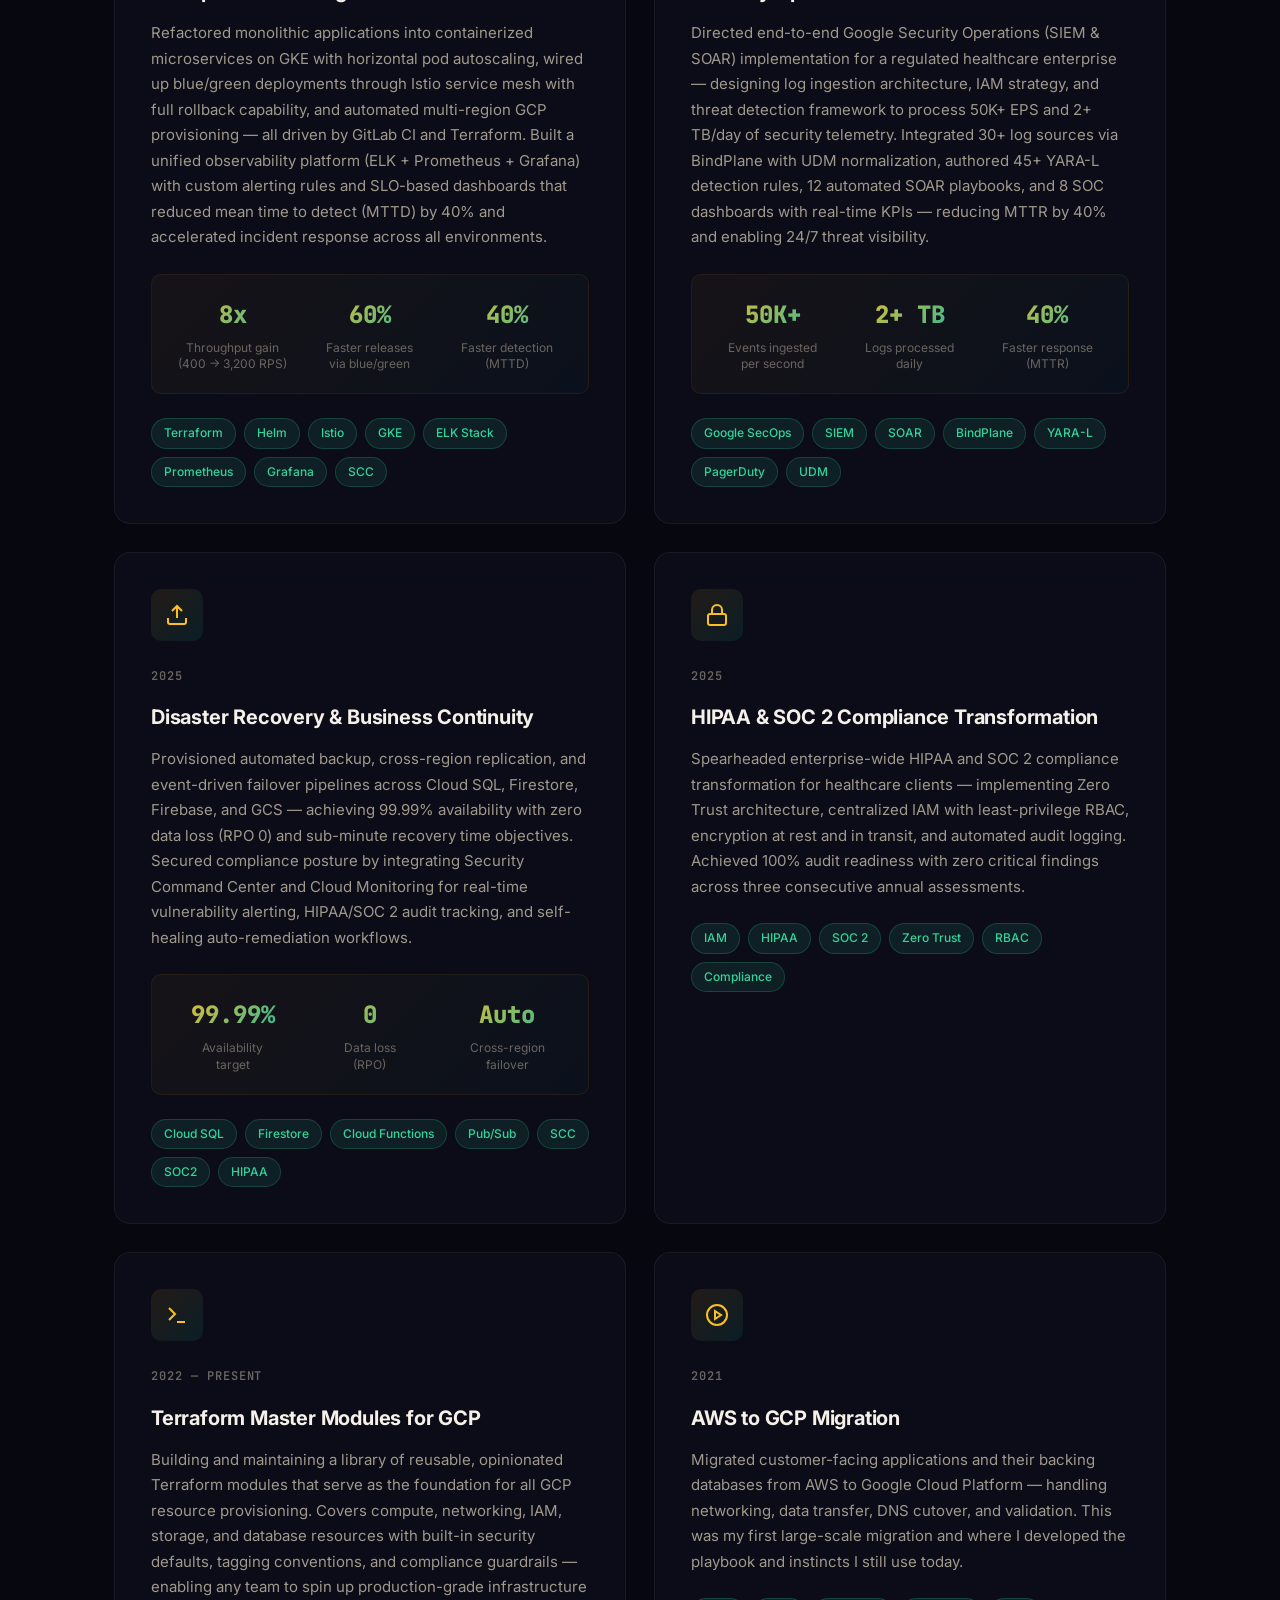
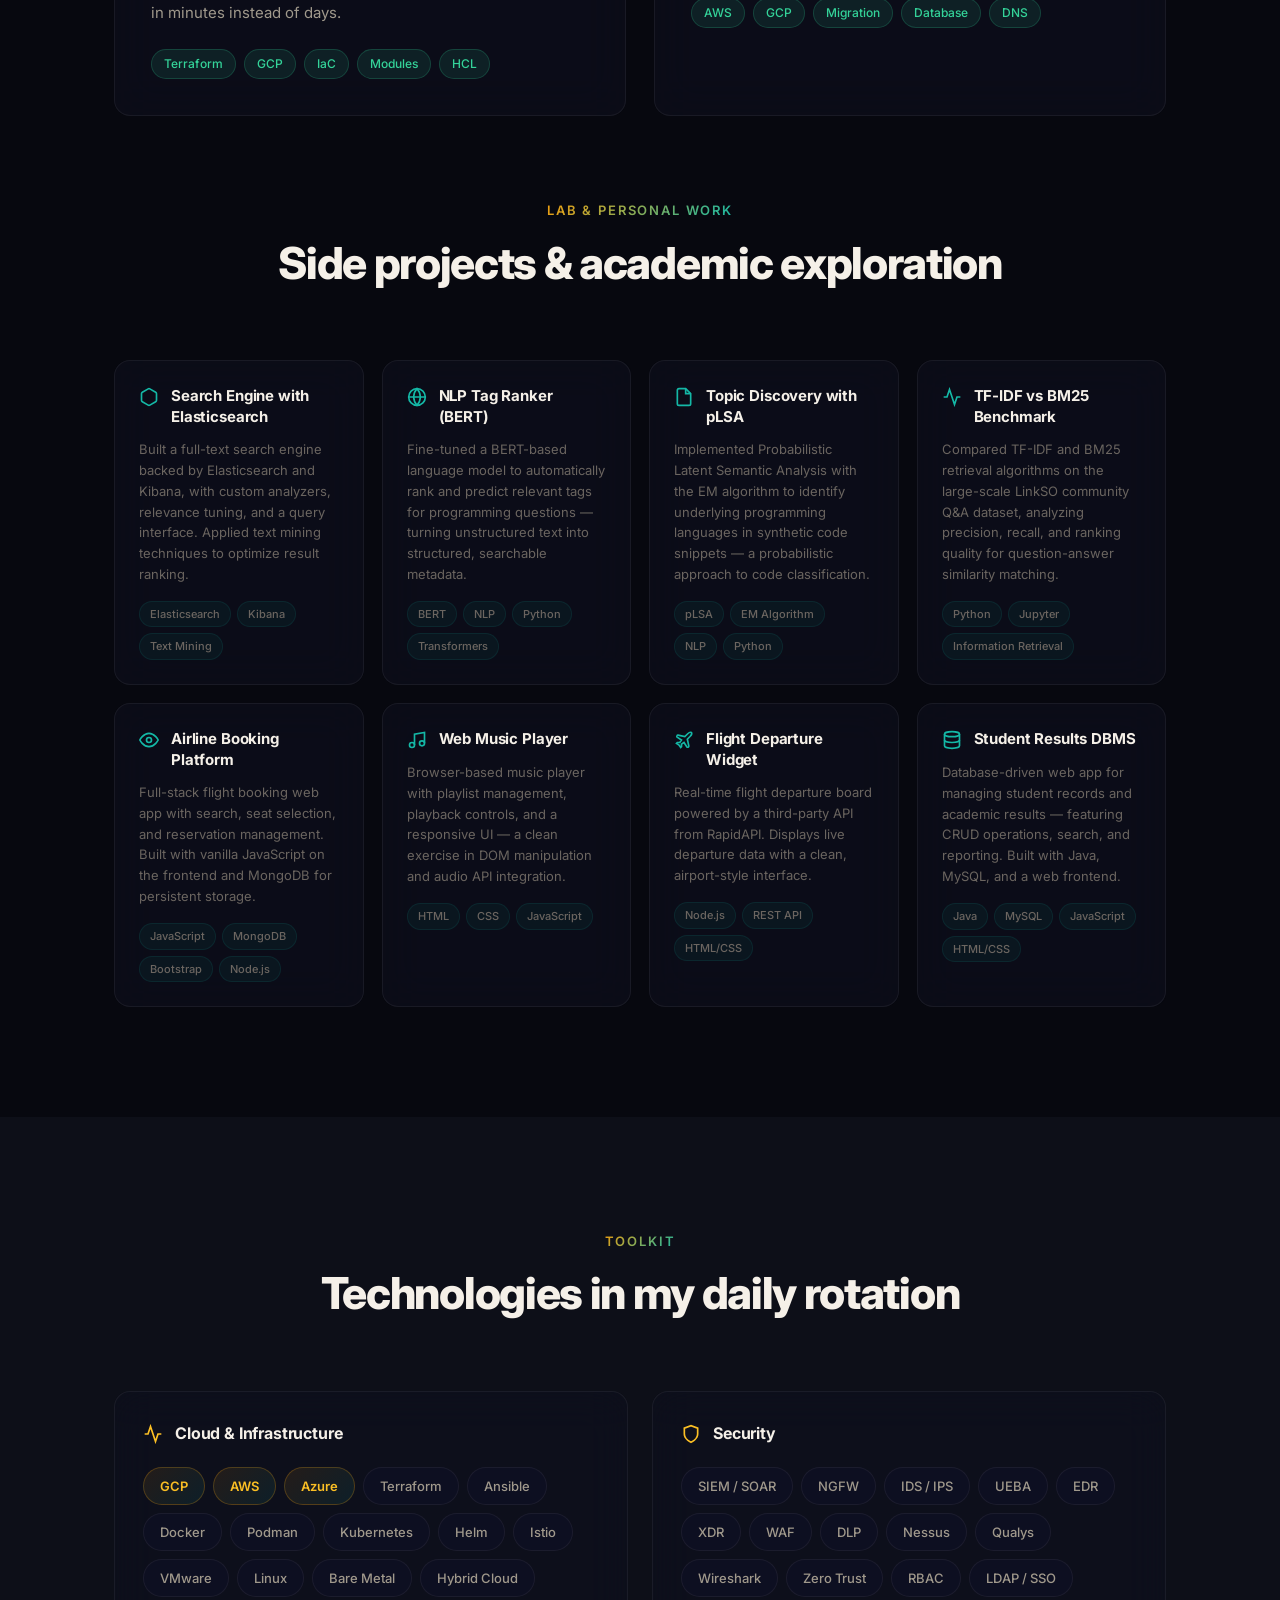
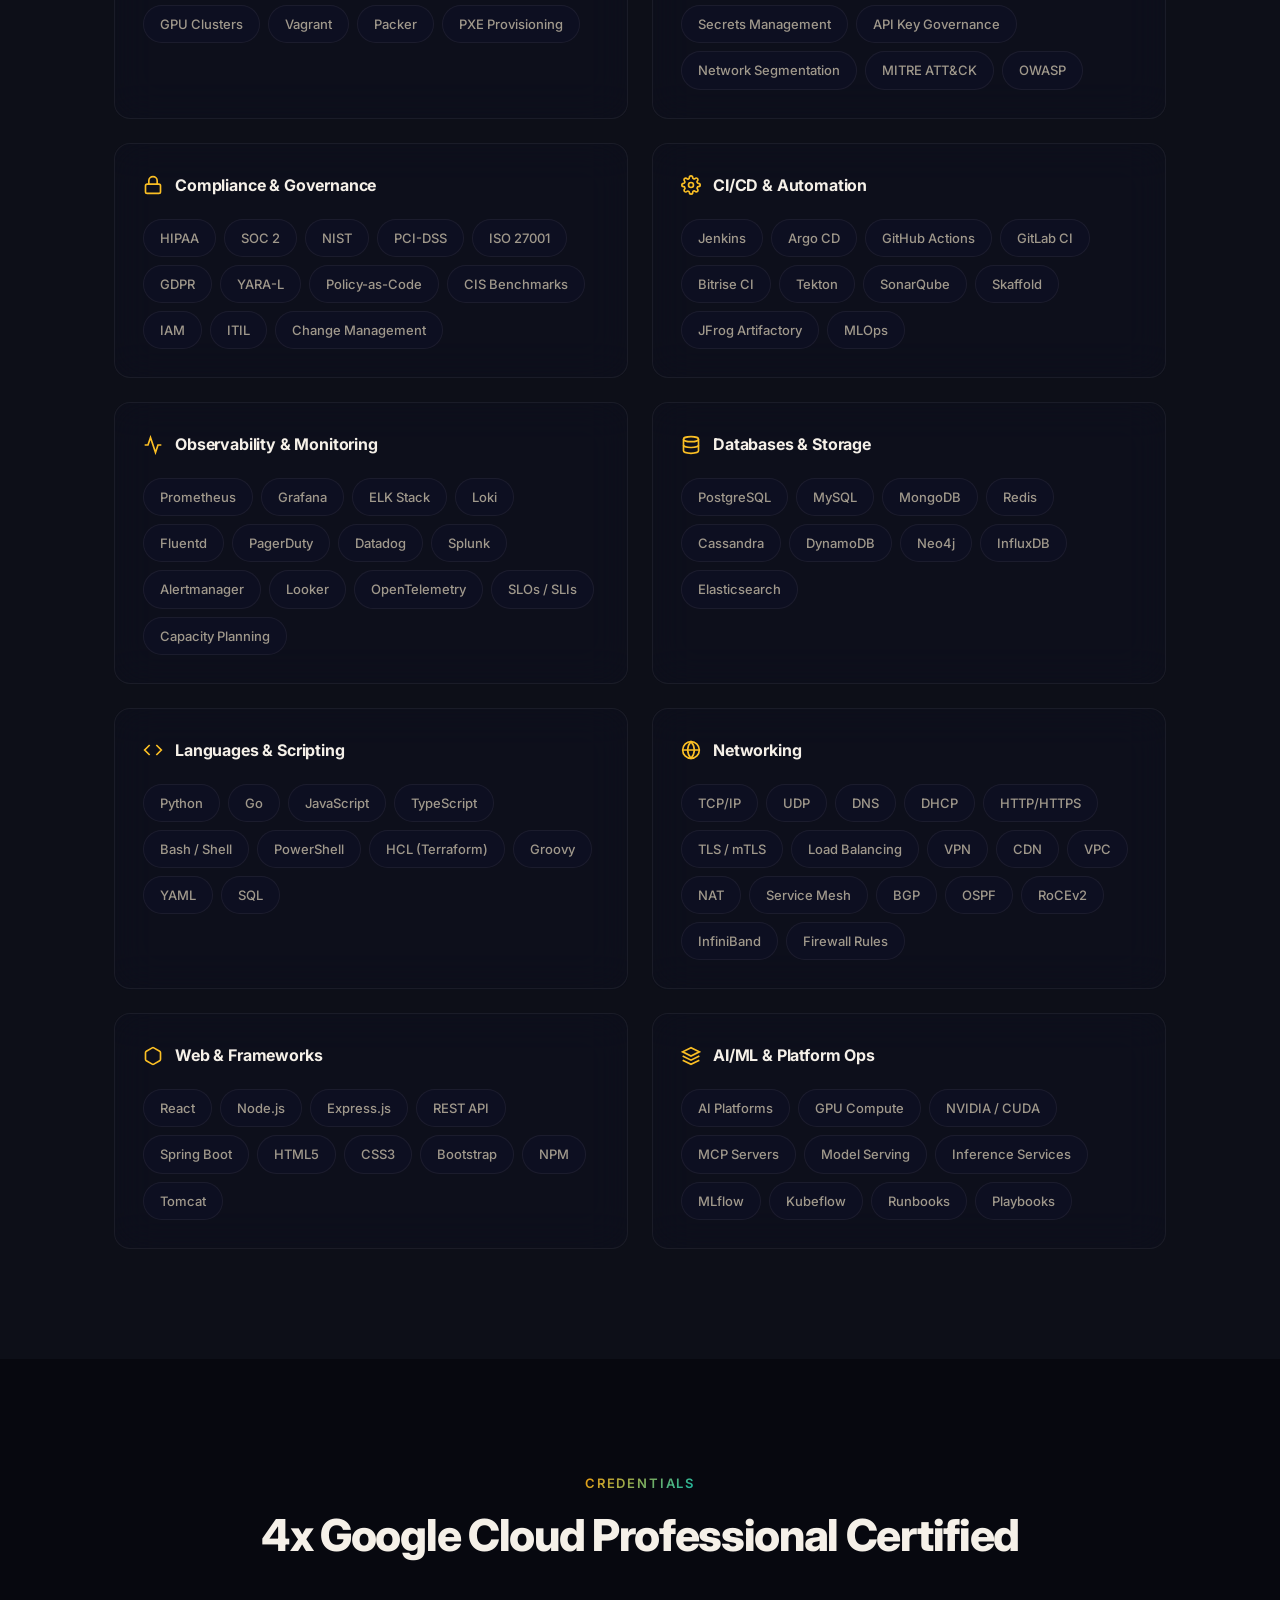
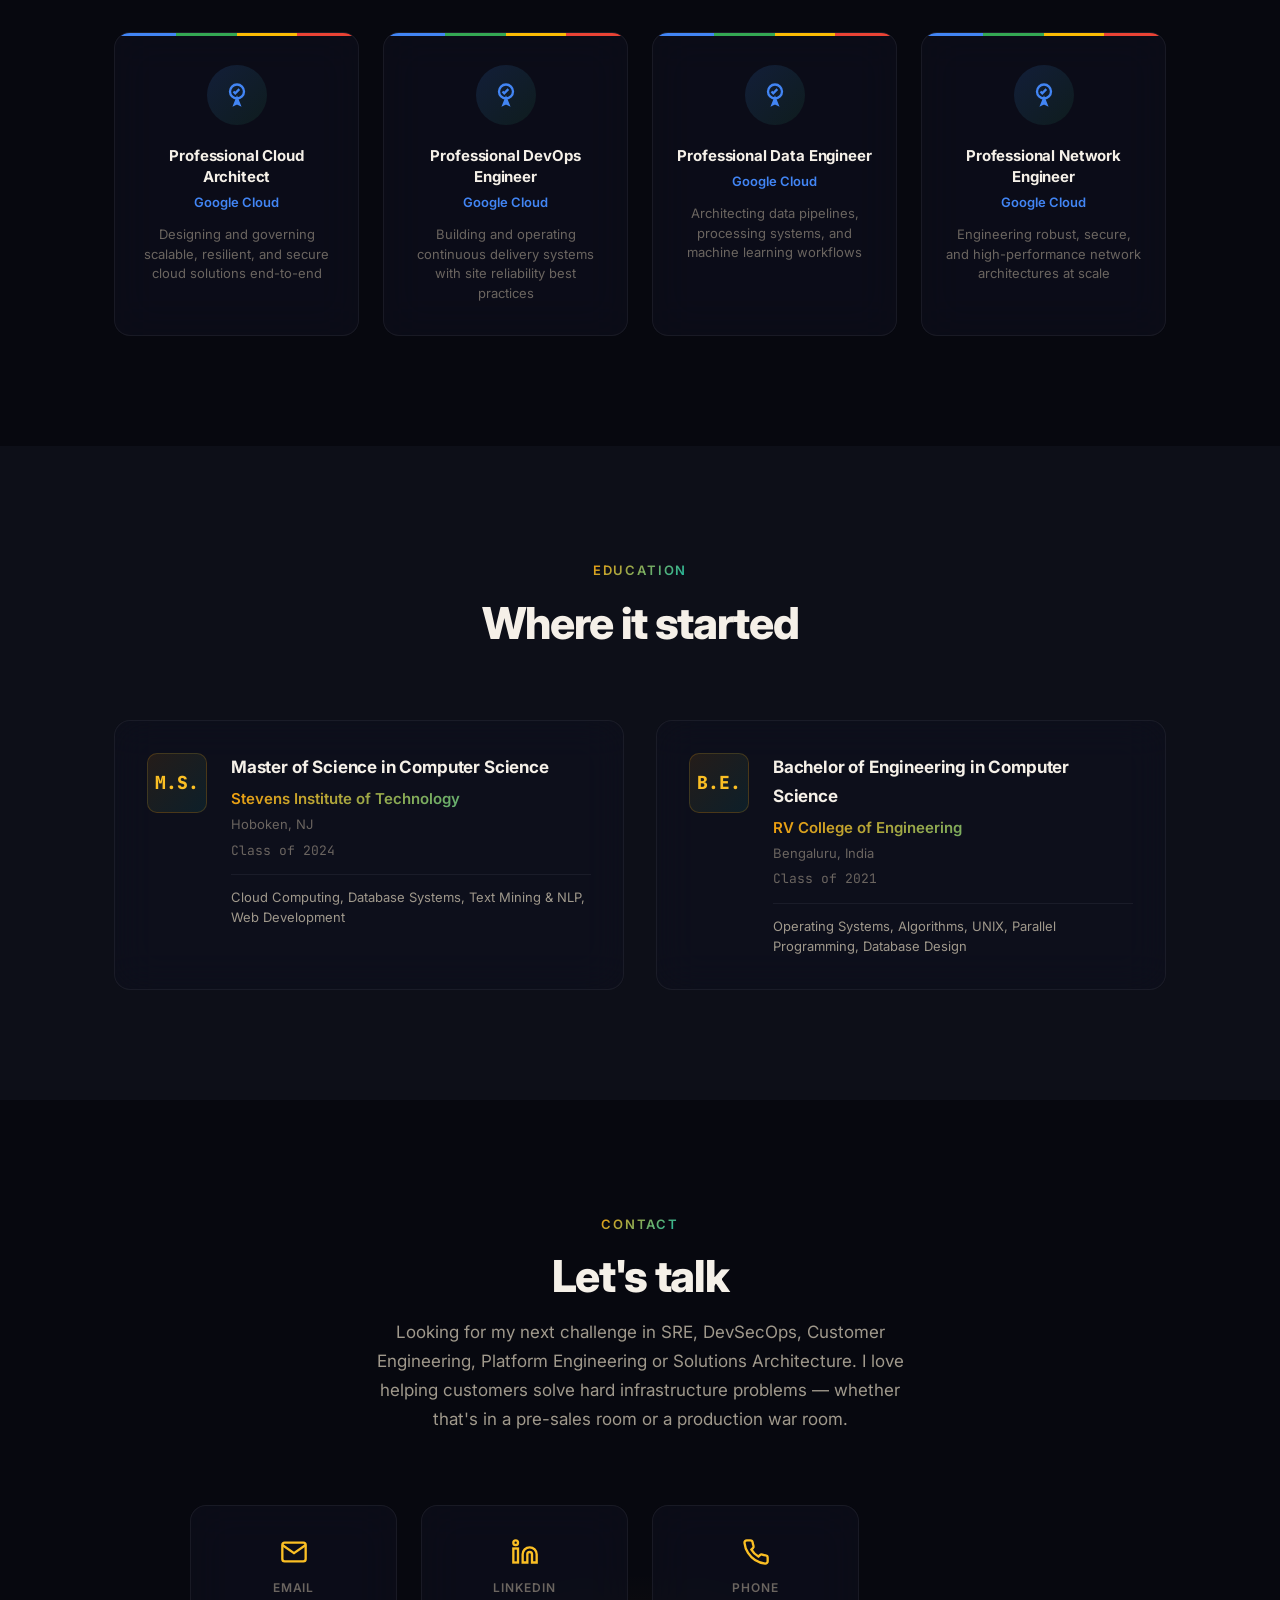
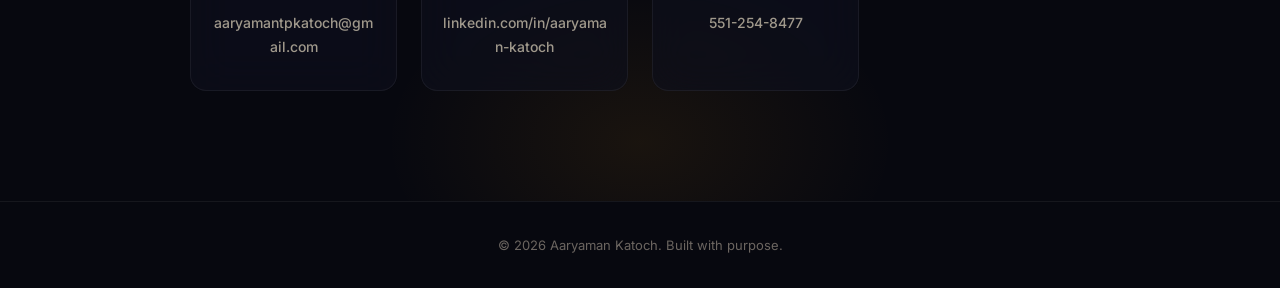
==== commit 96fce786: "Add Intel-tailored resume and update website hero subtitle - Add Resume_Intel.html/pdf tailored for " ====
--- a/index.html
+++ b/index.html
@@ -46,7 +46,7 @@
             <div class="hero-badge animate-in">Open to new opportunities</div>
             <h1 class="hero-name animate-in">Aaryaman Katoch</h1>
             <p class="hero-title animate-in">Building resilient infrastructure that never sleeps.</p>
-            <p class="hero-subtitle animate-in">Cloud Security &amp; Site Reliability Engineer who turns infrastructure into a competitive advantage.<br>4x Google Cloud Certified. Multi-cloud. Equal parts architect, advisor, and operator.</p>
+            <p class="hero-subtitle animate-in">Infrastructure, Site Reliability &amp; DevSecOps Engineer who turns infrastructure into a competitive advantage.<br>4x Google Cloud Certified. Multi-cloud. Equal parts architect, advisor, and operator.</p>
             <div class="hero-actions animate-in">
                 <a href="#contact" class="btn btn-primary">Get in Touch</a>
                 <a href="#projects" class="btn btn-secondary">See My Work</a>
